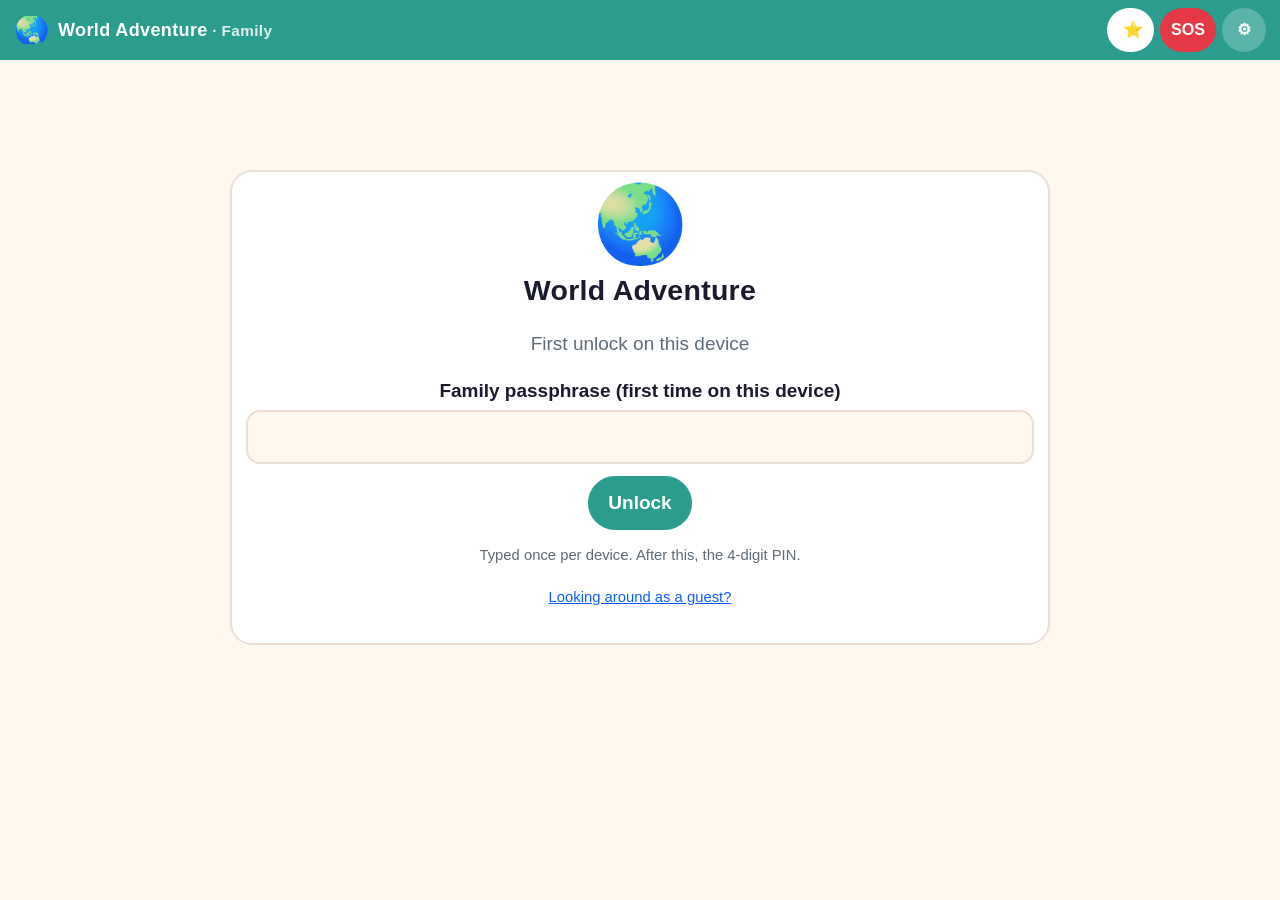
==== index.html @ 15e09f4c "Work in progress: header, tap-to-copy, Days agenda, next up, Book search, Ready to fly?, pack days f" ====
<!doctype html>
<html lang="en">
<head>
<meta charset="utf-8">
<meta name="viewport" content="width=device-width, initial-scale=1, viewport-fit=cover">
<meta name="theme-color" content="#2A9D8F">
<meta name="apple-mobile-web-app-capable" content="yes">
<meta name="apple-mobile-web-app-status-bar-style" content="black-translucent">
<meta name="apple-mobile-web-app-title" content="Adventure">
<meta name="referrer" content="no-referrer">
<title>World Adventure</title>
<link rel="manifest" href="manifest.json">
<link rel="icon" href="icons/icon-192.png" type="image/png">
<link rel="apple-touch-icon" href="icons/icon-192.png">
<link rel="stylesheet" href="vendor/maplibre-gl.css">
<link rel="stylesheet" href="styles.css">
</head>
<body data-version="v55" data-built="21 Nov 2026">

<header class="top" id="top">
  <div class="brand"><span class="logo" aria-hidden="true">🌏</span><span class="stamp"><span class="stamp-name"><span class="w1">World </span>Adventure</span><span class="edition" id="top-edition">Family</span></span></div>
  <div class="top-actions">
    <button class="icon-btn pts" id="btn-points" title="Quests" aria-label="Quests and points"><span id="top-face"></span><span id="top-points">⭐</span></button>
    <button class="icon-btn sos" id="btn-sos" title="SOS" aria-label="SOS: lost kid or emergency">SOS</button>
    <button class="icon-btn" id="btn-settings" title="Settings" aria-label="Settings">⚙</button>
  </div>
</header>

<div id="banner" class="banner hidden"></div>

<main id="main">
  <!-- Unlock / setup -->
  <section id="screen-unlock" class="screen">
    <div class="card centre unlock">
      <div class="unlock-emoji" aria-hidden="true">🌏</div>
      <h1 class="h1">World Adventure</h1>
      <p class="muted" id="unlock-sub">Loading…</p>
      <form id="form-passphrase" class="hidden" autocomplete="off">
        <label class="label" for="pp" id="pp-label">Family passphrase (first time on this device)</label>
        <input id="pp" type="password" inputmode="text" autocapitalize="none" autocorrect="off" spellcheck="false" class="input" required>
        <button class="btn primary" type="submit">Unlock</button>
        <p class="tiny muted" id="pp-note">Typed once per device. After this, the 4-digit PIN.</p>
        <p class="tiny guest-door"><button type="button" class="linkish" id="guest-open">Looking around as a guest?</button> <button type="button" class="linkish hidden" id="guest-pick">Have a guest file instead? Choose it</button><input type="file" id="guest-file" class="hidden" aria-hidden="true" tabindex="-1"></p>
      </form>
      <form id="form-setpin" class="hidden" autocomplete="off">
        <label class="label" for="pin1">Choose a 4-digit PIN for this device</label>
        <input id="pin1" type="password" inputmode="numeric" pattern="[0-9]{4}" maxlength="4" class="input pin" required>
        <label class="label" for="pin2">Again</label>
        <input id="pin2" type="password" inputmode="numeric" pattern="[0-9]{4}" maxlength="4" class="input pin" required>
        <button class="btn primary" type="submit">Save PIN</button>
      </form>
      <form id="form-pin" class="hidden" autocomplete="off">
        <label class="label" for="pin">PIN</label>
        <input id="pin" type="password" inputmode="numeric" pattern="[0-9]{4}" maxlength="4" class="input pin" required autofocus>
        <button class="btn primary" type="submit">Open</button>
        <p class="tiny muted" id="pin-hint"></p>
      </form>
      <p class="error hidden" id="unlock-error"></p>
    </div>
  </section>

  <section id="screen-home" class="screen hidden"></section>
  <section id="screen-quests" class="screen hidden"></section>
  <section id="screen-passport" class="screen hidden"></section>
  <section id="screen-book" class="screen hidden"></section>
  <section id="screen-gates" class="screen hidden"></section>
  <section id="screen-days" class="screen hidden"></section>
  <section id="screen-moves" class="screen hidden"></section>
  <section id="screen-stays" class="screen hidden"></section>
  <section id="screen-map" class="screen hidden"></section>
  <section id="screen-where" class="screen hidden"></section>
  <section id="screen-taxi" class="screen hidden"></section>
  <section id="screen-sos" class="screen hidden"></section>
  <section id="screen-protocols" class="screen hidden"></section>
  <section id="screen-vault" class="screen hidden"></section>
  <section id="screen-settings" class="screen hidden"></section>
  <section id="screen-story" class="screen hidden"></section>
</main>

<nav id="nav" class="nav hidden" aria-label="Sections">
  <button data-screen="home"><span class="ico">🏠</span><span>Home</span></button>
  <button data-screen="map"><span class="ico">🗺️</span><span>Map</span></button>
  <button data-screen="quests"><span class="ico">🏆</span><span>Quests</span><span class="nbadge hidden" id="nav-quests-badge"></span></button>
  <button data-screen="story"><span class="ico">💌</span><span>Postcards</span><span class="nbadge hidden" id="nav-stories-badge"></span></button>
  <button data-screen="where"><span class="ico">🌏</span><span>Where</span></button>
  <button data-screen="book"><span class="ico">📚</span><span>Book</span></button>
</nav>

<div id="modal" class="modal hidden" role="dialog" aria-modal="true">
  <div class="modal-inner" id="modal-inner"></div>
</div>

<div id="party" class="party hidden" aria-live="polite"></div>
<div id="levelup" class="levelup hidden" aria-live="polite"></div>
<div id="overlay" class="overlay hidden"></div>
<input id="pick-camera" type="file" accept="image/*" capture="environment" class="vhidden" tabindex="-1" aria-hidden="true">
<input id="pick-library" type="file" accept="image/*" multiple class="vhidden" tabindex="-1" aria-hidden="true">

<script src="compat.js"></script>
<script src="vendor/pmtiles.js"></script>
<script src="fx.js"></script>
<script src="sync.js"></script>
<script src="media.js"></script>
<script src="quests.js"></script>
<script src="journal.js"></script>
<script src="postcard.js"></script>
<script src="app.js"></script>
<script>
  /* The map and the globe, in order, except on a device in light mode (compat.js): it would fetch and compile a megabyte
     of map library that it never uses, on every launch (15 Nov 2026). */
  if (!(window.Compat && Compat.lite)) ['map.js', 'globe.js'].forEach(function (src) { var s = document.createElement('script'); s.type = 'module'; s.async = false; s.src = src; document.body.appendChild(s); });
</script>
</body>
</html>
---- vendor/maplibre-gl.css ----
.maplibregl-map{font:12px/20px Helvetica Neue,Arial,Helvetica,sans-serif;overflow:hidden;position:relative;-webkit-tap-highlight-color:rgb(0 0 0/0);-webkit-touch-callout:none}.maplibregl-canvas{position:absolute;left:0;top:0}.maplibregl-map:fullscreen{width:100%;height:100%}.maplibregl-ctrl-group button.maplibregl-ctrl-compass{touch-action:none}.maplibregl-canvas-container.maplibregl-interactive,.maplibregl-ctrl-group button.maplibregl-ctrl-compass{cursor:grab;-webkit-user-select:none;-moz-user-select:none;user-select:none}.maplibregl-canvas-container.maplibregl-interactive.maplibregl-track-pointer{cursor:pointer}.maplibregl-canvas-container.maplibregl-interactive:active,.maplibregl-ctrl-group button.maplibregl-ctrl-compass:active{cursor:grabbing}.maplibregl-canvas-container.maplibregl-touch-zoom-rotate,.maplibregl-canvas-container.maplibregl-touch-zoom-rotate .maplibregl-canvas{touch-action:pan-x pan-y}.maplibregl-canvas-container.maplibregl-touch-drag-pan,.maplibregl-canvas-container.maplibregl-touch-drag-pan .maplibregl-canvas{touch-action:pinch-zoom}.maplibregl-canvas-container.maplibregl-touch-zoom-rotate.maplibregl-touch-drag-pan,.maplibregl-canvas-container.maplibregl-touch-zoom-rotate.maplibregl-touch-drag-pan .maplibregl-canvas{touch-action:none}.maplibregl-canvas-container.maplibregl-touch-drag-pan.maplibregl-cooperative-gestures,.maplibregl-canvas-container.maplibregl-touch-drag-pan.maplibregl-cooperative-gestures .maplibregl-canvas{touch-action:pan-x pan-y}.maplibregl-ctrl-bottom-left,.maplibregl-ctrl-bottom-right,.maplibregl-ctrl-top-left,.maplibregl-ctrl-top-right{position:absolute;pointer-events:none;z-index:2}.maplibregl-ctrl-top-left{top:0;left:0}.maplibregl-ctrl-top-right{top:0;right:0}.maplibregl-ctrl-bottom-left{bottom:0;left:0}.maplibregl-ctrl-bottom-right{right:0;bottom:0}.maplibregl-ctrl{clear:both;pointer-events:auto;transform:translate(0)}.maplibregl-ctrl-top-left .maplibregl-ctrl{margin:10px 0 0 10px;float:left}.maplibregl-ctrl-top-right .maplibregl-ctrl{margin:10px 10px 0 0;float:right}.maplibregl-ctrl-bottom-left .maplibregl-ctrl{margin:0 0 10px 10px;float:left}.maplibregl-ctrl-bottom-right .maplibregl-ctrl{margin:0 10px 10px 0;float:right}.maplibregl-ctrl-group{border-radius:4px;background:#fff}.maplibregl-ctrl-group:not(:empty){box-shadow:0 0 0 2px rgba(0,0,0,.1)}@media (forced-colors:active){.maplibregl-ctrl-group:not(:empty){box-shadow:0 0 0 2px ButtonText}}.maplibregl-ctrl-group button{width:29px;height:29px;display:block;padding:0;outline:none;border:0;box-sizing:border-box;background-color:transparent;cursor:pointer}.maplibregl-ctrl button{-webkit-user-select:none;-moz-user-select:none;user-select:none}.maplibregl-ctrl-group button+button{border-top:1px solid #ddd}.maplibregl-ctrl button .maplibregl-ctrl-icon{display:block;width:100%;height:100%;background-repeat:no-repeat;background-position:50%}@media (forced-colors:active){.maplibregl-ctrl-icon{background-color:transparent}.maplibregl-ctrl-group button+button{border-top:1px solid buttontext}}.maplibregl-ctrl button::-moz-focus-inner{border:0;padding:0}.maplibregl-ctrl-attrib-button:focus,.maplibregl-ctrl-group button:focus{box-shadow:0 0 2px 2px #0096ff}.maplibregl-ctrl button:disabled{cursor:not-allowed}.maplibregl-ctrl button:disabled .maplibregl-ctrl-icon{opacity:.25}@media (hover:hover){.maplibregl-ctrl button:not(:disabled):hover{background-color:rgba(0,0,0,.05)}}.maplibregl-ctrl button:not(:disabled):active{background-color:rgba(0,0,0,.05)}.maplibregl-ctrl-group button:focus:focus-visible{box-shadow:0 0 2px 2px #0096ff}.maplibregl-ctrl-group button:focus:not(:focus-visible){box-shadow:none}.maplibregl-ctrl-group button:focus:first-child{border-radius:4px 4px 0 0}.maplibregl-ctrl-group button:focus:last-child{border-radius:0 0 4px 4px}.maplibregl-ctrl-group button:focus:only-child{border-radius:inherit}.maplibregl-ctrl button.maplibregl-ctrl-zoom-out .maplibregl-ctrl-icon{background-image:url("data:image/svg+xml;charset=utf-8,%3Csvg%20xmlns%3D%22http%3A%2F%2Fwww.w3.org%2F2000%2Fsvg%22%20width%3D%2229%22%20height%3D%2229%22%20fill%3D%22%23333%22%20viewBox%3D%220%200%2029%2029%22%3E%3Cpath%20d%3D%22M10%2013c-.75%200-1.5.75-1.5%201.5S9.25%2016%2010%2016h9c.75%200%201.5-.75%201.5-1.5S19.75%2013%2019%2013z%22%2F%3E%3C%2Fsvg%3E")}.maplibregl-ctrl button.maplibregl-ctrl-zoom-in .maplibregl-ctrl-icon{background-image:url("data:image/svg+xml;charset=utf-8,%3Csvg%20xmlns%3D%22http%3A%2F%2Fwww.w3.org%2F2000%2Fsvg%22%20width%3D%2229%22%20height%3D%2229%22%20fill%3D%22%23333%22%20viewBox%3D%220%200%2029%2029%22%3E%3Cpath%20d%3D%22M14.5%208.5c-.75%200-1.5.75-1.5%201.5v3h-3c-.75%200-1.5.75-1.5%201.5S9.25%2016%2010%2016h3v3c0%20.75.75%201.5%201.5%201.5S16%2019.75%2016%2019v-3h3c.75%200%201.5-.75%201.5-1.5S19.75%2013%2019%2013h-3v-3c0-.75-.75-1.5-1.5-1.5%22%2F%3E%3C%2Fsvg%3E")}@media (forced-colors:active){.maplibregl-ctrl button.maplibregl-ctrl-zoom-out .maplibregl-ctrl-icon{background-image:url("data:image/svg+xml;charset=utf-8,%3Csvg%20xmlns%3D%22http%3A%2F%2Fwww.w3.org%2F2000%2Fsvg%22%20width%3D%2229%22%20height%3D%2229%22%20fill%3D%22%23fff%22%20viewBox%3D%220%200%2029%2029%22%3E%3Cpath%20d%3D%22M10%2013c-.75%200-1.5.75-1.5%201.5S9.25%2016%2010%2016h9c.75%200%201.5-.75%201.5-1.5S19.75%2013%2019%2013z%22%2F%3E%3C%2Fsvg%3E")}.maplibregl-ctrl button.maplibregl-ctrl-zoom-in .maplibregl-ctrl-icon{background-image:url("data:image/svg+xml;charset=utf-8,%3Csvg%20xmlns%3D%22http%3A%2F%2Fwww.w3.org%2F2000%2Fsvg%22%20width%3D%2229%22%20height%3D%2229%22%20fill%3D%22%23fff%22%20viewBox%3D%220%200%2029%2029%22%3E%3Cpath%20d%3D%22M14.5%208.5c-.75%200-1.5.75-1.5%201.5v3h-3c-.75%200-1.5.75-1.5%201.5S9.25%2016%2010%2016h3v3c0%20.75.75%201.5%201.5%201.5S16%2019.75%2016%2019v-3h3c.75%200%201.5-.75%201.5-1.5S19.75%2013%2019%2013h-3v-3c0-.75-.75-1.5-1.5-1.5%22%2F%3E%3C%2Fsvg%3E")}}@media (forced-colors:active) and (prefers-color-scheme:light){.maplibregl-ctrl button.maplibregl-ctrl-zoom-out .maplibregl-ctrl-icon{background-image:url("data:image/svg+xml;charset=utf-8,%3Csvg%20xmlns%3D%22http%3A%2F%2Fwww.w3.org%2F2000%2Fsvg%22%20width%3D%2229%22%20height%3D%2229%22%20viewBox%3D%220%200%2029%2029%22%3E%3Cpath%20d%3D%22M10%2013c-.75%200-1.5.75-1.5%201.5S9.25%2016%2010%2016h9c.75%200%201.5-.75%201.5-1.5S19.75%2013%2019%2013z%22%2F%3E%3C%2Fsvg%3E")}.maplibregl-ctrl button.maplibregl-ctrl-zoom-in .maplibregl-ctrl-icon{background-image:url("data:image/svg+xml;charset=utf-8,%3Csvg%20xmlns%3D%22http%3A%2F%2Fwww.w3.org%2F2000%2Fsvg%22%20width%3D%2229%22%20height%3D%2229%22%20viewBox%3D%220%200%2029%2029%22%3E%3Cpath%20d%3D%22M14.5%208.5c-.75%200-1.5.75-1.5%201.5v3h-3c-.75%200-1.5.75-1.5%201.5S9.25%2016%2010%2016h3v3c0%20.75.75%201.5%201.5%201.5S16%2019.75%2016%2019v-3h3c.75%200%201.5-.75%201.5-1.5S19.75%2013%2019%2013h-3v-3c0-.75-.75-1.5-1.5-1.5%22%2F%3E%3C%2Fsvg%3E")}}.maplibregl-ctrl button.maplibregl-ctrl-fullscreen .maplibregl-ctrl-icon{background-image:url("data:image/svg+xml;charset=utf-8,%3Csvg%20xmlns%3D%22http%3A%2F%2Fwww.w3.org%2F2000%2Fsvg%22%20width%3D%2229%22%20height%3D%2229%22%20fill%3D%22%23333%22%20viewBox%3D%220%200%2029%2029%22%3E%3Cpath%20d%3D%22M24%2016v5.5c0%201.75-.75%202.5-2.5%202.5H16v-1l3-1.5-4-5.5%201-1%205.5%204%201.5-3zM6%2016l1.5%203%205.5-4%201%201-4%205.5%203%201.5v1H7.5C5.75%2024%205%2023.25%205%2021.5V16zm7-11v1l-3%201.5%204%205.5-1%201-5.5-4L6%2013H5V7.5C5%205.75%205.75%205%207.5%205zm11%202.5c0-1.75-.75-2.5-2.5-2.5H16v1l3%201.5-4%205.5%201%201%205.5-4%201.5%203h1z%22%2F%3E%3C%2Fsvg%3E")}.maplibregl-ctrl button.maplibregl-ctrl-shrink .maplibregl-ctrl-icon{background-image:url("data:image/svg+xml;charset=utf-8,%3Csvg%20xmlns%3D%22http%3A%2F%2Fwww.w3.org%2F2000%2Fsvg%22%20width%3D%2229%22%20height%3D%2229%22%20viewBox%3D%220%200%2029%2029%22%3E%3Cpath%20d%3D%22M18.5%2016c-1.75%200-2.5.75-2.5%202.5V24h1l1.5-3%205.5%204%201-1-4-5.5%203-1.5v-1zM13%2018.5c0-1.75-.75-2.5-2.5-2.5H5v1l3%201.5L4%2024l1%201%205.5-4%201.5%203h1zm3-8c0%201.75.75%202.5%202.5%202.5H24v-1l-3-1.5L25%205l-1-1-5.5%204L17%205h-1zM10.5%2013c1.75%200%202.5-.75%202.5-2.5V5h-1l-1.5%203L5%204%204%205l4%205.5L5%2012v1z%22%2F%3E%3C%2Fsvg%3E")}@media (forced-colors:active){.maplibregl-ctrl button.maplibregl-ctrl-fullscreen .maplibregl-ctrl-icon{background-image:url("data:image/svg+xml;charset=utf-8,%3Csvg%20xmlns%3D%22http%3A%2F%2Fwww.w3.org%2F2000%2Fsvg%22%20width%3D%2229%22%20height%3D%2229%22%20fill%3D%22%23fff%22%20viewBox%3D%220%200%2029%2029%22%3E%3Cpath%20d%3D%22M24%2016v5.5c0%201.75-.75%202.5-2.5%202.5H16v-1l3-1.5-4-5.5%201-1%205.5%204%201.5-3zM6%2016l1.5%203%205.5-4%201%201-4%205.5%203%201.5v1H7.5C5.75%2024%205%2023.25%205%2021.5V16zm7-11v1l-3%201.5%204%205.5-1%201-5.5-4L6%2013H5V7.5C5%205.75%205.75%205%207.5%205zm11%202.5c0-1.75-.75-2.5-2.5-2.5H16v1l3%201.5-4%205.5%201%201%205.5-4%201.5%203h1z%22%2F%3E%3C%2Fsvg%3E")}.maplibregl-ctrl button.maplibregl-ctrl-shrink .maplibregl-ctrl-icon{background-image:url("data:image/svg+xml;charset=utf-8,%3Csvg%20xmlns%3D%22http%3A%2F%2Fwww.w3.org%2F2000%2Fsvg%22%20width%3D%2229%22%20height%3D%2229%22%20fill%3D%22%23fff%22%20viewBox%3D%220%200%2029%2029%22%3E%3Cpath%20d%3D%22M18.5%2016c-1.75%200-2.5.75-2.5%202.5V24h1l1.5-3%205.5%204%201-1-4-5.5%203-1.5v-1zM13%2018.5c0-1.75-.75-2.5-2.5-2.5H5v1l3%201.5L4%2024l1%201%205.5-4%201.5%203h1zm3-8c0%201.75.75%202.5%202.5%202.5H24v-1l-3-1.5L25%205l-1-1-5.5%204L17%205h-1zM10.5%2013c1.75%200%202.5-.75%202.5-2.5V5h-1l-1.5%203L5%204%204%205l4%205.5L5%2012v1z%22%2F%3E%3C%2Fsvg%3E")}}@media (forced-colors:active) and (prefers-color-scheme:light){.maplibregl-ctrl button.maplibregl-ctrl-fullscreen .maplibregl-ctrl-icon{background-image:url("data:image/svg+xml;charset=utf-8,%3Csvg%20xmlns%3D%22http%3A%2F%2Fwww.w3.org%2F2000%2Fsvg%22%20width%3D%2229%22%20height%3D%2229%22%20viewBox%3D%220%200%2029%2029%22%3E%3Cpath%20d%3D%22M24%2016v5.5c0%201.75-.75%202.5-2.5%202.5H16v-1l3-1.5-4-5.5%201-1%205.5%204%201.5-3zM6%2016l1.5%203%205.5-4%201%201-4%205.5%203%201.5v1H7.5C5.75%2024%205%2023.25%205%2021.5V16zm7-11v1l-3%201.5%204%205.5-1%201-5.5-4L6%2013H5V7.5C5%205.75%205.75%205%207.5%205zm11%202.5c0-1.75-.75-2.5-2.5-2.5H16v1l3%201.5-4%205.5%201%201%205.5-4%201.5%203h1z%22%2F%3E%3C%2Fsvg%3E")}.maplibregl-ctrl button.maplibregl-ctrl-shrink .maplibregl-ctrl-icon{background-image:url("data:image/svg+xml;charset=utf-8,%3Csvg%20xmlns%3D%22http%3A%2F%2Fwww.w3.org%2F2000%2Fsvg%22%20width%3D%2229%22%20height%3D%2229%22%20viewBox%3D%220%200%2029%2029%22%3E%3Cpath%20d%3D%22M18.5%2016c-1.75%200-2.5.75-2.5%202.5V24h1l1.5-3%205.5%204%201-1-4-5.5%203-1.5v-1zM13%2018.5c0-1.75-.75-2.5-2.5-2.5H5v1l3%201.5L4%2024l1%201%205.5-4%201.5%203h1zm3-8c0%201.75.75%202.5%202.5%202.5H24v-1l-3-1.5L25%205l-1-1-5.5%204L17%205h-1zM10.5%2013c1.75%200%202.5-.75%202.5-2.5V5h-1l-1.5%203L5%204%204%205l4%205.5L5%2012v1z%22%2F%3E%3C%2Fsvg%3E")}}.maplibregl-ctrl button.maplibregl-ctrl-compass .maplibregl-ctrl-icon{background-image:url("data:image/svg+xml;charset=utf-8,%3Csvg%20xmlns%3D%22http%3A%2F%2Fwww.w3.org%2F2000%2Fsvg%22%20width%3D%2229%22%20height%3D%2229%22%20fill%3D%22%23333%22%20viewBox%3D%220%200%2029%2029%22%3E%3Cpath%20d%3D%22m10.5%2014%204-8%204%208z%22%2F%3E%3Cpath%20fill%3D%22%23ccc%22%20d%3D%22m10.5%2016%204%208%204-8z%22%2F%3E%3C%2Fsvg%3E")}@media (forced-colors:active){.maplibregl-ctrl button.maplibregl-ctrl-compass .maplibregl-ctrl-icon{background-image:url("data:image/svg+xml;charset=utf-8,%3Csvg%20xmlns%3D%22http%3A%2F%2Fwww.w3.org%2F2000%2Fsvg%22%20width%3D%2229%22%20height%3D%2229%22%20fill%3D%22%23fff%22%20viewBox%3D%220%200%2029%2029%22%3E%3Cpath%20d%3D%22m10.5%2014%204-8%204%208z%22%2F%3E%3Cpath%20fill%3D%22%23ccc%22%20d%3D%22m10.5%2016%204%208%204-8z%22%2F%3E%3C%2Fsvg%3E")}}@media (forced-colors:active) and (prefers-color-scheme:light){.maplibregl-ctrl button.maplibregl-ctrl-compass .maplibregl-ctrl-icon{background-image:url("data:image/svg+xml;charset=utf-8,%3Csvg%20xmlns%3D%22http%3A%2F%2Fwww.w3.org%2F2000%2Fsvg%22%20width%3D%2229%22%20height%3D%2229%22%20viewBox%3D%220%200%2029%2029%22%3E%3Cpath%20d%3D%22m10.5%2014%204-8%204%208z%22%2F%3E%3Cpath%20fill%3D%22%23ccc%22%20d%3D%22m10.5%2016%204%208%204-8z%22%2F%3E%3C%2Fsvg%3E")}}.maplibregl-ctrl button.maplibregl-ctrl-globe .maplibregl-ctrl-icon{background-image:url("data:image/svg+xml;charset=utf-8,%3Csvg%20xmlns%3D%22http%3A%2F%2Fwww.w3.org%2F2000%2Fsvg%22%20width%3D%2222%22%20height%3D%2222%22%20fill%3D%22none%22%20stroke%3D%22%23333%22%20viewBox%3D%220%200%2022%2022%22%3E%3Ccircle%20cx%3D%2211%22%20cy%3D%2211%22%20r%3D%228.5%22%2F%3E%3Cpath%20d%3D%22M17.5%2011c0%204.819-3.02%208.5-6.5%208.5S4.5%2015.819%204.5%2011%207.52%202.5%2011%202.5s6.5%203.681%206.5%208.5Z%22%2F%3E%3Cpath%20d%3D%22M13.5%2011c0%202.447-.331%204.64-.853%206.206-.262.785-.562%201.384-.872%201.777-.314.399-.58.517-.775.517s-.461-.118-.775-.517c-.31-.393-.61-.992-.872-1.777C8.831%2015.64%208.5%2013.446%208.5%2011s.331-4.64.853-6.206c.262-.785.562-1.384.872-1.777.314-.399.58-.517.775-.517s.461.118.775.517c.31.393.61.992.872%201.777.522%201.565.853%203.76.853%206.206Z%22%2F%3E%3Cpath%20d%3D%22M11%207.5c-1.909%200-3.622-.166-4.845-.428-.616-.132-1.08-.283-1.379-.434a1.3%201.3%200%200%201-.224-.138q.07-.058.224-.138c.299-.151.763-.302%201.379-.434C7.378%205.666%209.091%205.5%2011%205.5s3.622.166%204.845.428c.616.132%201.08.283%201.379.434.105.053.177.1.224.138q-.07.058-.224.138c-.299.151-.763.302-1.379.434-1.223.262-2.936.428-4.845.428Zm0%209c-1.909%200-3.622-.166-4.845-.428-.616-.132-1.08-.283-1.379-.434a1.3%201.3%200%200%201-.224-.138%201.3%201.3%200%200%201%20.224-.138c.299-.151.763-.302%201.379-.434C7.378%2014.666%209.091%2014.5%2011%2014.5s3.622.166%204.845.428c.616.132%201.08.283%201.379.434.105.053.177.1.224.138a1.3%201.3%200%200%201-.224.138c-.299.151-.763.302-1.379.434-1.223.262-2.936.428-4.845.428Zm0-4c-2.46%200-4.672-.222-6.255-.574-.796-.177-1.406-.38-1.805-.59a1.5%201.5%200%200%201-.39-.272.3.3%200%200%201-.047-.064.3.3%200%200%201%20.048-.064c.066-.073.189-.167.389-.272.399-.21%201.009-.413%201.805-.59C6.328%209.722%208.54%209.5%2011%209.5s4.672.222%206.256.574c.795.177%201.405.38%201.804.59.2.105.323.2.39.272a.3.3%200%200%201%20.047.064.3.3%200%200%201-.048.064%201.4%201.4%200%200%201-.389.272c-.399.21-1.009.413-1.804.59-1.584.352-3.796.574-6.256.574Zm-8.501-1.51v.002zm0%20.018v.002zm17.002.002v-.002zm0-.018v-.002z%22%2F%3E%3C%2Fsvg%3E")}.maplibregl-ctrl button.maplibregl-ctrl-globe-enabled .maplibregl-ctrl-icon{background-image:url("data:image/svg+xml;charset=utf-8,%3Csvg%20xmlns%3D%22http%3A%2F%2Fwww.w3.org%2F2000%2Fsvg%22%20width%3D%2222%22%20height%3D%2222%22%20fill%3D%22none%22%20stroke%3D%22%2333b5e5%22%20viewBox%3D%220%200%2022%2022%22%3E%3Ccircle%20cx%3D%2211%22%20cy%3D%2211%22%20r%3D%228.5%22%2F%3E%3Cpath%20d%3D%22M17.5%2011c0%204.819-3.02%208.5-6.5%208.5S4.5%2015.819%204.5%2011%207.52%202.5%2011%202.5s6.5%203.681%206.5%208.5Z%22%2F%3E%3Cpath%20d%3D%22M13.5%2011c0%202.447-.331%204.64-.853%206.206-.262.785-.562%201.384-.872%201.777-.314.399-.58.517-.775.517s-.461-.118-.775-.517c-.31-.393-.61-.992-.872-1.777C8.831%2015.64%208.5%2013.446%208.5%2011s.331-4.64.853-6.206c.262-.785.562-1.384.872-1.777.314-.399.58-.517.775-.517s.461.118.775.517c.31.393.61.992.872%201.777.522%201.565.853%203.76.853%206.206Z%22%2F%3E%3Cpath%20d%3D%22M11%207.5c-1.909%200-3.622-.166-4.845-.428-.616-.132-1.08-.283-1.379-.434a1.3%201.3%200%200%201-.224-.138q.07-.058.224-.138c.299-.151.763-.302%201.379-.434C7.378%205.666%209.091%205.5%2011%205.5s3.622.166%204.845.428c.616.132%201.08.283%201.379.434.105.053.177.1.224.138q-.07.058-.224.138c-.299.151-.763.302-1.379.434-1.223.262-2.936.428-4.845.428Zm0%209c-1.909%200-3.622-.166-4.845-.428-.616-.132-1.08-.283-1.379-.434a1.3%201.3%200%200%201-.224-.138%201.3%201.3%200%200%201%20.224-.138c.299-.151.763-.302%201.379-.434C7.378%2014.666%209.091%2014.5%2011%2014.5s3.622.166%204.845.428c.616.132%201.08.283%201.379.434.105.053.177.1.224.138a1.3%201.3%200%200%201-.224.138c-.299.151-.763.302-1.379.434-1.223.262-2.936.428-4.845.428Zm0-4c-2.46%200-4.672-.222-6.255-.574-.796-.177-1.406-.38-1.805-.59a1.5%201.5%200%200%201-.39-.272.3.3%200%200%201-.047-.064.3.3%200%200%201%20.048-.064c.066-.073.189-.167.389-.272.399-.21%201.009-.413%201.805-.59C6.328%209.722%208.54%209.5%2011%209.5s4.672.222%206.256.574c.795.177%201.405.38%201.804.59.2.105.323.2.39.272a.3.3%200%200%201%20.047.064.3.3%200%200%201-.048.064%201.4%201.4%200%200%201-.389.272c-.399.21-1.009.413-1.804.59-1.584.352-3.796.574-6.256.574Zm-8.501-1.51v.002zm0%20.018v.002zm17.002.002v-.002zm0-.018v-.002z%22%2F%3E%3C%2Fsvg%3E")}.maplibregl-ctrl button.maplibregl-ctrl-terrain .maplibregl-ctrl-icon{background-image:url("data:image/svg+xml;charset=utf-8,%3Csvg%20xmlns%3D%22http%3A%2F%2Fwww.w3.org%2F2000%2Fsvg%22%20width%3D%2222%22%20height%3D%2222%22%20fill%3D%22%23333%22%20viewBox%3D%220%200%2022%2022%22%3E%3Cpath%20d%3D%22m1.754%2013.406%204.453-4.851%203.09%203.09%203.281%203.277.969-.969-3.309-3.312%203.844-4.121%206.148%206.886h1.082v-.855l-7.207-8.07-4.84%205.187L6.169%206.57l-5.48%205.965v.871ZM.688%2016.844h20.625v1.375H.688Zm0%200%22%2F%3E%3C%2Fsvg%3E")}.maplibregl-ctrl button.maplibregl-ctrl-terrain-enabled .maplibregl-ctrl-icon{background-image:url("data:image/svg+xml;charset=utf-8,%3Csvg%20xmlns%3D%22http%3A%2F%2Fwww.w3.org%2F2000%2Fsvg%22%20width%3D%2222%22%20height%3D%2222%22%20fill%3D%22%2333b5e5%22%20viewBox%3D%220%200%2022%2022%22%3E%3Cpath%20d%3D%22m1.754%2013.406%204.453-4.851%203.09%203.09%203.281%203.277.969-.969-3.309-3.312%203.844-4.121%206.148%206.886h1.082v-.855l-7.207-8.07-4.84%205.187L6.169%206.57l-5.48%205.965v.871ZM.688%2016.844h20.625v1.375H.688Zm0%200%22%2F%3E%3C%2Fsvg%3E")}.maplibregl-ctrl button.maplibregl-ctrl-geolocate .maplibregl-ctrl-icon{background-image:url("data:image/svg+xml;charset=utf-8,%3Csvg%20xmlns%3D%22http%3A%2F%2Fwww.w3.org%2F2000%2Fsvg%22%20width%3D%2229%22%20height%3D%2229%22%20fill%3D%22%23333%22%20viewBox%3D%220%200%2020%2020%22%3E%3Cpath%20d%3D%22M10%204C9%204%209%205%209%205v.1A5%205%200%200%200%205.1%209H5s-1%200-1%201%201%201%201%201h.1A5%205%200%200%200%209%2014.9v.1s0%201%201%201%201-1%201-1v-.1a5%205%200%200%200%203.9-3.9h.1s1%200%201-1-1-1-1-1h-.1A5%205%200%200%200%2011%205.1V5s0-1-1-1m0%202.5a3.5%203.5%200%201%201%200%207%203.5%203.5%200%201%201%200-7%22%2F%3E%3Ccircle%20cx%3D%2210%22%20cy%3D%2210%22%20r%3D%222%22%2F%3E%3C%2Fsvg%3E")}.maplibregl-ctrl button.maplibregl-ctrl-geolocate:disabled .maplibregl-ctrl-icon{background-image:url("data:image/svg+xml;charset=utf-8,%3Csvg%20xmlns%3D%22http%3A%2F%2Fwww.w3.org%2F2000%2Fsvg%22%20width%3D%2229%22%20height%3D%2229%22%20fill%3D%22%23aaa%22%20viewBox%3D%220%200%2020%2020%22%3E%3Cpath%20d%3D%22M10%204C9%204%209%205%209%205v.1A5%205%200%200%200%205.1%209H5s-1%200-1%201%201%201%201%201h.1A5%205%200%200%200%209%2014.9v.1s0%201%201%201%201-1%201-1v-.1a5%205%200%200%200%203.9-3.9h.1s1%200%201-1-1-1-1-1h-.1A5%205%200%200%200%2011%205.1V5s0-1-1-1m0%202.5a3.5%203.5%200%201%201%200%207%203.5%203.5%200%201%201%200-7%22%2F%3E%3Ccircle%20cx%3D%2210%22%20cy%3D%2210%22%20r%3D%222%22%2F%3E%3Cpath%20fill%3D%22red%22%20d%3D%22m14%205%201%201-9%209-1-1z%22%2F%3E%3C%2Fsvg%3E")}.maplibregl-ctrl button.maplibregl-ctrl-geolocate.maplibregl-ctrl-geolocate-active .maplibregl-ctrl-icon{background-image:url("data:image/svg+xml;charset=utf-8,%3Csvg%20xmlns%3D%22http%3A%2F%2Fwww.w3.org%2F2000%2Fsvg%22%20width%3D%2229%22%20height%3D%2229%22%20fill%3D%22%2333b5e5%22%20viewBox%3D%220%200%2020%2020%22%3E%3Cpath%20d%3D%22M10%204C9%204%209%205%209%205v.1A5%205%200%200%200%205.1%209H5s-1%200-1%201%201%201%201%201h.1A5%205%200%200%200%209%2014.9v.1s0%201%201%201%201-1%201-1v-.1a5%205%200%200%200%203.9-3.9h.1s1%200%201-1-1-1-1-1h-.1A5%205%200%200%200%2011%205.1V5s0-1-1-1m0%202.5a3.5%203.5%200%201%201%200%207%203.5%203.5%200%201%201%200-7%22%2F%3E%3Ccircle%20cx%3D%2210%22%20cy%3D%2210%22%20r%3D%222%22%2F%3E%3C%2Fsvg%3E")}.maplibregl-ctrl button.maplibregl-ctrl-geolocate.maplibregl-ctrl-geolocate-active-error .maplibregl-ctrl-icon{background-image:url("data:image/svg+xml;charset=utf-8,%3Csvg%20xmlns%3D%22http%3A%2F%2Fwww.w3.org%2F2000%2Fsvg%22%20width%3D%2229%22%20height%3D%2229%22%20fill%3D%22%23e58978%22%20viewBox%3D%220%200%2020%2020%22%3E%3Cpath%20d%3D%22M10%204C9%204%209%205%209%205v.1A5%205%200%200%200%205.1%209H5s-1%200-1%201%201%201%201%201h.1A5%205%200%200%200%209%2014.9v.1s0%201%201%201%201-1%201-1v-.1a5%205%200%200%200%203.9-3.9h.1s1%200%201-1-1-1-1-1h-.1A5%205%200%200%200%2011%205.1V5s0-1-1-1m0%202.5a3.5%203.5%200%201%201%200%207%203.5%203.5%200%201%201%200-7%22%2F%3E%3Ccircle%20cx%3D%2210%22%20cy%3D%2210%22%20r%3D%222%22%2F%3E%3C%2Fsvg%3E")}.maplibregl-ctrl button.maplibregl-ctrl-geolocate.maplibregl-ctrl-geolocate-background .maplibregl-ctrl-icon{background-image:url("data:image/svg+xml;charset=utf-8,%3Csvg%20xmlns%3D%22http%3A%2F%2Fwww.w3.org%2F2000%2Fsvg%22%20width%3D%2229%22%20height%3D%2229%22%20fill%3D%22%2333b5e5%22%20viewBox%3D%220%200%2020%2020%22%3E%3Cpath%20d%3D%22M10%204C9%204%209%205%209%205v.1A5%205%200%200%200%205.1%209H5s-1%200-1%201%201%201%201%201h.1A5%205%200%200%200%209%2014.9v.1s0%201%201%201%201-1%201-1v-.1a5%205%200%200%200%203.9-3.9h.1s1%200%201-1-1-1-1-1h-.1A5%205%200%200%200%2011%205.1V5s0-1-1-1m0%202.5a3.5%203.5%200%201%201%200%207%203.5%203.5%200%201%201%200-7%22%2F%3E%3C%2Fsvg%3E")}.maplibregl-ctrl button.maplibregl-ctrl-geolocate.maplibregl-ctrl-geolocate-background-error .maplibregl-ctrl-icon{background-image:url("data:image/svg+xml;charset=utf-8,%3Csvg%20xmlns%3D%22http%3A%2F%2Fwww.w3.org%2F2000%2Fsvg%22%20width%3D%2229%22%20height%3D%2229%22%20fill%3D%22%23e54e33%22%20viewBox%3D%220%200%2020%2020%22%3E%3Cpath%20d%3D%22M10%204C9%204%209%205%209%205v.1A5%205%200%200%200%205.1%209H5s-1%200-1%201%201%201%201%201h.1A5%205%200%200%200%209%2014.9v.1s0%201%201%201%201-1%201-1v-.1a5%205%200%200%200%203.9-3.9h.1s1%200%201-1-1-1-1-1h-.1A5%205%200%200%200%2011%205.1V5s0-1-1-1m0%202.5a3.5%203.5%200%201%201%200%207%203.5%203.5%200%201%201%200-7%22%2F%3E%3C%2Fsvg%3E")}.maplibregl-ctrl button.maplibregl-ctrl-geolocate.maplibregl-ctrl-geolocate-waiting .maplibregl-ctrl-icon{animation:maplibregl-spin 2s linear infinite}@media (forced-colors:active){.maplibregl-ctrl button.maplibregl-ctrl-geolocate .maplibregl-ctrl-icon{background-image:url("data:image/svg+xml;charset=utf-8,%3Csvg%20xmlns%3D%22http%3A%2F%2Fwww.w3.org%2F2000%2Fsvg%22%20width%3D%2229%22%20height%3D%2229%22%20fill%3D%22%23fff%22%20viewBox%3D%220%200%2020%2020%22%3E%3Cpath%20d%3D%22M10%204C9%204%209%205%209%205v.1A5%205%200%200%200%205.1%209H5s-1%200-1%201%201%201%201%201h.1A5%205%200%200%200%209%2014.9v.1s0%201%201%201%201-1%201-1v-.1a5%205%200%200%200%203.9-3.9h.1s1%200%201-1-1-1-1-1h-.1A5%205%200%200%200%2011%205.1V5s0-1-1-1m0%202.5a3.5%203.5%200%201%201%200%207%203.5%203.5%200%201%201%200-7%22%2F%3E%3Ccircle%20cx%3D%2210%22%20cy%3D%2210%22%20r%3D%222%22%2F%3E%3C%2Fsvg%3E")}.maplibregl-ctrl button.maplibregl-ctrl-geolocate:disabled .maplibregl-ctrl-icon{background-image:url("data:image/svg+xml;charset=utf-8,%3Csvg%20xmlns%3D%22http%3A%2F%2Fwww.w3.org%2F2000%2Fsvg%22%20width%3D%2229%22%20height%3D%2229%22%20fill%3D%22%23999%22%20viewBox%3D%220%200%2020%2020%22%3E%3Cpath%20d%3D%22M10%204C9%204%209%205%209%205v.1A5%205%200%200%200%205.1%209H5s-1%200-1%201%201%201%201%201h.1A5%205%200%200%200%209%2014.9v.1s0%201%201%201%201-1%201-1v-.1a5%205%200%200%200%203.9-3.9h.1s1%200%201-1-1-1-1-1h-.1A5%205%200%200%200%2011%205.1V5s0-1-1-1m0%202.5a3.5%203.5%200%201%201%200%207%203.5%203.5%200%201%201%200-7%22%2F%3E%3Ccircle%20cx%3D%2210%22%20cy%3D%2210%22%20r%3D%222%22%2F%3E%3Cpath%20fill%3D%22red%22%20d%3D%22m14%205%201%201-9%209-1-1z%22%2F%3E%3C%2Fsvg%3E")}.maplibregl-ctrl button.maplibregl-ctrl-geolocate.maplibregl-ctrl-geolocate-active .maplibregl-ctrl-icon{background-image:url("data:image/svg+xml;charset=utf-8,%3Csvg%20xmlns%3D%22http%3A%2F%2Fwww.w3.org%2F2000%2Fsvg%22%20width%3D%2229%22%20height%3D%2229%22%20fill%3D%22%2333b5e5%22%20viewBox%3D%220%200%2020%2020%22%3E%3Cpath%20d%3D%22M10%204C9%204%209%205%209%205v.1A5%205%200%200%200%205.1%209H5s-1%200-1%201%201%201%201%201h.1A5%205%200%200%200%209%2014.9v.1s0%201%201%201%201-1%201-1v-.1a5%205%200%200%200%203.9-3.9h.1s1%200%201-1-1-1-1-1h-.1A5%205%200%200%200%2011%205.1V5s0-1-1-1m0%202.5a3.5%203.5%200%201%201%200%207%203.5%203.5%200%201%201%200-7%22%2F%3E%3Ccircle%20cx%3D%2210%22%20cy%3D%2210%22%20r%3D%222%22%2F%3E%3C%2Fsvg%3E")}.maplibregl-ctrl button.maplibregl-ctrl-geolocate.maplibregl-ctrl-geolocate-active-error .maplibregl-ctrl-icon{background-image:url("data:image/svg+xml;charset=utf-8,%3Csvg%20xmlns%3D%22http%3A%2F%2Fwww.w3.org%2F2000%2Fsvg%22%20width%3D%2229%22%20height%3D%2229%22%20fill%3D%22%23e58978%22%20viewBox%3D%220%200%2020%2020%22%3E%3Cpath%20d%3D%22M10%204C9%204%209%205%209%205v.1A5%205%200%200%200%205.1%209H5s-1%200-1%201%201%201%201%201h.1A5%205%200%200%200%209%2014.9v.1s0%201%201%201%201-1%201-1v-.1a5%205%200%200%200%203.9-3.9h.1s1%200%201-1-1-1-1-1h-.1A5%205%200%200%200%2011%205.1V5s0-1-1-1m0%202.5a3.5%203.5%200%201%201%200%207%203.5%203.5%200%201%201%200-7%22%2F%3E%3Ccircle%20cx%3D%2210%22%20cy%3D%2210%22%20r%3D%222%22%2F%3E%3C%2Fsvg%3E")}.maplibregl-ctrl button.maplibregl-ctrl-geolocate.maplibregl-ctrl-geolocate-background .maplibregl-ctrl-icon{background-image:url("data:image/svg+xml;charset=utf-8,%3Csvg%20xmlns%3D%22http%3A%2F%2Fwww.w3.org%2F2000%2Fsvg%22%20width%3D%2229%22%20height%3D%2229%22%20fill%3D%22%2333b5e5%22%20viewBox%3D%220%200%2020%2020%22%3E%3Cpath%20d%3D%22M10%204C9%204%209%205%209%205v.1A5%205%200%200%200%205.1%209H5s-1%200-1%201%201%201%201%201h.1A5%205%200%200%200%209%2014.9v.1s0%201%201%201%201-1%201-1v-.1a5%205%200%200%200%203.9-3.9h.1s1%200%201-1-1-1-1-1h-.1A5%205%200%200%200%2011%205.1V5s0-1-1-1m0%202.5a3.5%203.5%200%201%201%200%207%203.5%203.5%200%201%201%200-7%22%2F%3E%3C%2Fsvg%3E")}.maplibregl-ctrl button.maplibregl-ctrl-geolocate.maplibregl-ctrl-geolocate-background-error .maplibregl-ctrl-icon{background-image:url("data:image/svg+xml;charset=utf-8,%3Csvg%20xmlns%3D%22http%3A%2F%2Fwww.w3.org%2F2000%2Fsvg%22%20width%3D%2229%22%20height%3D%2229%22%20fill%3D%22%23e54e33%22%20viewBox%3D%220%200%2020%2020%22%3E%3Cpath%20d%3D%22M10%204C9%204%209%205%209%205v.1A5%205%200%200%200%205.1%209H5s-1%200-1%201%201%201%201%201h.1A5%205%200%200%200%209%2014.9v.1s0%201%201%201%201-1%201-1v-.1a5%205%200%200%200%203.9-3.9h.1s1%200%201-1-1-1-1-1h-.1A5%205%200%200%200%2011%205.1V5s0-1-1-1m0%202.5a3.5%203.5%200%201%201%200%207%203.5%203.5%200%201%201%200-7%22%2F%3E%3C%2Fsvg%3E")}}@media (forced-colors:active) and (prefers-color-scheme:light){.maplibregl-ctrl button.maplibregl-ctrl-geolocate .maplibregl-ctrl-icon{background-image:url("data:image/svg+xml;charset=utf-8,%3Csvg%20xmlns%3D%22http%3A%2F%2Fwww.w3.org%2F2000%2Fsvg%22%20width%3D%2229%22%20height%3D%2229%22%20viewBox%3D%220%200%2020%2020%22%3E%3Cpath%20d%3D%22M10%204C9%204%209%205%209%205v.1A5%205%200%200%200%205.1%209H5s-1%200-1%201%201%201%201%201h.1A5%205%200%200%200%209%2014.9v.1s0%201%201%201%201-1%201-1v-.1a5%205%200%200%200%203.9-3.9h.1s1%200%201-1-1-1-1-1h-.1A5%205%200%200%200%2011%205.1V5s0-1-1-1m0%202.5a3.5%203.5%200%201%201%200%207%203.5%203.5%200%201%201%200-7%22%2F%3E%3Ccircle%20cx%3D%2210%22%20cy%3D%2210%22%20r%3D%222%22%2F%3E%3C%2Fsvg%3E")}.maplibregl-ctrl button.maplibregl-ctrl-geolocate:disabled .maplibregl-ctrl-icon{background-image:url("data:image/svg+xml;charset=utf-8,%3Csvg%20xmlns%3D%22http%3A%2F%2Fwww.w3.org%2F2000%2Fsvg%22%20width%3D%2229%22%20height%3D%2229%22%20fill%3D%22%23666%22%20viewBox%3D%220%200%2020%2020%22%3E%3Cpath%20d%3D%22M10%204C9%204%209%205%209%205v.1A5%205%200%200%200%205.1%209H5s-1%200-1%201%201%201%201%201h.1A5%205%200%200%200%209%2014.9v.1s0%201%201%201%201-1%201-1v-.1a5%205%200%200%200%203.9-3.9h.1s1%200%201-1-1-1-1-1h-.1A5%205%200%200%200%2011%205.1V5s0-1-1-1m0%202.5a3.5%203.5%200%201%201%200%207%203.5%203.5%200%201%201%200-7%22%2F%3E%3Ccircle%20cx%3D%2210%22%20cy%3D%2210%22%20r%3D%222%22%2F%3E%3Cpath%20fill%3D%22red%22%20d%3D%22m14%205%201%201-9%209-1-1z%22%2F%3E%3C%2Fsvg%3E")}}@keyframes maplibregl-spin{0%{transform:rotate(0deg)}to{transform:rotate(1turn)}}a.maplibregl-ctrl-logo{width:88px;height:23px;margin:0 0 -4px -4px;display:block;background-repeat:no-repeat;cursor:pointer;overflow:hidden;background-image:url("data:image/svg+xml;charset=utf-8,%3Csvg%20xmlns%3D%22http%3A%2F%2Fwww.w3.org%2F2000%2Fsvg%22%20width%3D%2288%22%20height%3D%2223%22%20fill%3D%22none%22%3E%3Cpath%20fill%3D%22%23000%22%20fill-opacity%3D%22.4%22%20fill-rule%3D%22evenodd%22%20d%3D%22M17.408%2016.796h-1.827l2.501-12.095h.198l3.324%206.533.988%202.19.988-2.19%203.258-6.533h.181l2.6%2012.095h-1.81l-1.218-5.644-.362-1.71-.658%201.71-2.929%205.644h-.098l-2.914-5.644-.757-1.71-.345%201.71zm1.958-3.42-.726%203.663a1.255%201.255%200%200%201-1.232%201.011h-1.827a1.255%201.255%200%200%201-1.229-1.509l2.501-12.095a1.255%201.255%200%200%201%201.23-1.001h.197a1.25%201.25%200%200%201%201.12.685l3.19%206.273%203.125-6.263a1.25%201.25%200%200%201%201.123-.695h.181a1.255%201.255%200%200%201%201.227.991l1.443%206.71a5%205%200%200%201%20.314-.787l.009-.016a4.6%204.6%200%200%201%201.777-1.887c.782-.46%201.668-.667%202.611-.667a4.6%204.6%200%200%201%201.7.32l.306.134c.21-.16.474-.256.759-.256h1.694a1.255%201.255%200%200%201%201.212.925%201.255%201.255%200%200%201%201.212-.925h1.711c.284%200%20.545.094.755.252.613-.3%201.312-.45%202.075-.45%201.356%200%202.557.445%203.482%201.4q.47.48.763%201.064V4.701a1.255%201.255%200%200%201%201.255-1.255h1.86A1.255%201.255%200%200%201%2054.44%204.7v9.194h2.217c.19%200%20.37.043.532.118v-4.77c0-.356.147-.678.385-.906a2.42%202.42%200%200%201-.682-1.71c0-.665.267-1.253.735-1.7a2.45%202.45%200%200%201%201.722-.674%202.43%202.43%200%200%201%201.705.675q.318.302.504.683V4.7a1.255%201.255%200%200%201%201.255-1.255h1.744A1.255%201.255%200%200%201%2065.812%204.7v3.335a4.8%204.8%200%200%201%201.526-.246c.938%200%201.817.214%202.59.69a4.47%204.47%200%200%201%201.67%201.743v-.98a1.255%201.255%200%200%201%201.256-1.256h1.777c.233%200%20.451.064.639.174a3.4%203.4%200%200%201%201.567-.372c.346%200%20.861.02%201.285.232a1.25%201.25%200%200%201%20.689%201.004%204.7%204.7%200%200%201%20.853-.588c.795-.44%201.675-.647%202.61-.647%201.385%200%202.65.39%203.525%201.396.836.938%201.168%202.173%201.168%203.528q-.001.515-.056%201.051a1.255%201.255%200%200%201-.947%201.09l.408.952a1.255%201.255%200%200%201-.477%201.552c-.418.268-.92.463-1.458.612-.613.171-1.304.244-2.049.244-1.06%200-2.043-.207-2.886-.698l-.015-.008c-.798-.48-1.419-1.135-1.818-1.963l-.004-.008a5.8%205.8%200%200%201-.548-2.512q0-.429.053-.843a1.3%201.3%200%200%201-.333-.086l-.166-.004c-.223%200-.426.062-.643.228-.03.024-.142.139-.142.59v3.883a1.255%201.255%200%200%201-1.256%201.256h-1.777a1.255%201.255%200%200%201-1.256-1.256V15.69l-.032.057a4.8%204.8%200%200%201-1.86%201.833%205.04%205.04%200%200%201-2.484.634%204.5%204.5%200%200%201-1.935-.424%201.25%201.25%200%200%201-.764.258h-1.71a1.255%201.255%200%200%201-1.256-1.255V7.687a2.4%202.4%200%200%201-.428.625c.253.23.412.561.412.93v7.553a1.255%201.255%200%200%201-1.256%201.255h-1.843a1.25%201.25%200%200%201-.894-.373c-.228.23-.544.373-.894.373H51.32a1.255%201.255%200%200%201-1.256-1.255v-1.251l-.061.117a4.7%204.7%200%200%201-1.782%201.884%204.77%204.77%200%200%201-2.485.67%205.6%205.6%200%200%201-1.485-.188l.009%202.764a1.255%201.255%200%200%201-1.255%201.259h-1.729a1.255%201.255%200%200%201-1.255-1.255v-3.537a1.255%201.255%200%200%201-1.167.793h-1.679a1.25%201.25%200%200%201-.77-.263%204.5%204.5%200%200%201-1.945.429c-.885%200-1.724-.21-2.495-.632l-.017-.01a5%205%200%200%201-1.081-.836%201.255%201.255%200%200%201-1.254%201.312h-1.81a1.255%201.255%200%200%201-1.228-.99l-.782-3.625-2.044%203.939a1.25%201.25%200%200%201-1.115.676h-.098a1.25%201.25%200%200%201-1.116-.68l-2.061-3.994zM35.92%2016.63l.207-.114.223-.15q.493-.356.735-.785l.061-.118.033%201.332h1.678V9.242h-1.694l-.033%201.267q-.133-.329-.526-.658l-.032-.028a3.2%203.2%200%200%200-.668-.428l-.27-.12a3.3%203.3%200%200%200-1.235-.23q-1.136-.001-1.974.493a3.36%203.36%200%200%200-1.3%201.382q-.445.89-.444%202.074%200%201.2.51%202.107a3.8%203.8%200%200%200%201.382%201.381%203.9%203.9%200%200%200%201.893.477q.795%200%201.455-.33zm-2.789-5.38q-.576.675-.575%201.762%200%201.102.559%201.794.576.675%201.645.675a2.25%202.25%200%200%200%20.934-.19%202.2%202.2%200%200%200%20.468-.29l.178-.161a2.2%202.2%200%200%200%20.397-.561q.244-.5.244-1.15v-.115q0-.708-.296-1.267l-.043-.077a2.2%202.2%200%200%200-.633-.709l-.13-.086-.047-.028a2.1%202.1%200%200%200-1.073-.285q-1.052%200-1.629.692zm2.316%202.706c.163-.17.28-.407.28-.83v-.114c0-.292-.06-.508-.15-.68a.96.96%200%200%200-.353-.389.85.85%200%200%200-.464-.127c-.4%200-.56.114-.664.239l-.01.012c-.148.174-.275.45-.275.945%200%20.506.122.801.27.99.097.11.266.224.68.224.303%200%20.504-.09.687-.269zm7.545%201.705a2.6%202.6%200%200%200%20.331.423q.319.33.755.548l.173.074q.65.255%201.49.255%201.02%200%201.844-.493a3.45%203.45%200%200%200%201.316-1.4q.493-.904.493-2.089%200-1.909-.988-2.913-.988-1.02-2.584-1.02-.898%200-1.575.347a3%203%200%200%200-.415.262l-.199.166a3.4%203.4%200%200%200-.64.82V9.242h-1.712v11.553h1.729l-.017-5.134zm.53-1.138q.206.29.48.5l.155.11.053.034q.51.296%201.119.297%201.07%200%201.645-.675.577-.69.576-1.762%200-1.119-.576-1.777-.558-.675-1.645-.675-.435%200-.835.16a2%202%200%200%200-.284.136%202%202%200%200%200-.363.254%202.2%202.2%200%200%200-.46.569l-.082.162a2.6%202.6%200%200%200-.213%201.072v.115q0%20.707.296%201.267l.135.211zm.964-.818a1.1%201.1%200%200%200%20.367.385.94.94%200%200%200%20.476.118c.423%200%20.59-.117.687-.23.159-.194.28-.478.28-.95%200-.53-.133-.8-.266-.952l-.021-.025c-.078-.094-.231-.221-.68-.221a1%201%200%200%200-.503.135l-.012.007a.86.86%200%200%200-.335.343c-.073.133-.132.324-.132.614v.115a1.4%201.4%200%200%200%20.14.66zm15.7-6.222q.347-.346.346-.856a1.05%201.05%200%200%200-.345-.79%201.18%201.18%200%200%200-.84-.329q-.51%200-.855.33a1.05%201.05%200%200%200-.346.79q0%20.51.346.855.345.346.856.346.51%200%20.839-.346zm4.337%209.314.033-1.332q.191.403.59.747l.098.081a4%204%200%200%200%20.316.224l.223.122a3.2%203.2%200%200%200%201.44.322%203.8%203.8%200%200%200%201.875-.477%203.5%203.5%200%200%200%201.382-1.366q.527-.89.526-2.09%200-1.184-.444-2.073a3.24%203.24%200%200%200-1.283-1.399q-.823-.51-1.942-.51a3.5%203.5%200%200%200-1.527.344l-.086.043-.165.09a3%203%200%200%200-.33.214q-.432.315-.656.707a2%202%200%200%200-.099.198l.082-1.283V4.701h-1.744v12.095zm.473-2.509a2.5%202.5%200%200%200%20.566.7q.117.098.245.18l.144.08a2.1%202.1%200%200%200%20.975.232q1.07%200%201.645-.675.576-.69.576-1.778%200-1.102-.576-1.777-.56-.691-1.645-.692a2.2%202.2%200%200%200-1.015.235q-.22.113-.415.282l-.15.142a2.1%202.1%200%200%200-.42.594q-.223.479-.223%201.1v.115q0%20.705.293%201.26zm2.616-.293c.157-.191.28-.479.28-.967%200-.51-.13-.79-.276-.961l-.021-.026c-.082-.1-.232-.225-.67-.225a.87.87%200%200%200-.681.279l-.012.011c-.154.155-.274.38-.274.807v.115c0%20.285.057.499.144.669a1.1%201.1%200%200%200%20.367.405c.137.082.28.123.455.123.423%200%20.59-.118.686-.23zm8.266-3.013q.345-.13.724-.14l.069-.002q.493%200%20.642.099l.247-1.794q-.196-.099-.717-.099a2.3%202.3%200%200%200-.545.063%202%202%200%200%200-.411.148%202.2%202.2%200%200%200-.4.249%202.5%202.5%200%200%200-.485.499%202.7%202.7%200%200%200-.32.581l-.05.137v-1.48h-1.778v7.553h1.777v-3.884q0-.546.159-.943a1.5%201.5%200%200%201%20.466-.636%202.5%202.5%200%200%201%20.399-.253%202%202%200%200%201%20.224-.099zm9.784%202.656.05-.922q0-1.743-.856-2.698-.838-.97-2.584-.97-1.119-.001-2.007.493a3.46%203.46%200%200%200-1.4%201.382q-.493.906-.493%202.106%200%201.07.428%201.975.428.89%201.332%201.432.906.526%202.255.526.973%200%201.668-.185l.044-.012.135-.04q.613-.184.984-.421l-.542-1.267q-.3.162-.642.274l-.297.087q-.51.131-1.3.131-.954%200-1.497-.444a1.6%201.6%200%200%201-.192-.193q-.366-.44-.512-1.234l-.004-.021zm-5.427-1.256-.003.022h3.752v-.138q-.011-.727-.288-1.118a1%201%200%200%200-.156-.176q-.46-.428-1.316-.428-.986%200-1.494.604-.379.45-.494%201.234zm-27.053%202.77V4.7h-1.86v12.095h5.333V15.15zm7.103-5.908v7.553h-1.843V9.242h1.843z%22%2F%3E%3Cpath%20fill%3D%22%23fff%22%20d%3D%22m19.63%2011.151-.757-1.71-.345%201.71-1.12%205.644h-1.827L18.083%204.7h.197l3.325%206.533.988%202.19.988-2.19L26.839%204.7h.181l2.6%2012.095h-1.81l-1.218-5.644-.362-1.71-.658%201.71-2.93%205.644h-.098l-2.913-5.644zm14.836%205.81q-1.02%200-1.893-.478a3.8%203.8%200%200%201-1.381-1.382q-.51-.906-.51-2.106%200-1.185.444-2.074a3.36%203.36%200%200%201%201.3-1.382q.839-.494%201.974-.494a3.3%203.3%200%200%201%201.234.231%203.3%203.3%200%200%201%20.97.575q.396.33.527.659l.033-1.267h1.694v7.553H37.18l-.033-1.332q-.279.593-1.02%201.053a3.17%203.17%200%200%201-1.662.444zm.296-1.482q.938%200%201.58-.642.642-.66.642-1.711v-.115q0-.708-.296-1.267a2.2%202.2%200%200%200-.807-.872%202.1%202.1%200%200%200-1.119-.313q-1.053%200-1.629.692-.575.675-.575%201.76%200%201.103.559%201.795.577.675%201.645.675zm6.521-6.237h1.711v1.4q.906-1.597%202.83-1.597%201.596%200%202.584%201.02.988%201.005.988%202.914%200%201.185-.493%202.09a3.46%203.46%200%200%201-1.316%201.399%203.5%203.5%200%200%201-1.844.493q-.954%200-1.662-.329a2.67%202.67%200%200%201-1.086-.97l.017%205.134h-1.728zm4.048%206.22q1.07%200%201.645-.674.577-.69.576-1.762%200-1.119-.576-1.777-.558-.675-1.645-.675-.592%200-1.12.296-.51.28-.822.823-.296.527-.296%201.234v.115q0%20.708.296%201.267.313.543.823.855.51.296%201.119.297z%22%2F%3E%3Cpath%20fill%3D%22%23e1e3e9%22%20d%3D%22M51.325%204.7h1.86v10.45h3.473v1.646h-5.333zm7.12%204.542h1.843v7.553h-1.843zm.905-1.415a1.16%201.16%200%200%201-.856-.346%201.17%201.17%200%200%201-.346-.856%201.05%201.05%200%200%201%20.346-.79q.346-.329.856-.329.494%200%20.839.33a1.05%201.05%200%200%201%20.345.79%201.16%201.16%200%200%201-.345.855q-.33.346-.84.346zm7.875%209.133a3.17%203.17%200%200%201-1.662-.444q-.723-.46-1.004-1.053l-.033%201.332h-1.71V4.701h1.743v4.657l-.082%201.283q.279-.658%201.086-1.119a3.5%203.5%200%200%201%201.778-.477q1.119%200%201.942.51a3.24%203.24%200%200%201%201.283%201.4q.445.888.444%202.072%200%201.201-.526%202.09a3.5%203.5%200%200%201-1.382%201.366%203.8%203.8%200%200%201-1.876.477zm-.296-1.481q1.069%200%201.645-.675.577-.69.577-1.778%200-1.102-.577-1.776-.56-.691-1.645-.692a2.12%202.12%200%200%200-1.58.659q-.642.641-.642%201.694v.115q0%20.71.296%201.267a2.4%202.4%200%200%200%20.807.872%202.1%202.1%200%200%200%201.119.313zm5.927-6.237h1.777v1.481q.263-.757.856-1.217a2.14%202.14%200%200%201%201.349-.46q.527%200%20.724.098l-.247%201.794q-.149-.099-.642-.099-.774%200-1.416.494-.626.493-.626%201.58v3.883h-1.777V9.242zm9.534%207.718q-1.35%200-2.255-.526-.904-.543-1.332-1.432a4.6%204.6%200%200%201-.428-1.975q0-1.2.493-2.106a3.46%203.46%200%200%201%201.4-1.382q.889-.495%202.007-.494%201.744%200%202.584.97.855.956.856%202.7%200%20.444-.05.92h-5.43q.18%201.005.708%201.45.542.443%201.497.443.79%200%201.3-.131a4%204%200%200%200%20.938-.362l.542%201.267q-.411.263-1.119.46-.708.198-1.711.197zm1.596-4.558q.016-1.02-.444-1.432-.46-.428-1.316-.428-1.728%200-1.991%201.86z%22%2F%3E%3Cpath%20d%3D%22M5.074%2015.948a.484.657%200%200%200-.486.659v1.84a.484.657%200%200%200%20.486.659h4.101a.484.657%200%200%200%20.486-.659v-1.84a.484.657%200%200%200-.486-.659zm3.56%201.16H5.617v.838h3.017z%22%20style%3D%22fill%3A%23fff%3Bfill-rule%3Aevenodd%3Bstroke-width%3A1.03600001%22%2F%3E%3Cg%20style%3D%22stroke-width%3A1.12603545%22%3E%3Cpath%20d%3D%22M-9.408-1.416c-3.833-.025-7.056%202.912-7.08%206.615-.02%203.08%201.653%204.832%203.107%206.268.903.892%201.721%201.74%202.32%202.902l-.525-.004c-.543-.003-.992.304-1.24.639a1.87%201.87%200%200%200-.362%201.121l-.011%201.877c-.003.402.104.787.347%201.125.244.338.688.653%201.23.656l4.142.028c.542.003.99-.306%201.238-.641a1.87%201.87%200%200%200%20.363-1.121l.012-1.875a1.87%201.87%200%200%200-.348-1.127c-.243-.338-.688-.653-1.23-.656l-.518-.004c.597-1.145%201.425-1.983%202.348-2.87%201.473-1.414%203.18-3.149%203.2-6.226-.016-3.59-2.923-6.684-6.993-6.707m-.006%201.1v.002c3.274.02%205.92%202.532%205.9%205.6-.017%202.706-1.39%204.026-2.863%205.44-1.034.994-2.118%202.033-2.814%203.633-.018.041-.052.055-.075.065q-.013.004-.02.01a.34.34%200%200%201-.226.084.34.34%200%200%201-.224-.086l-.092-.077c-.699-1.615-1.768-2.669-2.781-3.67-1.454-1.435-2.797-2.762-2.78-5.478.02-3.067%202.7-5.545%205.975-5.523m-.02%202.826c-1.62-.01-2.944%201.315-2.955%202.96-.01%201.646%201.295%202.988%202.916%202.999h.002c1.621.01%202.943-1.316%202.953-2.961.011-1.646-1.294-2.988-2.916-2.998m-.005%201.1c1.017.006%201.829.83%201.822%201.89s-.83%201.874-1.848%201.867c-1.018-.006-1.829-.83-1.822-1.89s.83-1.874%201.848-1.868m-2.155%2011.857%204.14.025c.271.002.49.305.487.676l-.013%201.875c-.003.37-.224.67-.495.668l-4.14-.025c-.27-.002-.487-.306-.485-.676l.012-1.875c.003-.37.224-.67.494-.668%22%20style%3D%22color%3A%23000%3Bfont-style%3Anormal%3Bfont-variant%3Anormal%3Bfont-weight%3A400%3Bfont-stretch%3Anormal%3Bfont-size%3Amedium%3Bline-height%3Anormal%3Bfont-family%3Asans-serif%3Bfont-variant-ligatures%3Anormal%3Bfont-variant-position%3Anormal%3Bfont-variant-caps%3Anormal%3Bfont-variant-numeric%3Anormal%3Bfont-variant-alternates%3Anormal%3Bfont-feature-settings%3Anormal%3Btext-indent%3A0%3Btext-align%3Astart%3Btext-decoration%3Anone%3Btext-decoration-line%3Anone%3Btext-decoration-style%3Asolid%3Btext-decoration-color%3A%23000%3Bletter-spacing%3Anormal%3Bword-spacing%3Anormal%3Btext-transform%3Anone%3Bwriting-mode%3Alr-tb%3Bdirection%3Altr%3Btext-orientation%3Amixed%3Bdominant-baseline%3Aauto%3Bbaseline-shift%3Abaseline%3Btext-anchor%3Astart%3Bwhite-space%3Anormal%3Bshape-padding%3A0%3Bclip-rule%3Aevenodd%3Bdisplay%3Ainline%3Boverflow%3Avisible%3Bvisibility%3Avisible%3Bopacity%3A1%3Bisolation%3Aauto%3Bmix-blend-mode%3Anormal%3Bcolor-interpolation%3AsRGB%3Bcolor-interpolation-filters%3AlinearRGB%3Bsolid-color%3A%23000%3Bsolid-opacity%3A1%3Bvector-effect%3Anone%3Bfill%3A%23000%3Bfill-opacity%3A.4%3Bfill-rule%3Aevenodd%3Bstroke%3Anone%3Bstroke-width%3A2.47727823%3Bstroke-linecap%3Abutt%3Bstroke-linejoin%3Amiter%3Bstroke-miterlimit%3A4%3Bstroke-dasharray%3Anone%3Bstroke-dashoffset%3A0%3Bstroke-opacity%3A1%3Bcolor-rendering%3Aauto%3Bimage-rendering%3Aauto%3Bshape-rendering%3Aauto%3Btext-rendering%3Aauto%22%20transform%3D%22translate(15.553%202.85)scale(.88807)%22%2F%3E%3Cpath%20d%3D%22M-9.415-.316C-12.69-.338-15.37%202.14-15.39%205.207c-.017%202.716%201.326%204.041%202.78%205.477%201.013%201%202.081%202.055%202.78%203.67l.092.076a.34.34%200%200%200%20.225.086.34.34%200%200%200%20.227-.083l.019-.01c.022-.009.057-.024.074-.064.697-1.6%201.78-2.64%202.814-3.634%201.473-1.414%202.847-2.733%202.864-5.44.02-3.067-2.627-5.58-5.901-5.601m-.057%208.784c1.621.011%202.944-1.315%202.955-2.96.01-1.646-1.295-2.988-2.916-2.999-1.622-.01-2.945%201.315-2.955%202.96s1.295%202.989%202.916%203%22%20style%3D%22clip-rule%3Aevenodd%3Bfill%3A%23e1e3e9%3Bfill-opacity%3A1%3Bfill-rule%3Aevenodd%3Bstroke%3Anone%3Bstroke-width%3A2.47727823%3Bstroke-miterlimit%3A4%3Bstroke-dasharray%3Anone%3Bstroke-opacity%3A.4%22%20transform%3D%22translate(15.553%202.85)scale(.88807)%22%2F%3E%3Cpath%20d%3D%22M-11.594%2015.465c-.27-.002-.492.297-.494.668l-.012%201.876c-.003.371.214.673.485.675l4.14.027c.271.002.492-.298.495-.668l.012-1.877c.003-.37-.215-.672-.485-.674z%22%20style%3D%22clip-rule%3Aevenodd%3Bfill%3A%23fff%3Bfill-opacity%3A1%3Bfill-rule%3Aevenodd%3Bstroke%3Anone%3Bstroke-width%3A2.47727823%3Bstroke-miterlimit%3A4%3Bstroke-dasharray%3Anone%3Bstroke-opacity%3A.4%22%20transform%3D%22translate(15.553%202.85)scale(.88807)%22%2F%3E%3C%2Fg%3E%3C%2Fsvg%3E")}a.maplibregl-ctrl-logo.maplibregl-compact{width:14px}@media (forced-colors:active){a.maplibregl-ctrl-logo{background-color:transparent;background-image:url("data:image/svg+xml;charset=utf-8,%3Csvg%20xmlns%3D%22http%3A%2F%2Fwww.w3.org%2F2000%2Fsvg%22%20width%3D%2288%22%20height%3D%2223%22%20fill%3D%22none%22%3E%3Cpath%20fill%3D%22%23000%22%20fill-opacity%3D%22.4%22%20fill-rule%3D%22evenodd%22%20d%3D%22M17.408%2016.796h-1.827l2.501-12.095h.198l3.324%206.533.988%202.19.988-2.19%203.258-6.533h.181l2.6%2012.095h-1.81l-1.218-5.644-.362-1.71-.658%201.71-2.929%205.644h-.098l-2.914-5.644-.757-1.71-.345%201.71zm1.958-3.42-.726%203.663a1.255%201.255%200%200%201-1.232%201.011h-1.827a1.255%201.255%200%200%201-1.229-1.509l2.501-12.095a1.255%201.255%200%200%201%201.23-1.001h.197a1.25%201.25%200%200%201%201.12.685l3.19%206.273%203.125-6.263a1.25%201.25%200%200%201%201.123-.695h.181a1.255%201.255%200%200%201%201.227.991l1.443%206.71a5%205%200%200%201%20.314-.787l.009-.016a4.6%204.6%200%200%201%201.777-1.887c.782-.46%201.668-.667%202.611-.667a4.6%204.6%200%200%201%201.7.32l.306.134c.21-.16.474-.256.759-.256h1.694a1.255%201.255%200%200%201%201.212.925%201.255%201.255%200%200%201%201.212-.925h1.711c.284%200%20.545.094.755.252.613-.3%201.312-.45%202.075-.45%201.356%200%202.557.445%203.482%201.4q.47.48.763%201.064V4.701a1.255%201.255%200%200%201%201.255-1.255h1.86A1.255%201.255%200%200%201%2054.44%204.7v9.194h2.217c.19%200%20.37.043.532.118v-4.77c0-.356.147-.678.385-.906a2.42%202.42%200%200%201-.682-1.71c0-.665.267-1.253.735-1.7a2.45%202.45%200%200%201%201.722-.674%202.43%202.43%200%200%201%201.705.675q.318.302.504.683V4.7a1.255%201.255%200%200%201%201.255-1.255h1.744A1.255%201.255%200%200%201%2065.812%204.7v3.335a4.8%204.8%200%200%201%201.526-.246c.938%200%201.817.214%202.59.69a4.47%204.47%200%200%201%201.67%201.743v-.98a1.255%201.255%200%200%201%201.256-1.256h1.777c.233%200%20.451.064.639.174a3.4%203.4%200%200%201%201.567-.372c.346%200%20.861.02%201.285.232a1.25%201.25%200%200%201%20.689%201.004%204.7%204.7%200%200%201%20.853-.588c.795-.44%201.675-.647%202.61-.647%201.385%200%202.65.39%203.525%201.396.836.938%201.168%202.173%201.168%203.528q-.001.515-.056%201.051a1.255%201.255%200%200%201-.947%201.09l.408.952a1.255%201.255%200%200%201-.477%201.552c-.418.268-.92.463-1.458.612-.613.171-1.304.244-2.049.244-1.06%200-2.043-.207-2.886-.698l-.015-.008c-.798-.48-1.419-1.135-1.818-1.963l-.004-.008a5.8%205.8%200%200%201-.548-2.512q0-.429.053-.843a1.3%201.3%200%200%201-.333-.086l-.166-.004c-.223%200-.426.062-.643.228-.03.024-.142.139-.142.59v3.883a1.255%201.255%200%200%201-1.256%201.256h-1.777a1.255%201.255%200%200%201-1.256-1.256V15.69l-.032.057a4.8%204.8%200%200%201-1.86%201.833%205.04%205.04%200%200%201-2.484.634%204.5%204.5%200%200%201-1.935-.424%201.25%201.25%200%200%201-.764.258h-1.71a1.255%201.255%200%200%201-1.256-1.255V7.687a2.4%202.4%200%200%201-.428.625c.253.23.412.561.412.93v7.553a1.255%201.255%200%200%201-1.256%201.255h-1.843a1.25%201.25%200%200%201-.894-.373c-.228.23-.544.373-.894.373H51.32a1.255%201.255%200%200%201-1.256-1.255v-1.251l-.061.117a4.7%204.7%200%200%201-1.782%201.884%204.77%204.77%200%200%201-2.485.67%205.6%205.6%200%200%201-1.485-.188l.009%202.764a1.255%201.255%200%200%201-1.255%201.259h-1.729a1.255%201.255%200%200%201-1.255-1.255v-3.537a1.255%201.255%200%200%201-1.167.793h-1.679a1.25%201.25%200%200%201-.77-.263%204.5%204.5%200%200%201-1.945.429c-.885%200-1.724-.21-2.495-.632l-.017-.01a5%205%200%200%201-1.081-.836%201.255%201.255%200%200%201-1.254%201.312h-1.81a1.255%201.255%200%200%201-1.228-.99l-.782-3.625-2.044%203.939a1.25%201.25%200%200%201-1.115.676h-.098a1.25%201.25%200%200%201-1.116-.68l-2.061-3.994zM35.92%2016.63l.207-.114.223-.15q.493-.356.735-.785l.061-.118.033%201.332h1.678V9.242h-1.694l-.033%201.267q-.133-.329-.526-.658l-.032-.028a3.2%203.2%200%200%200-.668-.428l-.27-.12a3.3%203.3%200%200%200-1.235-.23q-1.136-.001-1.974.493a3.36%203.36%200%200%200-1.3%201.382q-.445.89-.444%202.074%200%201.2.51%202.107a3.8%203.8%200%200%200%201.382%201.381%203.9%203.9%200%200%200%201.893.477q.795%200%201.455-.33zm-2.789-5.38q-.576.675-.575%201.762%200%201.102.559%201.794.576.675%201.645.675a2.25%202.25%200%200%200%20.934-.19%202.2%202.2%200%200%200%20.468-.29l.178-.161a2.2%202.2%200%200%200%20.397-.561q.244-.5.244-1.15v-.115q0-.708-.296-1.267l-.043-.077a2.2%202.2%200%200%200-.633-.709l-.13-.086-.047-.028a2.1%202.1%200%200%200-1.073-.285q-1.052%200-1.629.692zm2.316%202.706c.163-.17.28-.407.28-.83v-.114c0-.292-.06-.508-.15-.68a.96.96%200%200%200-.353-.389.85.85%200%200%200-.464-.127c-.4%200-.56.114-.664.239l-.01.012c-.148.174-.275.45-.275.945%200%20.506.122.801.27.99.097.11.266.224.68.224.303%200%20.504-.09.687-.269zm7.545%201.705a2.6%202.6%200%200%200%20.331.423q.319.33.755.548l.173.074q.65.255%201.49.255%201.02%200%201.844-.493a3.45%203.45%200%200%200%201.316-1.4q.493-.904.493-2.089%200-1.909-.988-2.913-.988-1.02-2.584-1.02-.898%200-1.575.347a3%203%200%200%200-.415.262l-.199.166a3.4%203.4%200%200%200-.64.82V9.242h-1.712v11.553h1.729l-.017-5.134zm.53-1.138q.206.29.48.5l.155.11.053.034q.51.296%201.119.297%201.07%200%201.645-.675.577-.69.576-1.762%200-1.119-.576-1.777-.558-.675-1.645-.675-.435%200-.835.16a2%202%200%200%200-.284.136%202%202%200%200%200-.363.254%202.2%202.2%200%200%200-.46.569l-.082.162a2.6%202.6%200%200%200-.213%201.072v.115q0%20.707.296%201.267l.135.211zm.964-.818a1.1%201.1%200%200%200%20.367.385.94.94%200%200%200%20.476.118c.423%200%20.59-.117.687-.23.159-.194.28-.478.28-.95%200-.53-.133-.8-.266-.952l-.021-.025c-.078-.094-.231-.221-.68-.221a1%201%200%200%200-.503.135l-.012.007a.86.86%200%200%200-.335.343c-.073.133-.132.324-.132.614v.115a1.4%201.4%200%200%200%20.14.66zm15.7-6.222q.347-.346.346-.856a1.05%201.05%200%200%200-.345-.79%201.18%201.18%200%200%200-.84-.329q-.51%200-.855.33a1.05%201.05%200%200%200-.346.79q0%20.51.346.855.345.346.856.346.51%200%20.839-.346zm4.337%209.314.033-1.332q.191.403.59.747l.098.081a4%204%200%200%200%20.316.224l.223.122a3.2%203.2%200%200%200%201.44.322%203.8%203.8%200%200%200%201.875-.477%203.5%203.5%200%200%200%201.382-1.366q.527-.89.526-2.09%200-1.184-.444-2.073a3.24%203.24%200%200%200-1.283-1.399q-.823-.51-1.942-.51a3.5%203.5%200%200%200-1.527.344l-.086.043-.165.09a3%203%200%200%200-.33.214q-.432.315-.656.707a2%202%200%200%200-.099.198l.082-1.283V4.701h-1.744v12.095zm.473-2.509a2.5%202.5%200%200%200%20.566.7q.117.098.245.18l.144.08a2.1%202.1%200%200%200%20.975.232q1.07%200%201.645-.675.576-.69.576-1.778%200-1.102-.576-1.777-.56-.691-1.645-.692a2.2%202.2%200%200%200-1.015.235q-.22.113-.415.282l-.15.142a2.1%202.1%200%200%200-.42.594q-.223.479-.223%201.1v.115q0%20.705.293%201.26zm2.616-.293c.157-.191.28-.479.28-.967%200-.51-.13-.79-.276-.961l-.021-.026c-.082-.1-.232-.225-.67-.225a.87.87%200%200%200-.681.279l-.012.011c-.154.155-.274.38-.274.807v.115c0%20.285.057.499.144.669a1.1%201.1%200%200%200%20.367.405c.137.082.28.123.455.123.423%200%20.59-.118.686-.23zm8.266-3.013q.345-.13.724-.14l.069-.002q.493%200%20.642.099l.247-1.794q-.196-.099-.717-.099a2.3%202.3%200%200%200-.545.063%202%202%200%200%200-.411.148%202.2%202.2%200%200%200-.4.249%202.5%202.5%200%200%200-.485.499%202.7%202.7%200%200%200-.32.581l-.05.137v-1.48h-1.778v7.553h1.777v-3.884q0-.546.159-.943a1.5%201.5%200%200%201%20.466-.636%202.5%202.5%200%200%201%20.399-.253%202%202%200%200%201%20.224-.099zm9.784%202.656.05-.922q0-1.743-.856-2.698-.838-.97-2.584-.97-1.119-.001-2.007.493a3.46%203.46%200%200%200-1.4%201.382q-.493.906-.493%202.106%200%201.07.428%201.975.428.89%201.332%201.432.906.526%202.255.526.973%200%201.668-.185l.044-.012.135-.04q.613-.184.984-.421l-.542-1.267q-.3.162-.642.274l-.297.087q-.51.131-1.3.131-.954%200-1.497-.444a1.6%201.6%200%200%201-.192-.193q-.366-.44-.512-1.234l-.004-.021zm-5.427-1.256-.003.022h3.752v-.138q-.011-.727-.288-1.118a1%201%200%200%200-.156-.176q-.46-.428-1.316-.428-.986%200-1.494.604-.379.45-.494%201.234zm-27.053%202.77V4.7h-1.86v12.095h5.333V15.15zm7.103-5.908v7.553h-1.843V9.242h1.843z%22%2F%3E%3Cpath%20fill%3D%22%23fff%22%20d%3D%22m19.63%2011.151-.757-1.71-.345%201.71-1.12%205.644h-1.827L18.083%204.7h.197l3.325%206.533.988%202.19.988-2.19L26.839%204.7h.181l2.6%2012.095h-1.81l-1.218-5.644-.362-1.71-.658%201.71-2.93%205.644h-.098l-2.913-5.644zm14.836%205.81q-1.02%200-1.893-.478a3.8%203.8%200%200%201-1.381-1.382q-.51-.906-.51-2.106%200-1.185.444-2.074a3.36%203.36%200%200%201%201.3-1.382q.839-.494%201.974-.494a3.3%203.3%200%200%201%201.234.231%203.3%203.3%200%200%201%20.97.575q.396.33.527.659l.033-1.267h1.694v7.553H37.18l-.033-1.332q-.279.593-1.02%201.053a3.17%203.17%200%200%201-1.662.444zm.296-1.482q.938%200%201.58-.642.642-.66.642-1.711v-.115q0-.708-.296-1.267a2.2%202.2%200%200%200-.807-.872%202.1%202.1%200%200%200-1.119-.313q-1.053%200-1.629.692-.575.675-.575%201.76%200%201.103.559%201.795.577.675%201.645.675zm6.521-6.237h1.711v1.4q.906-1.597%202.83-1.597%201.596%200%202.584%201.02.988%201.005.988%202.914%200%201.185-.493%202.09a3.46%203.46%200%200%201-1.316%201.399%203.5%203.5%200%200%201-1.844.493q-.954%200-1.662-.329a2.67%202.67%200%200%201-1.086-.97l.017%205.134h-1.728zm4.048%206.22q1.07%200%201.645-.674.577-.69.576-1.762%200-1.119-.576-1.777-.558-.675-1.645-.675-.592%200-1.12.296-.51.28-.822.823-.296.527-.296%201.234v.115q0%20.708.296%201.267.313.543.823.855.51.296%201.119.297z%22%2F%3E%3Cpath%20fill%3D%22%23e1e3e9%22%20d%3D%22M51.325%204.7h1.86v10.45h3.473v1.646h-5.333zm7.12%204.542h1.843v7.553h-1.843zm.905-1.415a1.16%201.16%200%200%201-.856-.346%201.17%201.17%200%200%201-.346-.856%201.05%201.05%200%200%201%20.346-.79q.346-.329.856-.329.494%200%20.839.33a1.05%201.05%200%200%201%20.345.79%201.16%201.16%200%200%201-.345.855q-.33.346-.84.346zm7.875%209.133a3.17%203.17%200%200%201-1.662-.444q-.723-.46-1.004-1.053l-.033%201.332h-1.71V4.701h1.743v4.657l-.082%201.283q.279-.658%201.086-1.119a3.5%203.5%200%200%201%201.778-.477q1.119%200%201.942.51a3.24%203.24%200%200%201%201.283%201.4q.445.888.444%202.072%200%201.201-.526%202.09a3.5%203.5%200%200%201-1.382%201.366%203.8%203.8%200%200%201-1.876.477zm-.296-1.481q1.069%200%201.645-.675.577-.69.577-1.778%200-1.102-.577-1.776-.56-.691-1.645-.692a2.12%202.12%200%200%200-1.58.659q-.642.641-.642%201.694v.115q0%20.71.296%201.267a2.4%202.4%200%200%200%20.807.872%202.1%202.1%200%200%200%201.119.313zm5.927-6.237h1.777v1.481q.263-.757.856-1.217a2.14%202.14%200%200%201%201.349-.46q.527%200%20.724.098l-.247%201.794q-.149-.099-.642-.099-.774%200-1.416.494-.626.493-.626%201.58v3.883h-1.777V9.242zm9.534%207.718q-1.35%200-2.255-.526-.904-.543-1.332-1.432a4.6%204.6%200%200%201-.428-1.975q0-1.2.493-2.106a3.46%203.46%200%200%201%201.4-1.382q.889-.495%202.007-.494%201.744%200%202.584.97.855.956.856%202.7%200%20.444-.05.92h-5.43q.18%201.005.708%201.45.542.443%201.497.443.79%200%201.3-.131a4%204%200%200%200%20.938-.362l.542%201.267q-.411.263-1.119.46-.708.198-1.711.197zm1.596-4.558q.016-1.02-.444-1.432-.46-.428-1.316-.428-1.728%200-1.991%201.86z%22%2F%3E%3Cpath%20d%3D%22M5.074%2015.948a.484.657%200%200%200-.486.659v1.84a.484.657%200%200%200%20.486.659h4.101a.484.657%200%200%200%20.486-.659v-1.84a.484.657%200%200%200-.486-.659zm3.56%201.16H5.617v.838h3.017z%22%20style%3D%22fill%3A%23fff%3Bfill-rule%3Aevenodd%3Bstroke-width%3A1.03600001%22%2F%3E%3Cg%20style%3D%22stroke-width%3A1.12603545%22%3E%3Cpath%20d%3D%22M-9.408-1.416c-3.833-.025-7.056%202.912-7.08%206.615-.02%203.08%201.653%204.832%203.107%206.268.903.892%201.721%201.74%202.32%202.902l-.525-.004c-.543-.003-.992.304-1.24.639a1.87%201.87%200%200%200-.362%201.121l-.011%201.877c-.003.402.104.787.347%201.125.244.338.688.653%201.23.656l4.142.028c.542.003.99-.306%201.238-.641a1.87%201.87%200%200%200%20.363-1.121l.012-1.875a1.87%201.87%200%200%200-.348-1.127c-.243-.338-.688-.653-1.23-.656l-.518-.004c.597-1.145%201.425-1.983%202.348-2.87%201.473-1.414%203.18-3.149%203.2-6.226-.016-3.59-2.923-6.684-6.993-6.707m-.006%201.1v.002c3.274.02%205.92%202.532%205.9%205.6-.017%202.706-1.39%204.026-2.863%205.44-1.034.994-2.118%202.033-2.814%203.633-.018.041-.052.055-.075.065q-.013.004-.02.01a.34.34%200%200%201-.226.084.34.34%200%200%201-.224-.086l-.092-.077c-.699-1.615-1.768-2.669-2.781-3.67-1.454-1.435-2.797-2.762-2.78-5.478.02-3.067%202.7-5.545%205.975-5.523m-.02%202.826c-1.62-.01-2.944%201.315-2.955%202.96-.01%201.646%201.295%202.988%202.916%202.999h.002c1.621.01%202.943-1.316%202.953-2.961.011-1.646-1.294-2.988-2.916-2.998m-.005%201.1c1.017.006%201.829.83%201.822%201.89s-.83%201.874-1.848%201.867c-1.018-.006-1.829-.83-1.822-1.89s.83-1.874%201.848-1.868m-2.155%2011.857%204.14.025c.271.002.49.305.487.676l-.013%201.875c-.003.37-.224.67-.495.668l-4.14-.025c-.27-.002-.487-.306-.485-.676l.012-1.875c.003-.37.224-.67.494-.668%22%20style%3D%22color%3A%23000%3Bfont-style%3Anormal%3Bfont-variant%3Anormal%3Bfont-weight%3A400%3Bfont-stretch%3Anormal%3Bfont-size%3Amedium%3Bline-height%3Anormal%3Bfont-family%3Asans-serif%3Bfont-variant-ligatures%3Anormal%3Bfont-variant-position%3Anormal%3Bfont-variant-caps%3Anormal%3Bfont-variant-numeric%3Anormal%3Bfont-variant-alternates%3Anormal%3Bfont-feature-settings%3Anormal%3Btext-indent%3A0%3Btext-align%3Astart%3Btext-decoration%3Anone%3Btext-decoration-line%3Anone%3Btext-decoration-style%3Asolid%3Btext-decoration-color%3A%23000%3Bletter-spacing%3Anormal%3Bword-spacing%3Anormal%3Btext-transform%3Anone%3Bwriting-mode%3Alr-tb%3Bdirection%3Altr%3Btext-orientation%3Amixed%3Bdominant-baseline%3Aauto%3Bbaseline-shift%3Abaseline%3Btext-anchor%3Astart%3Bwhite-space%3Anormal%3Bshape-padding%3A0%3Bclip-rule%3Aevenodd%3Bdisplay%3Ainline%3Boverflow%3Avisible%3Bvisibility%3Avisible%3Bopacity%3A1%3Bisolation%3Aauto%3Bmix-blend-mode%3Anormal%3Bcolor-interpolation%3AsRGB%3Bcolor-interpolation-filters%3AlinearRGB%3Bsolid-color%3A%23000%3Bsolid-opacity%3A1%3Bvector-effect%3Anone%3Bfill%3A%23000%3Bfill-opacity%3A.4%3Bfill-rule%3Aevenodd%3Bstroke%3Anone%3Bstroke-width%3A2.47727823%3Bstroke-linecap%3Abutt%3Bstroke-linejoin%3Amiter%3Bstroke-miterlimit%3A4%3Bstroke-dasharray%3Anone%3Bstroke-dashoffset%3A0%3Bstroke-opacity%3A1%3Bcolor-rendering%3Aauto%3Bimage-rendering%3Aauto%3Bshape-rendering%3Aauto%3Btext-rendering%3Aauto%22%20transform%3D%22translate(15.553%202.85)scale(.88807)%22%2F%3E%3Cpath%20d%3D%22M-9.415-.316C-12.69-.338-15.37%202.14-15.39%205.207c-.017%202.716%201.326%204.041%202.78%205.477%201.013%201%202.081%202.055%202.78%203.67l.092.076a.34.34%200%200%200%20.225.086.34.34%200%200%200%20.227-.083l.019-.01c.022-.009.057-.024.074-.064.697-1.6%201.78-2.64%202.814-3.634%201.473-1.414%202.847-2.733%202.864-5.44.02-3.067-2.627-5.58-5.901-5.601m-.057%208.784c1.621.011%202.944-1.315%202.955-2.96.01-1.646-1.295-2.988-2.916-2.999-1.622-.01-2.945%201.315-2.955%202.96s1.295%202.989%202.916%203%22%20style%3D%22clip-rule%3Aevenodd%3Bfill%3A%23e1e3e9%3Bfill-opacity%3A1%3Bfill-rule%3Aevenodd%3Bstroke%3Anone%3Bstroke-width%3A2.47727823%3Bstroke-miterlimit%3A4%3Bstroke-dasharray%3Anone%3Bstroke-opacity%3A.4%22%20transform%3D%22translate(15.553%202.85)scale(.88807)%22%2F%3E%3Cpath%20d%3D%22M-11.594%2015.465c-.27-.002-.492.297-.494.668l-.012%201.876c-.003.371.214.673.485.675l4.14.027c.271.002.492-.298.495-.668l.012-1.877c.003-.37-.215-.672-.485-.674z%22%20style%3D%22clip-rule%3Aevenodd%3Bfill%3A%23fff%3Bfill-opacity%3A1%3Bfill-rule%3Aevenodd%3Bstroke%3Anone%3Bstroke-width%3A2.47727823%3Bstroke-miterlimit%3A4%3Bstroke-dasharray%3Anone%3Bstroke-opacity%3A.4%22%20transform%3D%22translate(15.553%202.85)scale(.88807)%22%2F%3E%3C%2Fg%3E%3C%2Fsvg%3E")}}@media (forced-colors:active) and (prefers-color-scheme:light){a.maplibregl-ctrl-logo{background-image:url("data:image/svg+xml;charset=utf-8,%3Csvg%20xmlns%3D%22http%3A%2F%2Fwww.w3.org%2F2000%2Fsvg%22%20width%3D%2288%22%20height%3D%2223%22%20fill%3D%22none%22%3E%3Cpath%20fill%3D%22%23000%22%20fill-opacity%3D%22.4%22%20fill-rule%3D%22evenodd%22%20d%3D%22M17.408%2016.796h-1.827l2.501-12.095h.198l3.324%206.533.988%202.19.988-2.19%203.258-6.533h.181l2.6%2012.095h-1.81l-1.218-5.644-.362-1.71-.658%201.71-2.929%205.644h-.098l-2.914-5.644-.757-1.71-.345%201.71zm1.958-3.42-.726%203.663a1.255%201.255%200%200%201-1.232%201.011h-1.827a1.255%201.255%200%200%201-1.229-1.509l2.501-12.095a1.255%201.255%200%200%201%201.23-1.001h.197a1.25%201.25%200%200%201%201.12.685l3.19%206.273%203.125-6.263a1.25%201.25%200%200%201%201.123-.695h.181a1.255%201.255%200%200%201%201.227.991l1.443%206.71a5%205%200%200%201%20.314-.787l.009-.016a4.6%204.6%200%200%201%201.777-1.887c.782-.46%201.668-.667%202.611-.667a4.6%204.6%200%200%201%201.7.32l.306.134c.21-.16.474-.256.759-.256h1.694a1.255%201.255%200%200%201%201.212.925%201.255%201.255%200%200%201%201.212-.925h1.711c.284%200%20.545.094.755.252.613-.3%201.312-.45%202.075-.45%201.356%200%202.557.445%203.482%201.4q.47.48.763%201.064V4.701a1.255%201.255%200%200%201%201.255-1.255h1.86A1.255%201.255%200%200%201%2054.44%204.7v9.194h2.217c.19%200%20.37.043.532.118v-4.77c0-.356.147-.678.385-.906a2.42%202.42%200%200%201-.682-1.71c0-.665.267-1.253.735-1.7a2.45%202.45%200%200%201%201.722-.674%202.43%202.43%200%200%201%201.705.675q.318.302.504.683V4.7a1.255%201.255%200%200%201%201.255-1.255h1.744A1.255%201.255%200%200%201%2065.812%204.7v3.335a4.8%204.8%200%200%201%201.526-.246c.938%200%201.817.214%202.59.69a4.47%204.47%200%200%201%201.67%201.743v-.98a1.255%201.255%200%200%201%201.256-1.256h1.777c.233%200%20.451.064.639.174a3.4%203.4%200%200%201%201.567-.372c.346%200%20.861.02%201.285.232a1.25%201.25%200%200%201%20.689%201.004%204.7%204.7%200%200%201%20.853-.588c.795-.44%201.675-.647%202.61-.647%201.385%200%202.65.39%203.525%201.396.836.938%201.168%202.173%201.168%203.528q-.001.515-.056%201.051a1.255%201.255%200%200%201-.947%201.09l.408.952a1.255%201.255%200%200%201-.477%201.552c-.418.268-.92.463-1.458.612-.613.171-1.304.244-2.049.244-1.06%200-2.043-.207-2.886-.698l-.015-.008c-.798-.48-1.419-1.135-1.818-1.963l-.004-.008a5.8%205.8%200%200%201-.548-2.512q0-.429.053-.843a1.3%201.3%200%200%201-.333-.086l-.166-.004c-.223%200-.426.062-.643.228-.03.024-.142.139-.142.59v3.883a1.255%201.255%200%200%201-1.256%201.256h-1.777a1.255%201.255%200%200%201-1.256-1.256V15.69l-.032.057a4.8%204.8%200%200%201-1.86%201.833%205.04%205.04%200%200%201-2.484.634%204.5%204.5%200%200%201-1.935-.424%201.25%201.25%200%200%201-.764.258h-1.71a1.255%201.255%200%200%201-1.256-1.255V7.687a2.4%202.4%200%200%201-.428.625c.253.23.412.561.412.93v7.553a1.255%201.255%200%200%201-1.256%201.255h-1.843a1.25%201.25%200%200%201-.894-.373c-.228.23-.544.373-.894.373H51.32a1.255%201.255%200%200%201-1.256-1.255v-1.251l-.061.117a4.7%204.7%200%200%201-1.782%201.884%204.77%204.77%200%200%201-2.485.67%205.6%205.6%200%200%201-1.485-.188l.009%202.764a1.255%201.255%200%200%201-1.255%201.259h-1.729a1.255%201.255%200%200%201-1.255-1.255v-3.537a1.255%201.255%200%200%201-1.167.793h-1.679a1.25%201.25%200%200%201-.77-.263%204.5%204.5%200%200%201-1.945.429c-.885%200-1.724-.21-2.495-.632l-.017-.01a5%205%200%200%201-1.081-.836%201.255%201.255%200%200%201-1.254%201.312h-1.81a1.255%201.255%200%200%201-1.228-.99l-.782-3.625-2.044%203.939a1.25%201.25%200%200%201-1.115.676h-.098a1.25%201.25%200%200%201-1.116-.68l-2.061-3.994zM35.92%2016.63l.207-.114.223-.15q.493-.356.735-.785l.061-.118.033%201.332h1.678V9.242h-1.694l-.033%201.267q-.133-.329-.526-.658l-.032-.028a3.2%203.2%200%200%200-.668-.428l-.27-.12a3.3%203.3%200%200%200-1.235-.23q-1.136-.001-1.974.493a3.36%203.36%200%200%200-1.3%201.382q-.445.89-.444%202.074%200%201.2.51%202.107a3.8%203.8%200%200%200%201.382%201.381%203.9%203.9%200%200%200%201.893.477q.795%200%201.455-.33zm-2.789-5.38q-.576.675-.575%201.762%200%201.102.559%201.794.576.675%201.645.675a2.25%202.25%200%200%200%20.934-.19%202.2%202.2%200%200%200%20.468-.29l.178-.161a2.2%202.2%200%200%200%20.397-.561q.244-.5.244-1.15v-.115q0-.708-.296-1.267l-.043-.077a2.2%202.2%200%200%200-.633-.709l-.13-.086-.047-.028a2.1%202.1%200%200%200-1.073-.285q-1.052%200-1.629.692zm2.316%202.706c.163-.17.28-.407.28-.83v-.114c0-.292-.06-.508-.15-.68a.96.96%200%200%200-.353-.389.85.85%200%200%200-.464-.127c-.4%200-.56.114-.664.239l-.01.012c-.148.174-.275.45-.275.945%200%20.506.122.801.27.99.097.11.266.224.68.224.303%200%20.504-.09.687-.269zm7.545%201.705a2.6%202.6%200%200%200%20.331.423q.319.33.755.548l.173.074q.65.255%201.49.255%201.02%200%201.844-.493a3.45%203.45%200%200%200%201.316-1.4q.493-.904.493-2.089%200-1.909-.988-2.913-.988-1.02-2.584-1.02-.898%200-1.575.347a3%203%200%200%200-.415.262l-.199.166a3.4%203.4%200%200%200-.64.82V9.242h-1.712v11.553h1.729l-.017-5.134zm.53-1.138q.206.29.48.5l.155.11.053.034q.51.296%201.119.297%201.07%200%201.645-.675.577-.69.576-1.762%200-1.119-.576-1.777-.558-.675-1.645-.675-.435%200-.835.16a2%202%200%200%200-.284.136%202%202%200%200%200-.363.254%202.2%202.2%200%200%200-.46.569l-.082.162a2.6%202.6%200%200%200-.213%201.072v.115q0%20.707.296%201.267l.135.211zm.964-.818a1.1%201.1%200%200%200%20.367.385.94.94%200%200%200%20.476.118c.423%200%20.59-.117.687-.23.159-.194.28-.478.28-.95%200-.53-.133-.8-.266-.952l-.021-.025c-.078-.094-.231-.221-.68-.221a1%201%200%200%200-.503.135l-.012.007a.86.86%200%200%200-.335.343c-.073.133-.132.324-.132.614v.115a1.4%201.4%200%200%200%20.14.66zm15.7-6.222q.347-.346.346-.856a1.05%201.05%200%200%200-.345-.79%201.18%201.18%200%200%200-.84-.329q-.51%200-.855.33a1.05%201.05%200%200%200-.346.79q0%20.51.346.855.345.346.856.346.51%200%20.839-.346zm4.337%209.314.033-1.332q.191.403.59.747l.098.081a4%204%200%200%200%20.316.224l.223.122a3.2%203.2%200%200%200%201.44.322%203.8%203.8%200%200%200%201.875-.477%203.5%203.5%200%200%200%201.382-1.366q.527-.89.526-2.09%200-1.184-.444-2.073a3.24%203.24%200%200%200-1.283-1.399q-.823-.51-1.942-.51a3.5%203.5%200%200%200-1.527.344l-.086.043-.165.09a3%203%200%200%200-.33.214q-.432.315-.656.707a2%202%200%200%200-.099.198l.082-1.283V4.701h-1.744v12.095zm.473-2.509a2.5%202.5%200%200%200%20.566.7q.117.098.245.18l.144.08a2.1%202.1%200%200%200%20.975.232q1.07%200%201.645-.675.576-.69.576-1.778%200-1.102-.576-1.777-.56-.691-1.645-.692a2.2%202.2%200%200%200-1.015.235q-.22.113-.415.282l-.15.142a2.1%202.1%200%200%200-.42.594q-.223.479-.223%201.1v.115q0%20.705.293%201.26zm2.616-.293c.157-.191.28-.479.28-.967%200-.51-.13-.79-.276-.961l-.021-.026c-.082-.1-.232-.225-.67-.225a.87.87%200%200%200-.681.279l-.012.011c-.154.155-.274.38-.274.807v.115c0%20.285.057.499.144.669a1.1%201.1%200%200%200%20.367.405c.137.082.28.123.455.123.423%200%20.59-.118.686-.23zm8.266-3.013q.345-.13.724-.14l.069-.002q.493%200%20.642.099l.247-1.794q-.196-.099-.717-.099a2.3%202.3%200%200%200-.545.063%202%202%200%200%200-.411.148%202.2%202.2%200%200%200-.4.249%202.5%202.5%200%200%200-.485.499%202.7%202.7%200%200%200-.32.581l-.05.137v-1.48h-1.778v7.553h1.777v-3.884q0-.546.159-.943a1.5%201.5%200%200%201%20.466-.636%202.5%202.5%200%200%201%20.399-.253%202%202%200%200%201%20.224-.099zm9.784%202.656.05-.922q0-1.743-.856-2.698-.838-.97-2.584-.97-1.119-.001-2.007.493a3.46%203.46%200%200%200-1.4%201.382q-.493.906-.493%202.106%200%201.07.428%201.975.428.89%201.332%201.432.906.526%202.255.526.973%200%201.668-.185l.044-.012.135-.04q.613-.184.984-.421l-.542-1.267q-.3.162-.642.274l-.297.087q-.51.131-1.3.131-.954%200-1.497-.444a1.6%201.6%200%200%201-.192-.193q-.366-.44-.512-1.234l-.004-.021zm-5.427-1.256-.003.022h3.752v-.138q-.011-.727-.288-1.118a1%201%200%200%200-.156-.176q-.46-.428-1.316-.428-.986%200-1.494.604-.379.45-.494%201.234zm-27.053%202.77V4.7h-1.86v12.095h5.333V15.15zm7.103-5.908v7.553h-1.843V9.242h1.843z%22%2F%3E%3Cpath%20fill%3D%22%23fff%22%20d%3D%22m19.63%2011.151-.757-1.71-.345%201.71-1.12%205.644h-1.827L18.083%204.7h.197l3.325%206.533.988%202.19.988-2.19L26.839%204.7h.181l2.6%2012.095h-1.81l-1.218-5.644-.362-1.71-.658%201.71-2.93%205.644h-.098l-2.913-5.644zm14.836%205.81q-1.02%200-1.893-.478a3.8%203.8%200%200%201-1.381-1.382q-.51-.906-.51-2.106%200-1.185.444-2.074a3.36%203.36%200%200%201%201.3-1.382q.839-.494%201.974-.494a3.3%203.3%200%200%201%201.234.231%203.3%203.3%200%200%201%20.97.575q.396.33.527.659l.033-1.267h1.694v7.553H37.18l-.033-1.332q-.279.593-1.02%201.053a3.17%203.17%200%200%201-1.662.444zm.296-1.482q.938%200%201.58-.642.642-.66.642-1.711v-.115q0-.708-.296-1.267a2.2%202.2%200%200%200-.807-.872%202.1%202.1%200%200%200-1.119-.313q-1.053%200-1.629.692-.575.675-.575%201.76%200%201.103.559%201.795.577.675%201.645.675zm6.521-6.237h1.711v1.4q.906-1.597%202.83-1.597%201.596%200%202.584%201.02.988%201.005.988%202.914%200%201.185-.493%202.09a3.46%203.46%200%200%201-1.316%201.399%203.5%203.5%200%200%201-1.844.493q-.954%200-1.662-.329a2.67%202.67%200%200%201-1.086-.97l.017%205.134h-1.728zm4.048%206.22q1.07%200%201.645-.674.577-.69.576-1.762%200-1.119-.576-1.777-.558-.675-1.645-.675-.592%200-1.12.296-.51.28-.822.823-.296.527-.296%201.234v.115q0%20.708.296%201.267.313.543.823.855.51.296%201.119.297z%22%2F%3E%3Cpath%20fill%3D%22%23e1e3e9%22%20d%3D%22M51.325%204.7h1.86v10.45h3.473v1.646h-5.333zm7.12%204.542h1.843v7.553h-1.843zm.905-1.415a1.16%201.16%200%200%201-.856-.346%201.17%201.17%200%200%201-.346-.856%201.05%201.05%200%200%201%20.346-.79q.346-.329.856-.329.494%200%20.839.33a1.05%201.05%200%200%201%20.345.79%201.16%201.16%200%200%201-.345.855q-.33.346-.84.346zm7.875%209.133a3.17%203.17%200%200%201-1.662-.444q-.723-.46-1.004-1.053l-.033%201.332h-1.71V4.701h1.743v4.657l-.082%201.283q.279-.658%201.086-1.119a3.5%203.5%200%200%201%201.778-.477q1.119%200%201.942.51a3.24%203.24%200%200%201%201.283%201.4q.445.888.444%202.072%200%201.201-.526%202.09a3.5%203.5%200%200%201-1.382%201.366%203.8%203.8%200%200%201-1.876.477zm-.296-1.481q1.069%200%201.645-.675.577-.69.577-1.778%200-1.102-.577-1.776-.56-.691-1.645-.692a2.12%202.12%200%200%200-1.58.659q-.642.641-.642%201.694v.115q0%20.71.296%201.267a2.4%202.4%200%200%200%20.807.872%202.1%202.1%200%200%200%201.119.313zm5.927-6.237h1.777v1.481q.263-.757.856-1.217a2.14%202.14%200%200%201%201.349-.46q.527%200%20.724.098l-.247%201.794q-.149-.099-.642-.099-.774%200-1.416.494-.626.493-.626%201.58v3.883h-1.777V9.242zm9.534%207.718q-1.35%200-2.255-.526-.904-.543-1.332-1.432a4.6%204.6%200%200%201-.428-1.975q0-1.2.493-2.106a3.46%203.46%200%200%201%201.4-1.382q.889-.495%202.007-.494%201.744%200%202.584.97.855.956.856%202.7%200%20.444-.05.92h-5.43q.18%201.005.708%201.45.542.443%201.497.443.79%200%201.3-.131a4%204%200%200%200%20.938-.362l.542%201.267q-.411.263-1.119.46-.708.198-1.711.197zm1.596-4.558q.016-1.02-.444-1.432-.46-.428-1.316-.428-1.728%200-1.991%201.86z%22%2F%3E%3Cpath%20d%3D%22M5.074%2015.948a.484.657%200%200%200-.486.659v1.84a.484.657%200%200%200%20.486.659h4.101a.484.657%200%200%200%20.486-.659v-1.84a.484.657%200%200%200-.486-.659zm3.56%201.16H5.617v.838h3.017z%22%20style%3D%22fill%3A%23fff%3Bfill-rule%3Aevenodd%3Bstroke-width%3A1.03600001%22%2F%3E%3Cg%20style%3D%22stroke-width%3A1.12603545%22%3E%3Cpath%20d%3D%22M-9.408-1.416c-3.833-.025-7.056%202.912-7.08%206.615-.02%203.08%201.653%204.832%203.107%206.268.903.892%201.721%201.74%202.32%202.902l-.525-.004c-.543-.003-.992.304-1.24.639a1.87%201.87%200%200%200-.362%201.121l-.011%201.877c-.003.402.104.787.347%201.125.244.338.688.653%201.23.656l4.142.028c.542.003.99-.306%201.238-.641a1.87%201.87%200%200%200%20.363-1.121l.012-1.875a1.87%201.87%200%200%200-.348-1.127c-.243-.338-.688-.653-1.23-.656l-.518-.004c.597-1.145%201.425-1.983%202.348-2.87%201.473-1.414%203.18-3.149%203.2-6.226-.016-3.59-2.923-6.684-6.993-6.707m-.006%201.1v.002c3.274.02%205.92%202.532%205.9%205.6-.017%202.706-1.39%204.026-2.863%205.44-1.034.994-2.118%202.033-2.814%203.633-.018.041-.052.055-.075.065q-.013.004-.02.01a.34.34%200%200%201-.226.084.34.34%200%200%201-.224-.086l-.092-.077c-.699-1.615-1.768-2.669-2.781-3.67-1.454-1.435-2.797-2.762-2.78-5.478.02-3.067%202.7-5.545%205.975-5.523m-.02%202.826c-1.62-.01-2.944%201.315-2.955%202.96-.01%201.646%201.295%202.988%202.916%202.999h.002c1.621.01%202.943-1.316%202.953-2.961.011-1.646-1.294-2.988-2.916-2.998m-.005%201.1c1.017.006%201.829.83%201.822%201.89s-.83%201.874-1.848%201.867c-1.018-.006-1.829-.83-1.822-1.89s.83-1.874%201.848-1.868m-2.155%2011.857%204.14.025c.271.002.49.305.487.676l-.013%201.875c-.003.37-.224.67-.495.668l-4.14-.025c-.27-.002-.487-.306-.485-.676l.012-1.875c.003-.37.224-.67.494-.668%22%20style%3D%22color%3A%23000%3Bfont-style%3Anormal%3Bfont-variant%3Anormal%3Bfont-weight%3A400%3Bfont-stretch%3Anormal%3Bfont-size%3Amedium%3Bline-height%3Anormal%3Bfont-family%3Asans-serif%3Bfont-variant-ligatures%3Anormal%3Bfont-variant-position%3Anormal%3Bfont-variant-caps%3Anormal%3Bfont-variant-numeric%3Anormal%3Bfont-variant-alternates%3Anormal%3Bfont-feature-settings%3Anormal%3Btext-indent%3A0%3Btext-align%3Astart%3Btext-decoration%3Anone%3Btext-decoration-line%3Anone%3Btext-decoration-style%3Asolid%3Btext-decoration-color%3A%23000%3Bletter-spacing%3Anormal%3Bword-spacing%3Anormal%3Btext-transform%3Anone%3Bwriting-mode%3Alr-tb%3Bdirection%3Altr%3Btext-orientation%3Amixed%3Bdominant-baseline%3Aauto%3Bbaseline-shift%3Abaseline%3Btext-anchor%3Astart%3Bwhite-space%3Anormal%3Bshape-padding%3A0%3Bclip-rule%3Aevenodd%3Bdisplay%3Ainline%3Boverflow%3Avisible%3Bvisibility%3Avisible%3Bopacity%3A1%3Bisolation%3Aauto%3Bmix-blend-mode%3Anormal%3Bcolor-interpolation%3AsRGB%3Bcolor-interpolation-filters%3AlinearRGB%3Bsolid-color%3A%23000%3Bsolid-opacity%3A1%3Bvector-effect%3Anone%3Bfill%3A%23000%3Bfill-opacity%3A.4%3Bfill-rule%3Aevenodd%3Bstroke%3Anone%3Bstroke-width%3A2.47727823%3Bstroke-linecap%3Abutt%3Bstroke-linejoin%3Amiter%3Bstroke-miterlimit%3A4%3Bstroke-dasharray%3Anone%3Bstroke-dashoffset%3A0%3Bstroke-opacity%3A1%3Bcolor-rendering%3Aauto%3Bimage-rendering%3Aauto%3Bshape-rendering%3Aauto%3Btext-rendering%3Aauto%22%20transform%3D%22translate(15.553%202.85)scale(.88807)%22%2F%3E%3Cpath%20d%3D%22M-9.415-.316C-12.69-.338-15.37%202.14-15.39%205.207c-.017%202.716%201.326%204.041%202.78%205.477%201.013%201%202.081%202.055%202.78%203.67l.092.076a.34.34%200%200%200%20.225.086.34.34%200%200%200%20.227-.083l.019-.01c.022-.009.057-.024.074-.064.697-1.6%201.78-2.64%202.814-3.634%201.473-1.414%202.847-2.733%202.864-5.44.02-3.067-2.627-5.58-5.901-5.601m-.057%208.784c1.621.011%202.944-1.315%202.955-2.96.01-1.646-1.295-2.988-2.916-2.999-1.622-.01-2.945%201.315-2.955%202.96s1.295%202.989%202.916%203%22%20style%3D%22clip-rule%3Aevenodd%3Bfill%3A%23e1e3e9%3Bfill-opacity%3A1%3Bfill-rule%3Aevenodd%3Bstroke%3Anone%3Bstroke-width%3A2.47727823%3Bstroke-miterlimit%3A4%3Bstroke-dasharray%3Anone%3Bstroke-opacity%3A.4%22%20transform%3D%22translate(15.553%202.85)scale(.88807)%22%2F%3E%3Cpath%20d%3D%22M-11.594%2015.465c-.27-.002-.492.297-.494.668l-.012%201.876c-.003.371.214.673.485.675l4.14.027c.271.002.492-.298.495-.668l.012-1.877c.003-.37-.215-.672-.485-.674z%22%20style%3D%22clip-rule%3Aevenodd%3Bfill%3A%23fff%3Bfill-opacity%3A1%3Bfill-rule%3Aevenodd%3Bstroke%3Anone%3Bstroke-width%3A2.47727823%3Bstroke-miterlimit%3A4%3Bstroke-dasharray%3Anone%3Bstroke-opacity%3A.4%22%20transform%3D%22translate(15.553%202.85)scale(.88807)%22%2F%3E%3C%2Fg%3E%3C%2Fsvg%3E")}}.maplibregl-ctrl.maplibregl-ctrl-attrib{padding:0 5px;background-color:hsla(0,0%,100%,.5);margin:0}@media screen{.maplibregl-ctrl-attrib.maplibregl-compact{min-height:20px;padding:2px 24px 2px 0;margin:10px;position:relative;background-color:#fff;color:#000;border-radius:12px;box-sizing:content-box}.maplibregl-ctrl-attrib.maplibregl-compact-show{padding:2px 28px 2px 8px;visibility:visible}.maplibregl-ctrl-bottom-left>.maplibregl-ctrl-attrib.maplibregl-compact-show,.maplibregl-ctrl-top-left>.maplibregl-ctrl-attrib.maplibregl-compact-show{padding:2px 8px 2px 28px;border-radius:12px}.maplibregl-ctrl-attrib.maplibregl-compact .maplibregl-ctrl-attrib-inner{display:none}.maplibregl-ctrl-attrib-button{display:none;cursor:pointer;position:absolute;background-image:url("data:image/svg+xml;charset=utf-8,%3Csvg%20xmlns%3D%22http%3A%2F%2Fwww.w3.org%2F2000%2Fsvg%22%20width%3D%2224%22%20height%3D%2224%22%20fill-rule%3D%22evenodd%22%20viewBox%3D%220%200%2020%2020%22%3E%3Cpath%20d%3D%22M4%2010a6%206%200%201%200%2012%200%206%206%200%201%200-12%200m5-3a1%201%200%201%200%202%200%201%201%200%201%200-2%200m0%203a1%201%200%201%201%202%200v3a1%201%200%201%201-2%200%22%2F%3E%3C%2Fsvg%3E");background-color:hsla(0,0%,100%,.5);width:24px;height:24px;box-sizing:border-box;border-radius:12px;outline:none;top:0;right:0;border:0}.maplibregl-ctrl-attrib summary.maplibregl-ctrl-attrib-button{-webkit-appearance:none;-moz-appearance:none;appearance:none;list-style:none}.maplibregl-ctrl-attrib summary.maplibregl-ctrl-attrib-button::-webkit-details-marker{display:none}.maplibregl-ctrl-bottom-left .maplibregl-ctrl-attrib-button,.maplibregl-ctrl-top-left .maplibregl-ctrl-attrib-button{left:0}.maplibregl-ctrl-attrib.maplibregl-compact .maplibregl-ctrl-attrib-button,.maplibregl-ctrl-attrib.maplibregl-compact-show .maplibregl-ctrl-attrib-inner{display:block}.maplibregl-ctrl-attrib.maplibregl-compact-show .maplibregl-ctrl-attrib-button{background-color:rgba(0,0,0,.05)}.maplibregl-ctrl-bottom-right>.maplibregl-ctrl-attrib.maplibregl-compact:after{bottom:0;right:0}.maplibregl-ctrl-top-right>.maplibregl-ctrl-attrib.maplibregl-compact:after{top:0;right:0}.maplibregl-ctrl-top-left>.maplibregl-ctrl-attrib.maplibregl-compact:after{top:0;left:0}.maplibregl-ctrl-bottom-left>.maplibregl-ctrl-attrib.maplibregl-compact:after{bottom:0;left:0}}@media screen and (forced-colors:active){.maplibregl-ctrl-attrib.maplibregl-compact:after{background-image:url("data:image/svg+xml;charset=utf-8,%3Csvg%20xmlns%3D%22http%3A%2F%2Fwww.w3.org%2F2000%2Fsvg%22%20width%3D%2224%22%20height%3D%2224%22%20fill%3D%22%23fff%22%20fill-rule%3D%22evenodd%22%20viewBox%3D%220%200%2020%2020%22%3E%3Cpath%20d%3D%22M4%2010a6%206%200%201%200%2012%200%206%206%200%201%200-12%200m5-3a1%201%200%201%200%202%200%201%201%200%201%200-2%200m0%203a1%201%200%201%201%202%200v3a1%201%200%201%201-2%200%22%2F%3E%3C%2Fsvg%3E")}}@media screen and (forced-colors:active) and (prefers-color-scheme:light){.maplibregl-ctrl-attrib.maplibregl-compact:after{background-image:url("data:image/svg+xml;charset=utf-8,%3Csvg%20xmlns%3D%22http%3A%2F%2Fwww.w3.org%2F2000%2Fsvg%22%20width%3D%2224%22%20height%3D%2224%22%20fill-rule%3D%22evenodd%22%20viewBox%3D%220%200%2020%2020%22%3E%3Cpath%20d%3D%22M4%2010a6%206%200%201%200%2012%200%206%206%200%201%200-12%200m5-3a1%201%200%201%200%202%200%201%201%200%201%200-2%200m0%203a1%201%200%201%201%202%200v3a1%201%200%201%201-2%200%22%2F%3E%3C%2Fsvg%3E")}}.maplibregl-ctrl-attrib a{color:rgba(0,0,0,.75);text-decoration:none}.maplibregl-ctrl-attrib a:hover{color:inherit;text-decoration:underline}.maplibregl-attrib-empty{display:none}.maplibregl-ctrl-scale{background-color:hsla(0,0%,100%,.75);font-size:10px;white-space:nowrap;border-color:#333;border-style:none solid solid;border-width:medium 2px 2px;padding:0 5px;color:#333;box-sizing:border-box}.maplibregl-popup{position:absolute;top:0;left:0;display:flex;will-change:transform;pointer-events:none}.maplibregl-popup-anchor-top,.maplibregl-popup-anchor-top-left,.maplibregl-popup-anchor-top-right{flex-direction:column}.maplibregl-popup-anchor-bottom,.maplibregl-popup-anchor-bottom-left,.maplibregl-popup-anchor-bottom-right{flex-direction:column-reverse}.maplibregl-popup-anchor-left{flex-direction:row}.maplibregl-popup-anchor-right{flex-direction:row-reverse}.maplibregl-popup-tip{width:0;height:0;border:10px solid transparent;z-index:1}.maplibregl-popup-anchor-top .maplibregl-popup-tip{align-self:center;border-top:none;border-bottom-color:#fff}.maplibregl-popup-anchor-top-left .maplibregl-popup-tip{align-self:flex-start;border-top:none;border-left:none;border-bottom-color:#fff}.maplibregl-popup-anchor-top-right .maplibregl-popup-tip{align-self:flex-end;border-top:none;border-right:none;border-bottom-color:#fff}.maplibregl-popup-anchor-bottom .maplibregl-popup-tip{align-self:center;border-bottom:none;border-top-color:#fff}.maplibregl-popup-anchor-bottom-left .maplibregl-popup-tip{align-self:flex-start;border-bottom:none;border-left:none;border-top-color:#fff}.maplibregl-popup-anchor-bottom-right .maplibregl-popup-tip{align-self:flex-end;border-bottom:none;border-right:none;border-top-color:#fff}.maplibregl-popup-anchor-left .maplibregl-popup-tip{align-self:center;border-left:none;border-right-color:#fff}.maplibregl-popup-anchor-right .maplibregl-popup-tip{align-self:center;border-right:none;border-left-color:#fff}[dir=rtl] .maplibregl-popup-anchor-left{flex-direction:row-reverse}[dir=rtl] .maplibregl-popup-anchor-right{flex-direction:row}[dir=rtl] .maplibregl-popup-anchor-top-left .maplibregl-popup-tip{align-self:flex-end}[dir=rtl] .maplibregl-popup-anchor-top-right .maplibregl-popup-tip{align-self:flex-start}[dir=rtl] .maplibregl-popup-anchor-bottom-left .maplibregl-popup-tip{align-self:flex-end}[dir=rtl] .maplibregl-popup-anchor-bottom-right .maplibregl-popup-tip{align-self:flex-start}.maplibregl-popup-close-button{position:absolute;right:0;top:0;border:0;border-radius:0 3px 0 0;cursor:pointer;background-color:transparent}.maplibregl-popup-close-button:hover{background-color:rgba(0,0,0,.05)}.maplibregl-popup-content{position:relative;background:#fff;border-radius:3px;box-shadow:0 1px 2px rgba(0,0,0,.1);padding:15px 10px;pointer-events:auto}.maplibregl-popup-anchor-top-left .maplibregl-popup-content{border-top-left-radius:0}.maplibregl-popup-anchor-top-right .maplibregl-popup-content{border-top-right-radius:0}.maplibregl-popup-anchor-bottom-left .maplibregl-popup-content{border-bottom-left-radius:0}.maplibregl-popup-anchor-bottom-right .maplibregl-popup-content{border-bottom-right-radius:0}.maplibregl-popup-track-pointer{display:none}.maplibregl-popup-track-pointer *{pointer-events:none;-webkit-user-select:none;-moz-user-select:none;user-select:none}.maplibregl-map:hover .maplibregl-popup-track-pointer{display:flex}.maplibregl-map:active .maplibregl-popup-track-pointer{display:none}.maplibregl-marker{position:absolute;top:0;left:0;will-change:transform;transition:opacity .2s}.maplibregl-marker-draggable{cursor:grab}.maplibregl-user-location-dot,.maplibregl-user-location-dot:before{background-color:#1da1f2;width:15px;height:15px;border-radius:50%}.maplibregl-user-location-dot:before{content:"";position:absolute;animation:maplibregl-user-location-dot-pulse 2s infinite}.maplibregl-user-location-dot:after{border-radius:50%;border:2px solid #fff;content:"";height:19px;left:-2px;position:absolute;top:-2px;width:19px;box-sizing:border-box;box-shadow:0 0 3px rgba(0,0,0,.35)}@media (prefers-reduced-motion:reduce){.maplibregl-user-location-dot:before{animation:none}}@keyframes maplibregl-user-location-dot-pulse{0%{transform:scale(1);opacity:1}70%{transform:scale(3);opacity:0}to{transform:scale(1);opacity:0}}.maplibregl-user-location-dot-stale{background-color:#aaa}.maplibregl-user-location-dot-stale:after{display:none}.maplibregl-user-location-accuracy-circle{background-color:#1da1f233;width:1px;height:1px;border-radius:100%}.maplibregl-crosshair,.maplibregl-crosshair .maplibregl-interactive,.maplibregl-crosshair .maplibregl-interactive:active{cursor:crosshair}.maplibregl-boxzoom{position:absolute;top:0;left:0;width:0;height:0;background:#fff;border:2px dotted #202020;opacity:.5}.maplibregl-cooperative-gesture-screen{background:rgba(0,0,0,.4);position:absolute;inset:0;display:flex;justify-content:center;align-items:center;color:#fff;padding:1rem;font-size:1.4em;line-height:1.2;opacity:0;pointer-events:none;transition:opacity 1s 1s;z-index:99999}.maplibregl-cooperative-gesture-screen.maplibregl-show{opacity:1;transition:opacity .05s}.maplibregl-cooperative-gesture-screen .maplibregl-mobile-message{display:none}@media (hover:none),(pointer:coarse){.maplibregl-cooperative-gesture-screen .maplibregl-desktop-message{display:none}.maplibregl-cooperative-gesture-screen .maplibregl-mobile-message{display:block}}.maplibregl-pseudo-fullscreen{position:fixed!important;width:100%!important;height:100%!important;top:0!important;left:0!important;z-index:99999}
---- styles.css ----
/* Travel Dossier - phone-first, big type, one-handed. "Adventure" look (31 Oct 2026): a colour per city, bright
   tiles, emoji, stamps and badges. Clarity of times, addresses and phone links still wins over the theme. */
:root {
  --fs: 18px; --radius: 22px; --pad: 14px;
  --c-home: #2A9D8F; --c-vancouver: #0FA3B1; --c-whistler: #2FA8D8; --c-toronto: #E63946; --c-newyork: #E89B00;
  --c-montreal: #7B2CBF; --c-tokyo: #FF4D8D; --c-nagoya: #FF7A00; --c-air: #3A86FF;
  --c-brisbane: #8AC926; --c-cairns: #06D6A0; --c-townsville: #2A9D8F;
  --city: var(--c-home); --city-ink: #FFFFFF;
  --bg: #FFF8EE; --card: #FFFFFF; --text: #1B1B2F; --muted: #5F6B7A; --border: #EADFD2; --pale: #F6EFE4;
  --navy: #0B1F3A; --red: #E63946; --accent: #1B1B2F; --link: #0B5FFF;
  --nav-bg: #FFFFFF; --nav-text: #6B7280; --nav-active: #1B1B2F;
  --t1: #FFE39A; --t1-ink: #5A3E00;
  --t2: #C9ECFF; --t2-ink: #063A5E;
  --t3: #FFD3E4; --t3-ink: #6B1137;
  --t4: #CFF4DE; --t4-ink: #0D4A2B;
  --t5: #E6DBFF; --t5-ink: #35186E;
  --t6: #FFDCC7; --t6-ink: #6B2A00;
  --t7: #FFF2A8; --t7-ink: #5A4500;
  --t8: #D9F0FF; --t8-ink: #0B3A5E;
}
:root[data-theme="dark"] {
  --bg: #12121F; --card: #1D1D30; --text: #F4F1FF; --muted: #B0B6C4; --border: #30304A; --pale: #24243A; --accent: #F4F1FF;
  --link: #9CC4FF; --nav-bg: #1D1D30; --nav-text: #A5ADBF; --nav-active: #FFFFFF;
  --t1: #4A3A00; --t1-ink: #FFE39A; --t2: #0B3A5E; --t2-ink: #C9ECFF; --t3: #5E1434; --t3-ink: #FFD3E4; --t4: #0D4A2B; --t4-ink: #CFF4DE;
  --t5: #35186E; --t5-ink: #E6DBFF; --t6: #6B2A00; --t6-ink: #FFDCC7; --t7: #4A3C00; --t7-ink: #FFF2A8; --t8: #0B3A5E; --t8-ink: #D9F0FF;
}
@media (prefers-color-scheme: dark) {
  :root:not([data-theme="light"]) {
    --bg: #12121F; --card: #1D1D30; --text: #F4F1FF; --muted: #B0B6C4; --border: #30304A; --pale: #24243A; --accent: #F4F1FF;
    --link: #9CC4FF; --nav-bg: #1D1D30; --nav-text: #A5ADBF; --nav-active: #FFFFFF;
    --t1: #4A3A00; --t1-ink: #FFE39A; --t2: #0B3A5E; --t2-ink: #C9ECFF; --t3: #5E1434; --t3-ink: #FFD3E4; --t4: #0D4A2B; --t4-ink: #CFF4DE;
    --t5: #35186E; --t5-ink: #E6DBFF; --t6: #6B2A00; --t6-ink: #FFDCC7; --t7: #4A3C00; --t7-ink: #FFF2A8; --t8: #0B3A5E; --t8-ink: #D9F0FF;
  }
}
* { box-sizing: border-box; }
html, body { margin: 0; padding: 0; background: var(--bg); color: var(--text); font: var(--fs)/1.45 -apple-system, "Segoe UI", Roboto, "Noto Sans JP", "Hiragino Sans", "Yu Gothic", sans-serif; -webkit-text-size-adjust: 100%; }
body { padding-bottom: calc(92px + env(safe-area-inset-bottom)); }
html.big-text { --fs: 21px; }
a { color: var(--link); }
button { font: inherit; color: inherit; }
.hidden { display: none !important; }
.muted { color: var(--muted); }
.tiny { font-size: 0.78em; }
.small { font-size: 0.88em; }
.big { font-size: 1.25em; }
.huge { font-size: 1.7em; line-height: 1.25; font-weight: 700; }
.mono { font-family: ui-monospace, Menlo, Consolas, monospace; font-size: 0.9em; }
.red { color: var(--red); }
.error { color: var(--red); font-weight: 700; }

/* header: takes the colour of the city we are in */
.top { position: sticky; top: 0; z-index: 20; display: flex; justify-content: space-between; align-items: center; gap: 8px; padding: calc(8px + env(safe-area-inset-top)) var(--pad) 8px; background: var(--city); color: var(--city-ink); transition: background 0.4s; }
.brand { display: flex; align-items: center; gap: 8px; min-width: 0; flex: 1 1 auto; overflow: hidden; }
.logo { font-size: 1.5em; line-height: 1; flex: 0 0 auto; }
.stamp { font-weight: 900; letter-spacing: 0.02em; font-size: 0.95em; white-space: nowrap; overflow: hidden; text-overflow: ellipsis; min-width: 0; }
.edition { font-weight: 600; opacity: 0.85; font-size: 0.85em; }
.top-actions { display: flex; gap: 6px; flex: 0 0 auto; }
.icon-btn { background: rgba(255,255,255,0.22); color: #fff; border: 0; border-radius: 999px; padding: 7px 11px; font-weight: 800; font-size: 0.85em; min-height: 44px; min-width: 44px; white-space: nowrap; }   /* 44 px: a finger-sized target (15 Nov 2026) */
.icon-btn.sos { background: var(--red); }
.icon-btn.pts { background: #fff; color: #1B1B2F; }
@media (max-width: 430px) { .edition { display: none; } .stamp { font-size: 0.84em; } .icon-btn { padding: 7px 9px; } .brand { gap: 5px; } }

.banner { position: sticky; top: 60px; z-index: 19; margin: 0; padding: 10px var(--pad); background: var(--red); color: #fff; display: flex; justify-content: space-between; align-items: center; gap: 10px; }
.banner button { background: #fff; color: var(--red); border: 0; border-radius: 8px; padding: 6px 12px; font-weight: 700; }

main { padding: var(--pad); max-width: 820px; margin: 0 auto; }
.screen > .h1:first-child { margin-top: 4px; }
.h1 { font-size: 1.5em; font-weight: 900; margin: 8px 0 10px; letter-spacing: 0.01em; }
.h2 { font-size: 1.12em; font-weight: 800; margin: 18px 0 6px; color: var(--accent); }
.h3 { font-size: 1em; font-weight: 800; margin: 10px 0 4px; }
.card { background: var(--card); border: 2px solid var(--border); border-radius: var(--radius); padding: var(--pad); margin: 10px 0; }
.card.today-now { border-color: var(--city); }
.card.centre { text-align: center; }
.card.red { background: var(--t3); color: var(--t3-ink); border-color: transparent; }
.unlock { margin-top: 10vh; }
.unlock-emoji { font-size: 4em; line-height: 1; }
.kv { display: grid; grid-template-columns: 7.5em 1fr; gap: 4px 10px; margin: 6px 0; }
.kv .k { color: var(--muted); font-size: 0.82em; padding-top: 3px; text-transform: uppercase; letter-spacing: 0.04em; }
.kv .v { overflow-wrap: anywhere; }
.row { display: flex; gap: 8px; flex-wrap: wrap; margin-top: 8px; }
.btn { display: inline-block; border: 2px solid var(--accent); color: var(--accent); background: transparent; border-radius: 999px; padding: 11px 18px; font-weight: 800; font-size: 1em; text-decoration: none; cursor: pointer; min-height: 48px; }
.btn.primary { background: var(--city); border-color: var(--city); color: #fff; }
.btn.danger { background: var(--red); border-color: var(--red); color: #fff; }
.btn.block { display: block; width: 100%; text-align: center; margin-top: 10px; }
.btn.sos { font-size: 1.25em; padding: 18px; }
.btn.small-btn { min-height: 40px; padding: 6px 12px; font-size: 0.85em; margin-top: 6px; }
.input { width: 100%; font-size: 1.15em; padding: 12px; border: 2px solid var(--border); border-radius: 14px; background: var(--bg); color: var(--text); margin: 6px 0 12px; }
.input.pin { letter-spacing: 0.6em; text-align: center; font-size: 1.6em; }
.label { display: block; font-weight: 700; margin-top: 10px; }
.chip { display: inline-block; font-size: 0.72em; padding: 2px 9px; border-radius: 999px; background: var(--pale); color: var(--muted); margin-left: 6px; vertical-align: middle; font-weight: 700; }
.chip.red { background: var(--red); color: #fff; }
.list { list-style: none; margin: 0; padding: 0; }
.list li { padding: 8px 0; border-bottom: 1px solid var(--border); }
.list li:last-child { border-bottom: 0; }
.ja { font-size: 1.35em; line-height: 1.35; }
.taxi-full .ja { font-size: 2em; }
.taxi-full .addr-ja { font-size: 1.5em; }
.fr { font-size: 1.2em; line-height: 1.35; }
.taxi-full .fr { font-size: 1.6em; }
.pill-row { display: flex; gap: 8px; overflow-x: auto; padding-bottom: 6px; }
.pill { flex: 0 0 auto; border: 2px solid var(--border); border-radius: 999px; padding: 6px 14px; background: var(--card); color: var(--text); font-weight: 700; }
.pill.active { background: var(--city); border-color: var(--city); color: #fff; }
details { border: 2px solid var(--border); border-radius: var(--radius); padding: 8px var(--pad); margin: 8px 0; background: var(--card); }
details.numbers-city { border-left-width: 8px; }            /* Numbers: one card per city in its colour */
details.numbers-city summary .muted { font-weight: 600; }
summary { font-weight: 800; cursor: pointer; padding: 6px 0; }
table.t { width: 100%; border-collapse: collapse; font-size: 0.92em; }
table.t th { text-align: left; color: var(--muted); font-weight: 700; font-size: 0.8em; text-transform: uppercase; padding: 4px 6px 4px 0; }
table.t td { padding: 6px 6px 6px 0; border-top: 1px solid var(--border); vertical-align: top; overflow-wrap: anywhere; }
.steps { padding-left: 1.3em; }
.steps li { margin: 6px 0; }
.photo-reminder { background: var(--t3); color: var(--t3-ink); border-radius: var(--radius); padding: 12px var(--pad); display: flex; justify-content: space-between; align-items: center; gap: 10px; margin: 10px 0; }
.photo-reminder button { background: var(--card); color: var(--text); border: 0; border-radius: 999px; padding: 8px 14px; font-weight: 800; min-height: 44px; }
.countdown { font-size: 2em; font-weight: 900; letter-spacing: 0.02em; }

/* home: hero + day strip + tiles */
.hero { position: relative; overflow: hidden; display: flex; align-items: center; gap: 14px; background: var(--city); color: var(--city-ink); border-radius: 28px; padding: 18px 18px; margin: 4px 0 12px; }
.hero::before, .hero::after { content: ""; position: absolute; border-radius: 50%; background: rgba(255,255,255,0.14); pointer-events: none; }
.hero::before { width: 180px; height: 180px; right: -60px; top: -80px; }
.hero::after { width: 110px; height: 110px; right: 60px; bottom: -70px; }
.hero.mini { margin-top: 10px; }
.hero-emoji { font-size: 3.4em; line-height: 1; flex: 0 0 auto; filter: drop-shadow(0 4px 0 rgba(0,0,0,0.15)); animation: bob 3.2s ease-in-out infinite; }
.hero-text { min-width: 0; position: relative; }
.hero-kicker { font-size: 0.72em; font-weight: 800; letter-spacing: 0.05em; text-transform: uppercase; opacity: 0.92; }
.hero-date { font-size: 1.7em; font-weight: 900; line-height: 1.15; }
.hero-sub { font-size: 0.92em; opacity: 0.95; }
.strip { display: flex; gap: 6px; overflow-x: auto; padding: 2px 2px 8px; scrollbar-width: none; }
.strip::-webkit-scrollbar { display: none; }
.day { flex: 0 0 auto; min-width: 54px; display: flex; flex-direction: column; align-items: center; gap: 1px; padding: 8px 4px; border-radius: 18px; background: var(--card); border: 2px solid var(--border); color: var(--text); }
.day .de { font-size: 1.35em; line-height: 1.1; }
.day .dn { font-weight: 900; font-size: 1.05em; }
.day .dw { font-size: 0.68em; color: var(--muted); font-weight: 700; text-transform: uppercase; }
.day.today { background: var(--city); border-color: var(--city); color: #fff; transform: scale(1.06); position: relative; }
.day.today::after { content: ""; position: absolute; top: -5px; right: -5px; bottom: -5px; left: -5px; border-radius: 22px; border: 2px solid var(--city); opacity: 0; animation: pulse-ring 2.2s ease-out infinite; pointer-events: none; }
.day.today .dw { color: rgba(255,255,255,0.85); }
.day.past { opacity: 0.55; }
.day.more { border-style: dashed; }

.tiles { display: grid; grid-template-columns: minmax(0, 1fr) minmax(0, 1fr); gap: 10px; margin: 12px 0; }
.tile { min-width: 0; min-height: 98px; border-radius: 22px; border: 2px solid var(--border); background: var(--card); color: var(--text); font-size: 1.05em; font-weight: 700; display: flex; flex-direction: column; align-items: center; justify-content: center; gap: 6px; padding: 10px; text-align: center; cursor: pointer; transition: transform 0.08s; }
.tile:active { transform: scale(0.97); }
.tile .ico { font-size: 2.1em; line-height: 1; }
.tile.red { background: var(--red); border-color: var(--red); color: #fff; }
.tile.wide { grid-column: 1 / -1; flex-direction: row; justify-content: flex-start; gap: 14px; min-height: 66px; text-align: left; }
.tile.wide .ico { font-size: 1.7em; }
.tile.wide .tiny { margin-left: auto; font-weight: 500; white-space: nowrap; }
.tile.wide .label { flex: 1 1 auto; min-width: 0; }
.tile.ht { align-items: flex-start; justify-content: flex-start; text-align: left; min-height: 124px; border: 0; gap: 3px; padding: 14px; }
.tile.ht .ico { font-size: 2.3em; margin-bottom: 4px; }
.tile.ht .tt { font-size: 1.05em; font-weight: 900; }
.tile.ht .ts { font-size: 0.9em; font-weight: 600; line-height: 1.3; overflow-wrap: anywhere; }
.tile.ht .ts.small { font-size: 0.78em; font-weight: 600; opacity: 0.85; }
.tile.ht.wide { flex-direction: column; min-height: 0; }
.tile.ht.wide .ico { font-size: 1.9em; margin-bottom: 0; }
.tile.t1 { background: var(--t1); color: var(--t1-ink); } .tile.t2 { background: var(--t2); color: var(--t2-ink); }
.tile.t3 { background: var(--t3); color: var(--t3-ink); } .tile.t4 { background: var(--t4); color: var(--t4-ink); }
.tile.t5 { background: var(--t5); color: var(--t5-ink); } .tile.t6 { background: var(--t6); color: var(--t6-ink); }
.tile.t7 { background: var(--t7); color: var(--t7-ink); } .tile.t8 { background: var(--t8); color: var(--t8-ink); }

/* 3 Nov 2026 (Andy: "a lot of info… how could we tidy it up"): Home keeps right now only, with a slim row of small buttons and a one-line
   morning-photo strip; the Book is a one-screen list of compact rows with a coloured icon */
.tiles.quick { grid-template-columns: repeat(3, minmax(0, 1fr)); margin-top: 0; }
.tiles.quick.two { grid-template-columns: repeat(2, minmax(0, 1fr)); }
.tile.ht.sm { min-height: 0; flex-direction: row; align-items: center; gap: 8px; padding: 10px 12px; }
.tile.ht.sm .ico { font-size: 1.5em; margin: 0; }
.tile.ht.sm .tt { font-size: 0.95em; }
.photo-strip { display: flex; align-items: center; gap: 8px; background: var(--t3); color: var(--t3-ink); border-radius: 16px; padding: 8px 12px; margin: 0 0 10px; font-weight: 800; font-size: 0.95em; }
.photo-strip span { flex: 1 1 auto; min-width: 0; }
.install-strip { background: var(--t2); color: var(--t2-ink); margin-top: 10px; }   /* shown only while the browser offers an install (6 Nov 2026) */
.photo-strip button { background: var(--card); color: var(--text); border: 0; border-radius: 999px; padding: 6px 12px; font-weight: 800; min-height: 40px; }
.booklist { display: flex; flex-direction: column; gap: 8px; }
.bkrow { display: flex; align-items: center; gap: 12px; border: 0; border-radius: 18px; padding: 10px 14px; min-height: 60px; text-align: left; cursor: pointer; color: var(--text); background: var(--card); width: 100%; }
.bkrow:active { transform: scale(0.98); }
.bkrow .ico { font-size: 1.6em; line-height: 1; width: 46px; height: 46px; border-radius: 14px; display: grid; place-items: center; flex: 0 0 auto; }
.bkrow .bt { flex: 1 1 auto; min-width: 0; }
.bkrow .tt { display: block; font-weight: 900; font-size: 1.02em; }
.bkrow .ts { display: block; font-size: 0.8em; font-weight: 600; opacity: 0.8; }
.bkrow .chev { font-size: 1.5em; opacity: 0.45; font-weight: 300; }
.bkrow.c0 .ico { background: var(--t1); color: var(--t1-ink); } .bkrow.c1 .ico { background: var(--t2); color: var(--t2-ink); } .bkrow.c2 .ico { background: var(--t3); color: var(--t3-ink); } .bkrow.c3 .ico { background: var(--t4); color: var(--t4-ink); }
.bkrow.c4 .ico { background: var(--t5); color: var(--t5-ink); } .bkrow.c5 .ico { background: var(--t6); color: var(--t6-ink); } .bkrow.c6 .ico { background: var(--t7); color: var(--t7-ink); } .bkrow.c7 .ico { background: var(--t8); color: var(--t8-ink); }
.gates li { padding: 10px 0; }

/* quests and passport */
.players { display: flex; gap: 8px; overflow-x: auto; padding: 2px 2px 8px; scrollbar-width: none; }
.players::-webkit-scrollbar { display: none; }
.player { flex: 0 0 auto; display: flex; flex-direction: column; align-items: center; gap: 0; padding: 8px 14px; border-radius: 20px; border: 2px solid var(--border); background: var(--card); color: var(--text); min-width: 84px; }
.player.active { border-color: var(--city); background: var(--pale); transform: scale(1.04); }
.player .av { font-size: 1.9em; line-height: 1.1; }
.player .nm { font-weight: 900; }
.player .pt { font-size: 0.72em; color: var(--muted); font-weight: 700; }
/* faces (3 Nov 2026): Quests.face() wraps any avatar in .face so every draw site sizes it the same way. The mini level badge
   in the corner lasted a day (too busy, Andy); the badge disc now exists only inside the level-up show (.lu-av .lvb). */
.face { position: relative; display: inline-block; line-height: 1; vertical-align: middle; }
.face .fe { display: inline-block; }
.icon-btn.pts { display: inline-flex; align-items: center; gap: 5px; }
.icon-btn.pts .face { font-size: 1.25em; }
.qn .face, .tile .ts .face { font-size: 1.15em; }
.levelcard { background: var(--card); border: 2px solid var(--border); border-radius: var(--radius); padding: var(--pad); margin: 8px 0; }
.lv-top { display: flex; align-items: center; gap: 12px; margin-bottom: 8px; }
.lv-av { font-size: 2.4em; line-height: 1; }
.lv-name { font-weight: 900; font-size: 1.1em; }
.lv-pts { font-size: 0.85em; color: var(--muted); font-weight: 700; }
.bar { height: 14px; border-radius: 999px; background: var(--pale); overflow: hidden; }
.bar i { display: block; height: 100%; background: var(--city); border-radius: 999px; transition: width 0.7s cubic-bezier(0.2, 1, 0.3, 1); min-width: 4px; position: relative; overflow: hidden; }
.bar i::after { content: ""; position: absolute; top: 0; right: 0; bottom: 0; left: 0; background: linear-gradient(90deg, transparent, rgba(255,255,255,0.4), transparent); animation: shimmer 2.4s linear infinite; }
.quest, .foodcard { display: flex; align-items: center; gap: 12px; background: var(--card); border: 2px solid var(--border); border-radius: 20px; padding: 10px 12px; margin: 8px 0; position: relative; overflow: hidden; }
.foodcard { background: var(--t6); color: var(--t6-ink); border-color: transparent; }
.quest.done { background: var(--t4); color: var(--t4-ink); border-color: transparent; }
.qe { font-size: 1.9em; line-height: 1; flex: 0 0 auto; }
.qt { flex: 1 1 auto; min-width: 0; }
.qn { font-weight: 800; line-height: 1.25; }
.qp { font-size: 0.78em; font-weight: 700; opacity: 0.8; }
.qbtn { flex: 0 0 auto; min-height: 44px; padding: 8px 16px; border-radius: 999px; border: 0; font-weight: 900; cursor: pointer; }
.qbtn.go { background: var(--city); color: #fff; }
.qbtn.undo { background: var(--card); color: var(--text); border: 2px solid var(--border); }
.qbtn.small-undo { min-height: 36px; padding: 2px 12px; font-size: 0.78em; margin-left: 6px; }
details .quest { margin: 6px 0; }
.stamps { display: grid; grid-template-columns: repeat(3, minmax(0, 1fr)); gap: 10px; }
.stampc { display: flex; flex-direction: column; align-items: center; justify-content: center; text-align: center; gap: 2px; padding: 12px 6px; border-radius: 24px; border: 3px dashed var(--border); background: var(--card); color: var(--muted); min-height: 118px; position: relative; overflow: hidden; }
.stampc .glint { position: absolute; top: -60%; left: 0; width: 38%; height: 220%; background: linear-gradient(100deg, transparent, rgba(255,255,255,0.5), transparent); transform: translateX(-140%) rotate(15deg); animation: glint 6.5s ease-in-out infinite; animation-delay: calc(var(--i, 0) * 0.45s); pointer-events: none; }
.stampc .se { font-size: 2.3em; line-height: 1; filter: grayscale(1); opacity: 0.45; }
.stampc .st { font-weight: 900; font-size: 0.9em; line-height: 1.15; }
.stampc .sh { font-size: 0.68em; font-weight: 700; }
.stampc.earned { border-style: solid; border-color: var(--city); background: var(--pale); color: var(--text); transform: rotate(-4deg); }
.stampc.earned:nth-child(even) { transform: rotate(3deg); }
.stampc.earned .se { filter: none; opacity: 1; }
.stampc.earned.vancouver { border-color: var(--c-vancouver); } .stampc.earned.whistler { border-color: var(--c-whistler); }
.stampc.earned.toronto { border-color: var(--c-toronto); } .stampc.earned.newyork { border-color: var(--c-newyork); }
.stampc.earned.montreal { border-color: var(--c-montreal); } .stampc.earned.tokyo { border-color: var(--c-tokyo); }
.stampc.earned.nagoya { border-color: var(--c-nagoya); }
.stampc.ready { border-color: var(--red); color: var(--text); cursor: pointer; }   /* landed: tap to stamp */
.stampc.ready .se, .stampc.pending .se { filter: none; opacity: 1; }
.stampc.ready .sh { color: var(--red); }
.stampc.pending { border-style: dotted; color: var(--text); }
.tile.stampt { background: var(--t1); color: var(--t1-ink); border: 3px dashed var(--red); }
.card.originals { border: 2px dashed var(--city); }
.stampc.earned.brisbane { border-color: var(--c-brisbane); } .stampc.earned.cairns { border-color: var(--c-cairns); } .stampc.earned.townsville { border-color: var(--c-townsville); }
.stampc.badge.earned { border-color: var(--c-newyork); background: var(--t1); color: var(--t1-ink); }
.lvrow { display: flex; justify-content: space-between; padding: 6px 0; border-bottom: 1px solid var(--border); }
.lvrow:last-child { border-bottom: 0; }
.lvrow.got { font-weight: 900; }
.avrow { display: flex; align-items: center; gap: 10px; padding: 8px 10px; width: 100%; min-height: 56px; margin: 6px 0; border: 2px solid var(--border); border-radius: 18px; background: var(--card); color: var(--text); text-align: left; }
.avrow .big-av { font-size: 1.6em; }
.avrow .avgo { margin-left: auto; font-weight: 800; }
.avgrid { display: grid; grid-template-columns: repeat(auto-fill, minmax(64px, 1fr)); gap: 8px; margin-top: 8px; }
/* explicit square cells: Safari does not stretch a <button> to fill its grid cell, so each one sets its own size */
.avpick { display: flex; align-items: center; justify-content: center; box-sizing: border-box; width: 100%; aspect-ratio: 1 / 1; min-height: 64px; padding: 0; margin: 0; font-size: 2em; line-height: 1; border: 2px solid var(--border); border-radius: 18px; background: var(--card); overflow: hidden; white-space: nowrap; -webkit-appearance: none; appearance: none; }
.avhead { margin-top: 18px; }
.avtop { align-items: center; gap: 12px; margin-top: 8px; }
.avnow { font-size: 2.6em; line-height: 1; min-width: 1.3em; text-align: center; }
.avpick.active { border-color: var(--city); background: var(--pale); }

/* settings: big switches and the preview-day chips (31 Oct: checkboxes and the native date input missed taps on a phone) */
.switch { display: flex; align-items: center; gap: 12px; width: 100%; min-height: 56px; padding: 8px 10px; margin: 6px 0; border: 2px solid var(--border); border-radius: 18px; background: var(--card); color: var(--text); text-align: left; font-weight: 700; }
.switch.on { border-color: var(--city); }
.sw-track { flex: 0 0 auto; width: 52px; height: 30px; border-radius: 999px; background: var(--border); position: relative; transition: background 0.15s; }
.switch.on .sw-track { background: var(--city); }
.sw-knob { position: absolute; top: 3px; left: 3px; width: 24px; height: 24px; border-radius: 50%; background: #fff; box-shadow: 0 1px 3px rgba(0,0,0,0.3); transition: left 0.15s; }
.switch.on .sw-knob { left: 25px; }
.sw-text { flex: 1 1 auto; }
.sw-state { flex: 0 0 auto; font-size: 0.78em; font-weight: 800; text-transform: uppercase; color: var(--muted); }
.switch.on .sw-state { color: var(--city); }
/* quests: roles, approvals and sync (31 Oct, later) */
.nav button { position: relative; }
.nbadge { position: absolute; top: 4px; right: 12%; background: var(--red); color: #fff; font-size: 0.78em; font-weight: 900; border-radius: 999px; padding: 1px 7px; min-width: 20px; line-height: 1.4; }
.quest.pending { border-style: dashed; border-color: var(--c-newyork); }
.quest.rejected { opacity: 0.65; }
.approvals { border-color: var(--c-newyork); }
.approve-row { display: flex; align-items: center; gap: 10px; padding: 8px 0; border-top: 1px solid var(--border); }
.approve-row:first-of-type { border-top: 0; }
.approvals-head { display: flex; align-items: center; justify-content: space-between; gap: 8px; }
.qbtn.all { min-height: 36px; padding: 4px 14px; font-size: 0.9em; }
.kidnote { margin: 6px 2px 0; }
.approve-row .qt { flex: 1 1 auto; min-width: 0; }
.qbtn.yes { background: var(--c-home); color: #fff; min-width: 52px; }
.qbtn.no { background: var(--red); color: #fff; min-width: 52px; }
.rolecard .row .pill { min-height: 48px; padding: 8px 14px; }
.syncline { font-size: 0.82em; color: var(--muted); font-weight: 700; margin-top: 10px; }
.pv-strip { margin: 8px 0 4px; }
.pv-strip .day { min-width: 58px; }
.btn[disabled] { opacity: 0.4; }

/* party: the celebration card (fx.js draws the particles on its own canvas above it) */
.party { position: fixed; top: 0; right: 0; bottom: 0; left: 0; z-index: 60; display: flex; align-items: center; justify-content: center; background: rgba(0,0,0,0.38); animation: fade-in 0.2s both; }
.party.out { animation: fade-out 0.22s both; }
.fx-canvas { position: fixed; top: 0; right: 0; bottom: 0; left: 0; z-index: 70; pointer-events: none; display: none; }
.fx-canvas.on { display: block; }
.party-card { position: relative; overflow: hidden; background: var(--card); color: var(--text); border-radius: 32px; padding: 26px 30px 22px; text-align: center; min-width: 250px; max-width: 86vw; box-shadow: 0 24px 60px rgba(0,0,0,0.35); animation: pop-in 0.6s cubic-bezier(0.2, 1.6, 0.4, 1) both; }
.party-card > * { position: relative; }
.party-card .rays { position: absolute; top: -70%; right: -70%; bottom: -70%; left: -70%; background: repeating-conic-gradient(rgba(255,255,255,0.12) 0 10deg, transparent 10deg 24deg); animation: spin 14s linear infinite; pointer-events: none; }
/* color-mix() with a var() inside, only where the engine has it (15 Nov 2026). A plain declaration written first is NOT a
   fallback here: a value with var() in it always parses, wins, and only then turns out to be unusable, which leaves
   nothing at all (the level-up show had a see-through backdrop on Chrome 75 and on Safari before 16.2). */
@supports (color: color-mix(in srgb, red, blue)) {
  .party-card:not(.k-badge):not(.k-stamp):not(.k-level):not(.k-ok) .rays { background: repeating-conic-gradient(color-mix(in srgb, var(--city) 16%, transparent) 0 10deg, transparent 10deg 24deg); }
}
.party-e { font-size: 4.6em; line-height: 1.1; animation: emoji-slam 0.75s cubic-bezier(0.2, 1.4, 0.4, 1) both; filter: drop-shadow(0 6px 0 rgba(0,0,0,0.12)); }
.party-big { font-size: 1.6em; font-weight: 900; animation: rise 0.45s 0.12s both; }
.party-small { margin-top: 2px; animation: rise 0.45s 0.26s both; }
.party-who { margin-top: 6px; font-size: 0.85em; color: var(--muted); font-weight: 700; animation: rise 0.45s 0.36s both; }
.party-card .shine { position: absolute; top: 0; left: -60%; width: 40%; height: 100%; background: linear-gradient(100deg, transparent, rgba(255,255,255,0.5), transparent); transform: skewX(-15deg); animation: shine 1.1s 0.45s ease-in-out both; pointer-events: none; }
.party-card.k-badge, .party-card.k-stamp { background: linear-gradient(160deg, #FFE08A, #FFB703); color: #3B2A00; }
.party-card.k-badge .party-who, .party-card.k-stamp .party-who, .party-card.k-level .party-who, .party-card.k-ok .party-who { color: inherit; opacity: 0.85; }
.party-card.k-badge .rays, .party-card.k-stamp .rays { background: repeating-conic-gradient(rgba(255,255,255,0.5) 0 10deg, transparent 10deg 24deg); }
.party-card.k-level { background: linear-gradient(160deg, #7B2CBF, #FF4D8D 60%, #FFB703); color: #fff; min-width: 280px; }
.party-card.k-level .rays { background: repeating-conic-gradient(rgba(255,255,255,0.22) 0 10deg, transparent 10deg 24deg); animation-duration: 6s; }
.party-card.k-level .party-big { font-size: 2.3em; letter-spacing: 0.06em; text-transform: uppercase; animation: big-bounce 0.9s cubic-bezier(0.2, 1.5, 0.4, 1) 0.1s both; }
.party-card.k-level .party-small { font-size: 1.35em; font-weight: 900; }
.party-card.k-ok { background: linear-gradient(160deg, #2A9D8F, #6BCB77); color: #fff; }
.party-card.k-ok .rays { background: repeating-conic-gradient(rgba(255,255,255,0.25) 0 10deg, transparent 10deg 24deg); }
.party-card.k-wait { border: 3px dashed var(--c-air); }
.party-card.k-wait .party-e { animation: wobble 1.6s ease-in-out infinite; }
/* the level-up show (3 Nov 2026): fx.js levelUp() stages it with classes s1…s5 on .lu-card; z 65 sits over the party card (60) and under the particle canvas (70) */
.levelup { position: fixed; top: 0; right: 0; bottom: 0; left: 0; z-index: 65; display: flex; align-items: center; justify-content: center; padding: 16px; overflow: hidden; color: #fff; --lv: #7B2CBF;
  background: radial-gradient(circle at 50% 38%, rgba(11,31,58,0.45), #070A1A 78%), var(--lv); }   /* the level's colour under a navy glow that every engine can draw (it was a color-mix() until 15 Nov 2026); a hard cut in (the boom), a fade out */
.levelup.out { animation: fade-out 0.3s both; }
.lu-stars { position: absolute; top: 0; right: 0; bottom: 0; left: 0; pointer-events: none; opacity: 0.85;
  background: radial-gradient(1.5px 1.5px at 12% 18%, #fff, transparent), radial-gradient(2px 2px at 78% 12%, #fff, transparent), radial-gradient(1.5px 1.5px at 30% 80%, #fff, transparent), radial-gradient(2px 2px at 88% 64%, #fff, transparent), radial-gradient(1.5px 1.5px at 56% 92%, #fff, transparent), radial-gradient(1.5px 1.5px at 8% 55%, #fff, transparent), radial-gradient(2px 2px at 66% 30%, #fff, transparent), radial-gradient(1.5px 1.5px at 42% 8%, #fff, transparent), radial-gradient(1.5px 1.5px at 94% 36%, #fff, transparent), radial-gradient(2px 2px at 22% 40%, #fff, transparent), radial-gradient(1.5px 1.5px at 50% 60%, #fff, transparent), radial-gradient(1.5px 1.5px at 74% 84%, #fff, transparent); }
.lu-card { position: relative; width: 92vw; max-width: 420px; text-align: center; font-size: 1em; font-size: min(1em, 2.3vh); }   /* shrinks with a short screen so the whole show fits */
.lu-card .rays { position: absolute; top: -70vh; right: -60vw; bottom: -70vh; left: -60vw; background: repeating-conic-gradient(rgba(255,255,255,0.09) 0 8deg, transparent 8deg 20deg); animation: spin 18s linear infinite; pointer-events: none; }
.lu-card > * { position: relative; }
.lu-card .lu-stars, .lu-card .rays { position: absolute; }
.lu-ribbon { display: table; margin: 0 auto 8px; padding: 8px 26px; border-radius: 14px; background: linear-gradient(180deg, #FFD24D, #FF8C00); color: #3B2A00; font-weight: 900; font-size: 1.5em; letter-spacing: 0.08em; box-shadow: 0 10px 30px rgba(0,0,0,0.35); opacity: 0; transform-origin: top center; }
.lu-card.s3 .lu-ribbon { opacity: 1; animation: lu-swing 0.9s cubic-bezier(0.2, 1.4, 0.4, 1) both; }
.lu-av { position: relative; display: block; font-size: 5em; line-height: 1; margin: 6px 0 2px; opacity: 0; filter: drop-shadow(0 10px 18px rgba(0,0,0,0.4)); }
.lu-card.s1 .lu-av { opacity: 1; animation: lu-drop 0.7s cubic-bezier(0.2, 1.3, 0.4, 1) both; }
.lu-av .lvb { position: absolute; right: -0.2em; bottom: -0.1em; width: 1.8em; height: 1.8em; font-size: 0.4em; font-style: normal; line-height: 1; display: grid; place-items: center; border-radius: 50%; background: var(--card); border: 3px solid var(--lv, var(--border)); box-shadow: 0 1px 3px rgba(0,0,0,0.3); overflow: hidden; pointer-events: none; color: var(--text); }
.lu-av .lvb.gold { background: linear-gradient(135deg, #FFF3B0, #FFD24D); }
.lu-av .lvb.gold::after { content: ""; position: absolute; top: -40%; left: 0; width: 45%; height: 180%; background: linear-gradient(100deg, transparent, rgba(255,255,255,0.85), transparent); animation: glint 4s ease-in-out infinite; }
.lu-av .lvb.new { opacity: 0; }
.lu-card.s2 .lu-av .lvb.old { animation: lu-off 0.5s ease-in both; }
.lu-card.s2 .lu-av .lvb.new { opacity: 1; animation: emoji-slam 0.7s cubic-bezier(0.2, 1.4, 0.4, 1) 0.15s both; }
.lu-ring { position: absolute; left: 50%; top: 50%; width: 1.3em; height: 1.3em; margin: -0.65em 0 0 -0.65em; border-radius: 50%; border: 4px solid #fff; opacity: 0; pointer-events: none; }
.lu-card.s2 .lu-ring { animation: lu-ring 0.8s ease-out both; }
.lu-who { font-weight: 900; font-size: 1.1em; opacity: 0.92; }
.lu-name { font-size: 2.4em; font-size: min(2.4em, 6.8vw); white-space: nowrap; font-weight: 900; text-transform: uppercase; letter-spacing: 0.06em; line-height: 1.1; margin: 2px 0 10px; text-shadow: 0 4px 0 rgba(0,0,0,0.5), 0 10px 30px rgba(0,0,0,0.45); }
@supports (color: color-mix(in srgb, red, blue)) { .lu-name { text-shadow: 0 4px 0 color-mix(in srgb, var(--lv) 70%, #000), 0 10px 30px rgba(0,0,0,0.45); } }   /* the level's own colour in the shadow, where the engine can mix it */
.lu-name span { display: inline-block; opacity: 0; }
.lu-card.s3 .lu-name span { opacity: 1; animation: cascade 0.5s cubic-bezier(0.2, 1.3, 0.4, 1) both; animation-delay: calc(300ms + var(--r, 0) * 60ms); }
.lu-ladder { position: relative; display: flex; justify-content: space-between; align-items: flex-start; margin: 8px 2px 4px; padding-top: 4px; }
.lu-line { position: absolute; left: 8%; right: 8%; top: 1.15em; height: 6px; border-radius: 999px; background: rgba(255,255,255,0.2); }
.lu-line b { display: block; height: 100%; border-radius: 999px; background: linear-gradient(90deg, #FFD24D, #fff); transition: width 1.2s cubic-bezier(0.2, 1, 0.3, 1); }
.lu-step { display: flex; flex-direction: column; align-items: center; gap: 3px; width: 16%; opacity: 0.35; }
.lu-step i { display: grid; place-items: center; width: 2.1em; height: 2.1em; border-radius: 50%; background: rgba(255,255,255,0.15); border: 3px solid rgba(255,255,255,0.35); font-style: normal; font-size: 1.1em; position: relative; }
.lu-step b { font-size: 0.6em; font-weight: 800; letter-spacing: 0.02em; opacity: 0.85; }
.lu-card.s4 .lu-step.lit { opacity: 1; }
.lu-card.s4 .lu-step.lit i { background: var(--card); border-color: var(--lv); animation: pop-in 0.5s cubic-bezier(0.2, 1.5, 0.4, 1) both; animation-delay: calc(var(--r, 0) * 120ms); }
.lu-card.s4 .lu-step.now i::after { content: ""; position: absolute; top: -8px; right: -8px; bottom: -8px; left: -8px; border-radius: 50%; border: 3px solid #fff; animation: pulse-ring 1.1s ease-out infinite; }
.lu-next { font-weight: 800; opacity: 0.92; margin-top: 8px; }
.lu-bar { background: rgba(255,255,255,0.2); margin: 6px 20px; }
.lu-bar i { background: linear-gradient(90deg, #FFD24D, #fff); transition-duration: 1s; }
.lu-pts { font-size: 1.7em; font-weight: 900; margin-top: 4px; opacity: 0; }
.lu-card.s5 .lu-pts { opacity: 1; animation: big-bounce 0.7s cubic-bezier(0.2, 1.5, 0.4, 1) both; }
.lu-card .shine { position: absolute; top: -20%; left: -60%; width: 40%; height: 140%; background: linear-gradient(100deg, transparent, rgba(255,255,255,0.45), transparent); transform: skewX(-15deg); pointer-events: none; opacity: 0; }
.levelup.legend .lu-card.s5 .shine { opacity: 1; animation: shine 1.4s 0.2s ease-in-out both; }
.levelup.still .lu-ribbon, .levelup.still .lu-av, .levelup.still .lu-name span, .levelup.still .lu-pts, .levelup.still .lu-av .lvb.new, .levelup.still .lu-step.lit { opacity: 1; animation: none !important; }
.levelup.still .lu-av .lvb.old, .levelup.still .lu-card .rays { display: none; }
.lu-fly { position: fixed; z-index: 76; font-size: 3em; line-height: 1; transform: translate(-50%, -50%); pointer-events: none; transition: left 0.45s cubic-bezier(0.3, 0.8, 0.3, 1), top 0.45s cubic-bezier(0.3, 0.8, 0.3, 1), font-size 0.45s ease-in; }
#main.quake, #top.quake { animation: quake 0.5s ease-out; }
.fx-float { position: fixed; z-index: 75; transform: translate(-50%, 0); font-weight: 900; font-size: 1.35em; color: var(--city); text-shadow: 0 2px 0 rgba(0,0,0,0.18); pointer-events: none; white-space: nowrap; animation: float-up 1.3s cubic-bezier(0.2, 0.8, 0.3, 1) both; }
.fx-float.send { color: var(--c-air); }
.fx-float.minus { color: var(--muted); }

/* reveals: quest ticks, stamps slamming in, screens cascading, bumps */
.quest.just-done { animation: card-pop 0.55s cubic-bezier(0.2, 1.5, 0.4, 1); }
.quest.just-done .qe { animation: jump 0.7s cubic-bezier(0.2, 1.3, 0.4, 1); }
.quest.just-done::after, .foodcard.just-done::after { content: ""; position: absolute; top: 0; right: 0; bottom: 0; left: 0; background: linear-gradient(90deg, rgba(255,255,255,0.45), transparent 60%); animation: sweep 0.7s ease-out both; pointer-events: none; }
.quest.just-sent { animation: card-pop 0.55s cubic-bezier(0.2, 1.5, 0.4, 1); }
.quest.just-sent .qe { animation: fly 0.9s ease-in both; }
.quest.just-undone { animation: shake 0.45s; }
.foodcard.just-done { animation: card-pop 0.55s cubic-bezier(0.2, 1.5, 0.4, 1); }
.stamps .stampc.reveal { animation: slam 0.8s cubic-bezier(0.2, 1.4, 0.3, 1) both; animation-delay: calc(var(--r, 0) * 180ms); }
.player.just, .icon-btn.bump, .lv-av.bump { animation: bump 0.55s cubic-bezier(0.2, 1.5, 0.4, 1); }
.approve-row.yes-out { animation: slide-right 0.38s ease-in both; background: rgba(42,157,143,0.22); border-radius: 12px; }
.approve-row.no-out { animation: slide-left 0.38s ease-in both; background: rgba(230,57,70,0.2); border-radius: 12px; }
.screen.enter > * { animation: cascade 0.45s cubic-bezier(0.2, 0.9, 0.3, 1) both; }
.screen.enter > :nth-child(2) { animation-delay: 40ms; } .screen.enter > :nth-child(3) { animation-delay: 80ms; } .screen.enter > :nth-child(4) { animation-delay: 120ms; }
.screen.enter > :nth-child(5) { animation-delay: 160ms; } .screen.enter > :nth-child(6) { animation-delay: 200ms; } .screen.enter > :nth-child(7) { animation-delay: 240ms; }
.screen.enter > :nth-child(8) { animation-delay: 280ms; } .screen.enter > :nth-child(n+9) { animation-delay: 320ms; }
.screen.enter .tiles > *, .screen.enter .stamps > * { animation: cascade 0.45s cubic-bezier(0.2, 0.9, 0.3, 1) both; animation-delay: calc(120ms + var(--i, 0) * 45ms); }
.screen.enter .tiles > :nth-child(2) { --i: 1; } .screen.enter .tiles > :nth-child(3) { --i: 2; }
.screen.enter .tiles > :nth-child(4) { --i: 3; } .screen.enter .tiles > :nth-child(5) { --i: 4; }
.screen.enter .tiles > :nth-child(6) { --i: 5; } .screen.enter .tiles > :nth-child(7) { --i: 6; }
.screen.enter .tiles > :nth-child(8) { --i: 7; } .screen.enter .tiles > :nth-child(n+9) { --i: 8; }

@keyframes fade-in { from { opacity: 0; } }
@keyframes fade-out { to { opacity: 0; } }
@keyframes pop-in { 0% { transform: scale(0.4) rotate(-6deg); opacity: 0; } 60% { transform: scale(1.07) rotate(1.5deg); opacity: 1; } 100% { transform: scale(1) rotate(0); } }
@keyframes emoji-slam { 0% { transform: scale(3.2) rotate(-25deg); opacity: 0; } 55% { transform: scale(0.9) rotate(4deg); opacity: 1; } 75% { transform: scale(1.1) rotate(-2deg); } 100% { transform: scale(1) rotate(0); } }
@keyframes rise { from { transform: translateY(14px); opacity: 0; } to { transform: none; opacity: 1; } }
@keyframes shine { from { left: -60%; } to { left: 130%; } }
@keyframes spin { to { transform: rotate(360deg); } }
@keyframes big-bounce { 0% { transform: scale(0.3); opacity: 0; } 60% { transform: scale(1.18); opacity: 1; } 100% { transform: scale(1); } }
@keyframes wobble { 0%, 100% { transform: rotate(-8deg); } 50% { transform: rotate(8deg); } }
@keyframes float-up { from { opacity: 1; transform: translate(-50%, 0) scale(1); } 70% { opacity: 1; } to { opacity: 0; transform: translate(-50%, -80px) scale(1.35); } }
@keyframes card-pop { 0% { transform: scale(0.95); } 50% { transform: scale(1.035); } 100% { transform: scale(1); } }
@keyframes jump { 0%, 100% { transform: none; } 35% { transform: translateY(-16px) rotate(-12deg) scale(1.35); } 65% { transform: translateY(0) scale(0.92); } }
@keyframes fly { 0% { transform: none; opacity: 1; } 100% { transform: translate(60px, -90px) rotate(30deg) scale(0.6); opacity: 0; } }
@keyframes sweep { from { transform: translateX(-100%); } to { transform: translateX(100%); } }
@keyframes shake { 0%, 100% { transform: none; } 20% { transform: translateX(-6px); } 40% { transform: translateX(6px); } 60% { transform: translateX(-4px); } 80% { transform: translateX(4px); } }
@keyframes slam { 0% { scale: 2.6; opacity: 0; } 60% { scale: 0.94; opacity: 1; } 80% { scale: 1.06; } 100% { scale: 1; } }
@keyframes bump { 0% { scale: 1; } 40% { scale: 1.25; } 100% { scale: 1; } }
@keyframes slide-right { to { transform: translateX(110%); opacity: 0; } }
@keyframes slide-left { to { transform: translateX(-110%); opacity: 0; } }
@keyframes cascade { from { opacity: 0; translate: 0 18px; scale: 0.96; } to { opacity: 1; translate: 0 0; scale: 1; } }
@keyframes bob { 0%, 100% { transform: translateY(0); } 50% { transform: translateY(-6px); } }
@keyframes pulse-ring { 0% { opacity: 0.9; transform: scale(0.92); } 100% { opacity: 0; transform: scale(1.22); } }
@keyframes shimmer { from { transform: translateX(-100%); } to { transform: translateX(100%); } }
@keyframes glint { 0%, 72% { transform: translateX(-140%) rotate(15deg); } 100% { transform: translateX(300%) rotate(15deg); } }
@keyframes lu-drop { 0% { transform: translateY(-70vh) scale(0.6); opacity: 0; } 60% { transform: translateY(0) scale(1.15, 0.85); opacity: 1; } 80% { transform: scale(0.95, 1.08); } 100% { transform: none; opacity: 1; } }
@keyframes lu-ring { 0% { transform: scale(0.6); opacity: 0.9; } 100% { transform: scale(4.5); opacity: 0; } }
@keyframes lu-swing { 0% { transform: rotateX(-95deg) translateY(-20px); opacity: 0; } 60% { transform: rotateX(15deg); opacity: 1; } 100% { transform: none; opacity: 1; } }
@keyframes lu-off { 0% { transform: none; opacity: 1; } 100% { transform: translate(40px, -90px) rotate(60deg) scale(0.3); opacity: 0; } }
@keyframes quake { 0%, 100% { transform: none; } 15% { transform: translate(-3px, 2px); } 30% { transform: translate(3px, -2px); } 45% { transform: translate(-3px, -1px); } 60% { transform: translate(2px, 3px); } 75% { transform: translate(-2px, 1px); } }
/* motion: the phone's reduce-motion setting stills everything unless Settings → Animations is "on"; "off" stills everything regardless */
@media (prefers-reduced-motion: reduce) {
  html:not([data-fx="on"]) :is(.party, .party.out, .party-card, .party-e, .party-big, .party-small, .party-who, .party-card .shine, .party-card .rays, .party-card.k-wait .party-e, .fx-float, .quest.just-done, .quest.just-done .qe, .quest.just-done::after, .foodcard.just-done::after, .quest.just-sent, .quest.just-sent .qe, .quest.just-undone, .foodcard.just-done, .stamps .stampc.reveal, .player.just, .icon-btn.bump, .lv-av.bump, .approve-row.yes-out, .approve-row.no-out, .screen.enter > *, .screen.enter .tiles > *, .screen.enter .book > *, .screen.enter .stamps > *, .hero-emoji, .day.today::after, .bar i::after, .stampc .glint, .gcal.flip, .lu-av .lvb.gold::after, .levelup,.levelup.out, .lu-card .rays, .lu-card.s3 .lu-ribbon, .lu-card.s1 .lu-av, .lu-card.s2 .lu-av .lvb.old, .lu-card.s2 .lu-av .lvb.new, .lu-card.s2 .lu-ring, .lu-card.s3 .lu-name span, .lu-card.s4 .lu-step.lit i, .lu-card.s4 .lu-step.now i::after, .lu-card.s5 .lu-pts, .levelup.legend .lu-card.s5 .shine, #main.quake, #top.quake) { animation: none !important; }
  html:not([data-fx="on"]) .bar i { transition: none; }
  html:not([data-fx="on"]) .fx-canvas { display: none !important; }
}
html[data-fx="off"] :is(.party, .party.out, .party-card, .party-e, .party-big, .party-small, .party-who, .party-card .shine, .party-card .rays, .party-card.k-wait .party-e, .fx-float, .quest.just-done, .quest.just-done .qe, .quest.just-done::after, .foodcard.just-done::after, .quest.just-sent, .quest.just-sent .qe, .quest.just-undone, .foodcard.just-done, .stamps .stampc.reveal, .player.just, .icon-btn.bump, .lv-av.bump, .approve-row.yes-out, .approve-row.no-out, .screen.enter > *, .screen.enter .tiles > *, .screen.enter .book > *, .screen.enter .stamps > *, .hero-emoji, .day.today::after, .bar i::after, .stampc .glint, .gcal.flip, .lu-av .lvb.gold::after, .levelup,.levelup.out, .lu-card .rays, .lu-card.s3 .lu-ribbon, .lu-card.s1 .lu-av, .lu-card.s2 .lu-av .lvb.old, .lu-card.s2 .lu-av .lvb.new, .lu-card.s2 .lu-ring, .lu-card.s3 .lu-name span, .lu-card.s4 .lu-step.lit i, .lu-card.s4 .lu-step.now i::after, .lu-card.s5 .lu-pts, .levelup.legend .lu-card.s5 .shine, #main.quake, #top.quake) { animation: none !important; }
html[data-fx="off"] .bar i { transition: none; }
html[data-fx="off"] .fx-canvas { display: none !important; }

/* SOS tiles and say-it cards (kid-friendly: big targets, one idea per line) */
.steps.kid { padding-left: 1.4em; }
.steps.kid li { font-size: 1.08em; margin: 10px 0; line-height: 1.4; }
.say { margin: 6px 0 14px; }
.say-full { text-align: center; padding: 16px 0; }
.say-full .local { font-size: 1.9em; line-height: 1.35; font-weight: 700; margin: 14px 0; }
.say-full .sub { font-size: 0.95em; }
.say-full .en { font-size: 1.15em; color: var(--muted); margin-top: 10px; }
.kid-card .steps { text-align: left; }
.hosp { margin: 8px 0; }
.modal .close { min-height: 44px; }

/* nav */
/* as many equal columns as there are buttons showing (15 Nov 2026): five fixed columns left an empty slot on a device with
   no Map, and two on Grandma and Grandpa's phone */
.nav { position: fixed; bottom: 0; left: 0; right: 0; z-index: 30; display: grid; grid-auto-flow: column; grid-auto-columns: minmax(0, 1fr); gap: 4px; background: var(--nav-bg); padding: 6px 6px calc(6px + env(safe-area-inset-bottom)); border-top: 2px solid var(--border); }
.nav button { display: flex; flex-direction: column; align-items: center; justify-content: center; gap: 2px; min-height: 60px; background: transparent; border: 0; color: var(--nav-text); font-size: 0.72em; font-weight: 800; padding: 4px 2px; border-radius: 16px; letter-spacing: 0.02em; }
.nav button .ico { font-size: 1.8em; line-height: 1.1; }
.nav button.active { color: var(--nav-active); background: var(--pale); }

.modal { position: fixed; top: 0; right: 0; bottom: 0; left: 0; z-index: 50; background: var(--bg); overflow: auto; overflow-x: hidden; }
.modal-inner { max-width: 820px; margin: 0 auto; padding: calc(16px + env(safe-area-inset-top)) var(--pad) 40px; }
.modal .close { position: sticky; top: env(safe-area-inset-top); float: right; margin: 0 0 8px 8px; background: var(--card); }   /* stays below the notch when the card is scrolled */

/* map screen */
#map-wrap { position: relative; margin: 0 calc(-1 * var(--pad)); }
#map { width: 100%; height: 62vh; max-height: 560px; background: var(--pale); }
#map-packbar { position: absolute; top: 8px; left: 8px; z-index: 5; background: var(--card); color: var(--text); border: 1px solid var(--border); border-radius: 8px; padding: 4px 8px; font-size: 0.75em; font-weight: 700; }
#map-me { position: absolute; right: 8px; bottom: 36px; z-index: 5; }
#map-gps-state { position: absolute; right: 8px; bottom: 88px; z-index: 5; max-width: 72%; background: var(--card); color: var(--text); border: 1px solid var(--border); border-radius: 8px; padding: 4px 8px; font-size: 0.75em; font-weight: 700; text-align: right; }
#map-gps-state:empty { display: none; }
#map-outside { position: absolute; left: 8px; right: 100px; bottom: 36px;   /* stops short of the ◉ Me button, which it used to cover */ z-index: 5; background: var(--card); border: 1px solid var(--border); border-radius: 10px; padding: 8px 10px; font-size: 0.85em; }
#map-card { position: absolute; left: 8px; right: 8px; bottom: 8px; z-index: 6; background: var(--card); color: var(--text); border: 1px solid var(--border); border-radius: 12px; padding: 10px 12px; box-shadow: 0 6px 24px rgba(0,0,0,0.25); max-height: 55%; overflow: auto; }
.maplibregl-ctrl-attrib { font-size: 10px !important; }
.maplibregl-ctrl-top-right { top: 44px; }


/* journal and pictures (1 Nov 2026): the page, the drawing pad, the viewer (the board of postcards has its own section below) */
.vhidden { position: absolute; left: -1px; top: -1px; width: 1px; height: 1px; opacity: 0; overflow: hidden; pointer-events: none; }
img.missing { opacity: 0.3; }
.photo-reminder.done { background: var(--t4); color: var(--t4-ink); }
.pagehead { display: flex; align-items: center; gap: 10px; margin: 6px 0 2px; }
.pagehead .se { font-size: 2em; line-height: 1; }
.moods { display: grid; grid-template-columns: repeat(5, minmax(0, 1fr)); gap: 8px; margin: 8px 0 2px; }
.mood { min-height: 76px; border-radius: 20px; border: 2px solid var(--border); background: var(--card); color: var(--text); display: flex; flex-direction: column; align-items: center; justify-content: center; gap: 2px; padding: 6px 2px; }
.mood .me { font-size: 2em; line-height: 1; }
.mood .mt { font-size: 0.66em; font-weight: 800; color: var(--muted); }
.mood.on { border-color: var(--city); background: var(--pale); transform: scale(1.06); }
.mood.on .mt { color: var(--city); }
.page-q { font-size: 1.15em; font-weight: 900; line-height: 1.3; margin-bottom: 6px; }
.page-text { width: 100%; min-height: 96px; font: inherit; font-size: 1.1em; padding: 12px; border: 2px solid var(--border); border-radius: 16px; background: var(--bg); color: var(--text); resize: vertical; }
.page-text:focus { outline: none; border-color: var(--city); }
.page-media { display: flex; gap: 10px; flex-wrap: wrap; margin: 6px 0; }
.page-media .phbtn { width: 46%; }
.phbtn { padding: 0; border: 0; background: transparent; border-radius: 16px; overflow: hidden; display: block; }
.ph { aspect-ratio: 1; width: 100%; object-fit: cover; background: var(--pale); border-radius: 14px; border: 0; display: block; }
.dr { background: #fff; border-radius: 14px; width: 100%; display: block; border: 2px solid var(--border); }
.stickers { display: flex; flex-wrap: wrap; gap: 6px; margin: 6px 0; }
.sticker { display: inline-flex; align-items: center; gap: 4px; background: var(--t1); color: var(--t1-ink); border-radius: 999px; padding: 4px 10px; font-size: 0.82em; font-weight: 800; }
.story-page { display: flex; gap: 10px; align-items: flex-start; padding: 8px 0; border-top: 1px solid var(--border); margin-top: 6px; }
.story-page .av { font-size: 1.8em; line-height: 1; flex: 0 0 auto; }
.story-page .pt { flex: 1 1 auto; min-width: 0; overflow-wrap: anywhere; }
.story-page .phbtn { max-width: 70%; margin-top: 6px; }
.morning-strip { display: flex; gap: 8px; overflow-x: auto; padding: 4px 0; }
.morning-strip button { flex: 0 0 auto; width: 120px; padding: 0; border: 0; background: transparent; border-radius: 14px; overflow: hidden; }
.overlay { position: fixed; top: 0; right: 0; bottom: 0; left: 0; z-index: 55; background: var(--bg); overscroll-behavior: none; display: flex; flex-direction: column; }
.pad-bar { display: flex; flex-wrap: wrap; align-items: center; justify-content: center; gap: 8px; padding: calc(8px + env(safe-area-inset-top)) 10px 8px; flex: 0 0 auto; background: var(--card); border-bottom: 2px solid var(--border); }
.pad-bar button, .pad-foot button { flex: 0 0 auto; min-width: 48px; min-height: 48px; border-radius: 999px; border: 0; background: var(--pale); color: var(--text); font-weight: 900; font-size: 1.1em; }
.pad-bar .dot { width: 40px; height: 40px; min-width: 40px; min-height: 40px; padding: 0; box-shadow: 0 0 0 2px var(--border); }
.pad-bar .dot.on { box-shadow: 0 0 0 3px var(--text); transform: scale(1.12); }
.pad-bar .sz { width: 40px; min-width: 40px; min-height: 40px; background: var(--card); box-shadow: 0 0 0 2px var(--border); display: flex; align-items: center; justify-content: center; margin-left: 4px; }
.pad-bar .sz i { display: block; border-radius: 50%; background: var(--text); }
.pad-bar .sz.on { box-shadow: 0 0 0 3px var(--city); }
.pad-foot { display: flex; align-items: center; gap: 6px; padding: 8px 10px calc(8px + env(safe-area-inset-bottom)); flex: 0 0 auto; background: var(--card); border-top: 2px solid var(--border); }
.pad-foot #pad-undo { padding: 0 10px; }
.pad-foot .done { background: var(--city); color: #fff; padding: 0 12px; flex: 1 1 auto; min-width: 0; font-size: 1.15em; white-space: nowrap; }
@media (max-width: 360px) { .pad-foot .lbl { display: none; } }
.pad-wrap { flex: 1 1 auto; min-height: 0; position: relative; background: #fff; }
.pad-wrap canvas { position: absolute; top: 0; right: 0; bottom: 0; left: 0; width: 100%; height: 100%; touch-action: none; -webkit-user-select: none; user-select: none; -webkit-touch-callout: none; cursor: crosshair; }
/* the viewer (17 Nov 2026: for Grandma and Grandpa; buttons that say what they do, arrows on the picture, zoom) */
.viewer { position: absolute; top: 0; right: 0; bottom: 0; left: 0; background: #000; color: #fff; display: flex; flex-direction: column; }
.viewer-top { flex: 0 0 auto; display: flex; align-items: center; padding: calc(8px + env(safe-area-inset-top)) 10px 8px 14px; background: #111; }
.viewer-top .vi { flex: 1 1 auto; min-width: 0; margin-right: 10px; font-size: 0.88em; font-weight: 700; }
.viewer-img { flex: 1 1 auto; min-height: 0; position: relative; overflow: hidden; display: flex; align-items: center; justify-content: center; touch-action: none; -webkit-user-select: none; user-select: none; }
.viewer-img img { max-width: 100vw; max-height: 100%; object-fit: contain; -webkit-touch-callout: none; pointer-events: none; }
.v-nav { position: absolute; top: 50%; width: 52px; height: 68px; margin-top: -34px; padding: 0 0 6px; border: 0; border-radius: 16px; background: rgba(0,0,0,0.5); color: #fff; font-size: 2.3em; font-weight: 900; line-height: 1; }
.v-nav.prev { left: 6px; } .v-nav.next { right: 6px; }
.viewer-bar { flex: 0 0 auto; display: flex; align-items: center; justify-content: center; padding: 10px 12px 4px; background: #111; }
.viewer .v-count { flex: 1 1 0; font-size: 0.9em; font-weight: 800; opacity: 0.85; }
.viewer-bar::after { content: ""; flex: 1 1 0; }
.viewer-bar .del + * , .viewer-bar .del { flex: 0 0 auto; }
.viewer button.txt { flex: 0 0 auto; min-height: 52px; padding: 0 20px; border: 0; border-radius: 999px; background: rgba(255,255,255,0.16); color: #fff; font-size: 1.02em; font-weight: 900; white-space: nowrap; }
.viewer button.txt.go { background: #fff; color: #111; }
.viewer button.txt:disabled { opacity: 0.6; }
.viewer button.del { min-width: 52px; min-height: 52px; margin-left: 10px; border: 0; border-radius: 999px; background: var(--red); color: #fff; font-size: 1.1em; }
.v-note { flex: 0 0 auto; padding: 4px 12px calc(10px + env(safe-area-inset-bottom)); background: #111; text-align: center; font-size: 0.8em; font-weight: 700; opacity: 0.8; min-height: 1.6em; }
.pc-days { display: flex; flex-wrap: wrap; margin: 8px -3px 0; }
.pc-days .day { margin: 3px; }
@media (min-width: 700px) { :root { --fs: 19px; } main { padding: 20px; } #map { height: 70vh; } .tiles { grid-template-columns: repeat(3, minmax(0, 1fr)); } .stamps { grid-template-columns: repeat(4, minmax(0, 1fr)); }
  #screen-home .tiles:not(.quick) { grid-template-columns: repeat(2, minmax(0, 1fr)); } }   /* Home's pair (Tonight, Next move) fills its row: three columns left a hole beside it */
#screen-home .tiles:not(.quick) > .tile:only-child { grid-column: 1 / -1; }   /* before the trip "Next move" stands alone: the full row, not a tall half */
/* ---- other shapes of screen (15 Nov 2026): the kids' tablet and the iPad on their side, a phone turned sideways ----
   The notch and the rounded corners of a phone on its side: the page keeps clear of them where the engine can say so. */
@supports (padding: max(0px)) {
  main, .modal-inner, .cbody, .top { padding-left: max(var(--pad), env(safe-area-inset-left)); padding-right: max(var(--pad), env(safe-area-inset-right)); }
  @media (min-width: 700px) { main { padding-left: max(20px, env(safe-area-inset-left)); padding-right: max(20px, env(safe-area-inset-right)); } }
}
/* Wide and landscape: Home in two columns, the map and the globe as wide as the screen, everything else at reading width. */
@media (min-width: 900px) and (orientation: landscape) {
  main { max-width: 1180px; }
  .screen { max-width: 820px; margin-left: auto; margin-right: auto; }
  #screen-home, #screen-map, #screen-where { max-width: none; }
  #screen-home { -webkit-column-count: 2; column-count: 2; -webkit-column-gap: 18px; column-gap: 18px; }
  #screen-home > * { -webkit-column-break-inside: avoid; break-inside: avoid; }
  #screen-home > .hero { margin-top: 0; }
}
/* Short and landscape (the kids' tablet shows about 450 px of height inside its browser; a phone on its side has less): the
   nav becomes a rail down the left edge and the header and hero slim down, so the page gets the height back. */
@media (orientation: landscape) and (max-height: 540px) and (min-width: 560px) {   /* min-width: a phone held upright with its keyboard up is also "short and wider than tall", and must keep its bottom nav */
  html[data-role] body { padding-bottom: 0; padding-left: calc(80px + env(safe-area-inset-left)); }
  .nav { top: 0; right: auto; width: calc(80px + env(safe-area-inset-left)); grid-auto-flow: row; grid-auto-columns: auto; grid-auto-rows: minmax(0, 1fr); padding: 6px 6px calc(6px + env(safe-area-inset-bottom)) calc(6px + env(safe-area-inset-left)); border-top: 0; border-right: 2px solid var(--border); }
  .nav button { min-height: 0; }
  .nav button .ico { font-size: 1.5em; }
  html[data-role] main, html[data-role] .top { padding-left: var(--pad); }   /* the rail already clears the notch on that side */
  .top { padding-top: calc(4px + env(safe-area-inset-top)); padding-bottom: 4px; }
  .banner { top: 52px; }
  .hero { padding: 10px 16px; margin-bottom: 8px; border-radius: 22px; }
  .hero-emoji { font-size: 2.3em; }
  .hero-date { font-size: 1.3em; }
  #map { height: 78vh; }
  #globe { height: 76vh; }
}
/* long words and web addresses break instead of pushing the page sideways: `overflow-wrap: anywhere` is newer than Chrome 80
   and Safari 15.4, this older spelling does the same there */
.kv .v, table.t td, .tile.ht .ts, .story-page .pt { word-break: break-word; }
@media print { .nav, .top, .banner { display: none; } }
/* ---- Postcards (17 Nov 2026) ----
   Andy: "go crazy with the postcard idea… a postcard with up to 6 images glued on it… a distinct high quality style from
   each location, with a little stamp". The Stories tab is now the Postcards board: every post is a card (postcard.js
   draws it; journal.js lays out the board), with a small panel under it for the reactions and the replies.
   The lettering is in fonts/ (open licences), loaded only when a card that uses it is on screen. The card keeps its paper
   colours in dark mode: it is an object, not a page. Its header is sized in units of the card's own width (--u, set by
   Postcard.fit), so the stamp and the name keep their proportions on every screen. No flex gap, inset, aspect-ratio,
   min() or clamp() in this section: the kids' tablet reads none of them. */
@font-face { font-family: "Kalam"; src: url("fonts/kalam.woff2") format("woff2"); font-display: swap; }
@font-face { font-family: "Handlee"; src: url("fonts/handlee.woff2") format("woff2"); font-display: swap; }
@font-face { font-family: "Patrick Hand"; src: url("fonts/patrick-hand.woff2") format("woff2"); font-display: swap; }
@font-face { font-family: "Gochi Hand"; src: url("fonts/gochi-hand.woff2") format("woff2"); font-display: swap; }
@font-face { font-family: "Bebas Neue"; src: url("fonts/bebas-neue.woff2") format("woff2"); font-display: swap; }
@font-face { font-family: "Abril Fatface"; src: url("fonts/abril-fatface.woff2") format("woff2"); font-display: swap; }
@font-face { font-family: "Amatic SC"; font-weight: 700; src: url("fonts/amatic-sc-bold.woff2") format("woff2"); font-display: swap; }
@font-face { font-family: "Alfa Slab One"; src: url("fonts/alfa-slab-one.woff2") format("woff2"); font-display: swap; }
@font-face { font-family: "Limelight"; src: url("fonts/limelight.woff2") format("woff2"); font-display: swap; }
@font-face { font-family: "Playfair Display"; font-style: italic; font-weight: 900; src: url("fonts/playfair-display-black-italic.woff2") format("woff2"); font-display: swap; }
@font-face { font-family: "Pacifico"; src: url("fonts/pacifico.woff2") format("woff2"); font-display: swap; }
:root {   /* four hands: Mum and Dad write in 1 and 2, the kids in 3 and 4 (Postcard.handOf) */
  --hand-1: "Kalam", "Segoe Print", "Bradley Hand", "Comic Sans MS", cursive; --hand-2: "Handlee", "Segoe Print", "Bradley Hand", "Comic Sans MS", cursive;
  --hand-3: "Patrick Hand", "Comic Sans MS", "Chalkboard SE", cursive; --hand-4: "Gochi Hand", "Comic Sans MS", "Chalkboard SE", cursive;
}
.f-bebas { font-family: "Bebas Neue", "Arial Narrow", Impact, sans-serif; text-transform: uppercase; letter-spacing: 0.07em; }
.f-abril { font-family: "Abril Fatface", Georgia, "Times New Roman", serif; }
.f-amatic { font-family: "Amatic SC", "Arial Narrow", sans-serif; font-weight: 700; text-transform: uppercase; letter-spacing: 0.05em; }
.f-alfa { font-family: "Alfa Slab One", Rockwell, Georgia, serif; text-transform: uppercase; letter-spacing: 0.02em; }
.f-lime { font-family: "Limelight", Georgia, serif; text-transform: uppercase; }
.f-playfair { font-family: "Playfair Display", Georgia, "Times New Roman", serif; font-style: italic; font-weight: 900; }
.f-pacifico { font-family: "Pacifico", "Brush Script MT", cursive; }

/* the board */
.new-story { font-size: 1.15em; min-height: 60px; margin: 6px 0 10px; }
.pc-mail { display: flex; align-items: center; width: 100%; text-align: left; border: 0; background: var(--t1); color: var(--t1-ink); border-radius: 18px; padding: 10px 14px; font-weight: 900; margin: 8px 0 4px; min-height: 56px; }
.pc-mail .e { font-size: 1.9em; line-height: 1; margin-right: 12px; animation: bob 2.4s ease-in-out infinite; }
.pc-mail small { display: block; font-weight: 700; opacity: 0.85; }
.pc-album { margin: 6px calc(-1 * var(--pad)) 0; padding: 8px var(--pad) 6px; overflow-x: auto; white-space: nowrap; scrollbar-width: none; -webkit-overflow-scrolling: touch; }
.pc-album::-webkit-scrollbar { display: none; }
.pc-album-h { font-size: 0.78em; font-weight: 800; color: var(--muted); text-transform: uppercase; letter-spacing: 0.06em; margin: 12px 0 0; }
.pc-album button { position: relative; display: inline-block; vertical-align: top; width: 62px; margin: 0 10px 0 0; padding: 0; border: 0; background: transparent; }
.pc-stamp { display: block; }
.pc-album .pc-stamp { width: 62px; height: 76px; filter: drop-shadow(0 1px 2px rgba(0,0,0,0.3)); transform: rotate(-2deg); }
.pc-album button:nth-child(even) .pc-stamp { transform: rotate(2.5deg); }
.pc-album button.none .pc-stamp { filter: grayscale(1); opacity: 0.32; }
.pc-album .cnt { position: absolute; right: -6px; top: -5px; min-width: 22px; padding: 1px 6px; border-radius: 999px; background: var(--red); color: #fff; font-size: 0.7em; font-weight: 900; line-height: 1.5; text-align: center; }
.pc-day { display: flex; align-items: center; margin: 26px 0 14px; scroll-margin-top: 72px; }
.pc-day::before, .pc-day::after { content: ""; flex: 1 1 0; border-top: 2px dashed var(--border); }
.pc-day .lbl { flex: 0 1 auto; margin: 0 12px; text-align: center; font-weight: 900; line-height: 1.25; }
.pc-day .lbl small { display: block; font-size: 0.76em; font-weight: 700; color: var(--muted); }
.pc-dayx { text-align: center; margin: -8px 0 12px; font-size: 0.82em; font-weight: 700; color: var(--muted); }
.pc-dayx .sticker { margin: 3px 2px; }
.pc-loose { margin: 0 0 18px; padding: 10px 6px 4px; text-align: center; }
.pc-loose .cap { font-size: 0.78em; font-weight: 800; color: var(--muted); margin-top: 6px; }
.pc-loose button { display: inline-block; width: 84px; height: 84px; margin: 0 5px 8px; padding: 4px; border: 0; background: #fff; box-shadow: 0 1px 2px rgba(0,0,0,0.3), 0 4px 10px rgba(0,0,0,0.16); transform: rotate(-3deg); }
.pc-loose button:nth-child(even) { transform: rotate(2.5deg); }
.pc-loose img { width: 100%; height: 100%; object-fit: cover; display: block; background: #EDE7DD; border-radius: 0; }
.pc-add { text-align: center; margin: -8px 0 4px; }
.pc-empty { text-align: center; padding: 30px 10px; color: var(--muted); font-weight: 700; }
.pc-empty .e { font-size: 4em; line-height: 1.1; }

/* the card */
.pcard { margin: 0 0 30px; }
.pc-paper { position: relative; padding: 7px; border-radius: 5px; background: var(--acc); box-shadow: 0 1px 2px rgba(0,0,0,0.22), 0 10px 24px rgba(60,40,10,0.24); }
.pc-in { position: relative; overflow: hidden; border-radius: 2px; background-color: var(--paper); color: var(--ink); box-shadow: inset 0 0 46px rgba(120,90,40,0.09); }
.pc-new { position: absolute; z-index: 3; left: -9px; top: -11px; padding: 3px 13px 2px; border-radius: 4px; background: var(--red); color: #fff; font-size: 0.82em; font-weight: 900; letter-spacing: 0.1em; text-transform: uppercase; transform: rotate(-9deg); box-shadow: 0 2px 5px rgba(0,0,0,0.3); animation: pc-new 2.2s ease-in-out infinite; }
@keyframes pc-new { 0%, 100% { transform: rotate(-9deg) scale(1); } 50% { transform: rotate(-6deg) scale(1.08); } }
.pc-top { display: flex; justify-content: space-between; align-items: flex-start; padding: 0.85em 0.55em 0 0.95em; font-size: calc(var(--u, 3.2px) * 5); }
.pc-title { flex: 1 1 auto; min-width: 0; padding-top: 0.3em; }
.pc-hello { display: block; font: 800 0.72em/1.25 -apple-system, "Segoe UI", Roboto, sans-serif; letter-spacing: 0.14em; text-transform: uppercase; color: var(--acc2); }
.pc-name { display: inline-block; vertical-align: top; margin-top: 0.1em; line-height: 1.02; color: var(--acc); }
.pc-seal { display: inline-block; vertical-align: top; margin: 0.34em 0 0 0.45em; padding: 0.2em 0.2em 0.16em; border-radius: 0.2em; background: var(--acc); color: #fff; font: 700 0.86em/1.1 "Noto Serif CJK JP", "Noto Serif JP", "Hiragino Mincho ProN", "Yu Mincho", "Noto Sans CJK JP", "Noto Sans JP", "Hiragino Sans", "Yu Gothic", serif; transform: rotate(-5deg); opacity: 0.93; }
.pc-seal i { display: block; font-style: normal; text-align: center; }
.pc-post { position: relative; flex: 0 0 auto; width: 7.2em; height: 5.9em; }
.pc-post .pc-stamp { position: absolute; right: 0; top: 0; width: 4.5em; height: 5.49em; transform: rotate(3deg); filter: drop-shadow(0 1px 1.5px rgba(0,0,0,0.38)); }
.pc-mark { position: absolute; left: 0; top: 1.2em; width: 7.6em; height: 4.4em; color: rgba(38,38,84,0.62); transform: rotate(-9deg); pointer-events: none; }
.pc-photos { position: relative; height: 0; margin-top: 0.4em; }
.pc-ph { position: absolute; display: block; margin: 0; padding: 0; border: 0; border-radius: 1px; background: #fff; box-shadow: 0 1px 2px rgba(0,0,0,0.32), 0 5px 12px rgba(0,0,0,0.2); cursor: pointer; -webkit-tap-highlight-color: transparent; }
.pc-ph::before { content: "📷"; position: absolute; left: 0; right: 0; top: 50%; margin-top: -0.7em; text-align: center; font-size: 1.6em; line-height: 1.4; opacity: 0.25; }
.pc-ph img { position: absolute; left: 5px; top: 5px; width: calc(100% - 10px); height: calc(100% - 10px); object-fit: cover; display: block; background: #EDE7DD; }
.pc-ph img:not([src]), .pc-loose img:not([src]), .tile-print img:not([src]) { visibility: hidden; }   /* not loaded (yet, or let go when far off screen): the placeholder shows, not the browser's broken-picture mark */
.pc-ph img.missing { opacity: 0; }
.pc-ph.dr { background: #FFFEFA; }
.pc-ph.art { cursor: default; overflow: visible; }
.pc-ph.art::before { content: none; }
.pc-ph.art svg { position: absolute; left: 5px; top: 5px; width: calc(100% - 10px); height: calc(100% - 10px); display: block; }
.pc-ph.dr::before { content: "🖍️"; }
.pc-ph.dr img { object-fit: contain; background: #fff; }
.pc-ph:active { filter: brightness(0.92); }
.pc-tp { position: absolute; top: -0.5em; width: 3.3em; height: 1.1em; margin-left: -1.65em; font-size: calc(var(--u, 3.2px) * 5); background-color: var(--tape); background-image: linear-gradient(90deg, rgba(255,255,255,0.28) 0, rgba(255,255,255,0.28) 12%, transparent 12%, transparent 88%, rgba(255,255,255,0.28) 88%); box-shadow: 0 1px 1px rgba(0,0,0,0.14);
  -webkit-clip-path: polygon(0 0, 4% 25%, 0 50%, 4% 75%, 0 100%, 100% 100%, 96% 75%, 100% 50%, 96% 25%, 100% 0); clip-path: polygon(0 0, 4% 25%, 0 50%, 4% 75%, 0 100%, 100% 100%, 96% 75%, 100% 50%, 96% 25%, 100% 0); }
.pc-cn { position: absolute; width: 0.85em; height: 0.85em; font-size: calc(var(--u, 3.2px) * 5); background: var(--acc); }
.pc-cn.c1 { left: -2px; top: -2px; -webkit-clip-path: polygon(0 0, 100% 0, 0 100%); clip-path: polygon(0 0, 100% 0, 0 100%); }
.pc-cn.c2 { right: -2px; top: -2px; -webkit-clip-path: polygon(0 0, 100% 0, 100% 100%); clip-path: polygon(0 0, 100% 0, 100% 100%); }
.pc-cn.c3 { left: -2px; bottom: -2px; -webkit-clip-path: polygon(0 0, 0 100%, 100% 100%); clip-path: polygon(0 0, 0 100%, 100% 100%); }
.pc-cn.c4 { right: -2px; bottom: -2px; -webkit-clip-path: polygon(100% 0, 100% 100%, 0 100%); clip-path: polygon(100% 0, 100% 100%, 0 100%); }
.pc-pin { position: absolute; left: 50%; top: -0.42em; width: 0.95em; height: 0.95em; margin-left: -0.47em; border-radius: 50%; font-size: calc(var(--u, 3.2px) * 5); background: var(--acc); background-image: radial-gradient(circle at 34% 30%, rgba(255,255,255,0.95) 0, rgba(255,255,255,0.95) 9%, rgba(255,255,255,0) 34%); box-shadow: 0 2px 2px rgba(0,0,0,0.38); }
.pc-msg { padding: 10px 14px 2px; font-family: var(--hand); font-size: 1.34em; line-height: 1.5; }
.hw1 .pc-msg { font-size: 1.24em; } .hw2 .pc-msg { font-size: 1.3em; } .hw4 .pc-msg { font-size: 1.2em; }   /* the four hands are drawn at different sizes: evened out here */
.pc-dear { color: var(--acc); }
/* the composer's "Dear ____,": a box to type another name in, exactly as wide as the name (its hidden twin .sz sets the width) */
.pc-to { position: relative; display: inline-grid; vertical-align: baseline; max-width: 100%; }
.pc-to > .sz, .pc-to > input { grid-area: 1 / 1; min-width: 0; font: inherit; padding: 0 2px; }
.pc-to .sz { visibility: hidden; white-space: pre; overflow: hidden; }
.pc-to input { width: 100%; margin: 0; border: 0; border-bottom: 2px dashed var(--acc); border-radius: 0; outline: none; background: transparent; color: inherit; -webkit-appearance: none; appearance: none; }
.pc-to input:focus { border-bottom-style: solid; background: rgba(255,255,255,0.65); }
.pc-to input::placeholder { color: var(--acc); opacity: 0.45; }
.pc-to .pc-to-pen { position: absolute; right: -0.9em; top: -0.75em; padding: 0; font-size: 0.6em; line-height: 1; font-style: normal; }   /* a pencil on the corner of the name: inside the label, so a tap on it lands in the box */
.pc-q { color: var(--acc2); font-size: 0.86em; line-height: 1.4; margin: 2px 0; }
.pc-q::before { content: "“"; } .pc-q::after { content: "”"; }
.pc-text { white-space: pre-wrap; overflow-wrap: anywhere; word-break: break-word; background-image: linear-gradient(to bottom, transparent, transparent calc(1.5em - 1px), rgba(0,0,0,0.11) calc(1.5em - 1px)); background-size: 100% 1.5em; }
.pc-sign { text-align: right; color: var(--acc); font-size: 1.1em; padding: 4px 2px 0 0; }
.pc-sign .face { font-size: 1.05em; margin-left: 4px; font-family: -apple-system, "Segoe UI", Roboto, sans-serif; }
.pc-sign .pc-mood { margin-left: 4px; }
.pc-foot { display: flex; flex-wrap: wrap; margin: 8px 14px 0; padding: 7px 0 10px; border-top: 1px dashed rgba(0,0,0,0.18); color: var(--acc2); font: 800 0.64em/1.6 -apple-system, "Segoe UI", Roboto, sans-serif; letter-spacing: 0.07em; text-transform: uppercase; }
.pc-foot span { white-space: nowrap; margin-right: 1.3em; }
/* a wide screen (Postcard.fit adds pc-wide): the classic postcard, pictures on the left, the words and the stamp on the right */
.pc-wide .pc-paper .pc-in { display: grid; grid-template-columns: 54% 46%; grid-template-rows: auto 1fr auto; }
.pc-wide .pc-paper .pc-top { grid-column: 2; grid-row: 1; }
.pc-wide .pc-paper .pc-photos, .pc-wide .pc-paper #c-photos { grid-column: 1; grid-row: 1 / span 2; align-self: center; margin: 6px 0; }
.pc-wide .pc-paper .pc-msg { grid-column: 2; grid-row: 2; border-left: 1px solid rgba(0,0,0,0.13); margin: 8px 0 0; }
.pc-wide .pc-paper .pc-foot { grid-column: 1 / -1; grid-row: 3; }

/* each place: its frame, the faint pattern on its paper, and a flourish on its name */
.th-tokyo { background: linear-gradient(135deg, #F0447F, #D7263D); }
.th-tokyo .pc-in { background-image: url("data:image/svg+xml,%3Csvg xmlns='http://www.w3.org/2000/svg' width='40' height='20' viewBox='0 0 40 20'%3E%3Ccircle cx='20' cy='0' r='20' fill='%23FFF8F4'/%3E%3Cg fill='none' stroke='%23F0447F' stroke-opacity='0.2'%3E%3Ccircle cx='20' cy='0' r='19'/%3E%3Ccircle cx='20' cy='0' r='13'/%3E%3Ccircle cx='20' cy='0' r='7'/%3E%3C/g%3E%3Ccircle cx='0' cy='10' r='20' fill='%23FFF8F4'/%3E%3Cg fill='none' stroke='%23F0447F' stroke-opacity='0.2'%3E%3Ccircle cx='0' cy='10' r='19'/%3E%3Ccircle cx='0' cy='10' r='13'/%3E%3Ccircle cx='0' cy='10' r='7'/%3E%3C/g%3E%3Ccircle cx='40' cy='10' r='20' fill='%23FFF8F4'/%3E%3Cg fill='none' stroke='%23F0447F' stroke-opacity='0.2'%3E%3Ccircle cx='40' cy='10' r='19'/%3E%3Ccircle cx='40' cy='10' r='13'/%3E%3Ccircle cx='40' cy='10' r='7'/%3E%3C/g%3E%3Ccircle cx='20' cy='20' r='20' fill='%23FFF8F4'/%3E%3Cg fill='none' stroke='%23F0447F' stroke-opacity='0.2'%3E%3Ccircle cx='20' cy='20' r='19'/%3E%3Ccircle cx='20' cy='20' r='13'/%3E%3Ccircle cx='20' cy='20' r='7'/%3E%3C/g%3E%3C/svg%3E"); }
.th-tokyo .pc-name { letter-spacing: 0.16em; color: #27264A; }
.th-nagoya { background: repeating-linear-gradient(45deg, #D9480F 0, #D9480F 12px, #E9A23B 12px, #E9A23B 16px); }
.th-nagoya .pc-in { background-image: url("data:image/svg+xml,%3Csvg xmlns='http://www.w3.org/2000/svg' width='28' height='28' viewBox='0 0 28 28'%3E%3Cg fill='none' stroke='%23D9480F' stroke-opacity='0.13'%3E%3Ccircle cx='14' cy='14' r='14'/%3E%3Ccircle cx='0' cy='0' r='14'/%3E%3Ccircle cx='28' cy='0' r='14'/%3E%3Ccircle cx='0' cy='28' r='14'/%3E%3Ccircle cx='28' cy='28' r='14'/%3E%3C/g%3E%3C/svg%3E"); }
.th-nagoya .pc-name { text-shadow: 0.05em 0.05em 0 rgba(233,162,59,0.55); }
.th-vancouver { background: linear-gradient(180deg, #0C8F9C, #0B5D57); }
.th-vancouver .pc-in { background-image: url("data:image/svg+xml,%3Csvg xmlns='http://www.w3.org/2000/svg' width='64' height='56' viewBox='0 0 64 56'%3E%3Cg fill='%230B5D57' fill-opacity='0.085'%3E%3Cpath d='M14 8l5 7h-3l5 7h-4v4h-6v-4h-4l5-7h-3Z'/%3E%3Cpath d='M46 32l4 6h-2.500l4 6h-3.500v3h-4v-3h-3.500l4-6h-2.500Z'/%3E%3C/g%3E%3C/svg%3E"); }
.th-whistler { background: #1E88C7; background-image: radial-gradient(circle, #fff 1.2px, rgba(255,255,255,0) 1.7px); background-size: 10px 10px; }
.th-whistler .pc-in { background-image: url("data:image/svg+xml,%3Csvg xmlns='http://www.w3.org/2000/svg' width='64' height='64' viewBox='0 0 64 64'%3E%3Cg stroke='%231E88C7' stroke-opacity='0.2' stroke-width='1.2' stroke-linecap='round'%3E%3Cpath d='M16 8v16M9.100 12l13.800 8M9.100 20l13.800-8'/%3E%3Cpath d='M48 38v12M42.800 41l10.400 6M42.800 47l10.400-6'/%3E%3C/g%3E%3Cg fill='%231E88C7' fill-opacity='0.2'%3E%3Ccircle cx='44' cy='12' r='1.500'/%3E%3Ccircle cx='18' cy='48' r='1.500'/%3E%3Ccircle cx='58' cy='58' r='1'/%3E%3C/g%3E%3C/svg%3E"); }
.th-whistler .pc-name { text-shadow: 0 -0.07em 0 #fff, 0.04em 0.05em 0 rgba(30,136,199,0.35); }
.th-toronto .pc-in { background-image: url("data:image/svg+xml,%3Csvg xmlns='http://www.w3.org/2000/svg' width='72' height='72' viewBox='0 0 72 72'%3E%3Cg fill='%23D52B1E' fill-opacity='0.075'%3E%3Cpath d='M12 1l2 5 3-1.5-1 5.5 4.5-1.5-1 3L23 13l-5 3 1 3-6-1v5h-2v-5l-6 1 1-3-5-3 3.5-1.5-1-3L8 10 7 4.5 10 6Z' transform='translate(8 8) rotate(-14 12 12)'/%3E%3Cpath d='M12 1l2 5 3-1.5-1 5.5 4.5-1.5-1 3L23 13l-5 3 1 3-6-1v5h-2v-5l-6 1 1-3-5-3 3.5-1.5-1-3L8 10 7 4.5 10 6Z' transform='translate(44 42) rotate(18 12 12) scale(0.8)'/%3E%3C/g%3E%3C/svg%3E"); outline: 1px dashed rgba(255,255,255,0.95); outline-offset: 2px; }
.th-toronto .pc-name::after { content: ""; display: inline-block; width: 0.46em; height: 0.46em; margin-left: 0.14em; vertical-align: 0.16em; background: url("data:image/svg+xml,%3Csvg xmlns='http://www.w3.org/2000/svg' width='24' height='24' viewBox='0 0 24 24'%3E%3Cpath d='M12 1l2 5 3-1.5-1 5.5 4.5-1.5-1 3L23 13l-5 3 1 3-6-1v5h-2v-5l-6 1 1-3-5-3 3.5-1.5-1-3L8 10 7 4.5 10 6Z' fill='%23D52B1E'/%3E%3C/svg%3E") center / contain no-repeat; }
.th-newyork { background: #17161C; background: repeating-conic-gradient(#17161C 0 25%, #F7BE28 0 50%) 0 0 / 14px 14px; }
.th-newyork .pc-in { background-image: repeating-linear-gradient(90deg, rgba(0,0,0,0.035) 0, rgba(0,0,0,0.035) 1px, transparent 1px, transparent 14px); }
.th-newyork .pc-name { background-image: linear-gradient(transparent 56%, #F7BE28 56%, #F7BE28 92%, transparent 92%); padding: 0 0.12em; margin-left: -0.12em; }
.th-montreal .pc-in { background-image: url("data:image/svg+xml,%3Csvg xmlns='http://www.w3.org/2000/svg' width='44' height='44' viewBox='0 0 44 44'%3E%3Cpath d='M22 0L44 22L22 44L0 22Z' fill='none' stroke='%235B2A9D' stroke-opacity='0.1'/%3E%3Ccircle cx='22' cy='22' r='1.800' fill='%23A47B12' fill-opacity='0.3'/%3E%3Ccircle cx='0' cy='0' r='1.800' fill='%23A47B12' fill-opacity='0.3'/%3E%3Ccircle cx='44' cy='0' r='1.800' fill='%23A47B12' fill-opacity='0.3'/%3E%3Ccircle cx='0' cy='44' r='1.800' fill='%23A47B12' fill-opacity='0.3'/%3E%3Ccircle cx='44' cy='44' r='1.800' fill='%23A47B12' fill-opacity='0.3'/%3E%3C/svg%3E"); box-shadow: 0 0 0 1.5px #D1A930, inset 0 0 46px rgba(120,90,40,0.09); }
.th-montreal .pc-hello { font-style: italic; font-family: Georgia, "Times New Roman", serif; font-weight: 700; text-transform: none; letter-spacing: 0.03em; font-size: 0.92em; }
.th-montreal .pc-cn { background: #B8901E; }
.th-brisbane { background: repeating-linear-gradient(-45deg, #4F8A10 0, #4F8A10 10px, #F2B705 10px, #F2B705 20px); }
.th-brisbane .pc-in { background-image: radial-gradient(circle, rgba(242,159,5,0.2) 1.5px, rgba(242,159,5,0) 2px); background-size: 16px 16px; }
.th-cairns { background: linear-gradient(135deg, #18B5B0, #06957B 60%, #FF7A6B); }
.th-cairns .pc-in { background-image: url("data:image/svg+xml,%3Csvg xmlns='http://www.w3.org/2000/svg' width='40' height='14' viewBox='0 0 40 14'%3E%3Cpath d='M0 7q5-5 10 0t10 0t10 0t10 0' fill='none' stroke='%2306957B' stroke-opacity='0.16' stroke-width='1.2'/%3E%3C/svg%3E"); }
.th-townsville, .th-home { background: linear-gradient(135deg, #F29F45, #1B7F78); }
.th-townsville .pc-in, .th-home .pc-in { background-image: repeating-linear-gradient(135deg, rgba(217,106,20,0.065) 0, rgba(217,106,20,0.065) 2px, transparent 2px, transparent 12px); }
.th-brisbane .pc-name, .th-cairns .pc-name, .th-townsville .pc-name, .th-home .pc-name, .th-world .pc-name { line-height: 1.35; margin-top: -0.12em; text-shadow: 0.06em 0.06em 0 rgba(242,183,5,0.5); }
.th-air { background: repeating-linear-gradient(-45deg, #D62839 0, #D62839 9px, #fff 9px, #fff 18px, #1D4ED8 18px, #1D4ED8 27px, #fff 27px, #fff 36px); }
.th-air .pc-in { background-color: #EAF4FF; background-image: url("data:image/svg+xml,%3Csvg xmlns='http://www.w3.org/2000/svg' width='120' height='70' viewBox='0 0 120 70'%3E%3Cg fill='%23fff' fill-opacity='0.9'%3E%3Cellipse cx='30' cy='22' rx='16' ry='6'/%3E%3Ccircle cx='24' cy='18' r='7'/%3E%3Ccircle cx='34' cy='15' r='8.500'/%3E%3Cellipse cx='90' cy='54' rx='13' ry='5'/%3E%3Ccircle cx='86' cy='51' r='5.500'/%3E%3Ccircle cx='94' cy='48.500' r='7'/%3E%3C/g%3E%3C/svg%3E"); }
.th-air .pc-title::after { content: "PAR AVION · BY AIR MAIL"; display: inline-block; margin-top: 0.5em; padding: 0.32em 0.7em; border-radius: 0.22em; background: #1D4ED8; color: #fff; font: 800 0.5em/1.2 -apple-system, "Segoe UI", Roboto, sans-serif; letter-spacing: 0.12em; }
.th-air .pc-tp { background-image: repeating-linear-gradient(-45deg, #D62839 0, #D62839 4px, #fff 4px, #fff 8px, #1D4ED8 8px, #1D4ED8 12px, #fff 12px, #fff 16px); }
.th-tokyo .pc-tp { background-image: radial-gradient(circle, rgba(255,255,255,0.75) 1.4px, rgba(255,255,255,0) 1.8px); background-size: 7px 7px; }
.th-world .pc-in { background-image: radial-gradient(circle, rgba(31,131,119,0.16) 1.2px, rgba(31,131,119,0) 1.7px); background-size: 14px 14px; }

/* the panel under a card: reactions, replies, write back */
.pc-panel { position: relative; margin: -3px 6px 0; padding: 12px 8px 12px; background: var(--card); border: 2px solid var(--border); border-top: 0; border-radius: 0 0 20px 20px; }
.pc-rx { display: flex; flex-wrap: wrap; margin: 0 -2px; }
.rx { flex: 1 1 0; max-width: 104px; display: inline-flex; align-items: center; justify-content: center; min-width: 46px; min-height: 48px; margin: 2px; padding: 0 4px; border-radius: 999px; border: 2px solid var(--border); background: var(--card); color: var(--text); font-size: 1.3em; line-height: 1; -webkit-tap-highlight-color: transparent; }
.rx .n { margin-left: 5px; font-size: 0.62em; font-weight: 900; }
.rx.on { border-color: var(--city); background: var(--pale); }
.pc-who { margin: 4px 4px 0; font-size: 0.8em; font-weight: 700; color: var(--muted); }
.pc-cmts { margin-top: 6px; }
.pc-cmt { display: flex; align-items: flex-start; margin-top: 8px; }
.pc-cmt > .face { flex: 0 0 auto; font-size: 1.5em; margin: 4px 8px 0 2px; }
.pc-cmt .bub { flex: 1 1 auto; min-width: 0; padding: 7px 12px 8px; border-radius: 4px 16px 16px 16px; background: var(--pale); overflow-wrap: anywhere; word-break: break-word; }
.pc-cmt .bub b { display: block; font-size: 0.78em; color: var(--muted); }
.pc-cmt .phbtn { max-width: 130px; margin-top: 6px; }
.pc-cmt .xdel { flex: 0 0 auto; min-width: 40px; min-height: 40px; border: 0; background: transparent; }
.pc-say { display: block; width: 100%; min-height: 50px; margin-top: 10px; padding: 0 18px; border-radius: 999px; border: 2px solid var(--border); background: var(--bg); color: var(--muted); font-weight: 800; text-align: left; }
.pc-tools { display: flex; flex-wrap: wrap; align-items: center; margin-top: 4px; }
.pc-tools .btn { margin-right: 8px; }
.pc-tools .del { margin-left: auto; margin-right: 0; }
.pc-seen { margin: 8px 4px 0; font-size: 0.8em; font-weight: 800; color: var(--c-home); }
/* Grandma and Grandpa's phone: bigger targets, and the one thing to do is a filled button */
html[data-role="grand"] .rx { min-width: 50px; min-height: 58px; font-size: 1.55em; }
html[data-role="grand"] .pc-tools { justify-content: center; margin-top: 8px; }
html[data-role="grand"] .pc-tools .btn { margin: 0; border-color: var(--border); color: var(--muted); }
html[data-role="grand"] .pc-say { min-height: 58px; background: var(--city); border-color: var(--city); color: #fff; text-align: center; font-size: 1.08em; font-weight: 900; }

/* Home's tile: the newest card's picture as a little print */
.tile.has-print { position: relative; padding-right: 104px; }
.tile-print { position: absolute; right: 14px; top: 50%; width: 76px; height: 76px; margin-top: -38px; padding: 4px; background: #fff; box-shadow: 0 1px 2px rgba(0,0,0,0.3), 0 4px 10px rgba(0,0,0,0.18); transform: rotate(5deg); }
.tile-print img { width: 100%; height: 100%; object-fit: cover; display: block; border-radius: 0; background: #EDE7DD; }

/* the composer. A new postcard is written on the card itself (.pc-paper.edit); a reply keeps the plain page. Both share #overlay with the drawing pad. */
.composer { height: 100vh; height: 100dvh; display: flex; flex-direction: column; }
.cbar { align-items: center; flex-wrap: nowrap; }   /* one line: a long title is cut short, the Post button never drops under it */
.cbar .ctitle { flex: 1 1 auto; font-weight: 900; font-size: 1.05em; min-width: 0; overflow: hidden; text-overflow: ellipsis; white-space: nowrap; }
.cbar .done { flex: 0 0 auto; width: auto; padding: 0 20px; background: var(--city); color: var(--city-ink); font-weight: 900; }
.cbar .done:disabled { opacity: 0.45; }
.cbody { flex: 1 1 auto; min-height: 0; overflow-y: auto; padding: 10px var(--pad) 24px; }
.cbody .moods { margin: 8px 0; }
.ctext { min-height: 120px; font-size: 1.15em; margin-top: 8px; }
.chip.prompt { display: block; width: 100%; text-align: left; font-size: 0.95em; padding: 10px 14px; margin: 6px 0 0; border: 2px dashed var(--border); background: var(--card); color: var(--text); }
.chip.prompt.on { border-color: var(--city); border-style: solid; background: var(--pale); }
.quote { background: var(--pale); border-radius: 14px; padding: 8px 12px; margin: 6px 0; font-size: 0.95em; }
.emoji-bar { display: flex; overflow-x: auto; padding: 8px 0; touch-action: manipulation; user-select: none; -webkit-user-select: none; scrollbar-width: none; }
.emoji-bar button { flex: 0 0 auto; width: 52px; height: 52px; margin-right: 6px; font-size: 1.7em; border: 0; border-radius: 14px; background: var(--card); line-height: 1; }
.cmedia { display: flex; flex-wrap: wrap; margin: 6px 0; }
.cmedia .th { position: relative; width: 30%; margin: 0 10px 10px 0; }
.cmedia .rm { position: absolute; top: -6px; right: -6px; min-width: 40px; min-height: 40px; border-radius: 999px; background: var(--red); color: #fff; border: 0; font-weight: 900; }
.pc-edit { margin: 10px 0 4px; }
.pc-edit .pc-paper { max-width: 560px; margin-left: auto; margin-right: auto; }
.pc-ta { display: block; width: 100%; min-height: 4.5em; margin: 0; padding: 0; border: 0; border-radius: 0; outline: none; resize: none; overflow: hidden; background-color: transparent; color: inherit; font: inherit; -webkit-appearance: none; appearance: none; }
.pc-ta::placeholder { color: var(--ink); opacity: 0.4; }
.pc-ph .pc-rm { position: absolute; z-index: 2; right: -10px; top: -10px; width: 40px; height: 40px; padding: 0; border-radius: 50%; border: 2px solid #fff; background: var(--red); color: #fff; font-weight: 900; font-size: 1em; line-height: 1; box-shadow: 0 2px 5px rgba(0,0,0,0.3); }
div.pc-ph { cursor: default; }
.pc-addrow { align-items: center; flex-wrap: wrap; gap: 0; }
.pc-addrow .btn { padding: 10px 11px; font-size: 0.92em; margin-right: 6px; margin-bottom: 6px; }   /* the three fit on one line of a small phone */
.pc-count { flex: 1 1 100%; font-size: 0.82em; font-weight: 800; color: var(--muted); }
.pc-hint { text-align: center; font-family: var(--hand-3); font-size: 1.15em; color: var(--muted); padding: 14px 10px 6px; }

/* sending a card out as a picture (the modal) */
.pc-preview img { width: 100%; border-radius: 6px; box-shadow: 0 8px 24px rgba(0,0,0,0.25); display: block; margin: 8px 0; background: #FFF8EE; }
.chip.pc { margin-left: 0; margin-right: 8px; }
/* 2 Nov 2026: Grandma and Grandpa's phone (role grand) hides what it cannot use; the Where tab shows only there */
html[data-role="grand"] #nav [data-screen="quests"], html[data-role="grand"] #nav [data-screen="map"], html[data-role="grand"] #nav [data-screen="book"], html[data-role="grand"] #btn-points, html[data-role="grand"] #btn-sos { display: none; }
html:not([data-role="grand"]) #nav [data-screen="where"] { display: none; }
/* the "Where are we" globe */
#globe-wrap { position: relative; margin: 0 calc(-1 * var(--pad)); }
#globe { width: 100%; height: 64vh; max-height: 600px; background: radial-gradient(ellipse at 50% 40%, #16305A 0%, #0B1B33 55%, #050B18 100%); }
#globe::before { content: ""; position: absolute; top: 0; right: 0; bottom: 0; left: 0; pointer-events: none; z-index: 0; background-image:
  radial-gradient(1.5px 1.5px at 8% 12%, #fff 60%, transparent 100%), radial-gradient(1px 1px at 22% 70%, #fff 60%, transparent 100%), radial-gradient(2px 2px at 35% 25%, #dbe7ff 60%, transparent 100%),
  radial-gradient(1px 1px at 48% 88%, #fff 60%, transparent 100%), radial-gradient(1.5px 1.5px at 60% 8%, #fff 60%, transparent 100%), radial-gradient(1px 1px at 72% 40%, #ffe9c4 60%, transparent 100%),
  radial-gradient(2px 2px at 84% 18%, #fff 60%, transparent 100%), radial-gradient(1px 1px at 92% 64%, #fff 60%, transparent 100%), radial-gradient(1.5px 1.5px at 15% 45%, #fff 60%, transparent 100%),
  radial-gradient(1px 1px at 30% 95%, #fff 60%, transparent 100%), radial-gradient(1px 1px at 55% 55%, #fff 60%, transparent 100%), radial-gradient(1.5px 1.5px at 66% 82%, #dbe7ff 60%, transparent 100%),
  radial-gradient(1px 1px at 78% 92%, #fff 60%, transparent 100%), radial-gradient(2px 2px at 95% 35%, #fff 60%, transparent 100%), radial-gradient(1px 1px at 5% 80%, #fff 60%, transparent 100%),
  radial-gradient(1px 1px at 40% 5%, #fff 60%, transparent 100%), radial-gradient(1.5px 1.5px at 88% 85%, #ffe9c4 60%, transparent 100%), radial-gradient(1px 1px at 12% 30%, #fff 60%, transparent 100%),
  radial-gradient(1px 1px at 70% 15%, #fff 60%, transparent 100%), radial-gradient(1px 1px at 26% 58%, #fff 60%, transparent 100%); }
#globe .maplibregl-canvas-container { position: relative; z-index: 1; }
#globe .maplibregl-ctrl-attrib, #globe .maplibregl-ctrl-logo { display: none; }
.where-card .big { font-size: 1.25em; font-weight: 900; }
.where-row { display: flex; gap: 8px; align-items: center; margin: 8px 0; }
/* the city badges (HTML markers) and the plane */
.gb { display: flex; flex-direction: column; align-items: center; cursor: pointer; --gc: #2A9D8F; }
.gb .ge { width: 30px; height: 30px; border-radius: 50%; background: #fff; border: 3px solid var(--gc); display: grid; place-items: center; font-size: 16px; line-height: 1; box-shadow: 0 2px 6px rgba(0,0,0,0.35); }
.gb .gn { font-size: 10px; font-weight: 800; line-height: 1; color: #1B1B2F; background: rgba(255,255,255,0.88); padding: 2px 5px; border-radius: 6px; margin-top: 2px; white-space: nowrap; }
.gb:not(.seen) { opacity: 0.6; }
.gb .gh { display: none; }
/* the city the family is in (4 Nov 2026, Andy: "make it more noticeable, there are many cities close to each other"): a bigger badge
   on top of its neighbours, a beacon ring, the name as a coloured pill and a WE ARE HERE tag */
.gb.now { z-index: 5; }
.gb.now .ge { width: 56px; height: 56px; font-size: 29px; border-width: 4px; animation: gb-pulse 1.4s ease-out infinite; }
.gb.now::before { content: ""; position: absolute; left: 50%; top: 28px; width: 56px; height: 56px; margin: -28px 0 0 -28px; border-radius: 50%; border: 3px solid var(--gc); animation: gb-beacon 1.4s ease-out infinite; pointer-events: none; }
.gb.now .gn { background: var(--gc); color: #fff; font-size: 12px; padding: 3px 9px; text-shadow: 0 1px 0 rgba(0,0,0,0.35); box-shadow: 0 2px 6px rgba(0,0,0,0.35); }
.gb.now .gh { display: block; margin-top: 2px; font-size: 9px; font-weight: 900; letter-spacing: 0.08em; text-transform: uppercase; color: #fff; background: #1B1B2F; padding: 2px 7px; border-radius: 6px; white-space: nowrap; }
.gb.land .ge { animation: gb-land 0.45s ease-out; }
@keyframes gb-pulse { 0% { box-shadow: 0 0 0 0 var(--gc), 0 2px 6px rgba(0,0,0,0.35); } 100% { box-shadow: 0 0 0 26px rgba(0,0,0,0), 0 2px 6px rgba(0,0,0,0.35); } }
@keyframes gb-beacon { 0% { transform: scale(1); opacity: 0.9; } 100% { transform: scale(2.8); opacity: 0; } }
@keyframes gb-land { 0% { transform: scale(1); } 40% { transform: scale(1.5); } 100% { transform: scale(1); } }
html[data-fx="off"] .gb.now .ge, html[data-fx="off"] .gb.land .ge, html[data-fx="off"] .gb.now::before, html[data-fx="off"] .gp.bob::after { animation: none; }
.gp { position: relative; width: 46px; height: 46px; border-radius: 50%; background: rgba(255,255,255,0.95); display: grid; place-items: center; font-size: 27px; line-height: 1; box-shadow: 0 3px 10px rgba(0,0,0,0.45); z-index: 6; }
.gp.bob { animation: gp-bob 1.6s ease-in-out infinite; }
.gp.bob::after { content: ""; position: absolute; top: 0; right: 0; bottom: 0; left: 0; border-radius: 50%; border: 3px solid #fff; animation: gb-beacon 1.4s ease-out infinite; pointer-events: none; }
@keyframes gp-bob { 0%, 100% { margin-top: 0; } 50% { margin-top: -6px; } }
/* the calendar and clock over the globe (3 Nov 2026): a page-a-day calendar that flips, and a clock; they run with the replay and then show now */
.gclock { position: absolute; left: 10px; top: 10px; z-index: 2; display: flex; align-items: center; gap: 8px; pointer-events: none; }
.gcal { width: 48px; border-radius: 9px; overflow: hidden; background: #fff; color: #1B1B2F; text-align: center; box-shadow: 0 3px 10px rgba(0,0,0,0.4); display: flex; flex-direction: column; line-height: 1; transform-origin: top center; }
.gcal i { display: block; background: var(--red); color: #fff; font-style: normal; font-weight: 900; font-size: 10px; letter-spacing: 0.08em; padding: 3px 0 2px; }
.gcal b { display: block; font-size: 22px; font-weight: 900; padding: 4px 0 1px; }
.gcal u { display: block; text-decoration: none; font-size: 9px; font-weight: 800; color: #5F6B7A; padding-bottom: 4px; text-transform: uppercase; }
.gcal.flip { animation: gcal-flip 0.32s ease-out; }
@keyframes gcal-flip { 0% { transform: rotateX(-90deg); opacity: 0.4; } 100% { transform: rotateX(0); opacity: 1; } }
.gtime { background: rgba(8,18,48,0.78); color: #fff; border-radius: 10px; padding: 5px 10px; line-height: 1.1; box-shadow: 0 3px 10px rgba(0,0,0,0.4); }
.gtime b { display: block; font-size: 20px; font-weight: 900; font-variant-numeric: tabular-nums; letter-spacing: 0.04em; }
.gtime i { display: block; font-style: normal; font-size: 9px; font-weight: 800; opacity: 0.85; text-transform: uppercase; letter-spacing: 0.06em; margin-top: 1px; }
.where-pop { font-size: 0.9em; color: #1B1B2F; min-width: 150px; }
.where-pop img { width: 100%; aspect-ratio: 4 / 3; object-fit: cover; border-radius: 8px; margin: 6px 0; display: block; background: #eee; }
.where-pop .btn { margin-top: 4px; }
.maplibregl-popup-content { border-radius: 12px; padding: 10px 12px; }

/* ---- compatibility: old engines and light mode (6 Nov 2026; the classes come from compat.js) ----
   Drew's kids' tablet runs Chrome 75 in its safe browser with 1 GB of memory. html.old = no `inset` (Chrome < 87),
   html.no-gap = no flexbox gap (Chrome < 84), html.lite = little memory or an old engine. The `inset`, min(), color-mix()
   and :is() uses above were rewritten the same day into forms every engine reads. */
html.lite *, html.lite *::before, html.lite *::after { animation: none !important; transition: none !important; }
html[data-fx="off"] *, html[data-fx="off"] *::before, html[data-fx="off"] *::after { animation: none !important; }   /* the :is() still-list above is void on an old engine; "off" means off */
html.lite .fx-canvas { display: none !important; }
html[data-nomap="1"] #nav [data-screen="map"], html[data-nomap="1"] [data-focus] { display: none; }   /* the map library cannot be read by Chrome < 80 */
html[data-noglobe="1"] #nav [data-screen="where"] { display: none; }
/* aspect-ratio (Chrome 88): fixed or minimum heights instead */
html.old .avpick { height: 64px; }
html.old .pc-preview img { min-height: 30vw; }
html.old .where-pop img { height: 150px; }
@media (min-width: 700px) {   /* on a tablet the grid cells stop growing with the screen, so heights in vw came out far too tall (15 Nov 2026) */
  html.old .pc-preview img { min-height: 220px; }
}
/* a short, wide screen on an old engine: the level-up card cannot shrink itself with min() */
@media (max-height: 520px) { html.old .lu-card { font-size: 11px; } }
/* flexbox gap (Chrome 84): the same spacing from margins. Generated from the flex rules above; when one of them changes
   its gap, change the matching line here. */
html.no-gap .top > *:not(:last-child) { margin-right: 8px; }
html.no-gap .brand > *:not(:last-child) { margin-right: 8px; }
html.no-gap .top-actions > *:not(:last-child) { margin-right: 6px; }
html.no-gap .banner > *:not(:last-child) { margin-right: 10px; }
html.no-gap .row > * { margin-right: 8px; margin-bottom: 8px; }
html.no-gap .pill-row > *:not(:last-child) { margin-right: 8px; }
html.no-gap .photo-reminder > *:not(:last-child) { margin-right: 10px; }
html.no-gap .hero > *:not(:last-child) { margin-right: 14px; }
html.no-gap .strip > *:not(:last-child) { margin-right: 6px; }
html.no-gap .photo-strip > *:not(:last-child) { margin-right: 8px; }
html.no-gap .booklist > *:not(:last-child) { margin-bottom: 8px; }
html.no-gap .bkrow > *:not(:last-child) { margin-right: 12px; }
html.no-gap .players > *:not(:last-child) { margin-right: 8px; }
html.no-gap .icon-btn.pts > *:not(:last-child) { margin-right: 5px; }
html.no-gap .lv-top > *:not(:last-child) { margin-right: 12px; }
html.no-gap .quest > *:not(:last-child) { margin-right: 12px; }
html.no-gap .foodcard > *:not(:last-child) { margin-right: 12px; }
html.no-gap .avrow > *:not(:last-child) { margin-right: 10px; }
html.no-gap .switch > *:not(:last-child) { margin-right: 12px; }
html.no-gap .approve-row > *:not(:last-child) { margin-right: 10px; }
html.no-gap .approvals-head > *:not(:last-child) { margin-right: 8px; }
html.no-gap .pagehead > *:not(:last-child) { margin-right: 10px; }
html.no-gap .page-media > * { margin-right: 10px; margin-bottom: 10px; }
html.no-gap .stickers > * { margin-right: 6px; margin-bottom: 6px; }
html.no-gap .sticker > *:not(:last-child) { margin-right: 4px; }
html.no-gap .story-page > *:not(:last-child) { margin-right: 10px; }
html.no-gap .morning-strip > *:not(:last-child) { margin-right: 8px; }
html.no-gap .pad-bar > * { margin-right: 8px; margin-bottom: 8px; }
html.no-gap .pad-foot > *:not(:last-child) { margin-right: 6px; }
html.no-gap .where-row > *:not(:last-child) { margin-right: 8px; }
html.no-gap .gclock > *:not(:last-child) { margin-right: 8px; }
html.no-gap .brand > *:not(:last-child) { margin-right: 5px; }
html.no-gap .avtop > *:not(:last-child) { margin-right: 12px; }
html.no-gap .tile > *:not(:last-child) { margin-bottom: 6px; }
html.no-gap .tile.ht > *:not(:last-child) { margin-bottom: 3px; }
html.no-gap .tile.wide > *:not(:last-child) { margin-right: 14px; margin-bottom: 0; }
html.no-gap .tile.ht.wide > *:not(:last-child) { margin-right: 0; margin-bottom: 3px; }
html.no-gap .tile.ht.sm > *:not(:last-child) { margin-right: 8px; margin-bottom: 0; }

/* ---- a guest copy (21 Nov 2026): the way in on the first-unlock screen, and the notes that say what a guest copy is */
.guest-door { margin-top: 14px; }
.linkish { background: none; border: 0; padding: 6px 2px; margin: 0; font: inherit; color: var(--link, #0B5FFF); text-decoration: underline; cursor: pointer; }
.guest-note { border-left: 4px solid #e9a23b; }
.guest-hint { margin: 10px 0 0; padding: 8px 10px; border-radius: 8px; background: rgba(233, 162, 59, 0.14); text-align: left; }
html[data-guest="1"] #top-edition { color: #e9a23b; }
#guest-msg { margin-top: 8px; }
#guest-msg .btn { margin: 8px 0 4px; }

/* ---- the Book's one way of writing things down (21 Nov 2026): see app.js, "the Book's one way"
   names teal · addresses violet · dates and times amber · codes a small chip · notes grey and smaller.
   Each ink is 4.5:1 or better on the card in both themes. No flex gap here: the old tablet has none. */
:root { --ik-name: #0A6159; --ik-addr: #5B3CC4; --ik-time: #9A4300; --ik-code: #1F2A44; --ik-code-bg: #EDF0F6; }
:root[data-theme="dark"] { --ik-name: #6FE3D6; --ik-addr: #C0AEFF; --ik-time: #FFB86B; --ik-code: #E8ECFF; --ik-code-bg: #2B2B47; }
@media (prefers-color-scheme: dark) {
  :root:not([data-theme="light"]) { --ik-name: #6FE3D6; --ik-addr: #C0AEFF; --ik-time: #FFB86B; --ik-code: #E8ECFF; --ik-code-bg: #2B2B47; }
}
.ik-name { color: var(--ik-name); font-weight: 800; }
.ik-addr { color: var(--ik-addr); }
.ik-time { color: var(--ik-time); font-weight: 700; }
.ik-code { font-family: ui-monospace, Menlo, Consolas, monospace; font-size: 0.9em; color: var(--ik-code); background: var(--ik-code-bg); padding: 1px 7px; border-radius: 7px; overflow-wrap: anywhere; }
.ik-note { color: var(--muted); font-size: 0.9em; line-height: 1.45; margin: 6px 0; overflow-wrap: anywhere; }
.ik-note b { display: block; color: var(--text); font-size: 0.8em; font-weight: 800; text-transform: uppercase; letter-spacing: 0.05em; }
.lbl { color: var(--muted); font-size: 0.76em; font-weight: 700; text-transform: uppercase; letter-spacing: 0.05em; }
.fact { display: flex; align-items: baseline; margin: 5px 0; line-height: 1.35; }
.fact .fi { flex: 0 0 1.75em; }
.fact .fv { flex: 1 1 auto; min-width: 0; overflow-wrap: anywhere; }
.fact.bigfact { font-size: 1.2em; }
.fact.ik-warn .fv { color: var(--red); font-weight: 700; }
.cardhead { display: flex; flex-wrap: wrap; align-items: center; }
.cardhead > * { margin: 0 7px 5px 0; }
.cardhead .chip { margin-left: 0; }
.cardtitle { font-size: 1.2em; line-height: 1.25; margin: 0 0 6px; }
.cardtitle .arrow, .past .arrow { color: var(--muted); font-weight: 400; }
.citytag { display: inline-block; color: #fff; font-weight: 800; font-size: 0.8em; padding: 3px 10px; border-radius: 999px; white-space: nowrap; }
.when { font-weight: 800; }
.plan { margin: 6px 0; line-height: 1.45; }
.card.slim { padding: 10px var(--pad); }
.card[data-now] { border-width: 3px; }
/* the long text: one tap away */
.fold { margin: 8px 0 0; padding: 0; border: 0; border-top: 1px dashed var(--border); border-radius: 0; background: transparent; }
.fold > summary { cursor: pointer; list-style: none; padding: 9px 0 5px; font-weight: 700; font-size: 0.9em; color: var(--muted); }
.fold > summary::-webkit-details-marker { display: none; }
.fold > summary::before { content: '▸'; display: inline-block; width: 1.3em; }
.fold[open] > summary::before { content: '▾'; }
.fold .steps { margin: 4px 0; }
/* what is over: one line, the whole card a tap away */
details.card.past { padding-top: 10px; padding-bottom: 10px; border-style: dashed; background: transparent; }
details.card.past > summary { cursor: pointer; list-style: none; display: flex; flex-wrap: wrap; align-items: center; font-size: 0.92em; }
details.card.past > summary::-webkit-details-marker { display: none; }
details.card.past > summary::before { content: '✓'; color: var(--muted); font-weight: 900; margin-right: 8px; }
details.card.past > summary > * { margin: 2px 7px 2px 0; }
details.card.past > summary .ik-name { font-weight: 700; }
details.card.past[open] { background: var(--card); border-style: solid; }
details.card.past[open] > summary { margin-bottom: 8px; }
/* the key to the colours, on the Book's first page */
.inkkey { display: flex; flex-wrap: wrap; font-size: 0.82em; margin: 0 0 12px; }
.inkkey > * { margin: 0 14px 4px 0; white-space: nowrap; }
.inkkey a { color: var(--link); text-decoration: underline; }
.taxi-go { display: flex; align-items: center; text-decoration: none; font-size: 1.08em; }
.taxi-go .ik-name { flex: 1 1 auto; min-width: 0; }
.taxi-go .chev { color: var(--muted); font-size: 1.4em; padding-left: 8px; }

/* ---- 21 Nov 2026: the header on a phone, tap-to-copy, the Days agenda, "next up", search, Ready to fly? */
.stamp { display: flex; flex-direction: column; justify-content: center; line-height: 1.12; }
.stamp-name { white-space: nowrap; overflow: hidden; text-overflow: ellipsis; }
.edition { font-size: 0.74em; white-space: nowrap; overflow: hidden; text-overflow: ellipsis; }
@media (max-width: 480px) { .stamp .w1 { display: none; } .edition { display: block; } }   /* "Adventure" over "Family": the whole of both, on any phone (the second word used to be hidden there) */
@media (min-width: 700px) { .stamp { display: block; white-space: nowrap; } .stamp-name { display: inline; } .edition { display: inline; font-size: 0.85em; } .edition::before { content: ' · '; } }
.ik-code { cursor: pointer; }
.ik-code.copied { background: var(--ik-name); color: #fff; }
.found { box-shadow: 0 0 0 4px var(--city); }
.leghead { display: flex; flex-wrap: wrap; align-items: center; margin: 18px 0 2px; }
.leghead > * { margin: 0 8px 4px 0; }
details.card.dayrow { padding-top: 6px; padding-bottom: 6px; margin: 6px 0; }
details.card.dayrow > summary { list-style: none; display: flex; align-items: center; min-height: 34px; }
details.card.dayrow > summary::-webkit-details-marker { display: none; }
details.card.dayrow > summary > * { margin: 0 8px 0 0; flex: 0 0 auto; }
details.card.dayrow > summary .when { min-width: 5.6em; }
details.card.dayrow > summary .ik-name { flex: 0 1 auto; min-width: 0; white-space: nowrap; overflow: hidden; text-overflow: ellipsis; max-width: 45%; }
details.card.dayrow > summary .daypeek { flex: 1 1 0; min-width: 0; white-space: nowrap; overflow: hidden; text-overflow: ellipsis; color: var(--muted); font-size: 0.88em; font-weight: 500; margin-right: 0; }
details.card.dayrow[open] > summary { flex-wrap: wrap; }
details.card.dayrow[open] > summary .daypeek { display: none; }
details.card.dayrow[open] > summary .ik-name { max-width: none; white-space: normal; flex: 1 1 100%; font-size: 1.15em; margin-top: 4px; }
details.card.dayrow[open] { padding-bottom: 12px; }
details.card.dayrow[open] > summary { margin-bottom: 4px; }
details.card.dayrow.past > summary::before { margin-right: 8px; }
.dayflag { font-size: 0.9em; }
.tile.nextup { background: var(--card); border: 3px solid var(--city); color: var(--text); }
.tile.nextup.soon { background: var(--red); border-color: var(--red); color: #fff; }
.booksearch { margin: 0 0 12px; }
.booksearch .input { width: 100%; }
.hitcount { margin: 0 0 8px; }
.bkrow.hit { margin-bottom: 8px; border: 2px solid var(--border); }
.bkrow.hit .ico { background: var(--pale); }
.bkrow.hit .tk { display: block; font-size: 0.68em; font-weight: 800; text-transform: uppercase; letter-spacing: 0.06em; color: var(--muted); }
.bkrow.hit .tt, .bkrow.hit .ts { overflow: hidden; text-overflow: ellipsis; white-space: nowrap; }
.flysum { font-weight: 800; text-align: center; }
.flysum.good { border-color: #2A9D8F; }
.flysum.todo { border-color: var(--red); }
.flyrow { display: flex; align-items: flex-start; padding: 10px 0; border-bottom: 1px solid var(--border); }
.flyrow .fi { flex: 0 0 2em; font-size: 1.15em; }
.flyrow .fv { flex: 1 1 auto; min-width: 0; }
.flyrow .ft { font-weight: 700; }
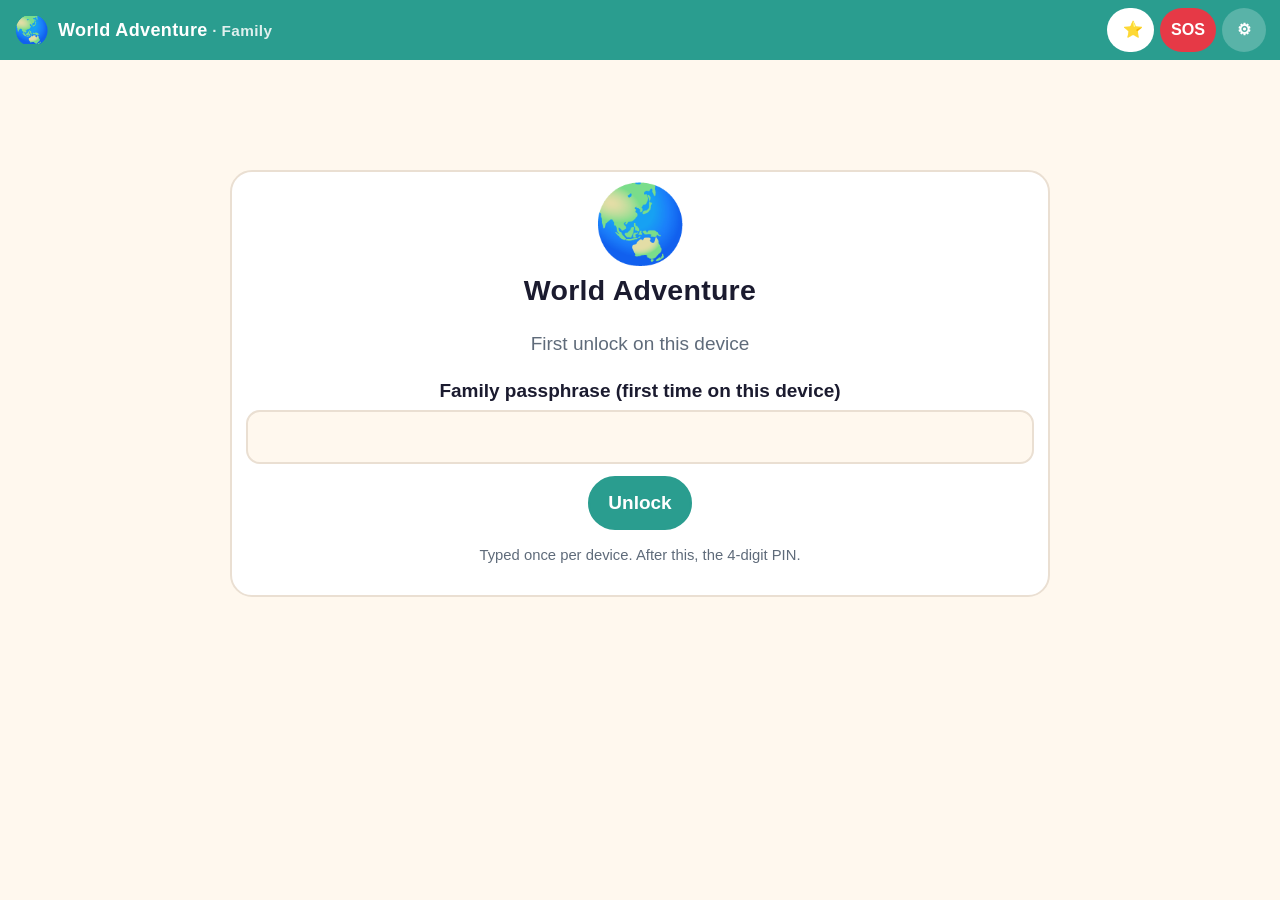
==== commit 695aaad6: "Local build v50: Tickets screen and sealed ticket pack (not for main) Build output of the home build" ====
--- a/index.html
+++ b/index.html
@@ -15,10 +15,10 @@
 <link rel="stylesheet" href="vendor/maplibre-gl.css">
 <link rel="stylesheet" href="styles.css">
 </head>
-<body data-version="v55" data-built="21 Nov 2026">
+<body data-version="v50" data-built="22 Nov 2026">
 
 <header class="top" id="top">
-  <div class="brand"><span class="logo" aria-hidden="true">🌏</span><span class="stamp"><span class="stamp-name"><span class="w1">World </span>Adventure</span><span class="edition" id="top-edition">Family</span></span></div>
+  <div class="brand"><span class="logo" aria-hidden="true">🌏</span><span class="stamp">World Adventure<span class="edition" id="top-edition"> · Family</span></span></div>
   <div class="top-actions">
     <button class="icon-btn pts" id="btn-points" title="Quests" aria-label="Quests and points"><span id="top-face"></span><span id="top-points">⭐</span></button>
     <button class="icon-btn sos" id="btn-sos" title="SOS" aria-label="SOS: lost kid or emergency">SOS</button>
@@ -36,11 +36,10 @@
       <h1 class="h1">World Adventure</h1>
       <p class="muted" id="unlock-sub">Loading…</p>
       <form id="form-passphrase" class="hidden" autocomplete="off">
-        <label class="label" for="pp" id="pp-label">Family passphrase (first time on this device)</label>
+        <label class="label" for="pp">Family passphrase (first time on this device)</label>
         <input id="pp" type="password" inputmode="text" autocapitalize="none" autocorrect="off" spellcheck="false" class="input" required>
         <button class="btn primary" type="submit">Unlock</button>
-        <p class="tiny muted" id="pp-note">Typed once per device. After this, the 4-digit PIN.</p>
-        <p class="tiny guest-door"><button type="button" class="linkish" id="guest-open">Looking around as a guest?</button> <button type="button" class="linkish hidden" id="guest-pick">Have a guest file instead? Choose it</button><input type="file" id="guest-file" class="hidden" aria-hidden="true" tabindex="-1"></p>
+        <p class="tiny muted">Typed once per device. After this, the 4-digit PIN.</p>
       </form>
       <form id="form-setpin" class="hidden" autocomplete="off">
         <label class="label" for="pin1">Choose a 4-digit PIN for this device</label>
@@ -73,6 +72,7 @@
   <section id="screen-sos" class="screen hidden"></section>
   <section id="screen-protocols" class="screen hidden"></section>
   <section id="screen-vault" class="screen hidden"></section>
+  <section id="screen-tickets" class="screen hidden"></section>
   <section id="screen-settings" class="screen hidden"></section>
   <section id="screen-story" class="screen hidden"></section>
 </main>
@@ -81,7 +81,7 @@
   <button data-screen="home"><span class="ico">🏠</span><span>Home</span></button>
   <button data-screen="map"><span class="ico">🗺️</span><span>Map</span></button>
   <button data-screen="quests"><span class="ico">🏆</span><span>Quests</span><span class="nbadge hidden" id="nav-quests-badge"></span></button>
-  <button data-screen="story"><span class="ico">💌</span><span>Postcards</span><span class="nbadge hidden" id="nav-stories-badge"></span></button>
+  <button data-screen="story"><span class="ico">📖</span><span>Stories</span><span class="nbadge hidden" id="nav-stories-badge"></span></button>
   <button data-screen="where"><span class="ico">🌏</span><span>Where</span></button>
   <button data-screen="book"><span class="ico">📚</span><span>Book</span></button>
 </nav>
@@ -104,6 +104,7 @@
 <script src="quests.js"></script>
 <script src="journal.js"></script>
 <script src="postcard.js"></script>
+<script src="tickets.js"></script>
 <script src="app.js"></script>
 <script>
   /* The map and the globe, in order, except on a device in light mode (compat.js): it would fetch and compile a megabyte
--- a/styles.css
+++ b/styles.css
@@ -161,6 +161,7 @@
    morning-photo strip; the Book is a one-screen list of compact rows with a coloured icon */
 .tiles.quick { grid-template-columns: repeat(3, minmax(0, 1fr)); margin-top: 0; }
 .tiles.quick.two { grid-template-columns: repeat(2, minmax(0, 1fr)); }
+.tiles.quick.four { grid-template-columns: repeat(2, minmax(0, 1fr)); }   /* parent phones, 22 Nov 2026: Taxi, Call, I'm lost, Tickets */
 .tile.ht.sm { min-height: 0; flex-direction: row; align-items: center; gap: 8px; padding: 10px 12px; }
 .tile.ht.sm .ico { font-size: 1.5em; margin: 0; }
 .tile.ht.sm .tt { font-size: 0.95em; }
@@ -459,7 +460,7 @@
 .maplibregl-ctrl-top-right { top: 44px; }
 
 
-/* journal and pictures (1 Nov 2026): the page, the drawing pad, the viewer (the board of postcards has its own section below) */
+/* journal and pictures (1 Nov 2026): the page, the drawing pad, the story, the viewer */
 .vhidden { position: absolute; left: -1px; top: -1px; width: 1px; height: 1px; opacity: 0; overflow: hidden; pointer-events: none; }
 img.missing { opacity: 0.3; }
 .photo-reminder.done { background: var(--t4); color: var(--t4-ink); }
@@ -481,10 +482,16 @@
 .dr { background: #fff; border-radius: 14px; width: 100%; display: block; border: 2px solid var(--border); }
 .stickers { display: flex; flex-wrap: wrap; gap: 6px; margin: 6px 0; }
 .sticker { display: inline-flex; align-items: center; gap: 4px; background: var(--t1); color: var(--t1-ink); border-radius: 999px; padding: 4px 10px; font-size: 0.82em; font-weight: 800; }
+.story-day { border-left: 6px solid var(--city); scroll-snap-margin-top: 72px; scroll-margin-top: 72px; }   /* a jump to a day (from the globe) lands below the header, not under it */
+.story-head { display: flex; align-items: center; gap: 10px; }
+.story-head .se { font-size: 1.7em; line-height: 1; }
+.story-grid { display: grid; grid-template-columns: repeat(3, minmax(0, 1fr)); gap: 6px; margin: 8px 0; }
+.story-grid button { padding: 0; border: 0; background: transparent; border-radius: 14px; overflow: hidden; }
 .story-page { display: flex; gap: 10px; align-items: flex-start; padding: 8px 0; border-top: 1px solid var(--border); margin-top: 6px; }
 .story-page .av { font-size: 1.8em; line-height: 1; flex: 0 0 auto; }
 .story-page .pt { flex: 1 1 auto; min-width: 0; overflow-wrap: anywhere; }
 .story-page .phbtn { max-width: 70%; margin-top: 6px; }
+.story-empty { opacity: 0.72; }
 .morning-strip { display: flex; gap: 8px; overflow-x: auto; padding: 4px 0; }
 .morning-strip button { flex: 0 0 auto; width: 120px; padding: 0; border: 0; background: transparent; border-radius: 14px; overflow: hidden; }
 .overlay { position: fixed; top: 0; right: 0; bottom: 0; left: 0; z-index: 55; background: var(--bg); overscroll-behavior: none; display: flex; flex-direction: column; }
@@ -501,26 +508,14 @@
 @media (max-width: 360px) { .pad-foot .lbl { display: none; } }
 .pad-wrap { flex: 1 1 auto; min-height: 0; position: relative; background: #fff; }
 .pad-wrap canvas { position: absolute; top: 0; right: 0; bottom: 0; left: 0; width: 100%; height: 100%; touch-action: none; -webkit-user-select: none; user-select: none; -webkit-touch-callout: none; cursor: crosshair; }
-/* the viewer (17 Nov 2026: for Grandma and Grandpa; buttons that say what they do, arrows on the picture, zoom) */
-.viewer { position: absolute; top: 0; right: 0; bottom: 0; left: 0; background: #000; color: #fff; display: flex; flex-direction: column; }
-.viewer-top { flex: 0 0 auto; display: flex; align-items: center; padding: calc(8px + env(safe-area-inset-top)) 10px 8px 14px; background: #111; }
-.viewer-top .vi { flex: 1 1 auto; min-width: 0; margin-right: 10px; font-size: 0.88em; font-weight: 700; }
-.viewer-img { flex: 1 1 auto; min-height: 0; position: relative; overflow: hidden; display: flex; align-items: center; justify-content: center; touch-action: none; -webkit-user-select: none; user-select: none; }
-.viewer-img img { max-width: 100vw; max-height: 100%; object-fit: contain; -webkit-touch-callout: none; pointer-events: none; }
-.v-nav { position: absolute; top: 50%; width: 52px; height: 68px; margin-top: -34px; padding: 0 0 6px; border: 0; border-radius: 16px; background: rgba(0,0,0,0.5); color: #fff; font-size: 2.3em; font-weight: 900; line-height: 1; }
-.v-nav.prev { left: 6px; } .v-nav.next { right: 6px; }
-.viewer-bar { flex: 0 0 auto; display: flex; align-items: center; justify-content: center; padding: 10px 12px 4px; background: #111; }
-.viewer .v-count { flex: 1 1 0; font-size: 0.9em; font-weight: 800; opacity: 0.85; }
-.viewer-bar::after { content: ""; flex: 1 1 0; }
-.viewer-bar .del + * , .viewer-bar .del { flex: 0 0 auto; }
-.viewer button.txt { flex: 0 0 auto; min-height: 52px; padding: 0 20px; border: 0; border-radius: 999px; background: rgba(255,255,255,0.16); color: #fff; font-size: 1.02em; font-weight: 900; white-space: nowrap; }
-.viewer button.txt.go { background: #fff; color: #111; }
-.viewer button.txt:disabled { opacity: 0.6; }
-.viewer button.del { min-width: 52px; min-height: 52px; margin-left: 10px; border: 0; border-radius: 999px; background: var(--red); color: #fff; font-size: 1.1em; }
-.v-note { flex: 0 0 auto; padding: 4px 12px calc(10px + env(safe-area-inset-bottom)); background: #111; text-align: center; font-size: 0.8em; font-weight: 700; opacity: 0.8; min-height: 1.6em; }
-.pc-days { display: flex; flex-wrap: wrap; margin: 8px -3px 0; }
-.pc-days .day { margin: 3px; }
-@media (min-width: 700px) { :root { --fs: 19px; } main { padding: 20px; } #map { height: 70vh; } .tiles { grid-template-columns: repeat(3, minmax(0, 1fr)); } .stamps { grid-template-columns: repeat(4, minmax(0, 1fr)); }
+.viewer { position: absolute; top: 0; right: 0; bottom: 0; left: 0; background: #000; display: flex; flex-direction: column; }
+.viewer-img { flex: 1 1 auto; min-height: 0; display: flex; align-items: center; justify-content: center; touch-action: pan-y; }
+.viewer-img img { max-width: 100vw; max-height: 100%; object-fit: contain; }
+.viewer-bar { flex: 0 0 auto; display: flex; align-items: center; gap: 8px; padding: 10px 12px calc(10px + env(safe-area-inset-bottom)); background: #111; color: #fff; }
+.viewer-bar .vi { flex: 1 1 auto; min-width: 0; font-size: 0.85em; font-weight: 700; }
+.viewer-bar button { flex: 0 0 auto; min-width: 48px; min-height: 48px; border-radius: 999px; border: 0; background: rgba(255,255,255,0.15); color: #fff; font-weight: 900; font-size: 1.2em; }
+.viewer-bar button.del { background: var(--red); }
+@media (min-width: 700px) { :root { --fs: 19px; } main { padding: 20px; } #map { height: 70vh; } .tiles { grid-template-columns: repeat(3, minmax(0, 1fr)); } .stamps { grid-template-columns: repeat(4, minmax(0, 1fr)); } .story-grid { grid-template-columns: repeat(4, minmax(0, 1fr)); }
   #screen-home .tiles:not(.quick) { grid-template-columns: repeat(2, minmax(0, 1fr)); } }   /* Home's pair (Tonight, Next move) fills its row: three columns left a hole beside it */
 #screen-home .tiles:not(.quick) > .tile:only-child { grid-column: 1 / -1; }   /* before the trip "Next move" stands alone: the full row, not a tall half */
 /* ---- other shapes of screen (15 Nov 2026): the kids' tablet and the iPad on their side, a phone turned sideways ----
@@ -556,197 +551,35 @@
 }
 /* long words and web addresses break instead of pushing the page sideways: `overflow-wrap: anywhere` is newer than Chrome 80
    and Safari 15.4, this older spelling does the same there */
-.kv .v, table.t td, .tile.ht .ts, .story-page .pt { word-break: break-word; }
+.kv .v, table.t td, .tile.ht .ts, .story-page .pt, .post-text, .cmt .ct, .card-view .cv-words { word-break: break-word; }
 @media print { .nav, .top, .banner { display: none; } }
-/* ---- Postcards (17 Nov 2026) ----
-   Andy: "go crazy with the postcard idea… a postcard with up to 6 images glued on it… a distinct high quality style from
-   each location, with a little stamp". The Stories tab is now the Postcards board: every post is a card (postcard.js
-   draws it; journal.js lays out the board), with a small panel under it for the reactions and the replies.
-   The lettering is in fonts/ (open licences), loaded only when a card that uses it is on screen. The card keeps its paper
-   colours in dark mode: it is an object, not a page. Its header is sized in units of the card's own width (--u, set by
-   Postcard.fit), so the stamp and the name keep their proportions on every screen. No flex gap, inset, aspect-ratio,
-   min() or clamp() in this section: the kids' tablet reads none of them. */
-@font-face { font-family: "Kalam"; src: url("fonts/kalam.woff2") format("woff2"); font-display: swap; }
-@font-face { font-family: "Handlee"; src: url("fonts/handlee.woff2") format("woff2"); font-display: swap; }
-@font-face { font-family: "Patrick Hand"; src: url("fonts/patrick-hand.woff2") format("woff2"); font-display: swap; }
-@font-face { font-family: "Gochi Hand"; src: url("fonts/gochi-hand.woff2") format("woff2"); font-display: swap; }
-@font-face { font-family: "Bebas Neue"; src: url("fonts/bebas-neue.woff2") format("woff2"); font-display: swap; }
-@font-face { font-family: "Abril Fatface"; src: url("fonts/abril-fatface.woff2") format("woff2"); font-display: swap; }
-@font-face { font-family: "Amatic SC"; font-weight: 700; src: url("fonts/amatic-sc-bold.woff2") format("woff2"); font-display: swap; }
-@font-face { font-family: "Alfa Slab One"; src: url("fonts/alfa-slab-one.woff2") format("woff2"); font-display: swap; }
-@font-face { font-family: "Limelight"; src: url("fonts/limelight.woff2") format("woff2"); font-display: swap; }
-@font-face { font-family: "Playfair Display"; font-style: italic; font-weight: 900; src: url("fonts/playfair-display-black-italic.woff2") format("woff2"); font-display: swap; }
-@font-face { font-family: "Pacifico"; src: url("fonts/pacifico.woff2") format("woff2"); font-display: swap; }
-:root {   /* four hands: Mum and Dad write in 1 and 2, the kids in 3 and 4 (Postcard.handOf) */
-  --hand-1: "Kalam", "Segoe Print", "Bradley Hand", "Comic Sans MS", cursive; --hand-2: "Handlee", "Segoe Print", "Bradley Hand", "Comic Sans MS", cursive;
-  --hand-3: "Patrick Hand", "Comic Sans MS", "Chalkboard SE", cursive; --hand-4: "Gochi Hand", "Comic Sans MS", "Chalkboard SE", cursive;
-}
-.f-bebas { font-family: "Bebas Neue", "Arial Narrow", Impact, sans-serif; text-transform: uppercase; letter-spacing: 0.07em; }
-.f-abril { font-family: "Abril Fatface", Georgia, "Times New Roman", serif; }
-.f-amatic { font-family: "Amatic SC", "Arial Narrow", sans-serif; font-weight: 700; text-transform: uppercase; letter-spacing: 0.05em; }
-.f-alfa { font-family: "Alfa Slab One", Rockwell, Georgia, serif; text-transform: uppercase; letter-spacing: 0.02em; }
-.f-lime { font-family: "Limelight", Georgia, serif; text-transform: uppercase; }
-.f-playfair { font-family: "Playfair Display", Georgia, "Times New Roman", serif; font-style: italic; font-weight: 900; }
-.f-pacifico { font-family: "Pacifico", "Brush Script MT", cursive; }
-
-/* the board */
+/* Stories (1 Nov 2026 evening): the family feed and its composer. Posts sit inside the day card; the composer and
+   the drawing pad share #overlay. */
 .new-story { font-size: 1.15em; min-height: 60px; margin: 6px 0 10px; }
-.pc-mail { display: flex; align-items: center; width: 100%; text-align: left; border: 0; background: var(--t1); color: var(--t1-ink); border-radius: 18px; padding: 10px 14px; font-weight: 900; margin: 8px 0 4px; min-height: 56px; }
-.pc-mail .e { font-size: 1.9em; line-height: 1; margin-right: 12px; animation: bob 2.4s ease-in-out infinite; }
-.pc-mail small { display: block; font-weight: 700; opacity: 0.85; }
-.pc-album { margin: 6px calc(-1 * var(--pad)) 0; padding: 8px var(--pad) 6px; overflow-x: auto; white-space: nowrap; scrollbar-width: none; -webkit-overflow-scrolling: touch; }
-.pc-album::-webkit-scrollbar { display: none; }
-.pc-album-h { font-size: 0.78em; font-weight: 800; color: var(--muted); text-transform: uppercase; letter-spacing: 0.06em; margin: 12px 0 0; }
-.pc-album button { position: relative; display: inline-block; vertical-align: top; width: 62px; margin: 0 10px 0 0; padding: 0; border: 0; background: transparent; }
-.pc-stamp { display: block; }
-.pc-album .pc-stamp { width: 62px; height: 76px; filter: drop-shadow(0 1px 2px rgba(0,0,0,0.3)); transform: rotate(-2deg); }
-.pc-album button:nth-child(even) .pc-stamp { transform: rotate(2.5deg); }
-.pc-album button.none .pc-stamp { filter: grayscale(1); opacity: 0.32; }
-.pc-album .cnt { position: absolute; right: -6px; top: -5px; min-width: 22px; padding: 1px 6px; border-radius: 999px; background: var(--red); color: #fff; font-size: 0.7em; font-weight: 900; line-height: 1.5; text-align: center; }
-.pc-day { display: flex; align-items: center; margin: 26px 0 14px; scroll-margin-top: 72px; }
-.pc-day::before, .pc-day::after { content: ""; flex: 1 1 0; border-top: 2px dashed var(--border); }
-.pc-day .lbl { flex: 0 1 auto; margin: 0 12px; text-align: center; font-weight: 900; line-height: 1.25; }
-.pc-day .lbl small { display: block; font-size: 0.76em; font-weight: 700; color: var(--muted); }
-.pc-dayx { text-align: center; margin: -8px 0 12px; font-size: 0.82em; font-weight: 700; color: var(--muted); }
-.pc-dayx .sticker { margin: 3px 2px; }
-.pc-loose { margin: 0 0 18px; padding: 10px 6px 4px; text-align: center; }
-.pc-loose .cap { font-size: 0.78em; font-weight: 800; color: var(--muted); margin-top: 6px; }
-.pc-loose button { display: inline-block; width: 84px; height: 84px; margin: 0 5px 8px; padding: 4px; border: 0; background: #fff; box-shadow: 0 1px 2px rgba(0,0,0,0.3), 0 4px 10px rgba(0,0,0,0.16); transform: rotate(-3deg); }
-.pc-loose button:nth-child(even) { transform: rotate(2.5deg); }
-.pc-loose img { width: 100%; height: 100%; object-fit: cover; display: block; background: #EDE7DD; border-radius: 0; }
-.pc-add { text-align: center; margin: -8px 0 4px; }
-.pc-empty { text-align: center; padding: 30px 10px; color: var(--muted); font-weight: 700; }
-.pc-empty .e { font-size: 4em; line-height: 1.1; }
-
-/* the card */
-.pcard { margin: 0 0 30px; }
-.pc-paper { position: relative; padding: 7px; border-radius: 5px; background: var(--acc); box-shadow: 0 1px 2px rgba(0,0,0,0.22), 0 10px 24px rgba(60,40,10,0.24); }
-.pc-in { position: relative; overflow: hidden; border-radius: 2px; background-color: var(--paper); color: var(--ink); box-shadow: inset 0 0 46px rgba(120,90,40,0.09); }
-.pc-new { position: absolute; z-index: 3; left: -9px; top: -11px; padding: 3px 13px 2px; border-radius: 4px; background: var(--red); color: #fff; font-size: 0.82em; font-weight: 900; letter-spacing: 0.1em; text-transform: uppercase; transform: rotate(-9deg); box-shadow: 0 2px 5px rgba(0,0,0,0.3); animation: pc-new 2.2s ease-in-out infinite; }
-@keyframes pc-new { 0%, 100% { transform: rotate(-9deg) scale(1); } 50% { transform: rotate(-6deg) scale(1.08); } }
-.pc-top { display: flex; justify-content: space-between; align-items: flex-start; padding: 0.85em 0.55em 0 0.95em; font-size: calc(var(--u, 3.2px) * 5); }
-.pc-title { flex: 1 1 auto; min-width: 0; padding-top: 0.3em; }
-.pc-hello { display: block; font: 800 0.72em/1.25 -apple-system, "Segoe UI", Roboto, sans-serif; letter-spacing: 0.14em; text-transform: uppercase; color: var(--acc2); }
-.pc-name { display: inline-block; vertical-align: top; margin-top: 0.1em; line-height: 1.02; color: var(--acc); }
-.pc-seal { display: inline-block; vertical-align: top; margin: 0.34em 0 0 0.45em; padding: 0.2em 0.2em 0.16em; border-radius: 0.2em; background: var(--acc); color: #fff; font: 700 0.86em/1.1 "Noto Serif CJK JP", "Noto Serif JP", "Hiragino Mincho ProN", "Yu Mincho", "Noto Sans CJK JP", "Noto Sans JP", "Hiragino Sans", "Yu Gothic", serif; transform: rotate(-5deg); opacity: 0.93; }
-.pc-seal i { display: block; font-style: normal; text-align: center; }
-.pc-post { position: relative; flex: 0 0 auto; width: 7.2em; height: 5.9em; }
-.pc-post .pc-stamp { position: absolute; right: 0; top: 0; width: 4.5em; height: 5.49em; transform: rotate(3deg); filter: drop-shadow(0 1px 1.5px rgba(0,0,0,0.38)); }
-.pc-mark { position: absolute; left: 0; top: 1.2em; width: 7.6em; height: 4.4em; color: rgba(38,38,84,0.62); transform: rotate(-9deg); pointer-events: none; }
-.pc-photos { position: relative; height: 0; margin-top: 0.4em; }
-.pc-ph { position: absolute; display: block; margin: 0; padding: 0; border: 0; border-radius: 1px; background: #fff; box-shadow: 0 1px 2px rgba(0,0,0,0.32), 0 5px 12px rgba(0,0,0,0.2); cursor: pointer; -webkit-tap-highlight-color: transparent; }
-.pc-ph::before { content: "📷"; position: absolute; left: 0; right: 0; top: 50%; margin-top: -0.7em; text-align: center; font-size: 1.6em; line-height: 1.4; opacity: 0.25; }
-.pc-ph img { position: absolute; left: 5px; top: 5px; width: calc(100% - 10px); height: calc(100% - 10px); object-fit: cover; display: block; background: #EDE7DD; }
-.pc-ph img:not([src]), .pc-loose img:not([src]), .tile-print img:not([src]) { visibility: hidden; }   /* not loaded (yet, or let go when far off screen): the placeholder shows, not the browser's broken-picture mark */
-.pc-ph img.missing { opacity: 0; }
-.pc-ph.dr { background: #FFFEFA; }
-.pc-ph.art { cursor: default; overflow: visible; }
-.pc-ph.art::before { content: none; }
-.pc-ph.art svg { position: absolute; left: 5px; top: 5px; width: calc(100% - 10px); height: calc(100% - 10px); display: block; }
-.pc-ph.dr::before { content: "🖍️"; }
-.pc-ph.dr img { object-fit: contain; background: #fff; }
-.pc-ph:active { filter: brightness(0.92); }
-.pc-tp { position: absolute; top: -0.5em; width: 3.3em; height: 1.1em; margin-left: -1.65em; font-size: calc(var(--u, 3.2px) * 5); background-color: var(--tape); background-image: linear-gradient(90deg, rgba(255,255,255,0.28) 0, rgba(255,255,255,0.28) 12%, transparent 12%, transparent 88%, rgba(255,255,255,0.28) 88%); box-shadow: 0 1px 1px rgba(0,0,0,0.14);
-  -webkit-clip-path: polygon(0 0, 4% 25%, 0 50%, 4% 75%, 0 100%, 100% 100%, 96% 75%, 100% 50%, 96% 25%, 100% 0); clip-path: polygon(0 0, 4% 25%, 0 50%, 4% 75%, 0 100%, 100% 100%, 96% 75%, 100% 50%, 96% 25%, 100% 0); }
-.pc-cn { position: absolute; width: 0.85em; height: 0.85em; font-size: calc(var(--u, 3.2px) * 5); background: var(--acc); }
-.pc-cn.c1 { left: -2px; top: -2px; -webkit-clip-path: polygon(0 0, 100% 0, 0 100%); clip-path: polygon(0 0, 100% 0, 0 100%); }
-.pc-cn.c2 { right: -2px; top: -2px; -webkit-clip-path: polygon(0 0, 100% 0, 100% 100%); clip-path: polygon(0 0, 100% 0, 100% 100%); }
-.pc-cn.c3 { left: -2px; bottom: -2px; -webkit-clip-path: polygon(0 0, 0 100%, 100% 100%); clip-path: polygon(0 0, 0 100%, 100% 100%); }
-.pc-cn.c4 { right: -2px; bottom: -2px; -webkit-clip-path: polygon(100% 0, 100% 100%, 0 100%); clip-path: polygon(100% 0, 100% 100%, 0 100%); }
-.pc-pin { position: absolute; left: 50%; top: -0.42em; width: 0.95em; height: 0.95em; margin-left: -0.47em; border-radius: 50%; font-size: calc(var(--u, 3.2px) * 5); background: var(--acc); background-image: radial-gradient(circle at 34% 30%, rgba(255,255,255,0.95) 0, rgba(255,255,255,0.95) 9%, rgba(255,255,255,0) 34%); box-shadow: 0 2px 2px rgba(0,0,0,0.38); }
-.pc-msg { padding: 10px 14px 2px; font-family: var(--hand); font-size: 1.34em; line-height: 1.5; }
-.hw1 .pc-msg { font-size: 1.24em; } .hw2 .pc-msg { font-size: 1.3em; } .hw4 .pc-msg { font-size: 1.2em; }   /* the four hands are drawn at different sizes: evened out here */
-.pc-dear { color: var(--acc); }
-/* the composer's "Dear ____,": a box to type another name in, exactly as wide as the name (its hidden twin .sz sets the width) */
-.pc-to { position: relative; display: inline-grid; vertical-align: baseline; max-width: 100%; }
-.pc-to > .sz, .pc-to > input { grid-area: 1 / 1; min-width: 0; font: inherit; padding: 0 2px; }
-.pc-to .sz { visibility: hidden; white-space: pre; overflow: hidden; }
-.pc-to input { width: 100%; margin: 0; border: 0; border-bottom: 2px dashed var(--acc); border-radius: 0; outline: none; background: transparent; color: inherit; -webkit-appearance: none; appearance: none; }
-.pc-to input:focus { border-bottom-style: solid; background: rgba(255,255,255,0.65); }
-.pc-to input::placeholder { color: var(--acc); opacity: 0.45; }
-.pc-to .pc-to-pen { position: absolute; right: -0.9em; top: -0.75em; padding: 0; font-size: 0.6em; line-height: 1; font-style: normal; }   /* a pencil on the corner of the name: inside the label, so a tap on it lands in the box */
-.pc-q { color: var(--acc2); font-size: 0.86em; line-height: 1.4; margin: 2px 0; }
-.pc-q::before { content: "“"; } .pc-q::after { content: "”"; }
-.pc-text { white-space: pre-wrap; overflow-wrap: anywhere; word-break: break-word; background-image: linear-gradient(to bottom, transparent, transparent calc(1.5em - 1px), rgba(0,0,0,0.11) calc(1.5em - 1px)); background-size: 100% 1.5em; }
-.pc-sign { text-align: right; color: var(--acc); font-size: 1.1em; padding: 4px 2px 0 0; }
-.pc-sign .face { font-size: 1.05em; margin-left: 4px; font-family: -apple-system, "Segoe UI", Roboto, sans-serif; }
-.pc-sign .pc-mood { margin-left: 4px; }
-.pc-foot { display: flex; flex-wrap: wrap; margin: 8px 14px 0; padding: 7px 0 10px; border-top: 1px dashed rgba(0,0,0,0.18); color: var(--acc2); font: 800 0.64em/1.6 -apple-system, "Segoe UI", Roboto, sans-serif; letter-spacing: 0.07em; text-transform: uppercase; }
-.pc-foot span { white-space: nowrap; margin-right: 1.3em; }
-/* a wide screen (Postcard.fit adds pc-wide): the classic postcard, pictures on the left, the words and the stamp on the right */
-.pc-wide .pc-paper .pc-in { display: grid; grid-template-columns: 54% 46%; grid-template-rows: auto 1fr auto; }
-.pc-wide .pc-paper .pc-top { grid-column: 2; grid-row: 1; }
-.pc-wide .pc-paper .pc-photos, .pc-wide .pc-paper #c-photos { grid-column: 1; grid-row: 1 / span 2; align-self: center; margin: 6px 0; }
-.pc-wide .pc-paper .pc-msg { grid-column: 2; grid-row: 2; border-left: 1px solid rgba(0,0,0,0.13); margin: 8px 0 0; }
-.pc-wide .pc-paper .pc-foot { grid-column: 1 / -1; grid-row: 3; }
-
-/* each place: its frame, the faint pattern on its paper, and a flourish on its name */
-.th-tokyo { background: linear-gradient(135deg, #F0447F, #D7263D); }
-.th-tokyo .pc-in { background-image: url("data:image/svg+xml,%3Csvg xmlns='http://www.w3.org/2000/svg' width='40' height='20' viewBox='0 0 40 20'%3E%3Ccircle cx='20' cy='0' r='20' fill='%23FFF8F4'/%3E%3Cg fill='none' stroke='%23F0447F' stroke-opacity='0.2'%3E%3Ccircle cx='20' cy='0' r='19'/%3E%3Ccircle cx='20' cy='0' r='13'/%3E%3Ccircle cx='20' cy='0' r='7'/%3E%3C/g%3E%3Ccircle cx='0' cy='10' r='20' fill='%23FFF8F4'/%3E%3Cg fill='none' stroke='%23F0447F' stroke-opacity='0.2'%3E%3Ccircle cx='0' cy='10' r='19'/%3E%3Ccircle cx='0' cy='10' r='13'/%3E%3Ccircle cx='0' cy='10' r='7'/%3E%3C/g%3E%3Ccircle cx='40' cy='10' r='20' fill='%23FFF8F4'/%3E%3Cg fill='none' stroke='%23F0447F' stroke-opacity='0.2'%3E%3Ccircle cx='40' cy='10' r='19'/%3E%3Ccircle cx='40' cy='10' r='13'/%3E%3Ccircle cx='40' cy='10' r='7'/%3E%3C/g%3E%3Ccircle cx='20' cy='20' r='20' fill='%23FFF8F4'/%3E%3Cg fill='none' stroke='%23F0447F' stroke-opacity='0.2'%3E%3Ccircle cx='20' cy='20' r='19'/%3E%3Ccircle cx='20' cy='20' r='13'/%3E%3Ccircle cx='20' cy='20' r='7'/%3E%3C/g%3E%3C/svg%3E"); }
-.th-tokyo .pc-name { letter-spacing: 0.16em; color: #27264A; }
-.th-nagoya { background: repeating-linear-gradient(45deg, #D9480F 0, #D9480F 12px, #E9A23B 12px, #E9A23B 16px); }
-.th-nagoya .pc-in { background-image: url("data:image/svg+xml,%3Csvg xmlns='http://www.w3.org/2000/svg' width='28' height='28' viewBox='0 0 28 28'%3E%3Cg fill='none' stroke='%23D9480F' stroke-opacity='0.13'%3E%3Ccircle cx='14' cy='14' r='14'/%3E%3Ccircle cx='0' cy='0' r='14'/%3E%3Ccircle cx='28' cy='0' r='14'/%3E%3Ccircle cx='0' cy='28' r='14'/%3E%3Ccircle cx='28' cy='28' r='14'/%3E%3C/g%3E%3C/svg%3E"); }
-.th-nagoya .pc-name { text-shadow: 0.05em 0.05em 0 rgba(233,162,59,0.55); }
-.th-vancouver { background: linear-gradient(180deg, #0C8F9C, #0B5D57); }
-.th-vancouver .pc-in { background-image: url("data:image/svg+xml,%3Csvg xmlns='http://www.w3.org/2000/svg' width='64' height='56' viewBox='0 0 64 56'%3E%3Cg fill='%230B5D57' fill-opacity='0.085'%3E%3Cpath d='M14 8l5 7h-3l5 7h-4v4h-6v-4h-4l5-7h-3Z'/%3E%3Cpath d='M46 32l4 6h-2.500l4 6h-3.500v3h-4v-3h-3.500l4-6h-2.500Z'/%3E%3C/g%3E%3C/svg%3E"); }
-.th-whistler { background: #1E88C7; background-image: radial-gradient(circle, #fff 1.2px, rgba(255,255,255,0) 1.7px); background-size: 10px 10px; }
-.th-whistler .pc-in { background-image: url("data:image/svg+xml,%3Csvg xmlns='http://www.w3.org/2000/svg' width='64' height='64' viewBox='0 0 64 64'%3E%3Cg stroke='%231E88C7' stroke-opacity='0.2' stroke-width='1.2' stroke-linecap='round'%3E%3Cpath d='M16 8v16M9.100 12l13.800 8M9.100 20l13.800-8'/%3E%3Cpath d='M48 38v12M42.800 41l10.400 6M42.800 47l10.400-6'/%3E%3C/g%3E%3Cg fill='%231E88C7' fill-opacity='0.2'%3E%3Ccircle cx='44' cy='12' r='1.500'/%3E%3Ccircle cx='18' cy='48' r='1.500'/%3E%3Ccircle cx='58' cy='58' r='1'/%3E%3C/g%3E%3C/svg%3E"); }
-.th-whistler .pc-name { text-shadow: 0 -0.07em 0 #fff, 0.04em 0.05em 0 rgba(30,136,199,0.35); }
-.th-toronto .pc-in { background-image: url("data:image/svg+xml,%3Csvg xmlns='http://www.w3.org/2000/svg' width='72' height='72' viewBox='0 0 72 72'%3E%3Cg fill='%23D52B1E' fill-opacity='0.075'%3E%3Cpath d='M12 1l2 5 3-1.5-1 5.5 4.5-1.5-1 3L23 13l-5 3 1 3-6-1v5h-2v-5l-6 1 1-3-5-3 3.5-1.5-1-3L8 10 7 4.5 10 6Z' transform='translate(8 8) rotate(-14 12 12)'/%3E%3Cpath d='M12 1l2 5 3-1.5-1 5.5 4.5-1.5-1 3L23 13l-5 3 1 3-6-1v5h-2v-5l-6 1 1-3-5-3 3.5-1.5-1-3L8 10 7 4.5 10 6Z' transform='translate(44 42) rotate(18 12 12) scale(0.8)'/%3E%3C/g%3E%3C/svg%3E"); outline: 1px dashed rgba(255,255,255,0.95); outline-offset: 2px; }
-.th-toronto .pc-name::after { content: ""; display: inline-block; width: 0.46em; height: 0.46em; margin-left: 0.14em; vertical-align: 0.16em; background: url("data:image/svg+xml,%3Csvg xmlns='http://www.w3.org/2000/svg' width='24' height='24' viewBox='0 0 24 24'%3E%3Cpath d='M12 1l2 5 3-1.5-1 5.5 4.5-1.5-1 3L23 13l-5 3 1 3-6-1v5h-2v-5l-6 1 1-3-5-3 3.5-1.5-1-3L8 10 7 4.5 10 6Z' fill='%23D52B1E'/%3E%3C/svg%3E") center / contain no-repeat; }
-.th-newyork { background: #17161C; background: repeating-conic-gradient(#17161C 0 25%, #F7BE28 0 50%) 0 0 / 14px 14px; }
-.th-newyork .pc-in { background-image: repeating-linear-gradient(90deg, rgba(0,0,0,0.035) 0, rgba(0,0,0,0.035) 1px, transparent 1px, transparent 14px); }
-.th-newyork .pc-name { background-image: linear-gradient(transparent 56%, #F7BE28 56%, #F7BE28 92%, transparent 92%); padding: 0 0.12em; margin-left: -0.12em; }
-.th-montreal .pc-in { background-image: url("data:image/svg+xml,%3Csvg xmlns='http://www.w3.org/2000/svg' width='44' height='44' viewBox='0 0 44 44'%3E%3Cpath d='M22 0L44 22L22 44L0 22Z' fill='none' stroke='%235B2A9D' stroke-opacity='0.1'/%3E%3Ccircle cx='22' cy='22' r='1.800' fill='%23A47B12' fill-opacity='0.3'/%3E%3Ccircle cx='0' cy='0' r='1.800' fill='%23A47B12' fill-opacity='0.3'/%3E%3Ccircle cx='44' cy='0' r='1.800' fill='%23A47B12' fill-opacity='0.3'/%3E%3Ccircle cx='0' cy='44' r='1.800' fill='%23A47B12' fill-opacity='0.3'/%3E%3Ccircle cx='44' cy='44' r='1.800' fill='%23A47B12' fill-opacity='0.3'/%3E%3C/svg%3E"); box-shadow: 0 0 0 1.5px #D1A930, inset 0 0 46px rgba(120,90,40,0.09); }
-.th-montreal .pc-hello { font-style: italic; font-family: Georgia, "Times New Roman", serif; font-weight: 700; text-transform: none; letter-spacing: 0.03em; font-size: 0.92em; }
-.th-montreal .pc-cn { background: #B8901E; }
-.th-brisbane { background: repeating-linear-gradient(-45deg, #4F8A10 0, #4F8A10 10px, #F2B705 10px, #F2B705 20px); }
-.th-brisbane .pc-in { background-image: radial-gradient(circle, rgba(242,159,5,0.2) 1.5px, rgba(242,159,5,0) 2px); background-size: 16px 16px; }
-.th-cairns { background: linear-gradient(135deg, #18B5B0, #06957B 60%, #FF7A6B); }
-.th-cairns .pc-in { background-image: url("data:image/svg+xml,%3Csvg xmlns='http://www.w3.org/2000/svg' width='40' height='14' viewBox='0 0 40 14'%3E%3Cpath d='M0 7q5-5 10 0t10 0t10 0t10 0' fill='none' stroke='%2306957B' stroke-opacity='0.16' stroke-width='1.2'/%3E%3C/svg%3E"); }
-.th-townsville, .th-home { background: linear-gradient(135deg, #F29F45, #1B7F78); }
-.th-townsville .pc-in, .th-home .pc-in { background-image: repeating-linear-gradient(135deg, rgba(217,106,20,0.065) 0, rgba(217,106,20,0.065) 2px, transparent 2px, transparent 12px); }
-.th-brisbane .pc-name, .th-cairns .pc-name, .th-townsville .pc-name, .th-home .pc-name, .th-world .pc-name { line-height: 1.35; margin-top: -0.12em; text-shadow: 0.06em 0.06em 0 rgba(242,183,5,0.5); }
-.th-air { background: repeating-linear-gradient(-45deg, #D62839 0, #D62839 9px, #fff 9px, #fff 18px, #1D4ED8 18px, #1D4ED8 27px, #fff 27px, #fff 36px); }
-.th-air .pc-in { background-color: #EAF4FF; background-image: url("data:image/svg+xml,%3Csvg xmlns='http://www.w3.org/2000/svg' width='120' height='70' viewBox='0 0 120 70'%3E%3Cg fill='%23fff' fill-opacity='0.9'%3E%3Cellipse cx='30' cy='22' rx='16' ry='6'/%3E%3Ccircle cx='24' cy='18' r='7'/%3E%3Ccircle cx='34' cy='15' r='8.500'/%3E%3Cellipse cx='90' cy='54' rx='13' ry='5'/%3E%3Ccircle cx='86' cy='51' r='5.500'/%3E%3Ccircle cx='94' cy='48.500' r='7'/%3E%3C/g%3E%3C/svg%3E"); }
-.th-air .pc-title::after { content: "PAR AVION · BY AIR MAIL"; display: inline-block; margin-top: 0.5em; padding: 0.32em 0.7em; border-radius: 0.22em; background: #1D4ED8; color: #fff; font: 800 0.5em/1.2 -apple-system, "Segoe UI", Roboto, sans-serif; letter-spacing: 0.12em; }
-.th-air .pc-tp { background-image: repeating-linear-gradient(-45deg, #D62839 0, #D62839 4px, #fff 4px, #fff 8px, #1D4ED8 8px, #1D4ED8 12px, #fff 12px, #fff 16px); }
-.th-tokyo .pc-tp { background-image: radial-gradient(circle, rgba(255,255,255,0.75) 1.4px, rgba(255,255,255,0) 1.8px); background-size: 7px 7px; }
-.th-world .pc-in { background-image: radial-gradient(circle, rgba(31,131,119,0.16) 1.2px, rgba(31,131,119,0) 1.7px); background-size: 14px 14px; }
-
-/* the panel under a card: reactions, replies, write back */
-.pc-panel { position: relative; margin: -3px 6px 0; padding: 12px 8px 12px; background: var(--card); border: 2px solid var(--border); border-top: 0; border-radius: 0 0 20px 20px; }
-.pc-rx { display: flex; flex-wrap: wrap; margin: 0 -2px; }
-.rx { flex: 1 1 0; max-width: 104px; display: inline-flex; align-items: center; justify-content: center; min-width: 46px; min-height: 48px; margin: 2px; padding: 0 4px; border-radius: 999px; border: 2px solid var(--border); background: var(--card); color: var(--text); font-size: 1.3em; line-height: 1; -webkit-tap-highlight-color: transparent; }
-.rx .n { margin-left: 5px; font-size: 0.62em; font-weight: 900; }
-.rx.on { border-color: var(--city); background: var(--pale); }
-.pc-who { margin: 4px 4px 0; font-size: 0.8em; font-weight: 700; color: var(--muted); }
-.pc-cmts { margin-top: 6px; }
-.pc-cmt { display: flex; align-items: flex-start; margin-top: 8px; }
-.pc-cmt > .face { flex: 0 0 auto; font-size: 1.5em; margin: 4px 8px 0 2px; }
-.pc-cmt .bub { flex: 1 1 auto; min-width: 0; padding: 7px 12px 8px; border-radius: 4px 16px 16px 16px; background: var(--pale); overflow-wrap: anywhere; word-break: break-word; }
-.pc-cmt .bub b { display: block; font-size: 0.78em; color: var(--muted); }
-.pc-cmt .phbtn { max-width: 130px; margin-top: 6px; }
-.pc-cmt .xdel { flex: 0 0 auto; min-width: 40px; min-height: 40px; border: 0; background: transparent; }
-.pc-say { display: block; width: 100%; min-height: 50px; margin-top: 10px; padding: 0 18px; border-radius: 999px; border: 2px solid var(--border); background: var(--bg); color: var(--muted); font-weight: 800; text-align: left; }
-.pc-tools { display: flex; flex-wrap: wrap; align-items: center; margin-top: 4px; }
-.pc-tools .btn { margin-right: 8px; }
-.pc-tools .del { margin-left: auto; margin-right: 0; }
-.pc-seen { margin: 8px 4px 0; font-size: 0.8em; font-weight: 800; color: var(--c-home); }
-/* Grandma and Grandpa's phone: bigger targets, and the one thing to do is a filled button */
-html[data-role="grand"] .rx { min-width: 50px; min-height: 58px; font-size: 1.55em; }
-html[data-role="grand"] .pc-tools { justify-content: center; margin-top: 8px; }
-html[data-role="grand"] .pc-tools .btn { margin: 0; border-color: var(--border); color: var(--muted); }
-html[data-role="grand"] .pc-say { min-height: 58px; background: var(--city); border-color: var(--city); color: #fff; text-align: center; font-size: 1.08em; font-weight: 900; }
-
-/* Home's tile: the newest card's picture as a little print */
-.tile.has-print { position: relative; padding-right: 104px; }
-.tile-print { position: absolute; right: 14px; top: 50%; width: 76px; height: 76px; margin-top: -38px; padding: 4px; background: #fff; box-shadow: 0 1px 2px rgba(0,0,0,0.3), 0 4px 10px rgba(0,0,0,0.18); transform: rotate(5deg); }
-.tile-print img { width: 100%; height: 100%; object-fit: cover; display: block; border-radius: 0; background: #EDE7DD; }
-
-/* the composer. A new postcard is written on the card itself (.pc-paper.edit); a reply keeps the plain page. Both share #overlay with the drawing pad. */
+.post { border-top: 1px solid var(--border); padding: 10px 0 6px; margin-top: 6px; }
+.post-head { display: flex; align-items: center; gap: 8px; }
+.post-head .av { font-size: 1.8em; line-height: 1; }
+.post-head .pmood { font-size: 1.3em; }
+.post-time { margin-left: auto; color: var(--muted); font-size: 0.78em; font-weight: 700; }
+.post-q { font-size: 0.8em; color: var(--muted); font-weight: 700; margin-top: 4px; }
+.post-text { white-space: pre-wrap; overflow-wrap: anywhere; margin-top: 4px; font-size: 1.05em; }
+.post-grid { display: grid; grid-template-columns: repeat(3, minmax(0, 1fr)); gap: 6px; margin: 8px 0; }
+.post-grid.one { grid-template-columns: minmax(0, 70%); }
+.post-grid button { padding: 0; border: 0; background: transparent; border-radius: 14px; overflow: hidden; }
+.reacts { display: flex; flex-wrap: wrap; gap: 6px; margin-top: 6px; }
+.react { background: var(--pale); border-radius: 999px; padding: 4px 10px; font-weight: 800; }
+.cmts { margin-top: 6px; }
+.cmt { display: flex; gap: 8px; align-items: flex-start; margin-top: 6px; font-size: 0.95em; }
+.cmt .av { font-size: 1.4em; line-height: 1; flex: 0 0 auto; }
+.cmt .ct { flex: 1 1 auto; min-width: 0; overflow-wrap: anywhere; }
+.cmt .phbtn { max-width: 120px; margin-top: 4px; }
+.cmt .xdel { border: 0; background: transparent; min-width: 40px; min-height: 40px; flex: 0 0 auto; }
+.post-foot { display: flex; gap: 6px; flex-wrap: wrap; align-items: center; margin-top: 8px; }
+.post-foot .quick { min-width: 48px; min-height: 48px; font-size: 1.4em; border-radius: 999px; border: 2px solid transparent; background: var(--pale); }
+.post-foot .quick.on { border-color: var(--city); }
+.post-foot .del { margin-left: auto; }
 .composer { height: 100vh; height: 100dvh; display: flex; flex-direction: column; }
-.cbar { align-items: center; flex-wrap: nowrap; }   /* one line: a long title is cut short, the Post button never drops under it */
+.cbar { align-items: center; }
 .cbar .ctitle { flex: 1 1 auto; font-weight: 900; font-size: 1.05em; min-width: 0; overflow: hidden; text-overflow: ellipsis; white-space: nowrap; }
 .cbar .done { flex: 0 0 auto; width: auto; padding: 0 20px; background: var(--city); color: var(--city-ink); font-weight: 900; }
 .cbar .done:disabled { opacity: 0.45; }
@@ -756,25 +589,33 @@
 .chip.prompt { display: block; width: 100%; text-align: left; font-size: 0.95em; padding: 10px 14px; margin: 6px 0 0; border: 2px dashed var(--border); background: var(--card); color: var(--text); }
 .chip.prompt.on { border-color: var(--city); border-style: solid; background: var(--pale); }
 .quote { background: var(--pale); border-radius: 14px; padding: 8px 12px; margin: 6px 0; font-size: 0.95em; }
-.emoji-bar { display: flex; overflow-x: auto; padding: 8px 0; touch-action: manipulation; user-select: none; -webkit-user-select: none; scrollbar-width: none; }
-.emoji-bar button { flex: 0 0 auto; width: 52px; height: 52px; margin-right: 6px; font-size: 1.7em; border: 0; border-radius: 14px; background: var(--card); line-height: 1; }
-.cmedia { display: flex; flex-wrap: wrap; margin: 6px 0; }
-.cmedia .th { position: relative; width: 30%; margin: 0 10px 10px 0; }
+.emoji-bar { display: flex; gap: 6px; overflow-x: auto; padding: 8px 0; touch-action: manipulation; user-select: none; -webkit-user-select: none; scrollbar-width: none; }
+.emoji-bar button { flex: 0 0 auto; width: 52px; height: 52px; font-size: 1.7em; border: 0; border-radius: 14px; background: var(--card); line-height: 1; }
+.cmedia { display: flex; gap: 10px; flex-wrap: wrap; margin: 6px 0; }
+.cmedia .th { position: relative; width: 30%; }
 .cmedia .rm { position: absolute; top: -6px; right: -6px; min-width: 40px; min-height: 40px; border-radius: 999px; background: var(--red); color: #fff; border: 0; font-weight: 900; }
-.pc-edit { margin: 10px 0 4px; }
-.pc-edit .pc-paper { max-width: 560px; margin-left: auto; margin-right: auto; }
-.pc-ta { display: block; width: 100%; min-height: 4.5em; margin: 0; padding: 0; border: 0; border-radius: 0; outline: none; resize: none; overflow: hidden; background-color: transparent; color: inherit; font: inherit; -webkit-appearance: none; appearance: none; }
-.pc-ta::placeholder { color: var(--ink); opacity: 0.4; }
-.pc-ph .pc-rm { position: absolute; z-index: 2; right: -10px; top: -10px; width: 40px; height: 40px; padding: 0; border-radius: 50%; border: 2px solid #fff; background: var(--red); color: #fff; font-weight: 900; font-size: 1em; line-height: 1; box-shadow: 0 2px 5px rgba(0,0,0,0.3); }
-div.pc-ph { cursor: default; }
-.pc-addrow { align-items: center; flex-wrap: wrap; gap: 0; }
-.pc-addrow .btn { padding: 10px 11px; font-size: 0.92em; margin-right: 6px; margin-bottom: 6px; }   /* the three fit on one line of a small phone */
-.pc-count { flex: 1 1 100%; font-size: 0.82em; font-weight: 800; color: var(--muted); }
-.pc-hint { text-align: center; font-family: var(--hand-3); font-size: 1.15em; color: var(--muted); padding: 14px 10px 6px; }
-
-/* sending a card out as a picture (the modal) */
-.pc-preview img { width: 100%; border-radius: 6px; box-shadow: 0 8px 24px rgba(0,0,0,0.25); display: block; margin: 8px 0; background: #FFF8EE; }
-.chip.pc { margin-left: 0; margin-right: 8px; }
+/* postcards (1 Nov 2026): the preview modal */
+.pc-preview img { width: 100%; aspect-ratio: 3 / 2; border-radius: 12px; box-shadow: 0 8px 24px rgba(0,0,0,0.25); display: block; margin: 8px 0; background: #FFF8EE; }
+.pc-words { white-space: pre-wrap; margin: 8px 0; }
+/* 2 Nov 2026: the picker strip, one thumbnail per picture in the story */
+.pc-pick { display: flex; gap: 8px; overflow-x: auto; padding: 4px 2px; margin: 4px 0; }
+.pc-pick button { flex: 0 0 76px; width: 76px; height: 76px; padding: 0; border: 3px solid transparent; border-radius: 16px; background: var(--pale); overflow: hidden; }
+.pc-pick button.on { border-color: var(--city); }
+.pc-pick button img { width: 100%; height: 100%; object-fit: cover; border-radius: 12px; display: block; }
+.pc-pick[data-locked] button { opacity: 0.55; }
+.pc-pick[data-locked] button.on { opacity: 1; }
+/* Grandma and Grandpa's feed is postcards (3 Nov 2026): the card in the feed, and the large view with the words under it */
+.pc-post { padding-top: 12px; }
+.pc-open { display: block; width: 100%; padding: 0; border: 0; background: transparent; color: inherit; text-align: left; font: inherit; }
+.pc-feed { width: 100%; aspect-ratio: 3 / 2; display: block; border-radius: 12px; background: #FFF8EE; box-shadow: 0 6px 18px rgba(0,0,0,0.28); }
+.pc-from { display: block; margin: 7px 2px 0; font-size: 0.85em; font-weight: 800; color: var(--muted); }
+.card-view .viewer-img { flex: 0 1 auto; padding: 8px 0; }
+.card-view .viewer-img img { width: 100vw; max-width: 100vw; aspect-ratio: 3 / 2; object-fit: contain; }
+.card-view .cv-words { flex: 1 1 auto; min-height: 0; overflow: auto; padding: 12px 16px; color: #fff; white-space: pre-wrap; overflow-wrap: anywhere; font-size: 1.1em; line-height: 1.45; }
+.card-view .viewer-bar button.txt { padding: 0 14px; font-size: 0.9em; font-weight: 800; white-space: nowrap; }
+.card-view .viewer-img img.tap { cursor: pointer; }
+.card-view .viewer-bar .vi .tiny { font-weight: 600; opacity: 0.75; }
+.chip.pc { margin-left: 6px; }
 /* 2 Nov 2026: Grandma and Grandpa's phone (role grand) hides what it cannot use; the Where tab shows only there */
 html[data-role="grand"] #nav [data-screen="quests"], html[data-role="grand"] #nav [data-screen="map"], html[data-role="grand"] #nav [data-screen="book"], html[data-role="grand"] #btn-points, html[data-role="grand"] #btn-sos { display: none; }
 html:not([data-role="grand"]) #nav [data-screen="where"] { display: none; }
@@ -842,10 +683,14 @@
 html[data-noglobe="1"] #nav [data-screen="where"] { display: none; }
 /* aspect-ratio (Chrome 88): fixed or minimum heights instead */
 html.old .avpick { height: 64px; }
-html.old .pc-preview img { min-height: 30vw; }
+html.old .post-grid .ph, html.old .story-grid .ph { height: 30vw; }
+html.old .post-grid.one .ph { height: 46vw; }
+html.old .pc-feed, html.old .pc-preview img { min-height: 30vw; }
 html.old .where-pop img { height: 150px; }
 @media (min-width: 700px) {   /* on a tablet the grid cells stop growing with the screen, so heights in vw came out far too tall (15 Nov 2026) */
-  html.old .pc-preview img { min-height: 220px; }
+  html.old .post-grid .ph, html.old .story-grid .ph { height: 180px; }
+  html.old .post-grid.one .ph { height: 340px; }
+  html.old .pc-feed, html.old .pc-preview img { min-height: 220px; }
 }
 /* a short, wide screen on an old engine: the level-up card cannot shrink itself with min() */
 @media (max-height: 520px) { html.old .lu-card { font-size: 11px; } }
@@ -876,10 +721,19 @@
 html.no-gap .page-media > * { margin-right: 10px; margin-bottom: 10px; }
 html.no-gap .stickers > * { margin-right: 6px; margin-bottom: 6px; }
 html.no-gap .sticker > *:not(:last-child) { margin-right: 4px; }
+html.no-gap .story-head > *:not(:last-child) { margin-right: 10px; }
 html.no-gap .story-page > *:not(:last-child) { margin-right: 10px; }
 html.no-gap .morning-strip > *:not(:last-child) { margin-right: 8px; }
 html.no-gap .pad-bar > * { margin-right: 8px; margin-bottom: 8px; }
 html.no-gap .pad-foot > *:not(:last-child) { margin-right: 6px; }
+html.no-gap .viewer-bar > *:not(:last-child) { margin-right: 8px; }
+html.no-gap .post-head > *:not(:last-child) { margin-right: 8px; }
+html.no-gap .reacts > * { margin-right: 6px; margin-bottom: 6px; }
+html.no-gap .cmt > *:not(:last-child) { margin-right: 8px; }
+html.no-gap .post-foot > * { margin-right: 6px; margin-bottom: 6px; }
+html.no-gap .emoji-bar > *:not(:last-child) { margin-right: 6px; }
+html.no-gap .cmedia > * { margin-right: 10px; margin-bottom: 10px; }
+html.no-gap .pc-pick > *:not(:last-child) { margin-right: 8px; }
 html.no-gap .where-row > *:not(:last-child) { margin-right: 8px; }
 html.no-gap .gclock > *:not(:last-child) { margin-right: 8px; }
 html.no-gap .brand > *:not(:last-child) { margin-right: 5px; }
@@ -890,108 +744,31 @@
 html.no-gap .tile.ht.wide > *:not(:last-child) { margin-right: 0; margin-bottom: 3px; }
 html.no-gap .tile.ht.sm > *:not(:last-child) { margin-right: 8px; margin-bottom: 0; }
 
-/* ---- a guest copy (21 Nov 2026): the way in on the first-unlock screen, and the notes that say what a guest copy is */
-.guest-door { margin-top: 14px; }
-.linkish { background: none; border: 0; padding: 6px 2px; margin: 0; font: inherit; color: var(--link, #0B5FFF); text-decoration: underline; cursor: pointer; }
-.guest-note { border-left: 4px solid #e9a23b; }
-.guest-hint { margin: 10px 0 0; padding: 8px 10px; border-radius: 8px; background: rgba(233, 162, 59, 0.14); text-align: left; }
-html[data-guest="1"] #top-edition { color: #e9a23b; }
-#guest-msg { margin-top: 8px; }
-#guest-msg .btn { margin: 8px 0 4px; }
-
-/* ---- the Book's one way of writing things down (21 Nov 2026): see app.js, "the Book's one way"
-   names teal · addresses violet · dates and times amber · codes a small chip · notes grey and smaller.
-   Each ink is 4.5:1 or better on the card in both themes. No flex gap here: the old tablet has none. */
-:root { --ik-name: #0A6159; --ik-addr: #5B3CC4; --ik-time: #9A4300; --ik-code: #1F2A44; --ik-code-bg: #EDF0F6; }
-:root[data-theme="dark"] { --ik-name: #6FE3D6; --ik-addr: #C0AEFF; --ik-time: #FFB86B; --ik-code: #E8ECFF; --ik-code-bg: #2B2B47; }
-@media (prefers-color-scheme: dark) {
-  :root:not([data-theme="light"]) { --ik-name: #6FE3D6; --ik-addr: #C0AEFF; --ik-time: #FFB86B; --ik-code: #E8ECFF; --ik-code-bg: #2B2B47; }
-}
-.ik-name { color: var(--ik-name); font-weight: 800; }
-.ik-addr { color: var(--ik-addr); }
-.ik-time { color: var(--ik-time); font-weight: 700; }
-.ik-code { font-family: ui-monospace, Menlo, Consolas, monospace; font-size: 0.9em; color: var(--ik-code); background: var(--ik-code-bg); padding: 1px 7px; border-radius: 7px; overflow-wrap: anywhere; }
-.ik-note { color: var(--muted); font-size: 0.9em; line-height: 1.45; margin: 6px 0; overflow-wrap: anywhere; }
-.ik-note b { display: block; color: var(--text); font-size: 0.8em; font-weight: 800; text-transform: uppercase; letter-spacing: 0.05em; }
-.lbl { color: var(--muted); font-size: 0.76em; font-weight: 700; text-transform: uppercase; letter-spacing: 0.05em; }
-.fact { display: flex; align-items: baseline; margin: 5px 0; line-height: 1.35; }
-.fact .fi { flex: 0 0 1.75em; }
-.fact .fv { flex: 1 1 auto; min-width: 0; overflow-wrap: anywhere; }
-.fact.bigfact { font-size: 1.2em; }
-.fact.ik-warn .fv { color: var(--red); font-weight: 700; }
-.cardhead { display: flex; flex-wrap: wrap; align-items: center; }
-.cardhead > * { margin: 0 7px 5px 0; }
-.cardhead .chip { margin-left: 0; }
-.cardtitle { font-size: 1.2em; line-height: 1.25; margin: 0 0 6px; }
-.cardtitle .arrow, .past .arrow { color: var(--muted); font-weight: 400; }
-.citytag { display: inline-block; color: #fff; font-weight: 800; font-size: 0.8em; padding: 3px 10px; border-radius: 999px; white-space: nowrap; }
-.when { font-weight: 800; }
-.plan { margin: 6px 0; line-height: 1.45; }
-.card.slim { padding: 10px var(--pad); }
-.card[data-now] { border-width: 3px; }
-/* the long text: one tap away */
-.fold { margin: 8px 0 0; padding: 0; border: 0; border-top: 1px dashed var(--border); border-radius: 0; background: transparent; }
-.fold > summary { cursor: pointer; list-style: none; padding: 9px 0 5px; font-weight: 700; font-size: 0.9em; color: var(--muted); }
-.fold > summary::-webkit-details-marker { display: none; }
-.fold > summary::before { content: '▸'; display: inline-block; width: 1.3em; }
-.fold[open] > summary::before { content: '▾'; }
-.fold .steps { margin: 4px 0; }
-/* what is over: one line, the whole card a tap away */
-details.card.past { padding-top: 10px; padding-bottom: 10px; border-style: dashed; background: transparent; }
-details.card.past > summary { cursor: pointer; list-style: none; display: flex; flex-wrap: wrap; align-items: center; font-size: 0.92em; }
-details.card.past > summary::-webkit-details-marker { display: none; }
-details.card.past > summary::before { content: '✓'; color: var(--muted); font-weight: 900; margin-right: 8px; }
-details.card.past > summary > * { margin: 2px 7px 2px 0; }
-details.card.past > summary .ik-name { font-weight: 700; }
-details.card.past[open] { background: var(--card); border-style: solid; }
-details.card.past[open] > summary { margin-bottom: 8px; }
-/* the key to the colours, on the Book's first page */
-.inkkey { display: flex; flex-wrap: wrap; font-size: 0.82em; margin: 0 0 12px; }
-.inkkey > * { margin: 0 14px 4px 0; white-space: nowrap; }
-.inkkey a { color: var(--link); text-decoration: underline; }
-.taxi-go { display: flex; align-items: center; text-decoration: none; font-size: 1.08em; }
-.taxi-go .ik-name { flex: 1 1 auto; min-width: 0; }
-.taxi-go .chev { color: var(--muted); font-size: 1.4em; padding-left: 8px; }
-
-/* ---- 21 Nov 2026: the header on a phone, tap-to-copy, the Days agenda, "next up", search, Ready to fly? */
-.stamp { display: flex; flex-direction: column; justify-content: center; line-height: 1.12; }
-.stamp-name { white-space: nowrap; overflow: hidden; text-overflow: ellipsis; }
-.edition { font-size: 0.74em; white-space: nowrap; overflow: hidden; text-overflow: ellipsis; }
-@media (max-width: 480px) { .stamp .w1 { display: none; } .edition { display: block; } }   /* "Adventure" over "Family": the whole of both, on any phone (the second word used to be hidden there) */
-@media (min-width: 700px) { .stamp { display: block; white-space: nowrap; } .stamp-name { display: inline; } .edition { display: inline; font-size: 0.85em; } .edition::before { content: ' · '; } }
-.ik-code { cursor: pointer; }
-.ik-code.copied { background: var(--ik-name); color: #fff; }
-.found { box-shadow: 0 0 0 4px var(--city); }
-.leghead { display: flex; flex-wrap: wrap; align-items: center; margin: 18px 0 2px; }
-.leghead > * { margin: 0 8px 4px 0; }
-details.card.dayrow { padding-top: 6px; padding-bottom: 6px; margin: 6px 0; }
-details.card.dayrow > summary { list-style: none; display: flex; align-items: center; min-height: 34px; }
-details.card.dayrow > summary::-webkit-details-marker { display: none; }
-details.card.dayrow > summary > * { margin: 0 8px 0 0; flex: 0 0 auto; }
-details.card.dayrow > summary .when { min-width: 5.6em; }
-details.card.dayrow > summary .ik-name { flex: 0 1 auto; min-width: 0; white-space: nowrap; overflow: hidden; text-overflow: ellipsis; max-width: 45%; }
-details.card.dayrow > summary .daypeek { flex: 1 1 0; min-width: 0; white-space: nowrap; overflow: hidden; text-overflow: ellipsis; color: var(--muted); font-size: 0.88em; font-weight: 500; margin-right: 0; }
-details.card.dayrow[open] > summary { flex-wrap: wrap; }
-details.card.dayrow[open] > summary .daypeek { display: none; }
-details.card.dayrow[open] > summary .ik-name { max-width: none; white-space: normal; flex: 1 1 100%; font-size: 1.15em; margin-top: 4px; }
-details.card.dayrow[open] { padding-bottom: 12px; }
-details.card.dayrow[open] > summary { margin-bottom: 4px; }
-details.card.dayrow.past > summary::before { margin-right: 8px; }
-.dayflag { font-size: 0.9em; }
-.tile.nextup { background: var(--card); border: 3px solid var(--city); color: var(--text); }
-.tile.nextup.soon { background: var(--red); border-color: var(--red); color: #fff; }
-.booksearch { margin: 0 0 12px; }
-.booksearch .input { width: 100%; }
-.hitcount { margin: 0 0 8px; }
-.bkrow.hit { margin-bottom: 8px; border: 2px solid var(--border); }
-.bkrow.hit .ico { background: var(--pale); }
-.bkrow.hit .tk { display: block; font-size: 0.68em; font-weight: 800; text-transform: uppercase; letter-spacing: 0.06em; color: var(--muted); }
-.bkrow.hit .tt, .bkrow.hit .ts { overflow: hidden; text-overflow: ellipsis; white-space: nowrap; }
-.flysum { font-weight: 800; text-align: center; }
-.flysum.good { border-color: #2A9D8F; }
-.flysum.todo { border-color: var(--red); }
-.flyrow { display: flex; align-items: flex-start; padding: 10px 0; border-bottom: 1px solid var(--border); }
-.flyrow .fi { flex: 0 0 2em; font-size: 1.15em; }
-.flyrow .fv { flex: 1 1 auto; min-width: 0; }
-.flyrow .ft { font-weight: 700; }
-
+/* ------------------------------------------------------------------ Tickets (22 Nov 2026): parents' phones, behind the Vault PIN */
+.card.tix { padding-top: 12px; }
+.card.tix.past { opacity: 0.6; }
+.tix-head { display: flex; gap: 12px; align-items: flex-start; }
+.tix-ico { font-size: 2em; line-height: 1.1; flex: 0 0 auto; }
+.tix-tt { min-width: 0; }
+.tix-title { font-size: 1.1em; font-weight: 900; color: var(--accent); overflow-wrap: anywhere; }
+.tix-codes { display: grid; grid-template-columns: minmax(0, 1fr) minmax(0, 1fr); gap: 8px; margin: 12px 0 4px; }
+.tix-codes.one { grid-template-columns: minmax(0, 1fr); }
+.tix-code { display: grid; grid-template-columns: auto minmax(0, 1fr); column-gap: 10px; align-items: center; text-align: left; min-height: 60px; padding: 8px 12px; border: 0; border-radius: 16px; background: var(--city); color: #fff; font-size: 1em; cursor: pointer; }
+.tix-code:active { transform: scale(0.97); }
+.tix-code .tc-ico { grid-row: 1 / span 2; font-size: 1.7em; line-height: 1; }
+.tix-code .tc-who { font-weight: 900; overflow-wrap: anywhere; }
+.tix-code .tc-sub { grid-column: 2; font-size: 0.78em; font-weight: 600; opacity: 0.9; }
+.tix-none { margin: 10px 0 2px; padding: 8px 12px; border-radius: 12px; background: var(--pale); color: var(--muted); font-size: 0.85em; font-weight: 700; }
+.tix-lines li { padding: 6px 0; }
+.tix-view { clear: both; }
+.tix-vh { padding-right: 88px; min-height: 48px; }
+.tix-who { margin: 10px 0 8px; font-size: 1.35em; text-align: center; }
+.tix-who span { display: block; font-size: 0.7em; font-weight: 700; color: var(--muted); }
+.tix-panel { background: #fff; border-radius: 18px; padding: 14px; text-align: center; border: 2px solid var(--border); }
+.tix-panel img { display: block; margin: 0 auto; width: 100%; max-width: 62vh; height: auto; image-rendering: crisp-edges; image-rendering: pixelated; }
+.tix-panel.whole { padding: 4px; overflow: auto; }
+.tix-panel.whole img { max-width: none; image-rendering: auto; }
+.tix-nav { display: flex; align-items: center; justify-content: space-between; gap: 10px; margin-top: 12px; }
+.tix-nav .btn { min-width: 84px; }
+.tix-count { font-weight: 900; font-size: 1.1em; }
+.tix-view .centre { text-align: center; }
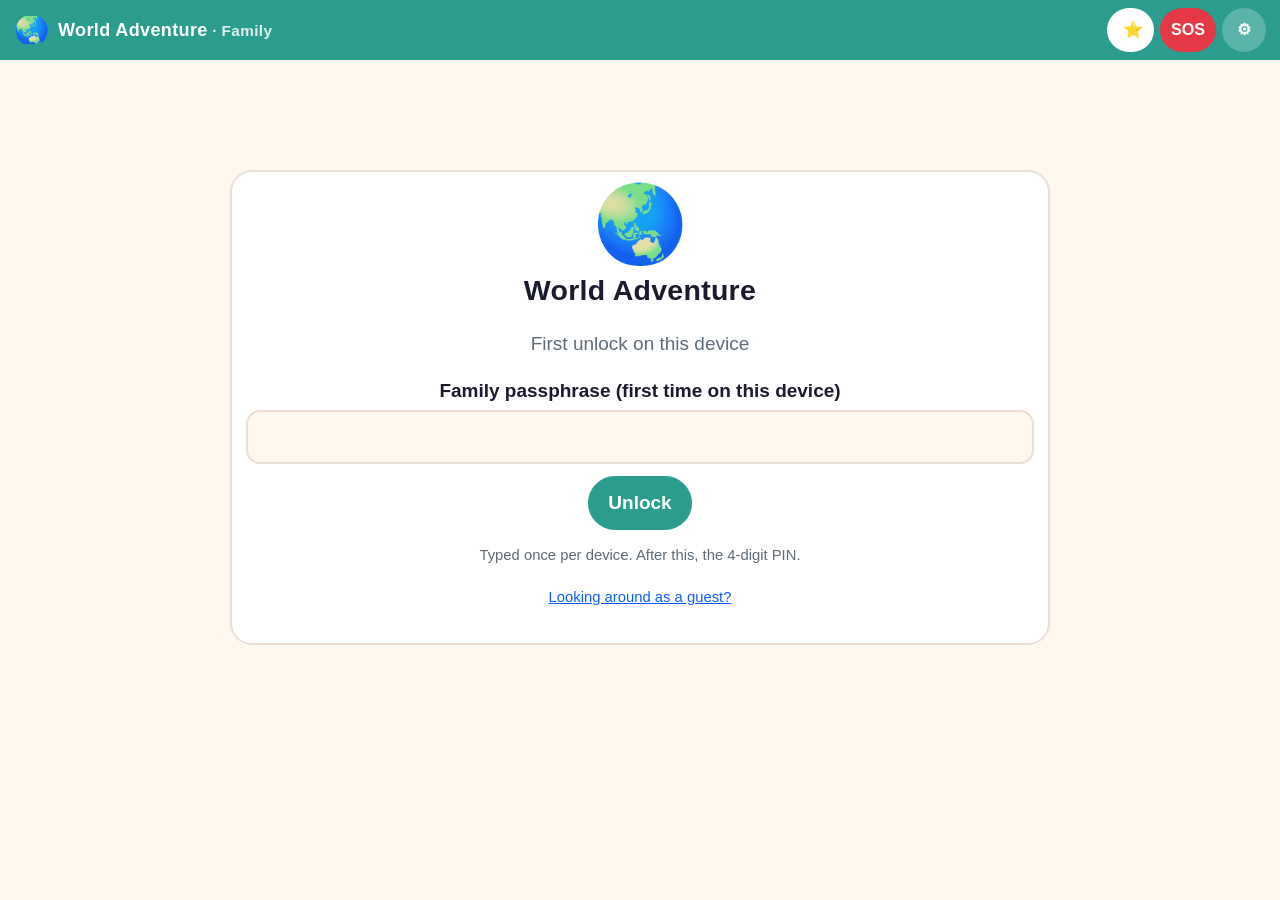
==== commit 0e73df48: "Rename the phone-added documents module to vaultdocs.js The computer's build brings a Tickets screen" ====
--- a/index.html
+++ b/index.html
@@ -15,10 +15,10 @@
 <link rel="stylesheet" href="vendor/maplibre-gl.css">
 <link rel="stylesheet" href="styles.css">
 </head>
-<body data-version="v50" data-built="22 Nov 2026">
+<body data-version="v57" data-built="21 Nov 2026">
 
 <header class="top" id="top">
-  <div class="brand"><span class="logo" aria-hidden="true">🌏</span><span class="stamp">World Adventure<span class="edition" id="top-edition"> · Family</span></span></div>
+  <div class="brand"><span class="logo" aria-hidden="true">🌏</span><span class="stamp"><span class="stamp-name"><span class="w1">World </span>Adventure</span><span class="edition" id="top-edition">Family</span></span></div>
   <div class="top-actions">
     <button class="icon-btn pts" id="btn-points" title="Quests" aria-label="Quests and points"><span id="top-face"></span><span id="top-points">⭐</span></button>
     <button class="icon-btn sos" id="btn-sos" title="SOS" aria-label="SOS: lost kid or emergency">SOS</button>
@@ -36,10 +36,11 @@
       <h1 class="h1">World Adventure</h1>
       <p class="muted" id="unlock-sub">Loading…</p>
       <form id="form-passphrase" class="hidden" autocomplete="off">
-        <label class="label" for="pp">Family passphrase (first time on this device)</label>
+        <label class="label" for="pp" id="pp-label">Family passphrase (first time on this device)</label>
         <input id="pp" type="password" inputmode="text" autocapitalize="none" autocorrect="off" spellcheck="false" class="input" required>
         <button class="btn primary" type="submit">Unlock</button>
-        <p class="tiny muted">Typed once per device. After this, the 4-digit PIN.</p>
+        <p class="tiny muted" id="pp-note">Typed once per device. After this, the 4-digit PIN.</p>
+        <p class="tiny guest-door"><button type="button" class="linkish" id="guest-open">Looking around as a guest?</button> <button type="button" class="linkish hidden" id="guest-pick">Have a guest file instead? Choose it</button><input type="file" id="guest-file" class="hidden" aria-hidden="true" tabindex="-1"></p>
       </form>
       <form id="form-setpin" class="hidden" autocomplete="off">
         <label class="label" for="pin1">Choose a 4-digit PIN for this device</label>
@@ -72,7 +73,6 @@
   <section id="screen-sos" class="screen hidden"></section>
   <section id="screen-protocols" class="screen hidden"></section>
   <section id="screen-vault" class="screen hidden"></section>
-  <section id="screen-tickets" class="screen hidden"></section>
   <section id="screen-settings" class="screen hidden"></section>
   <section id="screen-story" class="screen hidden"></section>
 </main>
@@ -81,7 +81,7 @@
   <button data-screen="home"><span class="ico">🏠</span><span>Home</span></button>
   <button data-screen="map"><span class="ico">🗺️</span><span>Map</span></button>
   <button data-screen="quests"><span class="ico">🏆</span><span>Quests</span><span class="nbadge hidden" id="nav-quests-badge"></span></button>
-  <button data-screen="story"><span class="ico">📖</span><span>Stories</span><span class="nbadge hidden" id="nav-stories-badge"></span></button>
+  <button data-screen="story"><span class="ico">💌</span><span>Postcards</span><span class="nbadge hidden" id="nav-stories-badge"></span></button>
   <button data-screen="where"><span class="ico">🌏</span><span>Where</span></button>
   <button data-screen="book"><span class="ico">📚</span><span>Book</span></button>
 </nav>
@@ -104,7 +104,8 @@
 <script src="quests.js"></script>
 <script src="journal.js"></script>
 <script src="postcard.js"></script>
-<script src="tickets.js"></script>
+<script src="book.js"></script>
+<script src="vaultdocs.js"></script>
 <script src="app.js"></script>
 <script>
   /* The map and the globe, in order, except on a device in light mode (compat.js): it would fetch and compile a megabyte
--- a/styles.css
+++ b/styles.css
@@ -161,7 +161,6 @@
    morning-photo strip; the Book is a one-screen list of compact rows with a coloured icon */
 .tiles.quick { grid-template-columns: repeat(3, minmax(0, 1fr)); margin-top: 0; }
 .tiles.quick.two { grid-template-columns: repeat(2, minmax(0, 1fr)); }
-.tiles.quick.four { grid-template-columns: repeat(2, minmax(0, 1fr)); }   /* parent phones, 22 Nov 2026: Taxi, Call, I'm lost, Tickets */
 .tile.ht.sm { min-height: 0; flex-direction: row; align-items: center; gap: 8px; padding: 10px 12px; }
 .tile.ht.sm .ico { font-size: 1.5em; margin: 0; }
 .tile.ht.sm .tt { font-size: 0.95em; }
@@ -460,7 +459,7 @@
 .maplibregl-ctrl-top-right { top: 44px; }
 
 
-/* journal and pictures (1 Nov 2026): the page, the drawing pad, the story, the viewer */
+/* journal and pictures (1 Nov 2026): the page, the drawing pad, the viewer (the board of postcards has its own section below) */
 .vhidden { position: absolute; left: -1px; top: -1px; width: 1px; height: 1px; opacity: 0; overflow: hidden; pointer-events: none; }
 img.missing { opacity: 0.3; }
 .photo-reminder.done { background: var(--t4); color: var(--t4-ink); }
@@ -482,16 +481,10 @@
 .dr { background: #fff; border-radius: 14px; width: 100%; display: block; border: 2px solid var(--border); }
 .stickers { display: flex; flex-wrap: wrap; gap: 6px; margin: 6px 0; }
 .sticker { display: inline-flex; align-items: center; gap: 4px; background: var(--t1); color: var(--t1-ink); border-radius: 999px; padding: 4px 10px; font-size: 0.82em; font-weight: 800; }
-.story-day { border-left: 6px solid var(--city); scroll-snap-margin-top: 72px; scroll-margin-top: 72px; }   /* a jump to a day (from the globe) lands below the header, not under it */
-.story-head { display: flex; align-items: center; gap: 10px; }
-.story-head .se { font-size: 1.7em; line-height: 1; }
-.story-grid { display: grid; grid-template-columns: repeat(3, minmax(0, 1fr)); gap: 6px; margin: 8px 0; }
-.story-grid button { padding: 0; border: 0; background: transparent; border-radius: 14px; overflow: hidden; }
 .story-page { display: flex; gap: 10px; align-items: flex-start; padding: 8px 0; border-top: 1px solid var(--border); margin-top: 6px; }
 .story-page .av { font-size: 1.8em; line-height: 1; flex: 0 0 auto; }
 .story-page .pt { flex: 1 1 auto; min-width: 0; overflow-wrap: anywhere; }
 .story-page .phbtn { max-width: 70%; margin-top: 6px; }
-.story-empty { opacity: 0.72; }
 .morning-strip { display: flex; gap: 8px; overflow-x: auto; padding: 4px 0; }
 .morning-strip button { flex: 0 0 auto; width: 120px; padding: 0; border: 0; background: transparent; border-radius: 14px; overflow: hidden; }
 .overlay { position: fixed; top: 0; right: 0; bottom: 0; left: 0; z-index: 55; background: var(--bg); overscroll-behavior: none; display: flex; flex-direction: column; }
@@ -508,14 +501,26 @@
 @media (max-width: 360px) { .pad-foot .lbl { display: none; } }
 .pad-wrap { flex: 1 1 auto; min-height: 0; position: relative; background: #fff; }
 .pad-wrap canvas { position: absolute; top: 0; right: 0; bottom: 0; left: 0; width: 100%; height: 100%; touch-action: none; -webkit-user-select: none; user-select: none; -webkit-touch-callout: none; cursor: crosshair; }
-.viewer { position: absolute; top: 0; right: 0; bottom: 0; left: 0; background: #000; display: flex; flex-direction: column; }
-.viewer-img { flex: 1 1 auto; min-height: 0; display: flex; align-items: center; justify-content: center; touch-action: pan-y; }
-.viewer-img img { max-width: 100vw; max-height: 100%; object-fit: contain; }
-.viewer-bar { flex: 0 0 auto; display: flex; align-items: center; gap: 8px; padding: 10px 12px calc(10px + env(safe-area-inset-bottom)); background: #111; color: #fff; }
-.viewer-bar .vi { flex: 1 1 auto; min-width: 0; font-size: 0.85em; font-weight: 700; }
-.viewer-bar button { flex: 0 0 auto; min-width: 48px; min-height: 48px; border-radius: 999px; border: 0; background: rgba(255,255,255,0.15); color: #fff; font-weight: 900; font-size: 1.2em; }
-.viewer-bar button.del { background: var(--red); }
-@media (min-width: 700px) { :root { --fs: 19px; } main { padding: 20px; } #map { height: 70vh; } .tiles { grid-template-columns: repeat(3, minmax(0, 1fr)); } .stamps { grid-template-columns: repeat(4, minmax(0, 1fr)); } .story-grid { grid-template-columns: repeat(4, minmax(0, 1fr)); }
+/* the viewer (17 Nov 2026: for Grandma and Grandpa; buttons that say what they do, arrows on the picture, zoom) */
+.viewer { position: absolute; top: 0; right: 0; bottom: 0; left: 0; background: #000; color: #fff; display: flex; flex-direction: column; }
+.viewer-top { flex: 0 0 auto; display: flex; align-items: center; padding: calc(8px + env(safe-area-inset-top)) 10px 8px 14px; background: #111; }
+.viewer-top .vi { flex: 1 1 auto; min-width: 0; margin-right: 10px; font-size: 0.88em; font-weight: 700; }
+.viewer-img { flex: 1 1 auto; min-height: 0; position: relative; overflow: hidden; display: flex; align-items: center; justify-content: center; touch-action: none; -webkit-user-select: none; user-select: none; }
+.viewer-img img { max-width: 100vw; max-height: 100%; object-fit: contain; -webkit-touch-callout: none; pointer-events: none; }
+.v-nav { position: absolute; top: 50%; width: 52px; height: 68px; margin-top: -34px; padding: 0 0 6px; border: 0; border-radius: 16px; background: rgba(0,0,0,0.5); color: #fff; font-size: 2.3em; font-weight: 900; line-height: 1; }
+.v-nav.prev { left: 6px; } .v-nav.next { right: 6px; }
+.viewer-bar { flex: 0 0 auto; display: flex; align-items: center; justify-content: center; padding: 10px 12px 4px; background: #111; }
+.viewer .v-count { flex: 1 1 0; font-size: 0.9em; font-weight: 800; opacity: 0.85; }
+.viewer-bar::after { content: ""; flex: 1 1 0; }
+.viewer-bar .del + * , .viewer-bar .del { flex: 0 0 auto; }
+.viewer button.txt { flex: 0 0 auto; min-height: 52px; padding: 0 20px; border: 0; border-radius: 999px; background: rgba(255,255,255,0.16); color: #fff; font-size: 1.02em; font-weight: 900; white-space: nowrap; }
+.viewer button.txt.go { background: #fff; color: #111; }
+.viewer button.txt:disabled { opacity: 0.6; }
+.viewer button.del { min-width: 52px; min-height: 52px; margin-left: 10px; border: 0; border-radius: 999px; background: var(--red); color: #fff; font-size: 1.1em; }
+.v-note { flex: 0 0 auto; padding: 4px 12px calc(10px + env(safe-area-inset-bottom)); background: #111; text-align: center; font-size: 0.8em; font-weight: 700; opacity: 0.8; min-height: 1.6em; }
+.pc-days { display: flex; flex-wrap: wrap; margin: 8px -3px 0; }
+.pc-days .day { margin: 3px; }
+@media (min-width: 700px) { :root { --fs: 19px; } main { padding: 20px; } #map { height: 70vh; } .tiles { grid-template-columns: repeat(3, minmax(0, 1fr)); } .stamps { grid-template-columns: repeat(4, minmax(0, 1fr)); }
   #screen-home .tiles:not(.quick) { grid-template-columns: repeat(2, minmax(0, 1fr)); } }   /* Home's pair (Tonight, Next move) fills its row: three columns left a hole beside it */
 #screen-home .tiles:not(.quick) > .tile:only-child { grid-column: 1 / -1; }   /* before the trip "Next move" stands alone: the full row, not a tall half */
 /* ---- other shapes of screen (15 Nov 2026): the kids' tablet and the iPad on their side, a phone turned sideways ----
@@ -551,35 +556,197 @@
 }
 /* long words and web addresses break instead of pushing the page sideways: `overflow-wrap: anywhere` is newer than Chrome 80
    and Safari 15.4, this older spelling does the same there */
-.kv .v, table.t td, .tile.ht .ts, .story-page .pt, .post-text, .cmt .ct, .card-view .cv-words { word-break: break-word; }
+.kv .v, table.t td, .tile.ht .ts, .story-page .pt { word-break: break-word; }
 @media print { .nav, .top, .banner { display: none; } }
-/* Stories (1 Nov 2026 evening): the family feed and its composer. Posts sit inside the day card; the composer and
-   the drawing pad share #overlay. */
+/* ---- Postcards (17 Nov 2026) ----
+   Andy: "go crazy with the postcard idea… a postcard with up to 6 images glued on it… a distinct high quality style from
+   each location, with a little stamp". The Stories tab is now the Postcards board: every post is a card (postcard.js
+   draws it; journal.js lays out the board), with a small panel under it for the reactions and the replies.
+   The lettering is in fonts/ (open licences), loaded only when a card that uses it is on screen. The card keeps its paper
+   colours in dark mode: it is an object, not a page. Its header is sized in units of the card's own width (--u, set by
+   Postcard.fit), so the stamp and the name keep their proportions on every screen. No flex gap, inset, aspect-ratio,
+   min() or clamp() in this section: the kids' tablet reads none of them. */
+@font-face { font-family: "Kalam"; src: url("fonts/kalam.woff2") format("woff2"); font-display: swap; }
+@font-face { font-family: "Handlee"; src: url("fonts/handlee.woff2") format("woff2"); font-display: swap; }
+@font-face { font-family: "Patrick Hand"; src: url("fonts/patrick-hand.woff2") format("woff2"); font-display: swap; }
+@font-face { font-family: "Gochi Hand"; src: url("fonts/gochi-hand.woff2") format("woff2"); font-display: swap; }
+@font-face { font-family: "Bebas Neue"; src: url("fonts/bebas-neue.woff2") format("woff2"); font-display: swap; }
+@font-face { font-family: "Abril Fatface"; src: url("fonts/abril-fatface.woff2") format("woff2"); font-display: swap; }
+@font-face { font-family: "Amatic SC"; font-weight: 700; src: url("fonts/amatic-sc-bold.woff2") format("woff2"); font-display: swap; }
+@font-face { font-family: "Alfa Slab One"; src: url("fonts/alfa-slab-one.woff2") format("woff2"); font-display: swap; }
+@font-face { font-family: "Limelight"; src: url("fonts/limelight.woff2") format("woff2"); font-display: swap; }
+@font-face { font-family: "Playfair Display"; font-style: italic; font-weight: 900; src: url("fonts/playfair-display-black-italic.woff2") format("woff2"); font-display: swap; }
+@font-face { font-family: "Pacifico"; src: url("fonts/pacifico.woff2") format("woff2"); font-display: swap; }
+:root {   /* four hands: Mum and Dad write in 1 and 2, the kids in 3 and 4 (Postcard.handOf) */
+  --hand-1: "Kalam", "Segoe Print", "Bradley Hand", "Comic Sans MS", cursive; --hand-2: "Handlee", "Segoe Print", "Bradley Hand", "Comic Sans MS", cursive;
+  --hand-3: "Patrick Hand", "Comic Sans MS", "Chalkboard SE", cursive; --hand-4: "Gochi Hand", "Comic Sans MS", "Chalkboard SE", cursive;
+}
+.f-bebas { font-family: "Bebas Neue", "Arial Narrow", Impact, sans-serif; text-transform: uppercase; letter-spacing: 0.07em; }
+.f-abril { font-family: "Abril Fatface", Georgia, "Times New Roman", serif; }
+.f-amatic { font-family: "Amatic SC", "Arial Narrow", sans-serif; font-weight: 700; text-transform: uppercase; letter-spacing: 0.05em; }
+.f-alfa { font-family: "Alfa Slab One", Rockwell, Georgia, serif; text-transform: uppercase; letter-spacing: 0.02em; }
+.f-lime { font-family: "Limelight", Georgia, serif; text-transform: uppercase; }
+.f-playfair { font-family: "Playfair Display", Georgia, "Times New Roman", serif; font-style: italic; font-weight: 900; }
+.f-pacifico { font-family: "Pacifico", "Brush Script MT", cursive; }
+
+/* the board */
 .new-story { font-size: 1.15em; min-height: 60px; margin: 6px 0 10px; }
-.post { border-top: 1px solid var(--border); padding: 10px 0 6px; margin-top: 6px; }
-.post-head { display: flex; align-items: center; gap: 8px; }
-.post-head .av { font-size: 1.8em; line-height: 1; }
-.post-head .pmood { font-size: 1.3em; }
-.post-time { margin-left: auto; color: var(--muted); font-size: 0.78em; font-weight: 700; }
-.post-q { font-size: 0.8em; color: var(--muted); font-weight: 700; margin-top: 4px; }
-.post-text { white-space: pre-wrap; overflow-wrap: anywhere; margin-top: 4px; font-size: 1.05em; }
-.post-grid { display: grid; grid-template-columns: repeat(3, minmax(0, 1fr)); gap: 6px; margin: 8px 0; }
-.post-grid.one { grid-template-columns: minmax(0, 70%); }
-.post-grid button { padding: 0; border: 0; background: transparent; border-radius: 14px; overflow: hidden; }
-.reacts { display: flex; flex-wrap: wrap; gap: 6px; margin-top: 6px; }
-.react { background: var(--pale); border-radius: 999px; padding: 4px 10px; font-weight: 800; }
-.cmts { margin-top: 6px; }
-.cmt { display: flex; gap: 8px; align-items: flex-start; margin-top: 6px; font-size: 0.95em; }
-.cmt .av { font-size: 1.4em; line-height: 1; flex: 0 0 auto; }
-.cmt .ct { flex: 1 1 auto; min-width: 0; overflow-wrap: anywhere; }
-.cmt .phbtn { max-width: 120px; margin-top: 4px; }
-.cmt .xdel { border: 0; background: transparent; min-width: 40px; min-height: 40px; flex: 0 0 auto; }
-.post-foot { display: flex; gap: 6px; flex-wrap: wrap; align-items: center; margin-top: 8px; }
-.post-foot .quick { min-width: 48px; min-height: 48px; font-size: 1.4em; border-radius: 999px; border: 2px solid transparent; background: var(--pale); }
-.post-foot .quick.on { border-color: var(--city); }
-.post-foot .del { margin-left: auto; }
+.pc-mail { display: flex; align-items: center; width: 100%; text-align: left; border: 0; background: var(--t1); color: var(--t1-ink); border-radius: 18px; padding: 10px 14px; font-weight: 900; margin: 8px 0 4px; min-height: 56px; }
+.pc-mail .e { font-size: 1.9em; line-height: 1; margin-right: 12px; animation: bob 2.4s ease-in-out infinite; }
+.pc-mail small { display: block; font-weight: 700; opacity: 0.85; }
+.pc-album { margin: 6px calc(-1 * var(--pad)) 0; padding: 8px var(--pad) 6px; overflow-x: auto; white-space: nowrap; scrollbar-width: none; -webkit-overflow-scrolling: touch; }
+.pc-album::-webkit-scrollbar { display: none; }
+.pc-album-h { font-size: 0.78em; font-weight: 800; color: var(--muted); text-transform: uppercase; letter-spacing: 0.06em; margin: 12px 0 0; }
+.pc-album button { position: relative; display: inline-block; vertical-align: top; width: 62px; margin: 0 10px 0 0; padding: 0; border: 0; background: transparent; }
+.pc-stamp { display: block; }
+.pc-album .pc-stamp { width: 62px; height: 76px; filter: drop-shadow(0 1px 2px rgba(0,0,0,0.3)); transform: rotate(-2deg); }
+.pc-album button:nth-child(even) .pc-stamp { transform: rotate(2.5deg); }
+.pc-album button.none .pc-stamp { filter: grayscale(1); opacity: 0.32; }
+.pc-album .cnt { position: absolute; right: -6px; top: -5px; min-width: 22px; padding: 1px 6px; border-radius: 999px; background: var(--red); color: #fff; font-size: 0.7em; font-weight: 900; line-height: 1.5; text-align: center; }
+.pc-day { display: flex; align-items: center; margin: 26px 0 14px; scroll-margin-top: 72px; }
+.pc-day::before, .pc-day::after { content: ""; flex: 1 1 0; border-top: 2px dashed var(--border); }
+.pc-day .lbl { flex: 0 1 auto; margin: 0 12px; text-align: center; font-weight: 900; line-height: 1.25; }
+.pc-day .lbl small { display: block; font-size: 0.76em; font-weight: 700; color: var(--muted); }
+.pc-dayx { text-align: center; margin: -8px 0 12px; font-size: 0.82em; font-weight: 700; color: var(--muted); }
+.pc-dayx .sticker { margin: 3px 2px; }
+.pc-loose { margin: 0 0 18px; padding: 10px 6px 4px; text-align: center; }
+.pc-loose .cap { font-size: 0.78em; font-weight: 800; color: var(--muted); margin-top: 6px; }
+.pc-loose button { display: inline-block; width: 84px; height: 84px; margin: 0 5px 8px; padding: 4px; border: 0; background: #fff; box-shadow: 0 1px 2px rgba(0,0,0,0.3), 0 4px 10px rgba(0,0,0,0.16); transform: rotate(-3deg); }
+.pc-loose button:nth-child(even) { transform: rotate(2.5deg); }
+.pc-loose img { width: 100%; height: 100%; object-fit: cover; display: block; background: #EDE7DD; border-radius: 0; }
+.pc-add { text-align: center; margin: -8px 0 4px; }
+.pc-empty { text-align: center; padding: 30px 10px; color: var(--muted); font-weight: 700; }
+.pc-empty .e { font-size: 4em; line-height: 1.1; }
+
+/* the card */
+.pcard { margin: 0 0 30px; }
+.pc-paper { position: relative; padding: 7px; border-radius: 5px; background: var(--acc); box-shadow: 0 1px 2px rgba(0,0,0,0.22), 0 10px 24px rgba(60,40,10,0.24); }
+.pc-in { position: relative; overflow: hidden; border-radius: 2px; background-color: var(--paper); color: var(--ink); box-shadow: inset 0 0 46px rgba(120,90,40,0.09); }
+.pc-new { position: absolute; z-index: 3; left: -9px; top: -11px; padding: 3px 13px 2px; border-radius: 4px; background: var(--red); color: #fff; font-size: 0.82em; font-weight: 900; letter-spacing: 0.1em; text-transform: uppercase; transform: rotate(-9deg); box-shadow: 0 2px 5px rgba(0,0,0,0.3); animation: pc-new 2.2s ease-in-out infinite; }
+@keyframes pc-new { 0%, 100% { transform: rotate(-9deg) scale(1); } 50% { transform: rotate(-6deg) scale(1.08); } }
+.pc-top { display: flex; justify-content: space-between; align-items: flex-start; padding: 0.85em 0.55em 0 0.95em; font-size: calc(var(--u, 3.2px) * 5); }
+.pc-title { flex: 1 1 auto; min-width: 0; padding-top: 0.3em; }
+.pc-hello { display: block; font: 800 0.72em/1.25 -apple-system, "Segoe UI", Roboto, sans-serif; letter-spacing: 0.14em; text-transform: uppercase; color: var(--acc2); }
+.pc-name { display: inline-block; vertical-align: top; margin-top: 0.1em; line-height: 1.02; color: var(--acc); }
+.pc-seal { display: inline-block; vertical-align: top; margin: 0.34em 0 0 0.45em; padding: 0.2em 0.2em 0.16em; border-radius: 0.2em; background: var(--acc); color: #fff; font: 700 0.86em/1.1 "Noto Serif CJK JP", "Noto Serif JP", "Hiragino Mincho ProN", "Yu Mincho", "Noto Sans CJK JP", "Noto Sans JP", "Hiragino Sans", "Yu Gothic", serif; transform: rotate(-5deg); opacity: 0.93; }
+.pc-seal i { display: block; font-style: normal; text-align: center; }
+.pc-post { position: relative; flex: 0 0 auto; width: 7.2em; height: 5.9em; }
+.pc-post .pc-stamp { position: absolute; right: 0; top: 0; width: 4.5em; height: 5.49em; transform: rotate(3deg); filter: drop-shadow(0 1px 1.5px rgba(0,0,0,0.38)); }
+.pc-mark { position: absolute; left: 0; top: 1.2em; width: 7.6em; height: 4.4em; color: rgba(38,38,84,0.62); transform: rotate(-9deg); pointer-events: none; }
+.pc-photos { position: relative; height: 0; margin-top: 0.4em; }
+.pc-ph { position: absolute; display: block; margin: 0; padding: 0; border: 0; border-radius: 1px; background: #fff; box-shadow: 0 1px 2px rgba(0,0,0,0.32), 0 5px 12px rgba(0,0,0,0.2); cursor: pointer; -webkit-tap-highlight-color: transparent; }
+.pc-ph::before { content: "📷"; position: absolute; left: 0; right: 0; top: 50%; margin-top: -0.7em; text-align: center; font-size: 1.6em; line-height: 1.4; opacity: 0.25; }
+.pc-ph img { position: absolute; left: 5px; top: 5px; width: calc(100% - 10px); height: calc(100% - 10px); object-fit: cover; display: block; background: #EDE7DD; }
+.pc-ph img:not([src]), .pc-loose img:not([src]), .tile-print img:not([src]) { visibility: hidden; }   /* not loaded (yet, or let go when far off screen): the placeholder shows, not the browser's broken-picture mark */
+.pc-ph img.missing { opacity: 0; }
+.pc-ph.dr { background: #FFFEFA; }
+.pc-ph.art { cursor: default; overflow: visible; }
+.pc-ph.art::before { content: none; }
+.pc-ph.art svg { position: absolute; left: 5px; top: 5px; width: calc(100% - 10px); height: calc(100% - 10px); display: block; }
+.pc-ph.dr::before { content: "🖍️"; }
+.pc-ph.dr img { object-fit: contain; background: #fff; }
+.pc-ph:active { filter: brightness(0.92); }
+.pc-tp { position: absolute; top: -0.5em; width: 3.3em; height: 1.1em; margin-left: -1.65em; font-size: calc(var(--u, 3.2px) * 5); background-color: var(--tape); background-image: linear-gradient(90deg, rgba(255,255,255,0.28) 0, rgba(255,255,255,0.28) 12%, transparent 12%, transparent 88%, rgba(255,255,255,0.28) 88%); box-shadow: 0 1px 1px rgba(0,0,0,0.14);
+  -webkit-clip-path: polygon(0 0, 4% 25%, 0 50%, 4% 75%, 0 100%, 100% 100%, 96% 75%, 100% 50%, 96% 25%, 100% 0); clip-path: polygon(0 0, 4% 25%, 0 50%, 4% 75%, 0 100%, 100% 100%, 96% 75%, 100% 50%, 96% 25%, 100% 0); }
+.pc-cn { position: absolute; width: 0.85em; height: 0.85em; font-size: calc(var(--u, 3.2px) * 5); background: var(--acc); }
+.pc-cn.c1 { left: -2px; top: -2px; -webkit-clip-path: polygon(0 0, 100% 0, 0 100%); clip-path: polygon(0 0, 100% 0, 0 100%); }
+.pc-cn.c2 { right: -2px; top: -2px; -webkit-clip-path: polygon(0 0, 100% 0, 100% 100%); clip-path: polygon(0 0, 100% 0, 100% 100%); }
+.pc-cn.c3 { left: -2px; bottom: -2px; -webkit-clip-path: polygon(0 0, 0 100%, 100% 100%); clip-path: polygon(0 0, 0 100%, 100% 100%); }
+.pc-cn.c4 { right: -2px; bottom: -2px; -webkit-clip-path: polygon(100% 0, 100% 100%, 0 100%); clip-path: polygon(100% 0, 100% 100%, 0 100%); }
+.pc-pin { position: absolute; left: 50%; top: -0.42em; width: 0.95em; height: 0.95em; margin-left: -0.47em; border-radius: 50%; font-size: calc(var(--u, 3.2px) * 5); background: var(--acc); background-image: radial-gradient(circle at 34% 30%, rgba(255,255,255,0.95) 0, rgba(255,255,255,0.95) 9%, rgba(255,255,255,0) 34%); box-shadow: 0 2px 2px rgba(0,0,0,0.38); }
+.pc-msg { padding: 10px 14px 2px; font-family: var(--hand); font-size: 1.34em; line-height: 1.5; }
+.hw1 .pc-msg { font-size: 1.24em; } .hw2 .pc-msg { font-size: 1.3em; } .hw4 .pc-msg { font-size: 1.2em; }   /* the four hands are drawn at different sizes: evened out here */
+.pc-dear { color: var(--acc); }
+/* the composer's "Dear ____,": a box to type another name in, exactly as wide as the name (its hidden twin .sz sets the width) */
+.pc-to { position: relative; display: inline-grid; vertical-align: baseline; max-width: 100%; }
+.pc-to > .sz, .pc-to > input { grid-area: 1 / 1; min-width: 0; font: inherit; padding: 0 2px; }
+.pc-to .sz { visibility: hidden; white-space: pre; overflow: hidden; }
+.pc-to input { width: 100%; margin: 0; border: 0; border-bottom: 2px dashed var(--acc); border-radius: 0; outline: none; background: transparent; color: inherit; -webkit-appearance: none; appearance: none; }
+.pc-to input:focus { border-bottom-style: solid; background: rgba(255,255,255,0.65); }
+.pc-to input::placeholder { color: var(--acc); opacity: 0.45; }
+.pc-to .pc-to-pen { position: absolute; right: -0.9em; top: -0.75em; padding: 0; font-size: 0.6em; line-height: 1; font-style: normal; }   /* a pencil on the corner of the name: inside the label, so a tap on it lands in the box */
+.pc-q { color: var(--acc2); font-size: 0.86em; line-height: 1.4; margin: 2px 0; }
+.pc-q::before { content: "“"; } .pc-q::after { content: "”"; }
+.pc-text { white-space: pre-wrap; overflow-wrap: anywhere; word-break: break-word; background-image: linear-gradient(to bottom, transparent, transparent calc(1.5em - 1px), rgba(0,0,0,0.11) calc(1.5em - 1px)); background-size: 100% 1.5em; }
+.pc-sign { text-align: right; color: var(--acc); font-size: 1.1em; padding: 4px 2px 0 0; }
+.pc-sign .face { font-size: 1.05em; margin-left: 4px; font-family: -apple-system, "Segoe UI", Roboto, sans-serif; }
+.pc-sign .pc-mood { margin-left: 4px; }
+.pc-foot { display: flex; flex-wrap: wrap; margin: 8px 14px 0; padding: 7px 0 10px; border-top: 1px dashed rgba(0,0,0,0.18); color: var(--acc2); font: 800 0.64em/1.6 -apple-system, "Segoe UI", Roboto, sans-serif; letter-spacing: 0.07em; text-transform: uppercase; }
+.pc-foot span { white-space: nowrap; margin-right: 1.3em; }
+/* a wide screen (Postcard.fit adds pc-wide): the classic postcard, pictures on the left, the words and the stamp on the right */
+.pc-wide .pc-paper .pc-in { display: grid; grid-template-columns: 54% 46%; grid-template-rows: auto 1fr auto; }
+.pc-wide .pc-paper .pc-top { grid-column: 2; grid-row: 1; }
+.pc-wide .pc-paper .pc-photos, .pc-wide .pc-paper #c-photos { grid-column: 1; grid-row: 1 / span 2; align-self: center; margin: 6px 0; }
+.pc-wide .pc-paper .pc-msg { grid-column: 2; grid-row: 2; border-left: 1px solid rgba(0,0,0,0.13); margin: 8px 0 0; }
+.pc-wide .pc-paper .pc-foot { grid-column: 1 / -1; grid-row: 3; }
+
+/* each place: its frame, the faint pattern on its paper, and a flourish on its name */
+.th-tokyo { background: linear-gradient(135deg, #F0447F, #D7263D); }
+.th-tokyo .pc-in { background-image: url("data:image/svg+xml,%3Csvg xmlns='http://www.w3.org/2000/svg' width='40' height='20' viewBox='0 0 40 20'%3E%3Ccircle cx='20' cy='0' r='20' fill='%23FFF8F4'/%3E%3Cg fill='none' stroke='%23F0447F' stroke-opacity='0.2'%3E%3Ccircle cx='20' cy='0' r='19'/%3E%3Ccircle cx='20' cy='0' r='13'/%3E%3Ccircle cx='20' cy='0' r='7'/%3E%3C/g%3E%3Ccircle cx='0' cy='10' r='20' fill='%23FFF8F4'/%3E%3Cg fill='none' stroke='%23F0447F' stroke-opacity='0.2'%3E%3Ccircle cx='0' cy='10' r='19'/%3E%3Ccircle cx='0' cy='10' r='13'/%3E%3Ccircle cx='0' cy='10' r='7'/%3E%3C/g%3E%3Ccircle cx='40' cy='10' r='20' fill='%23FFF8F4'/%3E%3Cg fill='none' stroke='%23F0447F' stroke-opacity='0.2'%3E%3Ccircle cx='40' cy='10' r='19'/%3E%3Ccircle cx='40' cy='10' r='13'/%3E%3Ccircle cx='40' cy='10' r='7'/%3E%3C/g%3E%3Ccircle cx='20' cy='20' r='20' fill='%23FFF8F4'/%3E%3Cg fill='none' stroke='%23F0447F' stroke-opacity='0.2'%3E%3Ccircle cx='20' cy='20' r='19'/%3E%3Ccircle cx='20' cy='20' r='13'/%3E%3Ccircle cx='20' cy='20' r='7'/%3E%3C/g%3E%3C/svg%3E"); }
+.th-tokyo .pc-name { letter-spacing: 0.16em; color: #27264A; }
+.th-nagoya { background: repeating-linear-gradient(45deg, #D9480F 0, #D9480F 12px, #E9A23B 12px, #E9A23B 16px); }
+.th-nagoya .pc-in { background-image: url("data:image/svg+xml,%3Csvg xmlns='http://www.w3.org/2000/svg' width='28' height='28' viewBox='0 0 28 28'%3E%3Cg fill='none' stroke='%23D9480F' stroke-opacity='0.13'%3E%3Ccircle cx='14' cy='14' r='14'/%3E%3Ccircle cx='0' cy='0' r='14'/%3E%3Ccircle cx='28' cy='0' r='14'/%3E%3Ccircle cx='0' cy='28' r='14'/%3E%3Ccircle cx='28' cy='28' r='14'/%3E%3C/g%3E%3C/svg%3E"); }
+.th-nagoya .pc-name { text-shadow: 0.05em 0.05em 0 rgba(233,162,59,0.55); }
+.th-vancouver { background: linear-gradient(180deg, #0C8F9C, #0B5D57); }
+.th-vancouver .pc-in { background-image: url("data:image/svg+xml,%3Csvg xmlns='http://www.w3.org/2000/svg' width='64' height='56' viewBox='0 0 64 56'%3E%3Cg fill='%230B5D57' fill-opacity='0.085'%3E%3Cpath d='M14 8l5 7h-3l5 7h-4v4h-6v-4h-4l5-7h-3Z'/%3E%3Cpath d='M46 32l4 6h-2.500l4 6h-3.500v3h-4v-3h-3.500l4-6h-2.500Z'/%3E%3C/g%3E%3C/svg%3E"); }
+.th-whistler { background: #1E88C7; background-image: radial-gradient(circle, #fff 1.2px, rgba(255,255,255,0) 1.7px); background-size: 10px 10px; }
+.th-whistler .pc-in { background-image: url("data:image/svg+xml,%3Csvg xmlns='http://www.w3.org/2000/svg' width='64' height='64' viewBox='0 0 64 64'%3E%3Cg stroke='%231E88C7' stroke-opacity='0.2' stroke-width='1.2' stroke-linecap='round'%3E%3Cpath d='M16 8v16M9.100 12l13.800 8M9.100 20l13.800-8'/%3E%3Cpath d='M48 38v12M42.800 41l10.400 6M42.800 47l10.400-6'/%3E%3C/g%3E%3Cg fill='%231E88C7' fill-opacity='0.2'%3E%3Ccircle cx='44' cy='12' r='1.500'/%3E%3Ccircle cx='18' cy='48' r='1.500'/%3E%3Ccircle cx='58' cy='58' r='1'/%3E%3C/g%3E%3C/svg%3E"); }
+.th-whistler .pc-name { text-shadow: 0 -0.07em 0 #fff, 0.04em 0.05em 0 rgba(30,136,199,0.35); }
+.th-toronto .pc-in { background-image: url("data:image/svg+xml,%3Csvg xmlns='http://www.w3.org/2000/svg' width='72' height='72' viewBox='0 0 72 72'%3E%3Cg fill='%23D52B1E' fill-opacity='0.075'%3E%3Cpath d='M12 1l2 5 3-1.5-1 5.5 4.5-1.5-1 3L23 13l-5 3 1 3-6-1v5h-2v-5l-6 1 1-3-5-3 3.5-1.5-1-3L8 10 7 4.5 10 6Z' transform='translate(8 8) rotate(-14 12 12)'/%3E%3Cpath d='M12 1l2 5 3-1.5-1 5.5 4.5-1.5-1 3L23 13l-5 3 1 3-6-1v5h-2v-5l-6 1 1-3-5-3 3.5-1.5-1-3L8 10 7 4.5 10 6Z' transform='translate(44 42) rotate(18 12 12) scale(0.8)'/%3E%3C/g%3E%3C/svg%3E"); outline: 1px dashed rgba(255,255,255,0.95); outline-offset: 2px; }
+.th-toronto .pc-name::after { content: ""; display: inline-block; width: 0.46em; height: 0.46em; margin-left: 0.14em; vertical-align: 0.16em; background: url("data:image/svg+xml,%3Csvg xmlns='http://www.w3.org/2000/svg' width='24' height='24' viewBox='0 0 24 24'%3E%3Cpath d='M12 1l2 5 3-1.5-1 5.5 4.5-1.5-1 3L23 13l-5 3 1 3-6-1v5h-2v-5l-6 1 1-3-5-3 3.5-1.5-1-3L8 10 7 4.5 10 6Z' fill='%23D52B1E'/%3E%3C/svg%3E") center / contain no-repeat; }
+.th-newyork { background: #17161C; background: repeating-conic-gradient(#17161C 0 25%, #F7BE28 0 50%) 0 0 / 14px 14px; }
+.th-newyork .pc-in { background-image: repeating-linear-gradient(90deg, rgba(0,0,0,0.035) 0, rgba(0,0,0,0.035) 1px, transparent 1px, transparent 14px); }
+.th-newyork .pc-name { background-image: linear-gradient(transparent 56%, #F7BE28 56%, #F7BE28 92%, transparent 92%); padding: 0 0.12em; margin-left: -0.12em; }
+.th-montreal .pc-in { background-image: url("data:image/svg+xml,%3Csvg xmlns='http://www.w3.org/2000/svg' width='44' height='44' viewBox='0 0 44 44'%3E%3Cpath d='M22 0L44 22L22 44L0 22Z' fill='none' stroke='%235B2A9D' stroke-opacity='0.1'/%3E%3Ccircle cx='22' cy='22' r='1.800' fill='%23A47B12' fill-opacity='0.3'/%3E%3Ccircle cx='0' cy='0' r='1.800' fill='%23A47B12' fill-opacity='0.3'/%3E%3Ccircle cx='44' cy='0' r='1.800' fill='%23A47B12' fill-opacity='0.3'/%3E%3Ccircle cx='0' cy='44' r='1.800' fill='%23A47B12' fill-opacity='0.3'/%3E%3Ccircle cx='44' cy='44' r='1.800' fill='%23A47B12' fill-opacity='0.3'/%3E%3C/svg%3E"); box-shadow: 0 0 0 1.5px #D1A930, inset 0 0 46px rgba(120,90,40,0.09); }
+.th-montreal .pc-hello { font-style: italic; font-family: Georgia, "Times New Roman", serif; font-weight: 700; text-transform: none; letter-spacing: 0.03em; font-size: 0.92em; }
+.th-montreal .pc-cn { background: #B8901E; }
+.th-brisbane { background: repeating-linear-gradient(-45deg, #4F8A10 0, #4F8A10 10px, #F2B705 10px, #F2B705 20px); }
+.th-brisbane .pc-in { background-image: radial-gradient(circle, rgba(242,159,5,0.2) 1.5px, rgba(242,159,5,0) 2px); background-size: 16px 16px; }
+.th-cairns { background: linear-gradient(135deg, #18B5B0, #06957B 60%, #FF7A6B); }
+.th-cairns .pc-in { background-image: url("data:image/svg+xml,%3Csvg xmlns='http://www.w3.org/2000/svg' width='40' height='14' viewBox='0 0 40 14'%3E%3Cpath d='M0 7q5-5 10 0t10 0t10 0t10 0' fill='none' stroke='%2306957B' stroke-opacity='0.16' stroke-width='1.2'/%3E%3C/svg%3E"); }
+.th-townsville, .th-home { background: linear-gradient(135deg, #F29F45, #1B7F78); }
+.th-townsville .pc-in, .th-home .pc-in { background-image: repeating-linear-gradient(135deg, rgba(217,106,20,0.065) 0, rgba(217,106,20,0.065) 2px, transparent 2px, transparent 12px); }
+.th-brisbane .pc-name, .th-cairns .pc-name, .th-townsville .pc-name, .th-home .pc-name, .th-world .pc-name { line-height: 1.35; margin-top: -0.12em; text-shadow: 0.06em 0.06em 0 rgba(242,183,5,0.5); }
+.th-air { background: repeating-linear-gradient(-45deg, #D62839 0, #D62839 9px, #fff 9px, #fff 18px, #1D4ED8 18px, #1D4ED8 27px, #fff 27px, #fff 36px); }
+.th-air .pc-in { background-color: #EAF4FF; background-image: url("data:image/svg+xml,%3Csvg xmlns='http://www.w3.org/2000/svg' width='120' height='70' viewBox='0 0 120 70'%3E%3Cg fill='%23fff' fill-opacity='0.9'%3E%3Cellipse cx='30' cy='22' rx='16' ry='6'/%3E%3Ccircle cx='24' cy='18' r='7'/%3E%3Ccircle cx='34' cy='15' r='8.500'/%3E%3Cellipse cx='90' cy='54' rx='13' ry='5'/%3E%3Ccircle cx='86' cy='51' r='5.500'/%3E%3Ccircle cx='94' cy='48.500' r='7'/%3E%3C/g%3E%3C/svg%3E"); }
+.th-air .pc-title::after { content: "PAR AVION · BY AIR MAIL"; display: inline-block; margin-top: 0.5em; padding: 0.32em 0.7em; border-radius: 0.22em; background: #1D4ED8; color: #fff; font: 800 0.5em/1.2 -apple-system, "Segoe UI", Roboto, sans-serif; letter-spacing: 0.12em; }
+.th-air .pc-tp { background-image: repeating-linear-gradient(-45deg, #D62839 0, #D62839 4px, #fff 4px, #fff 8px, #1D4ED8 8px, #1D4ED8 12px, #fff 12px, #fff 16px); }
+.th-tokyo .pc-tp { background-image: radial-gradient(circle, rgba(255,255,255,0.75) 1.4px, rgba(255,255,255,0) 1.8px); background-size: 7px 7px; }
+.th-world .pc-in { background-image: radial-gradient(circle, rgba(31,131,119,0.16) 1.2px, rgba(31,131,119,0) 1.7px); background-size: 14px 14px; }
+
+/* the panel under a card: reactions, replies, write back */
+.pc-panel { position: relative; margin: -3px 6px 0; padding: 12px 8px 12px; background: var(--card); border: 2px solid var(--border); border-top: 0; border-radius: 0 0 20px 20px; }
+.pc-rx { display: flex; flex-wrap: wrap; margin: 0 -2px; }
+.rx { flex: 1 1 0; max-width: 104px; display: inline-flex; align-items: center; justify-content: center; min-width: 46px; min-height: 48px; margin: 2px; padding: 0 4px; border-radius: 999px; border: 2px solid var(--border); background: var(--card); color: var(--text); font-size: 1.3em; line-height: 1; -webkit-tap-highlight-color: transparent; }
+.rx .n { margin-left: 5px; font-size: 0.62em; font-weight: 900; }
+.rx.on { border-color: var(--city); background: var(--pale); }
+.pc-who { margin: 4px 4px 0; font-size: 0.8em; font-weight: 700; color: var(--muted); }
+.pc-cmts { margin-top: 6px; }
+.pc-cmt { display: flex; align-items: flex-start; margin-top: 8px; }
+.pc-cmt > .face { flex: 0 0 auto; font-size: 1.5em; margin: 4px 8px 0 2px; }
+.pc-cmt .bub { flex: 1 1 auto; min-width: 0; padding: 7px 12px 8px; border-radius: 4px 16px 16px 16px; background: var(--pale); overflow-wrap: anywhere; word-break: break-word; }
+.pc-cmt .bub b { display: block; font-size: 0.78em; color: var(--muted); }
+.pc-cmt .phbtn { max-width: 130px; margin-top: 6px; }
+.pc-cmt .xdel { flex: 0 0 auto; min-width: 40px; min-height: 40px; border: 0; background: transparent; }
+.pc-say { display: block; width: 100%; min-height: 50px; margin-top: 10px; padding: 0 18px; border-radius: 999px; border: 2px solid var(--border); background: var(--bg); color: var(--muted); font-weight: 800; text-align: left; }
+.pc-tools { display: flex; flex-wrap: wrap; align-items: center; margin-top: 4px; }
+.pc-tools .btn { margin-right: 8px; }
+.pc-tools .del { margin-left: auto; margin-right: 0; }
+.pc-seen { margin: 8px 4px 0; font-size: 0.8em; font-weight: 800; color: var(--c-home); }
+/* Grandma and Grandpa's phone: bigger targets, and the one thing to do is a filled button */
+html[data-role="grand"] .rx { min-width: 50px; min-height: 58px; font-size: 1.55em; }
+html[data-role="grand"] .pc-tools { justify-content: center; margin-top: 8px; }
+html[data-role="grand"] .pc-tools .btn { margin: 0; border-color: var(--border); color: var(--muted); }
+html[data-role="grand"] .pc-say { min-height: 58px; background: var(--city); border-color: var(--city); color: #fff; text-align: center; font-size: 1.08em; font-weight: 900; }
+
+/* Home's tile: the newest card's picture as a little print */
+.tile.has-print { position: relative; padding-right: 104px; }
+.tile-print { position: absolute; right: 14px; top: 50%; width: 76px; height: 76px; margin-top: -38px; padding: 4px; background: #fff; box-shadow: 0 1px 2px rgba(0,0,0,0.3), 0 4px 10px rgba(0,0,0,0.18); transform: rotate(5deg); }
+.tile-print img { width: 100%; height: 100%; object-fit: cover; display: block; border-radius: 0; background: #EDE7DD; }
+
+/* the composer. A new postcard is written on the card itself (.pc-paper.edit); a reply keeps the plain page. Both share #overlay with the drawing pad. */
 .composer { height: 100vh; height: 100dvh; display: flex; flex-direction: column; }
-.cbar { align-items: center; }
+.cbar { align-items: center; flex-wrap: nowrap; }   /* one line: a long title is cut short, the Post button never drops under it */
 .cbar .ctitle { flex: 1 1 auto; font-weight: 900; font-size: 1.05em; min-width: 0; overflow: hidden; text-overflow: ellipsis; white-space: nowrap; }
 .cbar .done { flex: 0 0 auto; width: auto; padding: 0 20px; background: var(--city); color: var(--city-ink); font-weight: 900; }
 .cbar .done:disabled { opacity: 0.45; }
@@ -589,33 +756,25 @@
 .chip.prompt { display: block; width: 100%; text-align: left; font-size: 0.95em; padding: 10px 14px; margin: 6px 0 0; border: 2px dashed var(--border); background: var(--card); color: var(--text); }
 .chip.prompt.on { border-color: var(--city); border-style: solid; background: var(--pale); }
 .quote { background: var(--pale); border-radius: 14px; padding: 8px 12px; margin: 6px 0; font-size: 0.95em; }
-.emoji-bar { display: flex; gap: 6px; overflow-x: auto; padding: 8px 0; touch-action: manipulation; user-select: none; -webkit-user-select: none; scrollbar-width: none; }
-.emoji-bar button { flex: 0 0 auto; width: 52px; height: 52px; font-size: 1.7em; border: 0; border-radius: 14px; background: var(--card); line-height: 1; }
-.cmedia { display: flex; gap: 10px; flex-wrap: wrap; margin: 6px 0; }
-.cmedia .th { position: relative; width: 30%; }
+.emoji-bar { display: flex; overflow-x: auto; padding: 8px 0; touch-action: manipulation; user-select: none; -webkit-user-select: none; scrollbar-width: none; }
+.emoji-bar button { flex: 0 0 auto; width: 52px; height: 52px; margin-right: 6px; font-size: 1.7em; border: 0; border-radius: 14px; background: var(--card); line-height: 1; }
+.cmedia { display: flex; flex-wrap: wrap; margin: 6px 0; }
+.cmedia .th { position: relative; width: 30%; margin: 0 10px 10px 0; }
 .cmedia .rm { position: absolute; top: -6px; right: -6px; min-width: 40px; min-height: 40px; border-radius: 999px; background: var(--red); color: #fff; border: 0; font-weight: 900; }
-/* postcards (1 Nov 2026): the preview modal */
-.pc-preview img { width: 100%; aspect-ratio: 3 / 2; border-radius: 12px; box-shadow: 0 8px 24px rgba(0,0,0,0.25); display: block; margin: 8px 0; background: #FFF8EE; }
-.pc-words { white-space: pre-wrap; margin: 8px 0; }
-/* 2 Nov 2026: the picker strip, one thumbnail per picture in the story */
-.pc-pick { display: flex; gap: 8px; overflow-x: auto; padding: 4px 2px; margin: 4px 0; }
-.pc-pick button { flex: 0 0 76px; width: 76px; height: 76px; padding: 0; border: 3px solid transparent; border-radius: 16px; background: var(--pale); overflow: hidden; }
-.pc-pick button.on { border-color: var(--city); }
-.pc-pick button img { width: 100%; height: 100%; object-fit: cover; border-radius: 12px; display: block; }
-.pc-pick[data-locked] button { opacity: 0.55; }
-.pc-pick[data-locked] button.on { opacity: 1; }
-/* Grandma and Grandpa's feed is postcards (3 Nov 2026): the card in the feed, and the large view with the words under it */
-.pc-post { padding-top: 12px; }
-.pc-open { display: block; width: 100%; padding: 0; border: 0; background: transparent; color: inherit; text-align: left; font: inherit; }
-.pc-feed { width: 100%; aspect-ratio: 3 / 2; display: block; border-radius: 12px; background: #FFF8EE; box-shadow: 0 6px 18px rgba(0,0,0,0.28); }
-.pc-from { display: block; margin: 7px 2px 0; font-size: 0.85em; font-weight: 800; color: var(--muted); }
-.card-view .viewer-img { flex: 0 1 auto; padding: 8px 0; }
-.card-view .viewer-img img { width: 100vw; max-width: 100vw; aspect-ratio: 3 / 2; object-fit: contain; }
-.card-view .cv-words { flex: 1 1 auto; min-height: 0; overflow: auto; padding: 12px 16px; color: #fff; white-space: pre-wrap; overflow-wrap: anywhere; font-size: 1.1em; line-height: 1.45; }
-.card-view .viewer-bar button.txt { padding: 0 14px; font-size: 0.9em; font-weight: 800; white-space: nowrap; }
-.card-view .viewer-img img.tap { cursor: pointer; }
-.card-view .viewer-bar .vi .tiny { font-weight: 600; opacity: 0.75; }
-.chip.pc { margin-left: 6px; }
+.pc-edit { margin: 10px 0 4px; }
+.pc-edit .pc-paper { max-width: 560px; margin-left: auto; margin-right: auto; }
+.pc-ta { display: block; width: 100%; min-height: 4.5em; margin: 0; padding: 0; border: 0; border-radius: 0; outline: none; resize: none; overflow: hidden; background-color: transparent; color: inherit; font: inherit; -webkit-appearance: none; appearance: none; }
+.pc-ta::placeholder { color: var(--ink); opacity: 0.4; }
+.pc-ph .pc-rm { position: absolute; z-index: 2; right: -10px; top: -10px; width: 40px; height: 40px; padding: 0; border-radius: 50%; border: 2px solid #fff; background: var(--red); color: #fff; font-weight: 900; font-size: 1em; line-height: 1; box-shadow: 0 2px 5px rgba(0,0,0,0.3); }
+div.pc-ph { cursor: default; }
+.pc-addrow { align-items: center; flex-wrap: wrap; gap: 0; }
+.pc-addrow .btn { padding: 10px 11px; font-size: 0.92em; margin-right: 6px; margin-bottom: 6px; }   /* the three fit on one line of a small phone */
+.pc-count { flex: 1 1 100%; font-size: 0.82em; font-weight: 800; color: var(--muted); }
+.pc-hint { text-align: center; font-family: var(--hand-3); font-size: 1.15em; color: var(--muted); padding: 14px 10px 6px; }
+
+/* sending a card out as a picture (the modal) */
+.pc-preview img { width: 100%; border-radius: 6px; box-shadow: 0 8px 24px rgba(0,0,0,0.25); display: block; margin: 8px 0; background: #FFF8EE; }
+.chip.pc { margin-left: 0; margin-right: 8px; }
 /* 2 Nov 2026: Grandma and Grandpa's phone (role grand) hides what it cannot use; the Where tab shows only there */
 html[data-role="grand"] #nav [data-screen="quests"], html[data-role="grand"] #nav [data-screen="map"], html[data-role="grand"] #nav [data-screen="book"], html[data-role="grand"] #btn-points, html[data-role="grand"] #btn-sos { display: none; }
 html:not([data-role="grand"]) #nav [data-screen="where"] { display: none; }
@@ -683,14 +842,10 @@
 html[data-noglobe="1"] #nav [data-screen="where"] { display: none; }
 /* aspect-ratio (Chrome 88): fixed or minimum heights instead */
 html.old .avpick { height: 64px; }
-html.old .post-grid .ph, html.old .story-grid .ph { height: 30vw; }
-html.old .post-grid.one .ph { height: 46vw; }
-html.old .pc-feed, html.old .pc-preview img { min-height: 30vw; }
+html.old .pc-preview img { min-height: 30vw; }
 html.old .where-pop img { height: 150px; }
 @media (min-width: 700px) {   /* on a tablet the grid cells stop growing with the screen, so heights in vw came out far too tall (15 Nov 2026) */
-  html.old .post-grid .ph, html.old .story-grid .ph { height: 180px; }
-  html.old .post-grid.one .ph { height: 340px; }
-  html.old .pc-feed, html.old .pc-preview img { min-height: 220px; }
+  html.old .pc-preview img { min-height: 220px; }
 }
 /* a short, wide screen on an old engine: the level-up card cannot shrink itself with min() */
 @media (max-height: 520px) { html.old .lu-card { font-size: 11px; } }
@@ -721,19 +876,10 @@
 html.no-gap .page-media > * { margin-right: 10px; margin-bottom: 10px; }
 html.no-gap .stickers > * { margin-right: 6px; margin-bottom: 6px; }
 html.no-gap .sticker > *:not(:last-child) { margin-right: 4px; }
-html.no-gap .story-head > *:not(:last-child) { margin-right: 10px; }
 html.no-gap .story-page > *:not(:last-child) { margin-right: 10px; }
 html.no-gap .morning-strip > *:not(:last-child) { margin-right: 8px; }
 html.no-gap .pad-bar > * { margin-right: 8px; margin-bottom: 8px; }
 html.no-gap .pad-foot > *:not(:last-child) { margin-right: 6px; }
-html.no-gap .viewer-bar > *:not(:last-child) { margin-right: 8px; }
-html.no-gap .post-head > *:not(:last-child) { margin-right: 8px; }
-html.no-gap .reacts > * { margin-right: 6px; margin-bottom: 6px; }
-html.no-gap .cmt > *:not(:last-child) { margin-right: 8px; }
-html.no-gap .post-foot > * { margin-right: 6px; margin-bottom: 6px; }
-html.no-gap .emoji-bar > *:not(:last-child) { margin-right: 6px; }
-html.no-gap .cmedia > * { margin-right: 10px; margin-bottom: 10px; }
-html.no-gap .pc-pick > *:not(:last-child) { margin-right: 8px; }
 html.no-gap .where-row > *:not(:last-child) { margin-right: 8px; }
 html.no-gap .gclock > *:not(:last-child) { margin-right: 8px; }
 html.no-gap .brand > *:not(:last-child) { margin-right: 5px; }
@@ -744,31 +890,131 @@
 html.no-gap .tile.ht.wide > *:not(:last-child) { margin-right: 0; margin-bottom: 3px; }
 html.no-gap .tile.ht.sm > *:not(:last-child) { margin-right: 8px; margin-bottom: 0; }
 
-/* ------------------------------------------------------------------ Tickets (22 Nov 2026): parents' phones, behind the Vault PIN */
-.card.tix { padding-top: 12px; }
-.card.tix.past { opacity: 0.6; }
-.tix-head { display: flex; gap: 12px; align-items: flex-start; }
-.tix-ico { font-size: 2em; line-height: 1.1; flex: 0 0 auto; }
-.tix-tt { min-width: 0; }
-.tix-title { font-size: 1.1em; font-weight: 900; color: var(--accent); overflow-wrap: anywhere; }
-.tix-codes { display: grid; grid-template-columns: minmax(0, 1fr) minmax(0, 1fr); gap: 8px; margin: 12px 0 4px; }
-.tix-codes.one { grid-template-columns: minmax(0, 1fr); }
-.tix-code { display: grid; grid-template-columns: auto minmax(0, 1fr); column-gap: 10px; align-items: center; text-align: left; min-height: 60px; padding: 8px 12px; border: 0; border-radius: 16px; background: var(--city); color: #fff; font-size: 1em; cursor: pointer; }
-.tix-code:active { transform: scale(0.97); }
-.tix-code .tc-ico { grid-row: 1 / span 2; font-size: 1.7em; line-height: 1; }
-.tix-code .tc-who { font-weight: 900; overflow-wrap: anywhere; }
-.tix-code .tc-sub { grid-column: 2; font-size: 0.78em; font-weight: 600; opacity: 0.9; }
-.tix-none { margin: 10px 0 2px; padding: 8px 12px; border-radius: 12px; background: var(--pale); color: var(--muted); font-size: 0.85em; font-weight: 700; }
-.tix-lines li { padding: 6px 0; }
-.tix-view { clear: both; }
-.tix-vh { padding-right: 88px; min-height: 48px; }
-.tix-who { margin: 10px 0 8px; font-size: 1.35em; text-align: center; }
-.tix-who span { display: block; font-size: 0.7em; font-weight: 700; color: var(--muted); }
-.tix-panel { background: #fff; border-radius: 18px; padding: 14px; text-align: center; border: 2px solid var(--border); }
-.tix-panel img { display: block; margin: 0 auto; width: 100%; max-width: 62vh; height: auto; image-rendering: crisp-edges; image-rendering: pixelated; }
-.tix-panel.whole { padding: 4px; overflow: auto; }
-.tix-panel.whole img { max-width: none; image-rendering: auto; }
-.tix-nav { display: flex; align-items: center; justify-content: space-between; gap: 10px; margin-top: 12px; }
-.tix-nav .btn { min-width: 84px; }
-.tix-count { font-weight: 900; font-size: 1.1em; }
-.tix-view .centre { text-align: center; }
+/* ---- a guest copy (21 Nov 2026): the way in on the first-unlock screen, and the notes that say what a guest copy is */
+.guest-door { margin-top: 14px; }
+.linkish { background: none; border: 0; padding: 6px 2px; margin: 0; font: inherit; color: var(--link, #0B5FFF); text-decoration: underline; cursor: pointer; }
+.guest-note { border-left: 4px solid #e9a23b; }
+.guest-hint { margin: 10px 0 0; padding: 8px 10px; border-radius: 8px; background: rgba(233, 162, 59, 0.14); text-align: left; }
+html[data-guest="1"] #top-edition { color: #e9a23b; }
+#guest-msg { margin-top: 8px; }
+#guest-msg .btn { margin: 8px 0 4px; }
+
+/* ---- the Book's one way of writing things down (21 Nov 2026): see app.js, "the Book's one way"
+   names teal · addresses violet · dates and times amber · codes a small chip · notes grey and smaller.
+   Each ink is 4.5:1 or better on the card in both themes. No flex gap here: the old tablet has none. */
+:root { --ik-name: #0A6159; --ik-addr: #5B3CC4; --ik-time: #9A4300; --ik-code: #1F2A44; --ik-code-bg: #EDF0F6; }
+:root[data-theme="dark"] { --ik-name: #6FE3D6; --ik-addr: #C0AEFF; --ik-time: #FFB86B; --ik-code: #E8ECFF; --ik-code-bg: #2B2B47; }
+@media (prefers-color-scheme: dark) {
+  :root:not([data-theme="light"]) { --ik-name: #6FE3D6; --ik-addr: #C0AEFF; --ik-time: #FFB86B; --ik-code: #E8ECFF; --ik-code-bg: #2B2B47; }
+}
+.ik-name { color: var(--ik-name); font-weight: 800; }
+.ik-addr { color: var(--ik-addr); }
+.ik-time { color: var(--ik-time); font-weight: 700; }
+.ik-code { font-family: ui-monospace, Menlo, Consolas, monospace; font-size: 0.9em; color: var(--ik-code); background: var(--ik-code-bg); padding: 1px 7px; border-radius: 7px; overflow-wrap: anywhere; }
+.ik-note { color: var(--muted); font-size: 0.9em; line-height: 1.45; margin: 6px 0; overflow-wrap: anywhere; }
+.ik-note b { display: block; color: var(--text); font-size: 0.8em; font-weight: 800; text-transform: uppercase; letter-spacing: 0.05em; }
+.lbl { color: var(--muted); font-size: 0.76em; font-weight: 700; text-transform: uppercase; letter-spacing: 0.05em; }
+.fact { display: flex; align-items: baseline; margin: 5px 0; line-height: 1.35; }
+.fact .fi { flex: 0 0 1.75em; }
+.fact .fv { flex: 1 1 auto; min-width: 0; overflow-wrap: anywhere; }
+.fact.bigfact { font-size: 1.2em; }
+.fact.ik-warn .fv { color: var(--red); font-weight: 700; }
+.cardhead { display: flex; flex-wrap: wrap; align-items: center; }
+.cardhead > * { margin: 0 7px 5px 0; }
+.cardhead .chip { margin-left: 0; }
+.cardtitle { font-size: 1.2em; line-height: 1.25; margin: 0 0 6px; }
+.cardtitle .arrow, .past .arrow { color: var(--muted); font-weight: 400; }
+.citytag { display: inline-block; color: #fff; font-weight: 800; font-size: 0.8em; padding: 3px 10px; border-radius: 999px; white-space: nowrap; }
+.when { font-weight: 800; }
+.plan { margin: 6px 0; line-height: 1.45; }
+.card.slim { padding: 10px var(--pad); }
+.card[data-now] { border-width: 3px; }
+/* the long text: one tap away */
+.fold { margin: 8px 0 0; padding: 0; border: 0; border-top: 1px dashed var(--border); border-radius: 0; background: transparent; }
+.fold > summary { cursor: pointer; list-style: none; padding: 9px 0 5px; font-weight: 700; font-size: 0.9em; color: var(--muted); }
+.fold > summary::-webkit-details-marker { display: none; }
+.fold > summary::before { content: '▸'; display: inline-block; width: 1.3em; }
+.fold[open] > summary::before { content: '▾'; }
+.fold .steps { margin: 4px 0; }
+/* what is over: one line, the whole card a tap away */
+details.card.past { padding-top: 10px; padding-bottom: 10px; border-style: dashed; background: transparent; }
+details.card.past > summary { cursor: pointer; list-style: none; display: flex; flex-wrap: wrap; align-items: center; font-size: 0.92em; }
+details.card.past > summary::-webkit-details-marker { display: none; }
+details.card.past > summary::before { content: '✓'; color: var(--muted); font-weight: 900; margin-right: 8px; }
+details.card.past > summary > * { margin: 2px 7px 2px 0; }
+details.card.past > summary .ik-name { font-weight: 700; }
+details.card.past[open] { background: var(--card); border-style: solid; }
+details.card.past[open] > summary { margin-bottom: 8px; }
+/* the key to the colours, on the Book's first page */
+.inkkey { display: flex; flex-wrap: wrap; font-size: 0.82em; margin: 0 0 12px; }
+.inkkey > * { margin: 0 14px 4px 0; white-space: nowrap; }
+.inkkey a { color: var(--link); text-decoration: underline; }
+.taxi-go { display: flex; align-items: center; text-decoration: none; font-size: 1.08em; }
+.taxi-go .ik-name { flex: 1 1 auto; min-width: 0; }
+.taxi-go .chev { color: var(--muted); font-size: 1.4em; padding-left: 8px; }
+
+/* ---- 21 Nov 2026: the header on a phone, tap-to-copy, the Days agenda, "next up", search, Ready to fly? */
+.stamp { display: flex; flex-direction: column; justify-content: center; line-height: 1.12; }
+.stamp-name { white-space: nowrap; overflow: hidden; text-overflow: ellipsis; }
+.edition { font-size: 0.74em; white-space: nowrap; overflow: hidden; text-overflow: ellipsis; }
+@media (max-width: 480px) { .stamp .w1 { display: none; } .edition { display: block; } }   /* "Adventure" over "Family": the whole of both, on any phone (the second word used to be hidden there) */
+@media (min-width: 700px) { .stamp { display: block; white-space: nowrap; } .stamp-name { display: inline; } .edition { display: inline; font-size: 0.85em; } .edition::before { content: ' · '; } }
+.ik-code { cursor: pointer; }
+.ik-code.copied { background: var(--ik-name); color: #fff; }
+.found { box-shadow: 0 0 0 4px var(--city); }
+.leghead { display: flex; flex-wrap: wrap; align-items: center; margin: 18px 0 2px; }
+.leghead > * { margin: 0 8px 4px 0; }
+details.card.dayrow { padding-top: 6px; padding-bottom: 6px; margin: 6px 0; }
+details.card.dayrow > summary { list-style: none; display: flex; align-items: center; min-height: 34px; }
+details.card.dayrow > summary::-webkit-details-marker { display: none; }
+details.card.dayrow > summary > * { margin: 0 8px 0 0; flex: 0 0 auto; }
+details.card.dayrow > summary .when { min-width: 5.6em; }
+details.card.dayrow > summary .ik-name { flex: 0 1 auto; min-width: 0; white-space: nowrap; overflow: hidden; text-overflow: ellipsis; max-width: 45%; }
+details.card.dayrow > summary .daypeek { flex: 1 1 0; min-width: 0; white-space: nowrap; overflow: hidden; text-overflow: ellipsis; color: var(--muted); font-size: 0.88em; font-weight: 500; margin-right: 0; }
+details.card.dayrow[open] > summary { flex-wrap: wrap; }
+details.card.dayrow[open] > summary .daypeek { display: none; }
+details.card.dayrow[open] > summary .ik-name { max-width: none; white-space: normal; flex: 1 1 100%; font-size: 1.15em; margin-top: 4px; }
+details.card.dayrow[open] { padding-bottom: 12px; }
+details.card.dayrow[open] > summary { margin-bottom: 4px; }
+details.card.dayrow.past > summary::before { margin-right: 8px; }
+.dayflag { font-size: 0.9em; }
+.tile.nextup { background: var(--card); border: 3px solid var(--city); color: var(--text); }
+.tile.nextup.soon { background: var(--red); border-color: var(--red); color: #fff; }
+.booksearch { margin: 0 0 12px; }
+.booksearch .input { width: 100%; }
+.hitcount { margin: 0 0 8px; }
+.bkrow.hit { margin-bottom: 8px; border: 2px solid var(--border); }
+.bkrow.hit .ico { background: var(--pale); }
+.bkrow.hit .tk { display: block; font-size: 0.68em; font-weight: 800; text-transform: uppercase; letter-spacing: 0.06em; color: var(--muted); }
+.bkrow.hit .tt, .bkrow.hit .ts { overflow: hidden; text-overflow: ellipsis; white-space: nowrap; }
+.flysum { font-weight: 800; text-align: center; }
+.flysum.good { border-color: #2A9D8F; }
+.flysum.todo { border-color: var(--red); }
+.flyrow { display: flex; align-items: flex-start; padding: 10px 0; border-bottom: 1px solid var(--border); }
+.flyrow .fi { flex: 0 0 2em; font-size: 1.15em; }
+.flyrow .fv { flex: 1 1 auto; min-width: 0; }
+.flyrow .ft { font-weight: 700; }
+.tripbook { margin: 10px 0 4px; padding-top: 10px; border-top: 1px dashed var(--border); }
+.tripbook .btn { margin-bottom: 6px; }
+
+/* ---- tickets and documents in the Vault (vaultdocs.js, 21 Nov 2026) */
+#vdoc-on .input { margin-bottom: 8px; }
+.vdoc-row { display: flex; align-items: center; width: 100%; text-align: left; background: var(--pale); color: var(--text); border: 0; border-radius: 14px; padding: 10px 12px; margin: 6px 0; min-height: 56px; cursor: pointer; font: inherit; }
+.vdoc-row .ico { flex: 0 0 auto; font-size: 1.5em; margin-right: 12px; }
+.vdoc-row .bt { flex: 1 1 auto; min-width: 0; }
+.vdoc-row .bt > span { display: block; overflow-wrap: anywhere; }
+.vdoc-row .chev { flex: 0 0 auto; color: var(--muted); font-size: 1.4em; padding-left: 8px; }
+.vdoc-head { margin: 0 0 10px; padding-right: 96px; }
+.vdoc-head .ik-name { font-size: 1.2em; }
+.vdoc-body { overflow: auto; -webkit-overflow-scrolling: touch; background: #fff; border-radius: 12px; }
+.vdoc-body .card { margin: 0; }
+.vdoc-body .tiny { padding: 6px 10px; }
+.vdoc-img { display: block; width: 100%; height: auto; background: #fff; }
+.vdoc-img.zoom { width: 240%; max-width: none; }
+.vdoc select.input { width: 100%; }
+
+/* ---- Quests: what is done sits in one fold at the bottom (22 Nov 2026) */
+.alldone { margin: 4px 0 10px; }
+details.donebox { margin-top: 18px; }
+details.donebox .h3 { margin-top: 12px; }
+
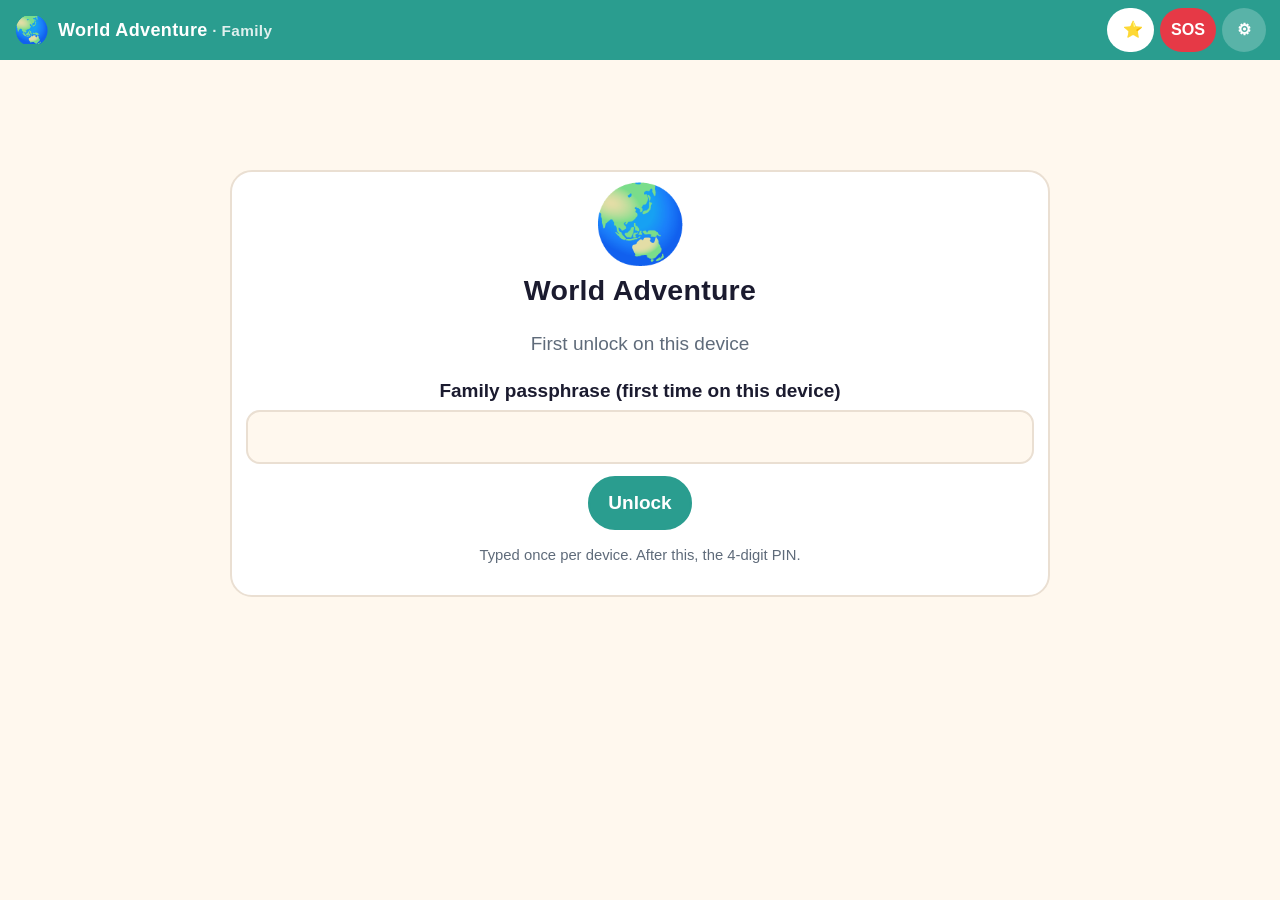
==== commit e9eaa08c: "The guest login is removed (v60) Andy, 28 Nov: "remove the guest login completely in v60. My friend " ====
--- a/index.html
+++ b/index.html
@@ -15,7 +15,7 @@
 <link rel="stylesheet" href="vendor/maplibre-gl.css">
 <link rel="stylesheet" href="styles.css">
 </head>
-<body data-version="v57" data-built="21 Nov 2026">
+<body data-version="v60" data-built="28 Nov 2026">
 
 <header class="top" id="top">
   <div class="brand"><span class="logo" aria-hidden="true">🌏</span><span class="stamp"><span class="stamp-name"><span class="w1">World </span>Adventure</span><span class="edition" id="top-edition">Family</span></span></div>
@@ -40,7 +40,6 @@
         <input id="pp" type="password" inputmode="text" autocapitalize="none" autocorrect="off" spellcheck="false" class="input" required>
         <button class="btn primary" type="submit">Unlock</button>
         <p class="tiny muted" id="pp-note">Typed once per device. After this, the 4-digit PIN.</p>
-        <p class="tiny guest-door"><button type="button" class="linkish" id="guest-open">Looking around as a guest?</button> <button type="button" class="linkish hidden" id="guest-pick">Have a guest file instead? Choose it</button><input type="file" id="guest-file" class="hidden" aria-hidden="true" tabindex="-1"></p>
       </form>
       <form id="form-setpin" class="hidden" autocomplete="off">
         <label class="label" for="pin1">Choose a 4-digit PIN for this device</label>
@@ -73,6 +72,7 @@
   <section id="screen-sos" class="screen hidden"></section>
   <section id="screen-protocols" class="screen hidden"></section>
   <section id="screen-vault" class="screen hidden"></section>
+  <section id="screen-tickets" class="screen hidden"></section>
   <section id="screen-settings" class="screen hidden"></section>
   <section id="screen-story" class="screen hidden"></section>
 </main>
@@ -106,6 +106,7 @@
 <script src="postcard.js"></script>
 <script src="book.js"></script>
 <script src="vaultdocs.js"></script>
+<script src="tickets.js"></script>
 <script src="app.js"></script>
 <script>
   /* The map and the globe, in order, except on a device in light mode (compat.js): it would fetch and compile a megabyte
--- a/styles.css
+++ b/styles.css
@@ -161,6 +161,7 @@
    morning-photo strip; the Book is a one-screen list of compact rows with a coloured icon */
 .tiles.quick { grid-template-columns: repeat(3, minmax(0, 1fr)); margin-top: 0; }
 .tiles.quick.two { grid-template-columns: repeat(2, minmax(0, 1fr)); }
+.tiles.quick.four { grid-template-columns: repeat(2, minmax(0, 1fr)); }   /* parent phones, 22 Nov 2026: Taxi, Call, I'm lost, Tickets */
 .tile.ht.sm { min-height: 0; flex-direction: row; align-items: center; gap: 8px; padding: 10px 12px; }
 .tile.ht.sm .ico { font-size: 1.5em; margin: 0; }
 .tile.ht.sm .tt { font-size: 0.95em; }
@@ -890,14 +891,6 @@
 html.no-gap .tile.ht.wide > *:not(:last-child) { margin-right: 0; margin-bottom: 3px; }
 html.no-gap .tile.ht.sm > *:not(:last-child) { margin-right: 8px; margin-bottom: 0; }
 
-/* ---- a guest copy (21 Nov 2026): the way in on the first-unlock screen, and the notes that say what a guest copy is */
-.guest-door { margin-top: 14px; }
-.linkish { background: none; border: 0; padding: 6px 2px; margin: 0; font: inherit; color: var(--link, #0B5FFF); text-decoration: underline; cursor: pointer; }
-.guest-note { border-left: 4px solid #e9a23b; }
-.guest-hint { margin: 10px 0 0; padding: 8px 10px; border-radius: 8px; background: rgba(233, 162, 59, 0.14); text-align: left; }
-html[data-guest="1"] #top-edition { color: #e9a23b; }
-#guest-msg { margin-top: 8px; }
-#guest-msg .btn { margin: 8px 0 4px; }
 
 /* ---- the Book's one way of writing things down (21 Nov 2026): see app.js, "the Book's one way"
    names teal · addresses violet · dates and times amber · codes a small chip · notes grey and smaller.
@@ -1018,3 +1011,32 @@
 details.donebox { margin-top: 18px; }
 details.donebox .h3 { margin-top: 12px; }
 
+
+/* ------------------------------------------------------------------ Tickets (22 Nov 2026): parents' phones, behind the Vault PIN */
+.card.tix { padding-top: 12px; }
+.card.tix.past { opacity: 0.6; }
+.tix-head { display: flex; gap: 12px; align-items: flex-start; }
+.tix-ico { font-size: 2em; line-height: 1.1; flex: 0 0 auto; }
+.tix-tt { min-width: 0; }
+.tix-title { font-size: 1.1em; font-weight: 900; color: var(--accent); overflow-wrap: anywhere; }
+.tix-codes { display: grid; grid-template-columns: minmax(0, 1fr) minmax(0, 1fr); gap: 8px; margin: 12px 0 4px; }
+.tix-codes.one { grid-template-columns: minmax(0, 1fr); }
+.tix-code { display: grid; grid-template-columns: auto minmax(0, 1fr); column-gap: 10px; align-items: center; text-align: left; min-height: 60px; padding: 8px 12px; border: 0; border-radius: 16px; background: var(--city); color: #fff; font-size: 1em; cursor: pointer; }
+.tix-code:active { transform: scale(0.97); }
+.tix-code .tc-ico { grid-row: 1 / span 2; font-size: 1.7em; line-height: 1; }
+.tix-code .tc-who { font-weight: 900; overflow-wrap: anywhere; }
+.tix-code .tc-sub { grid-column: 2; font-size: 0.78em; font-weight: 600; opacity: 0.9; }
+.tix-none { margin: 10px 0 2px; padding: 8px 12px; border-radius: 12px; background: var(--pale); color: var(--muted); font-size: 0.85em; font-weight: 700; }
+.tix-lines li { padding: 6px 0; }
+.tix-view { clear: both; }
+.tix-vh { padding-right: 88px; min-height: 48px; }
+.tix-who { margin: 10px 0 8px; font-size: 1.35em; text-align: center; }
+.tix-who span { display: block; font-size: 0.7em; font-weight: 700; color: var(--muted); }
+.tix-panel { background: #fff; border-radius: 18px; padding: 14px; text-align: center; border: 2px solid var(--border); }
+.tix-panel img { display: block; margin: 0 auto; width: 100%; max-width: 62vh; height: auto; image-rendering: crisp-edges; image-rendering: pixelated; }
+.tix-panel.whole { padding: 4px; overflow: auto; }
+.tix-panel.whole img { max-width: none; image-rendering: auto; }
+.tix-nav { display: flex; align-items: center; justify-content: space-between; gap: 10px; margin-top: 12px; }
+.tix-nav .btn { min-width: 84px; }
+.tix-count { font-weight: 900; font-size: 1.1em; }
+.tix-view .centre { text-align: center; }
